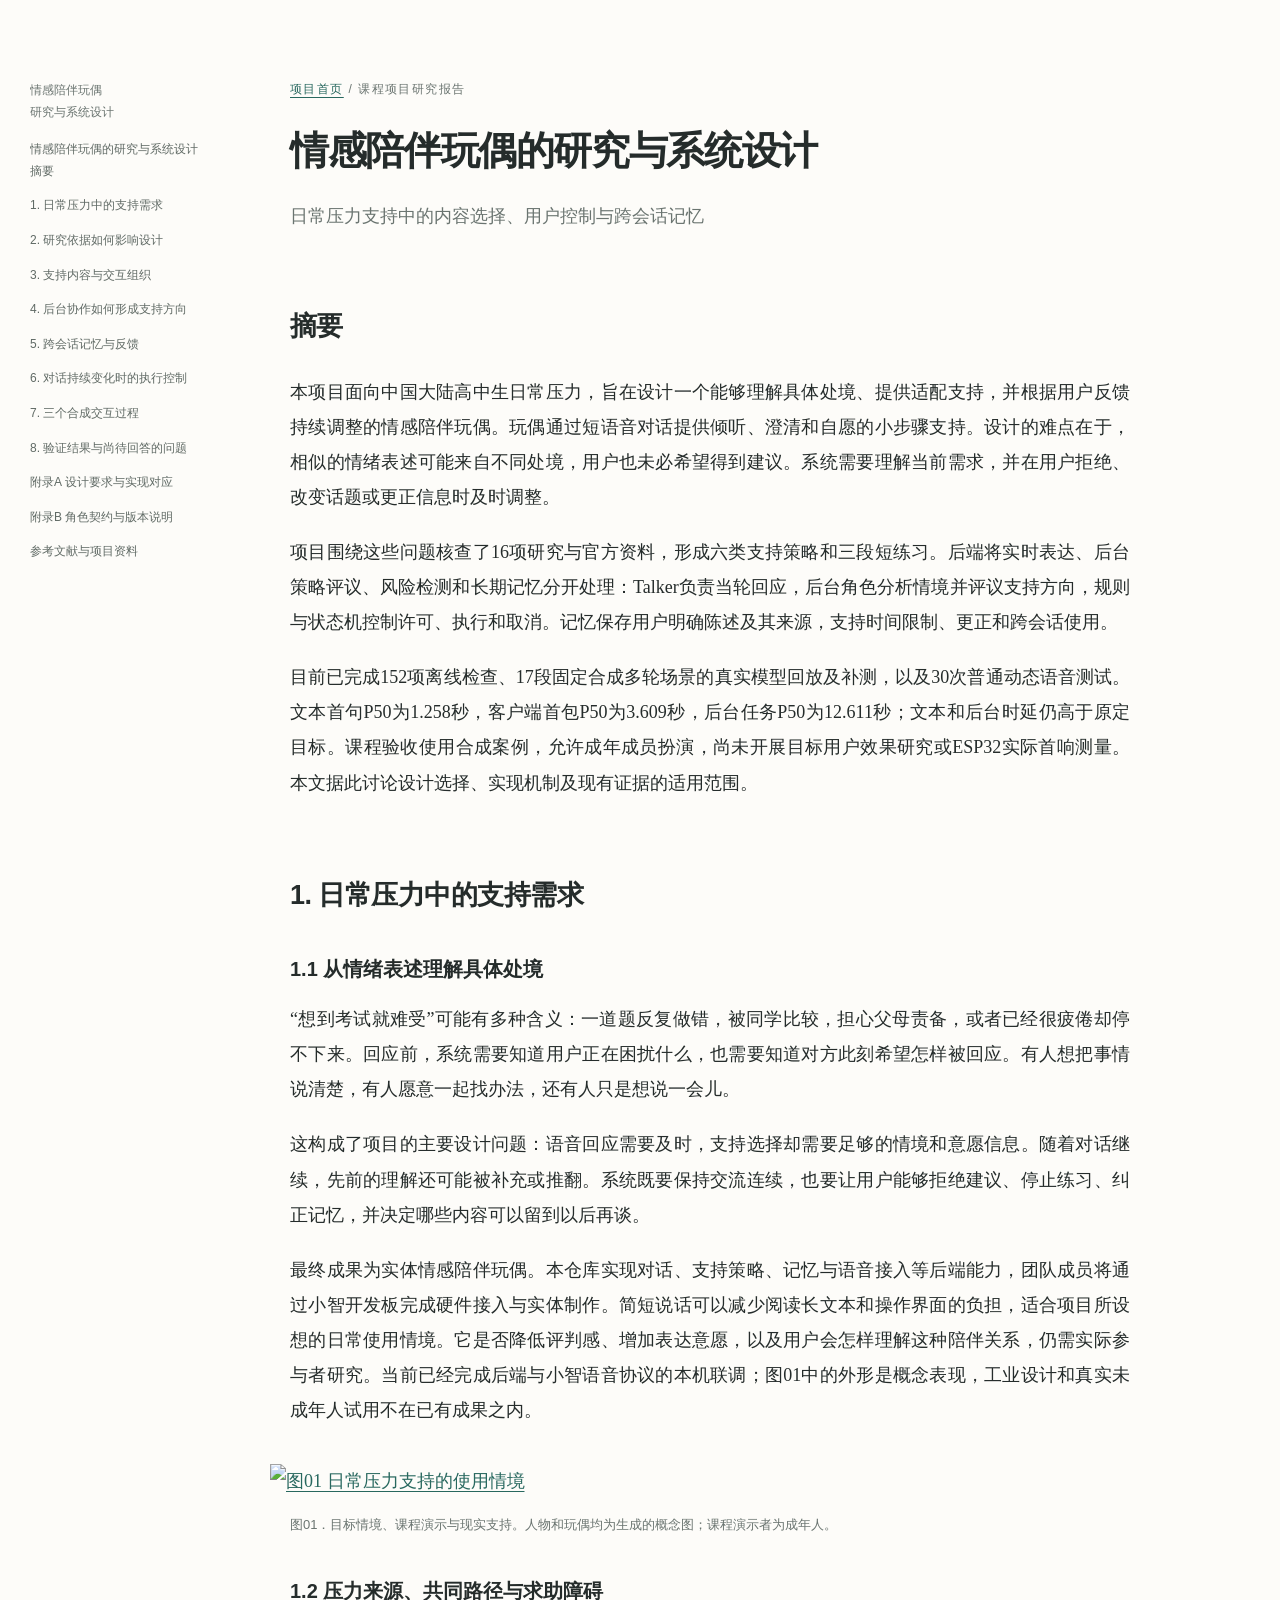
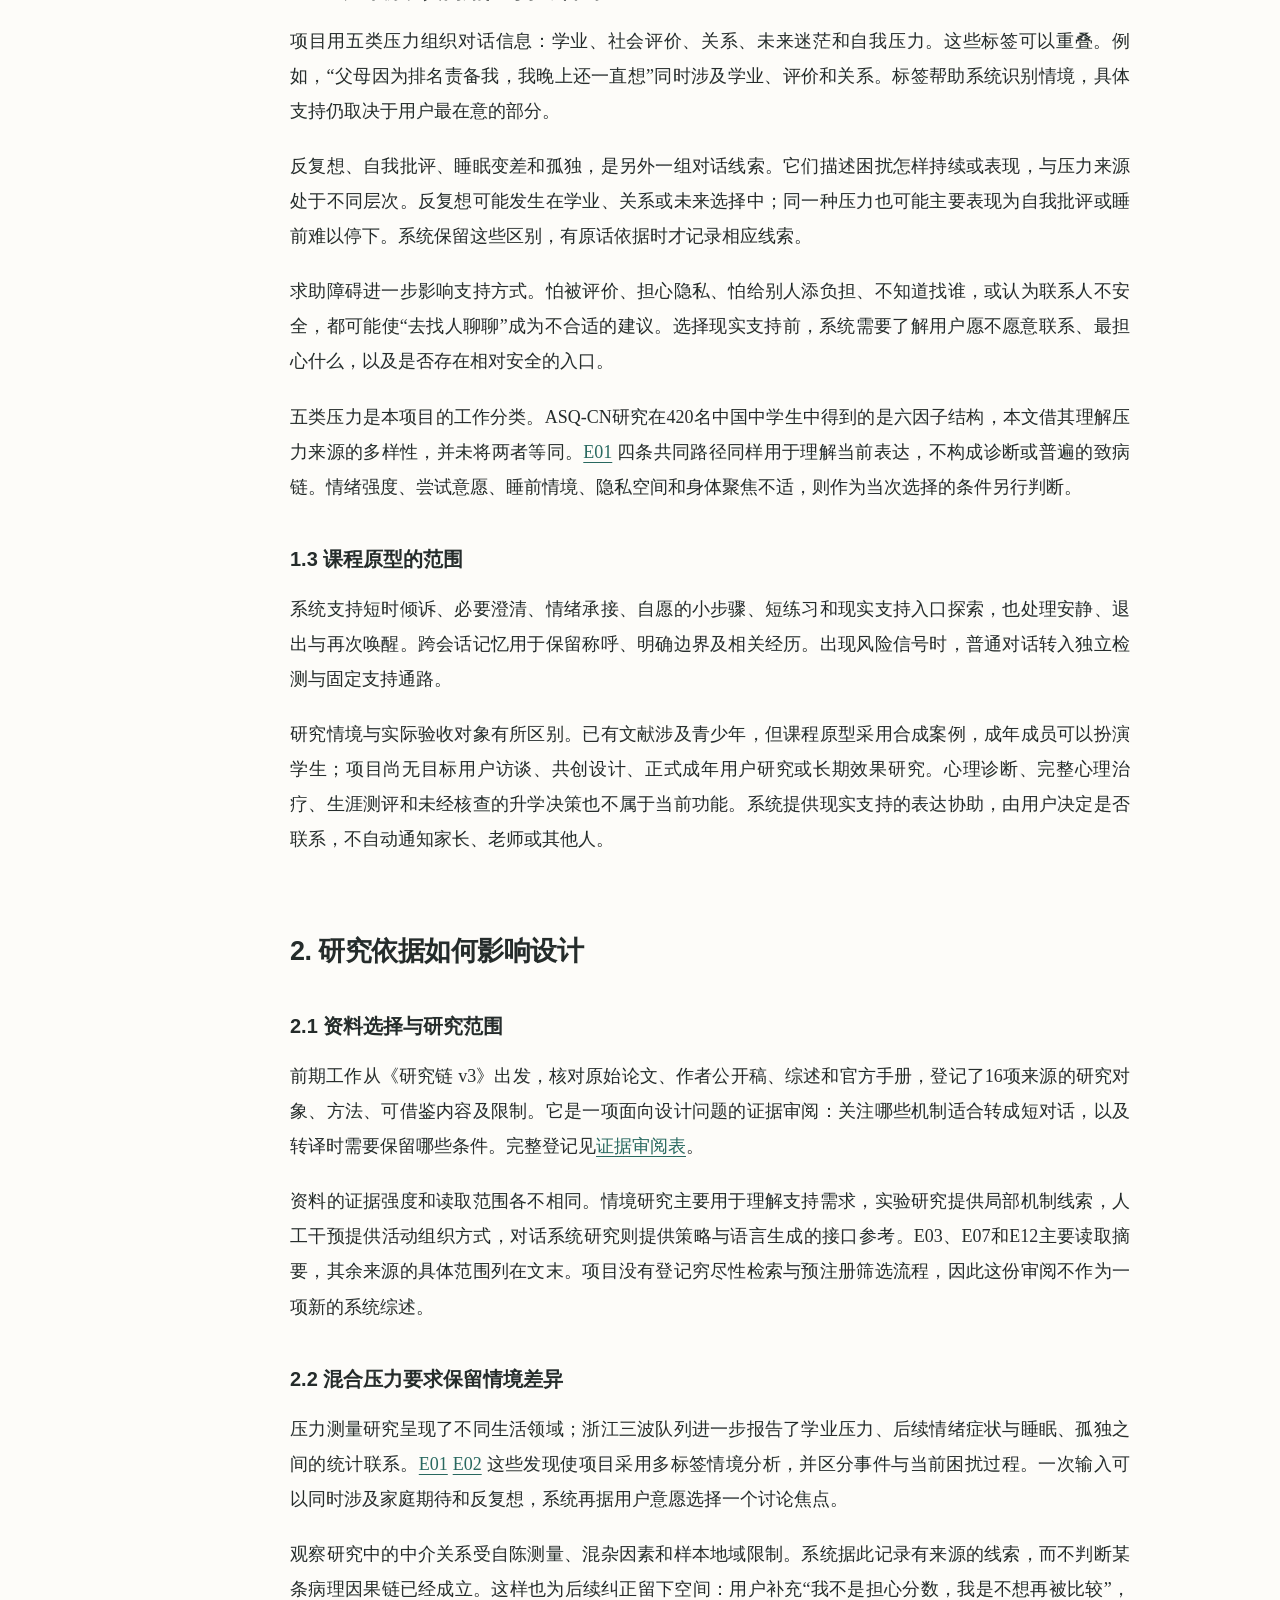
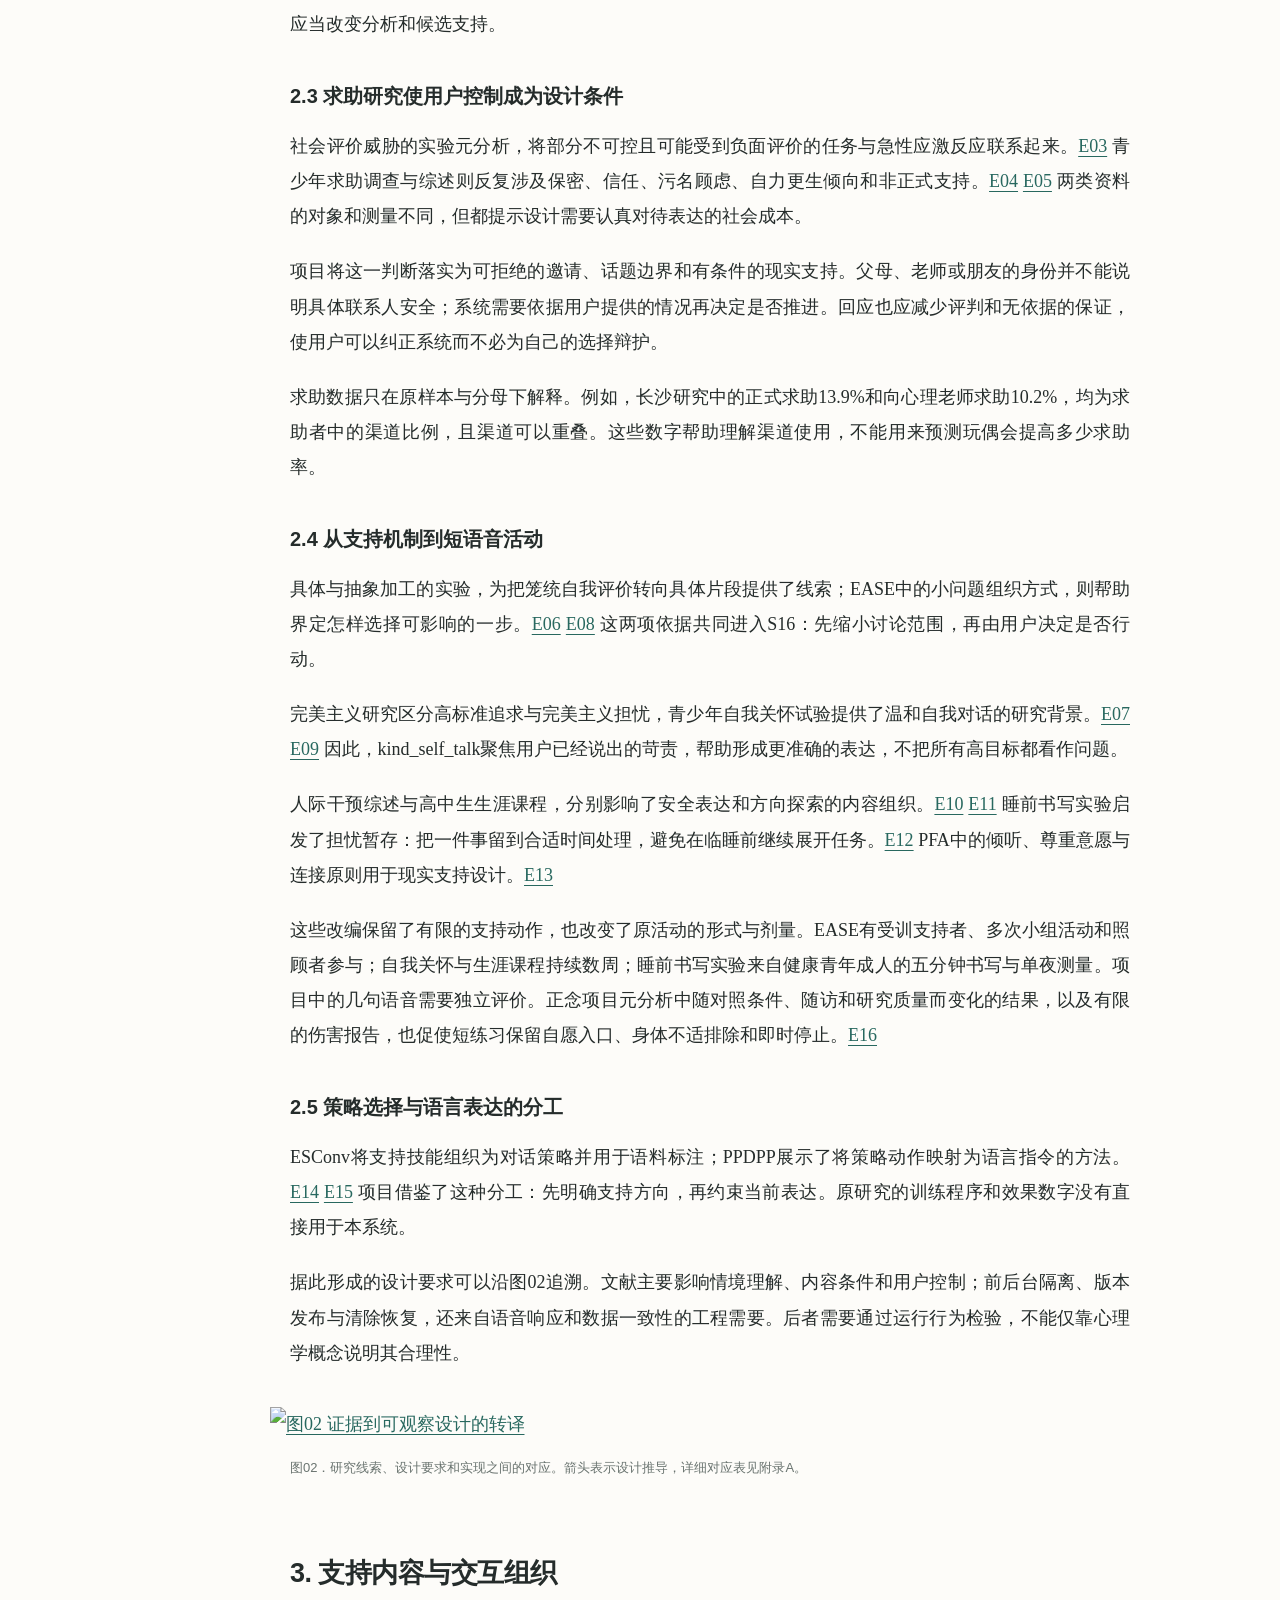
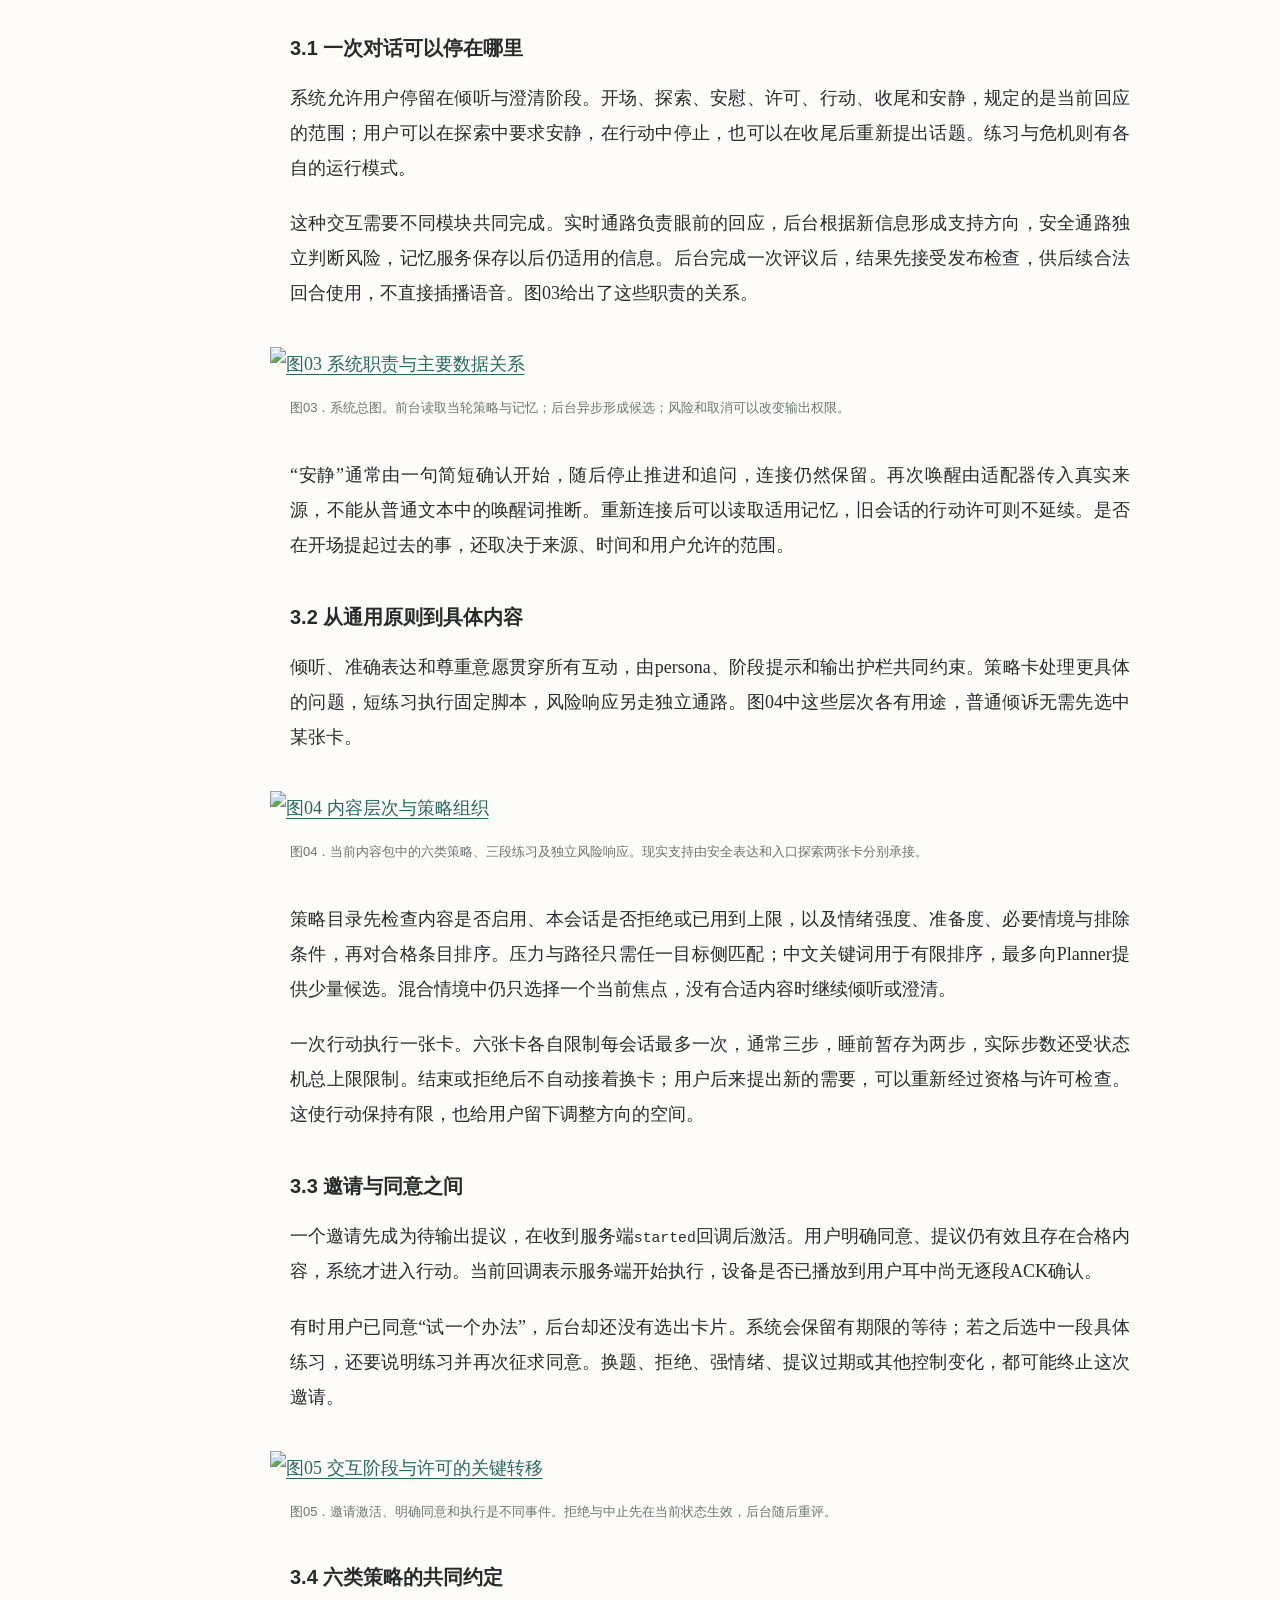
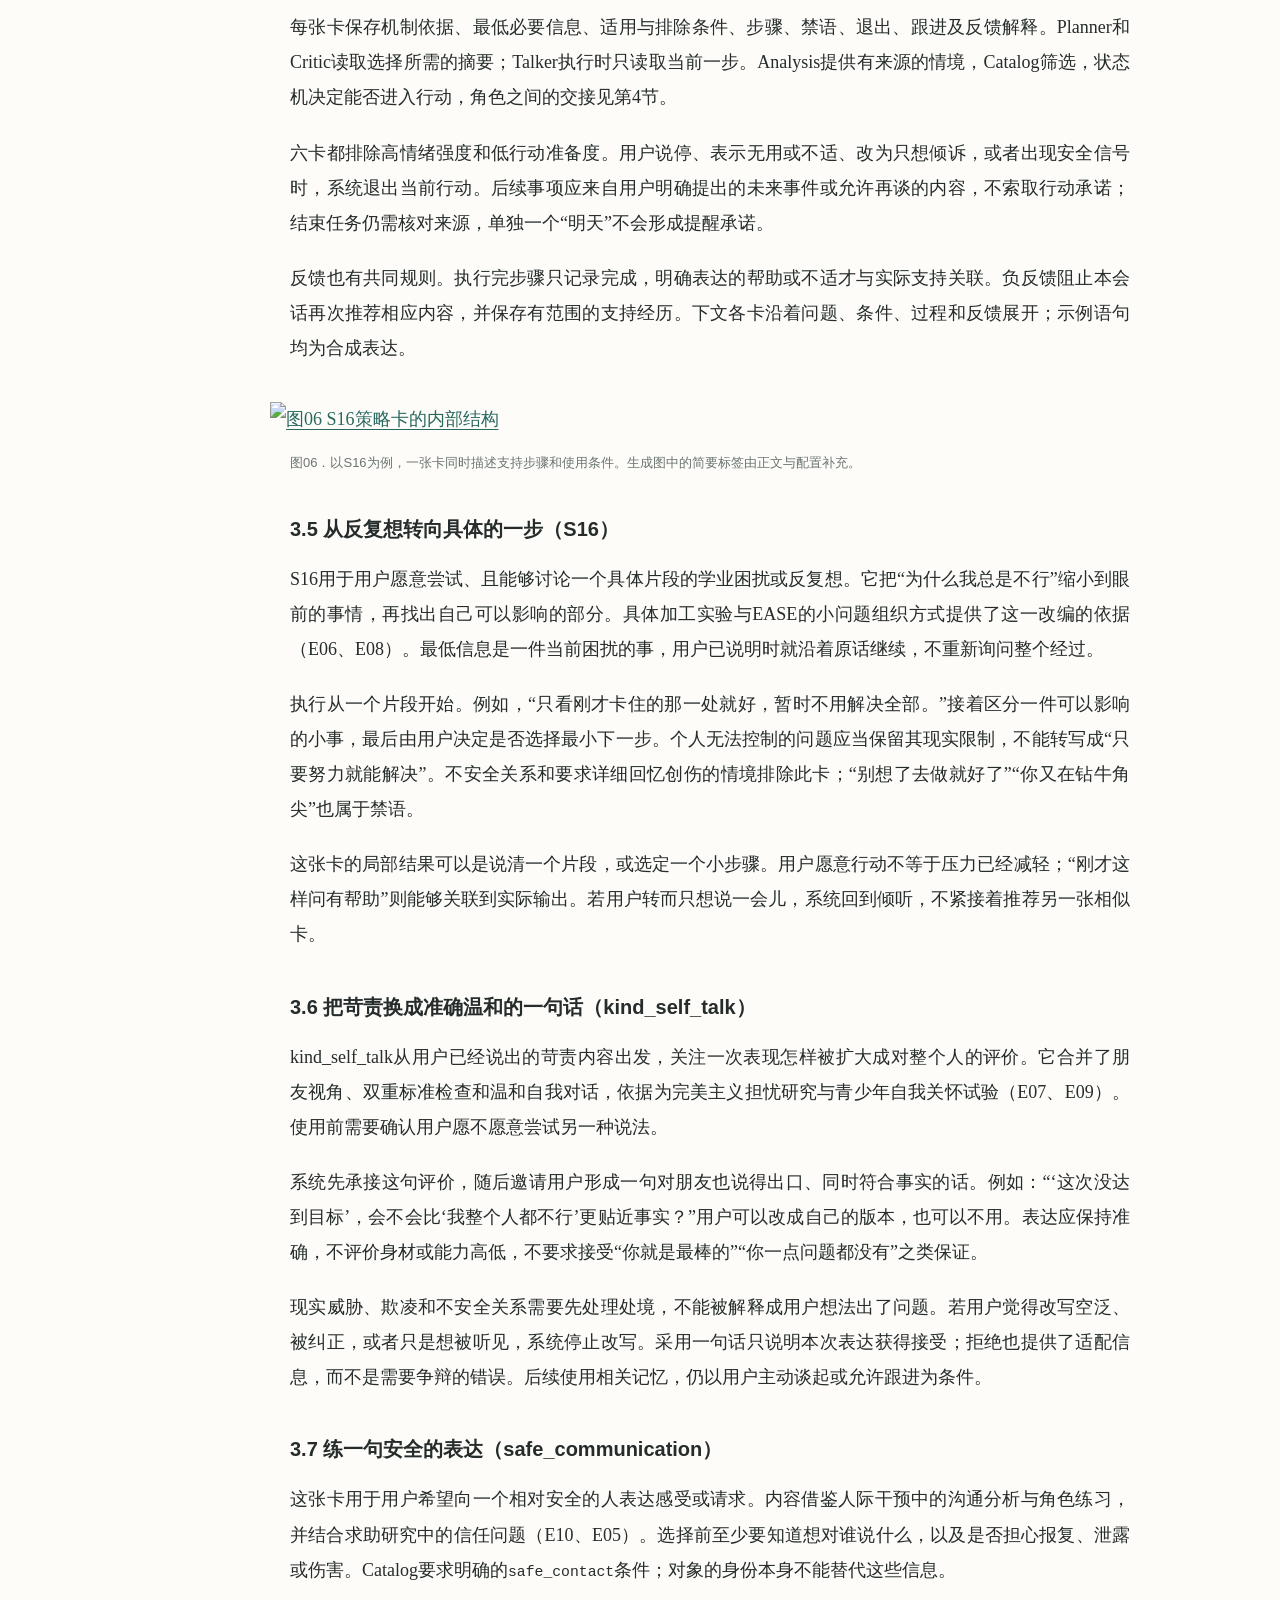
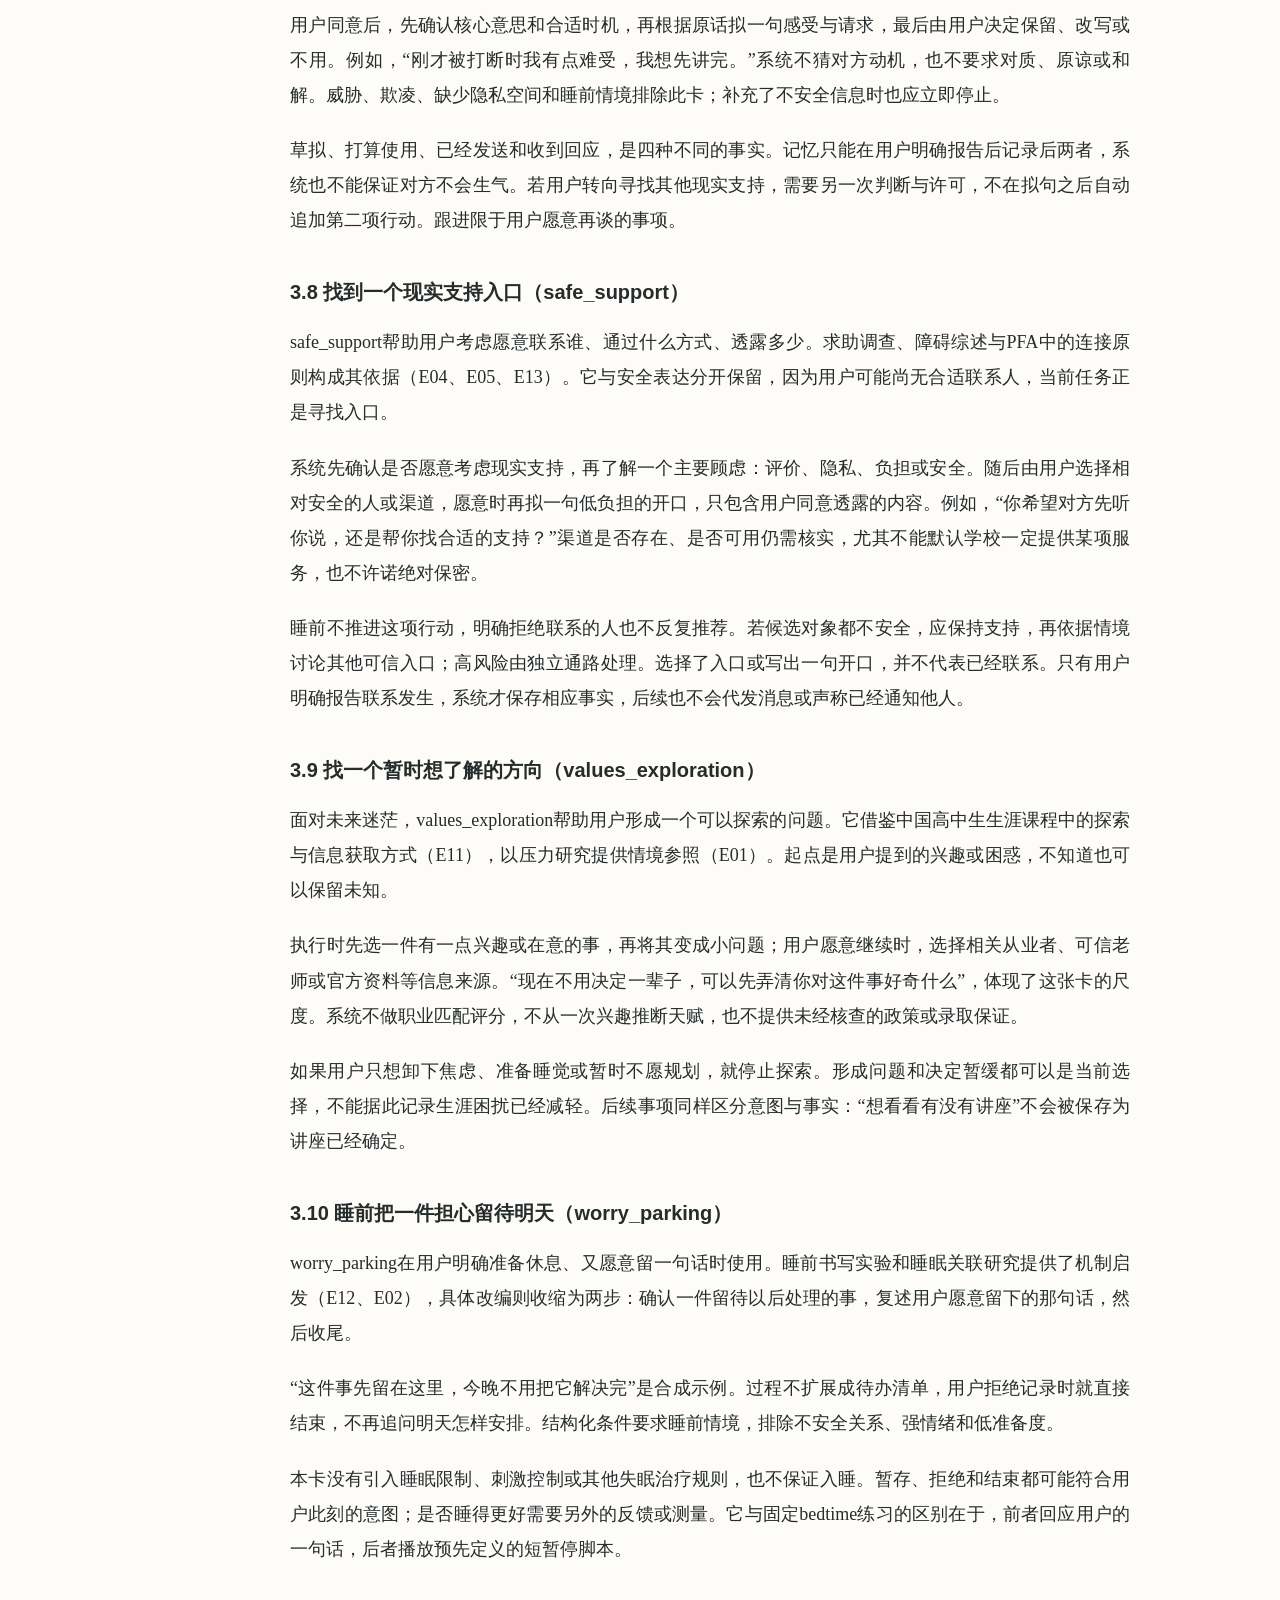
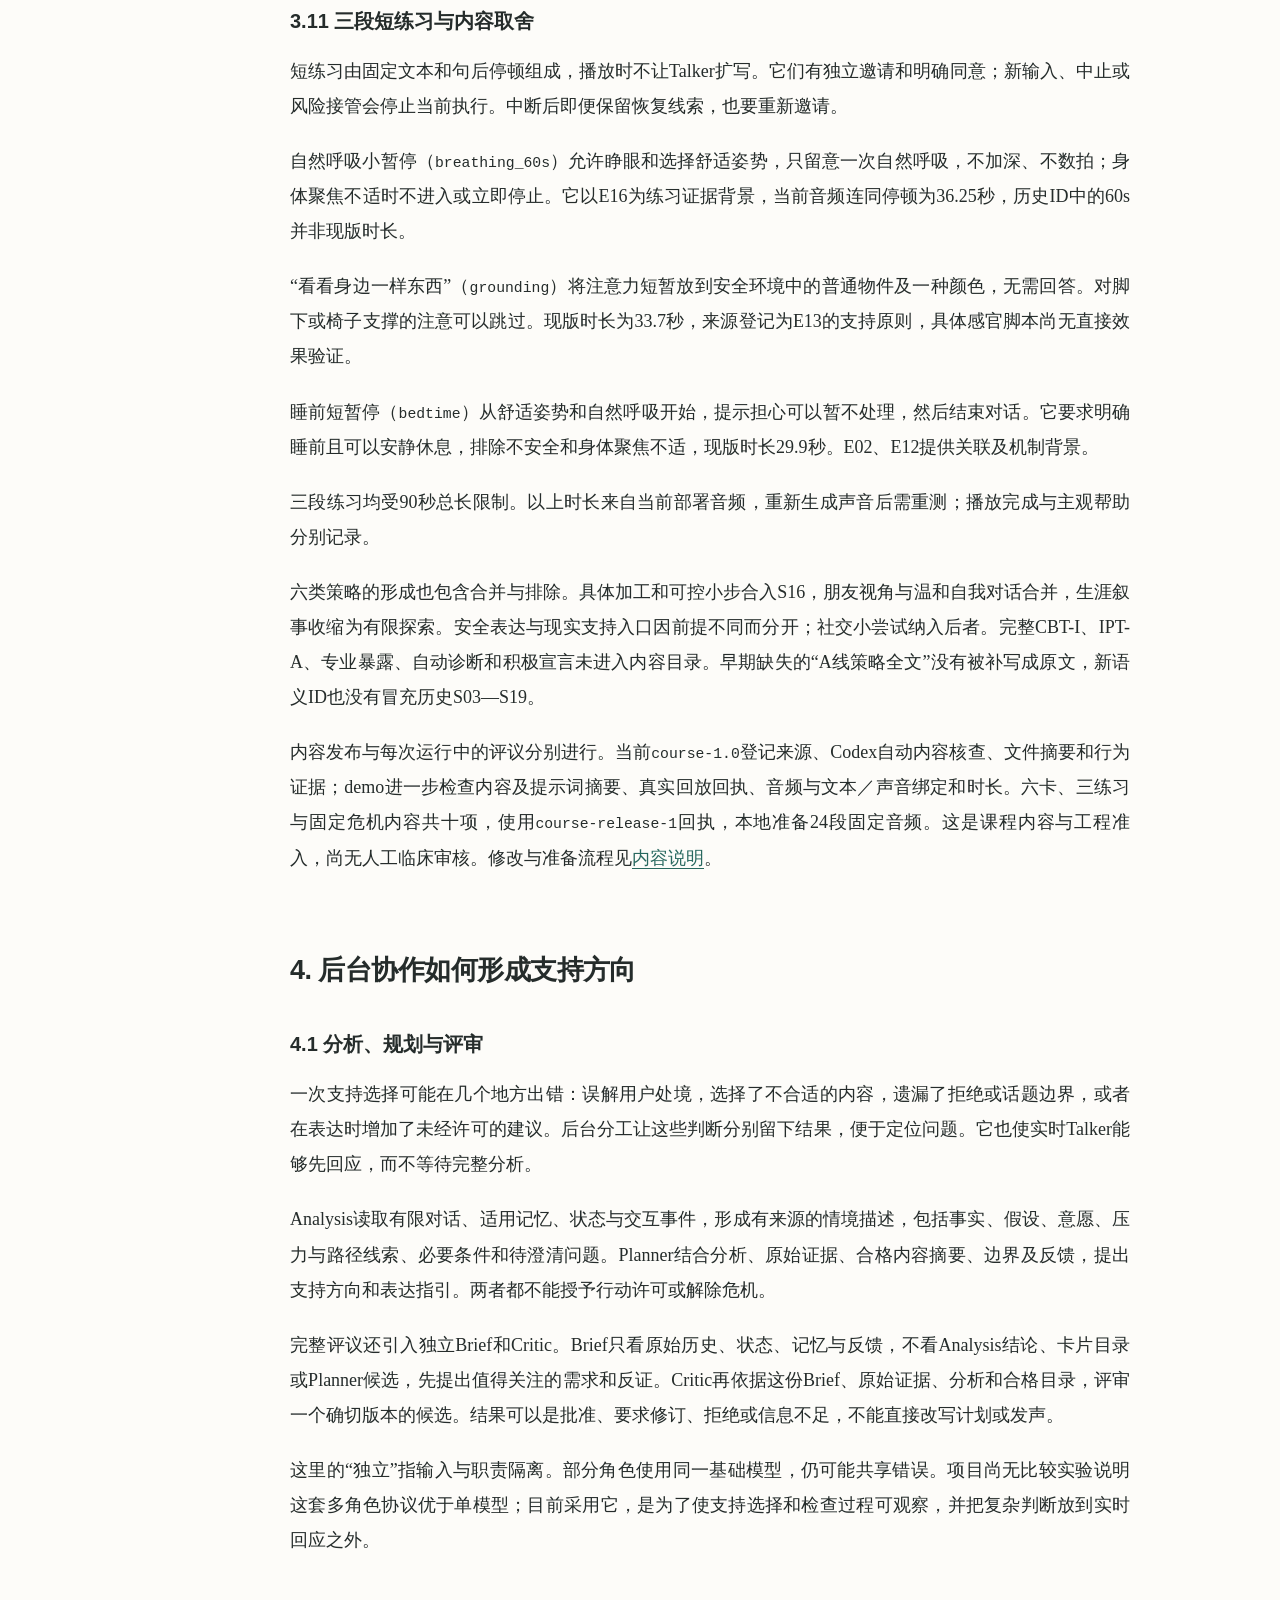
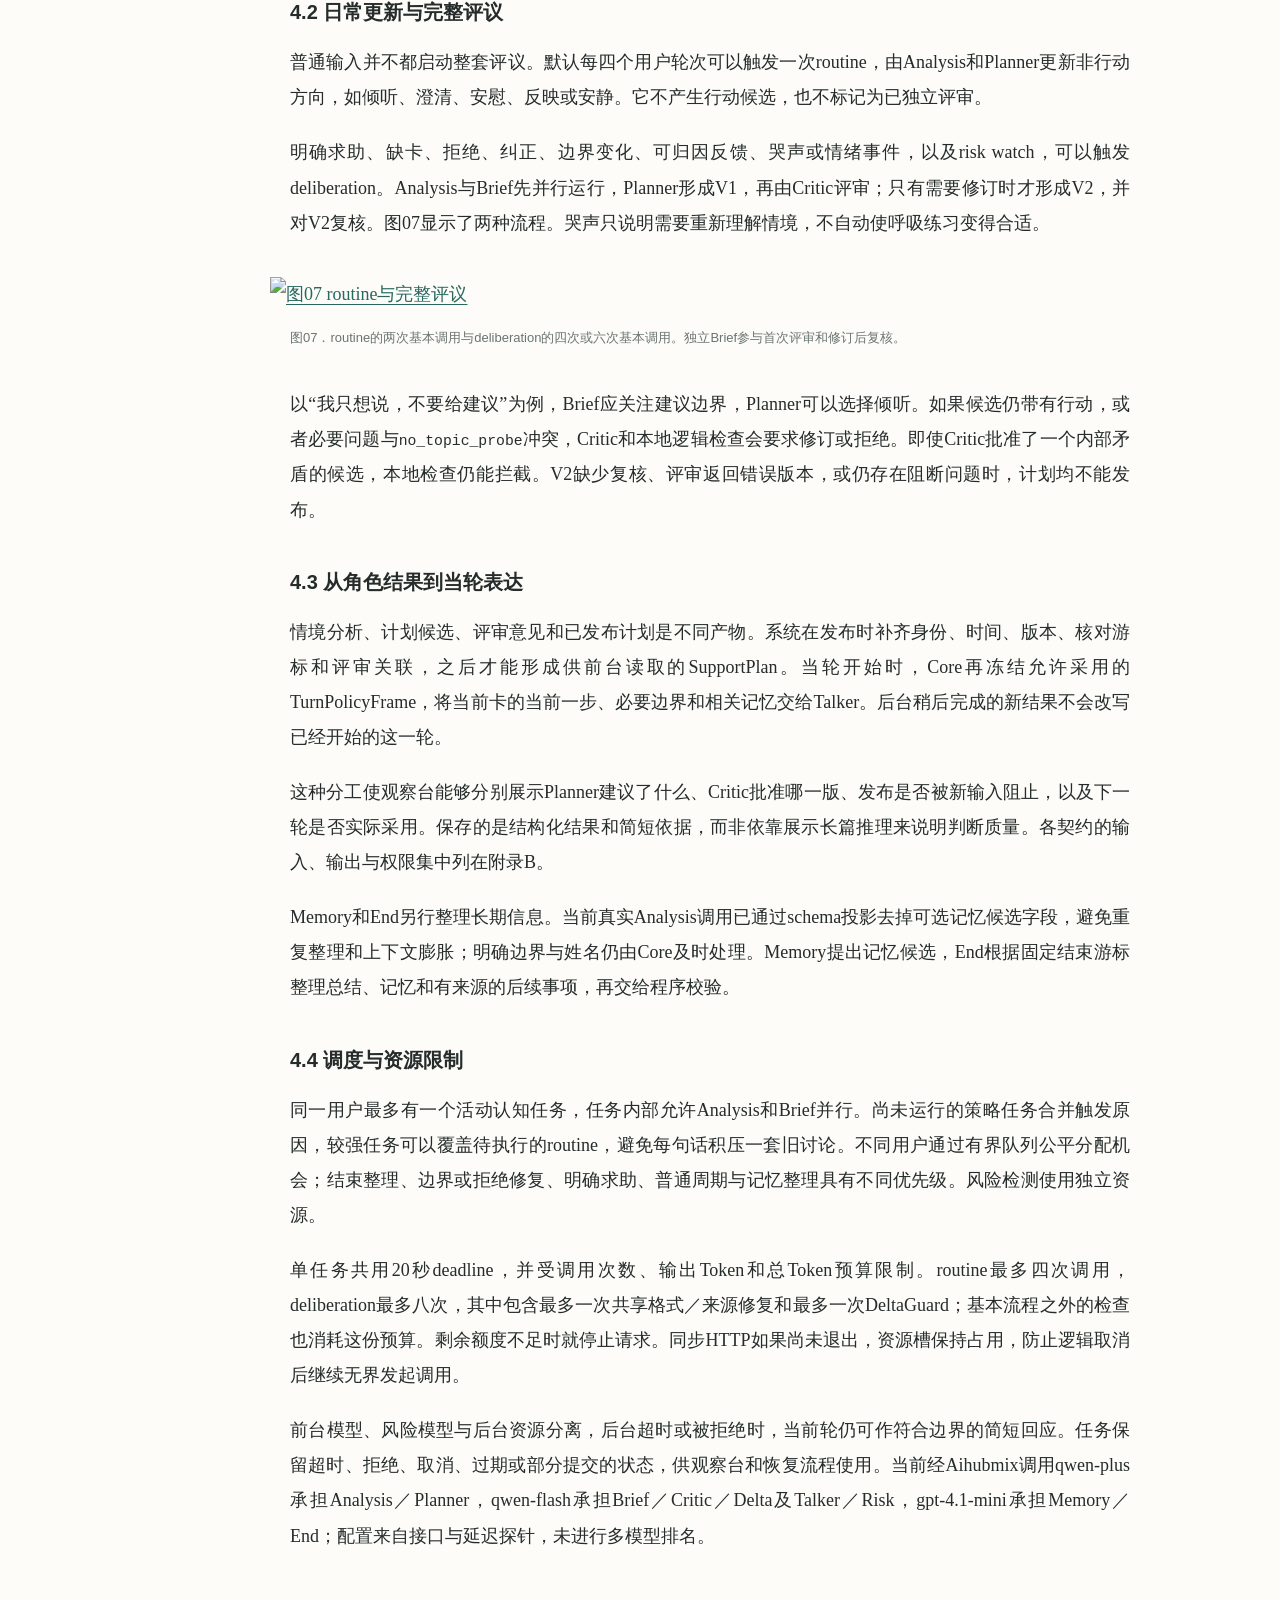
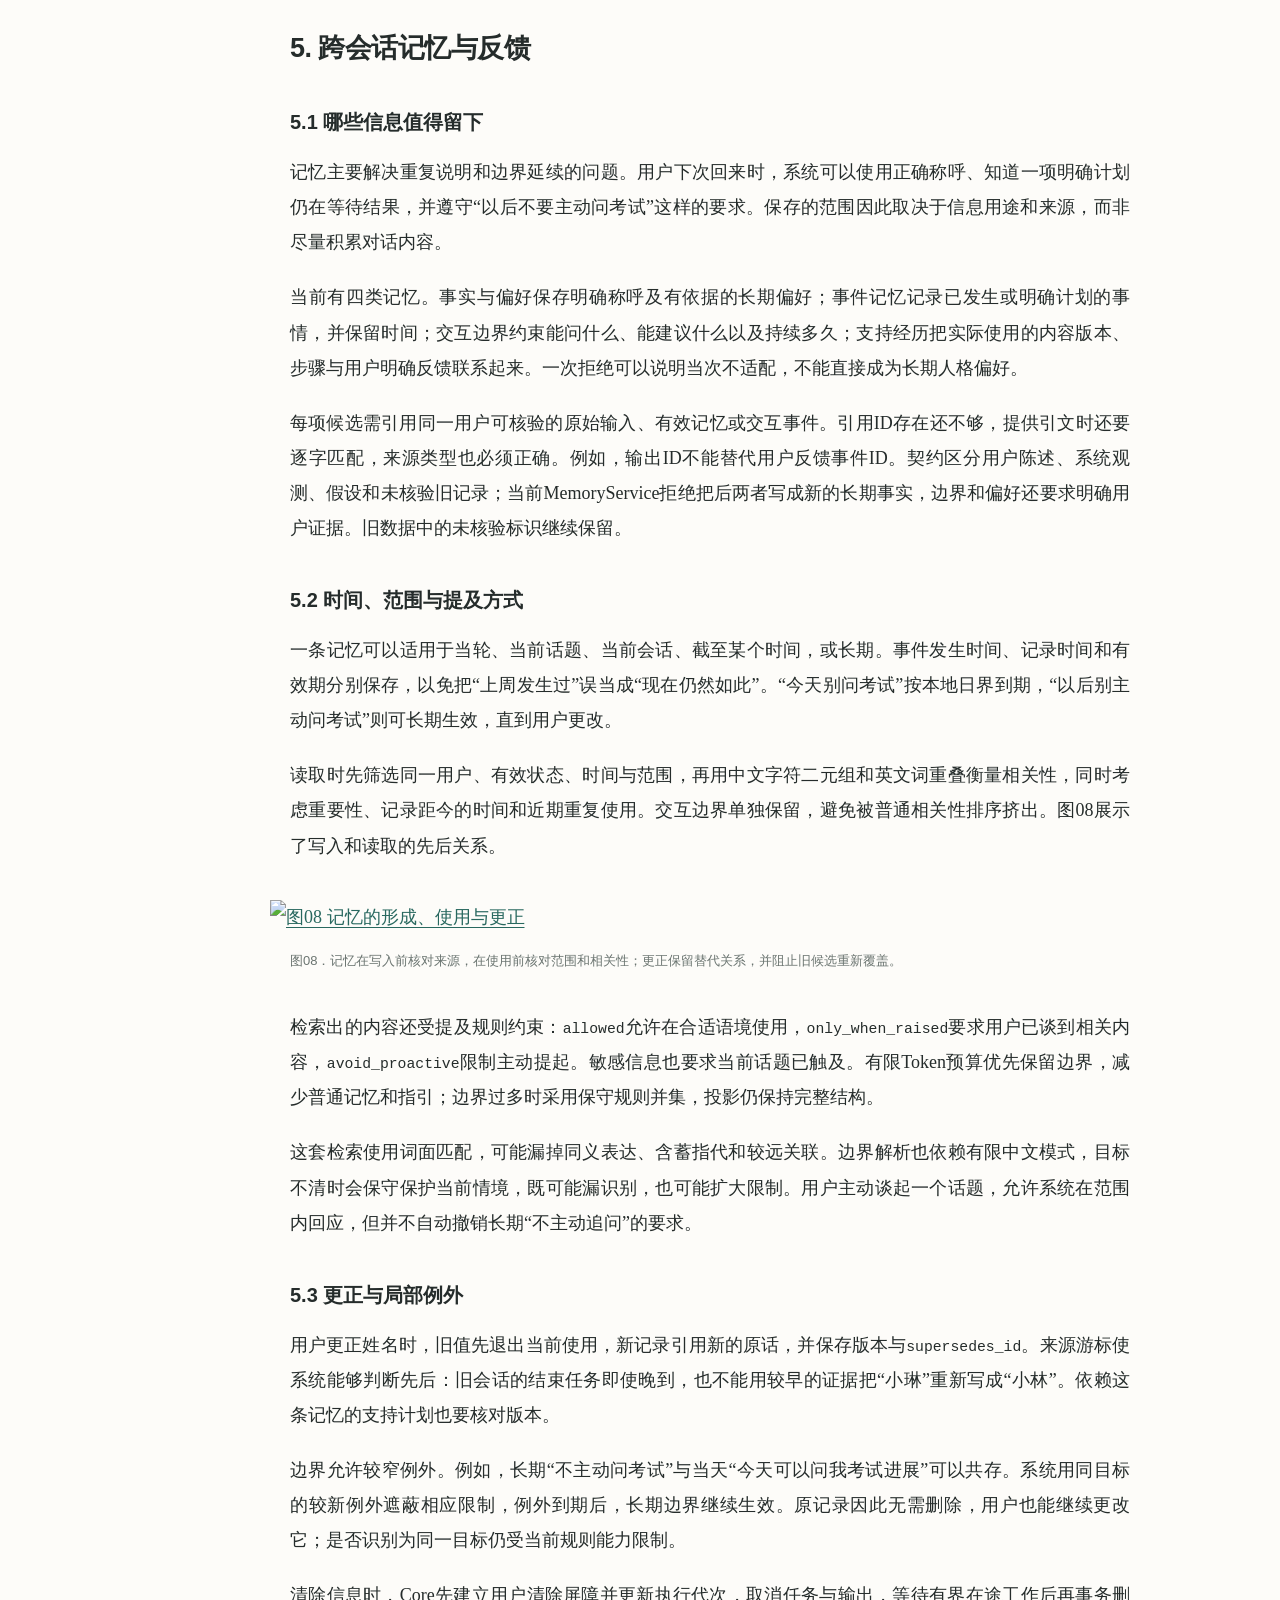
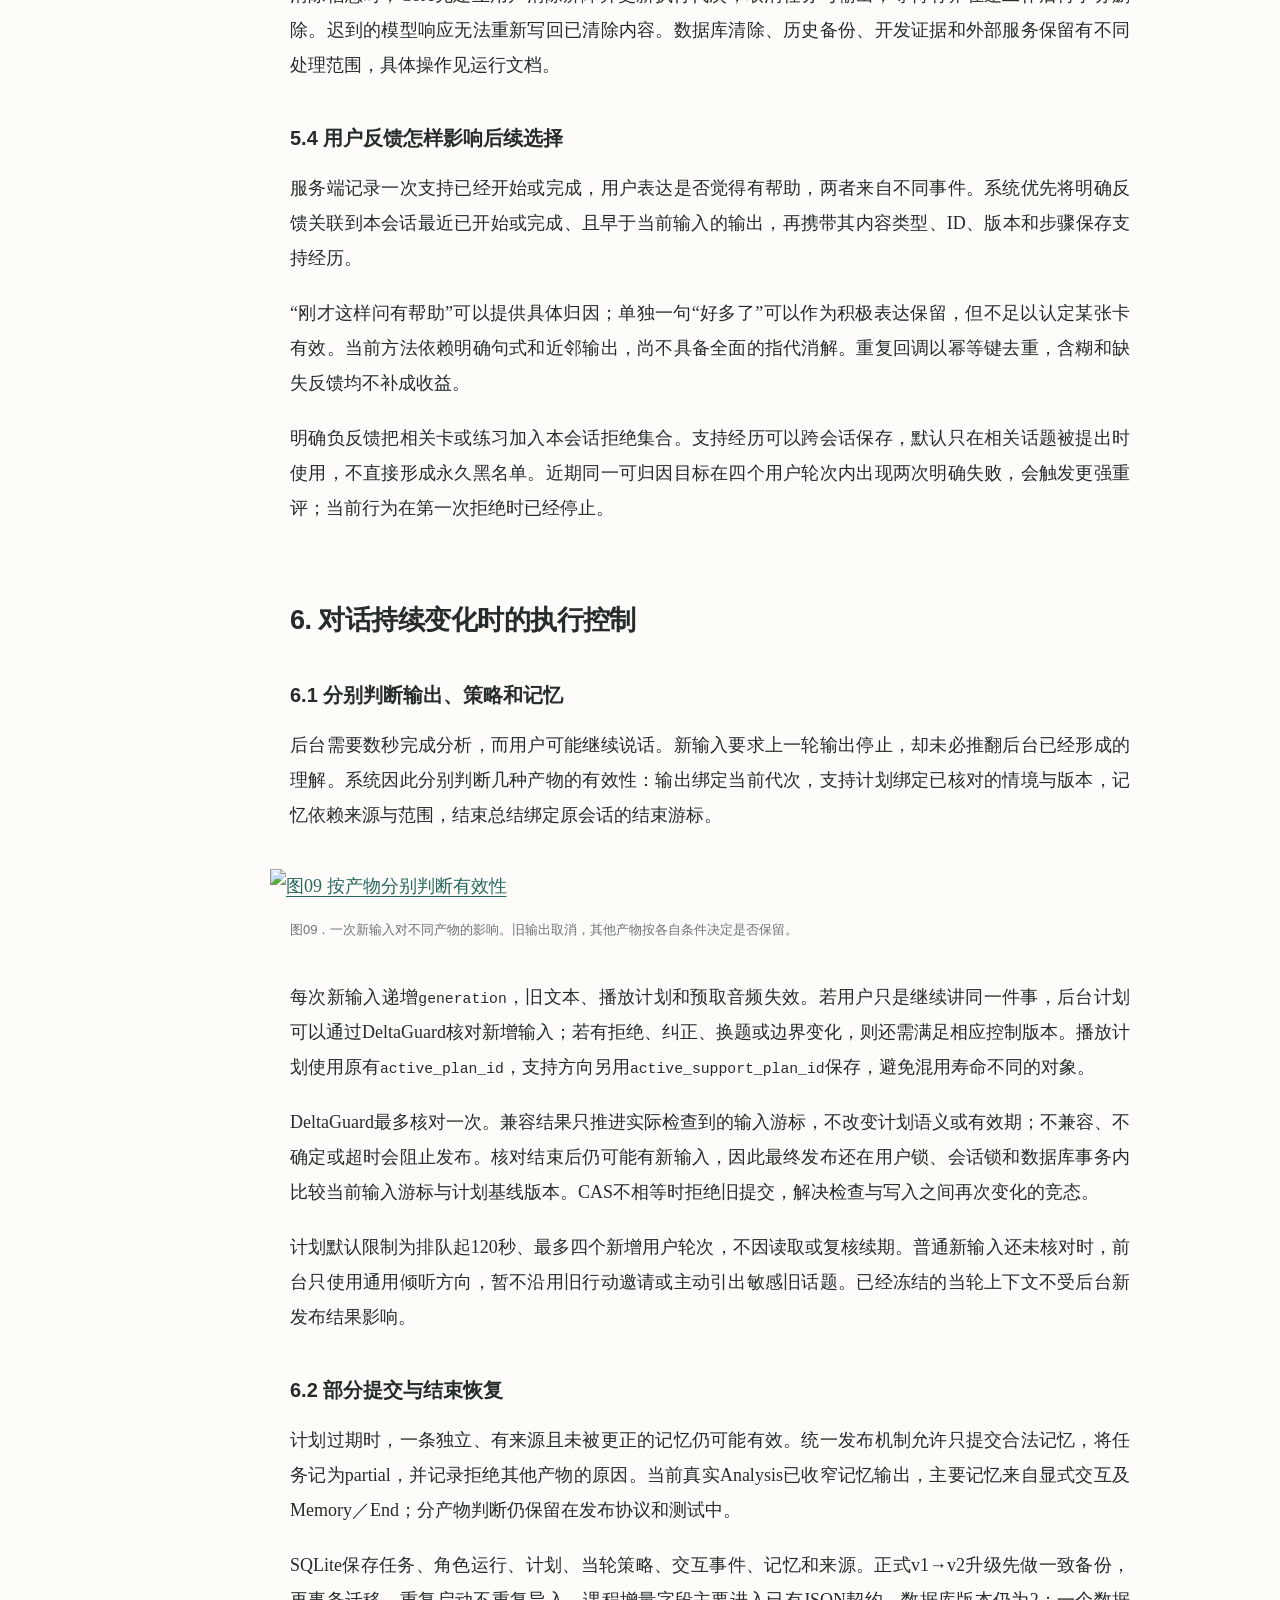
==== docs/research-design/index.html @ 9c0c21eb "Fix Pages links after repository rename" ====
<!doctype html><html lang="zh-CN"><head><meta charset="utf-8"><meta name="viewport" content="width=device-width, initial-scale=1"><title>情感陪伴玩偶的研究与系统设计</title><style>:root {
  color-scheme: light;
  --ink: #252c2b;
  --muted: #6a7470;
  --accent: #28685f;
  --rule: #dce0da;
  --sans: "Microsoft YaHei", "Noto Sans CJK SC", sans-serif;
}
* { box-sizing: border-box; }
html { scroll-behavior: smooth; scroll-padding-top: 32px; }
body { margin: 0; background: #fdfcf9; color: var(--ink); }
main {
  width: min(840px, calc(100% - 56px));
  margin: 0 auto;
  padding: 80px 0 100px;
  font: 18px/1.95 "Noto Serif CJK SC", "Source Han Serif SC", "Songti SC", SimSun, serif;
}
.report-header { margin: 0 0 56px; }
.kicker { color: var(--muted); font: 12px/1.6 var(--sans); letter-spacing: .12em; margin-bottom: 24px; }
h1 { font: 700 39px/1.45 var(--sans); letter-spacing: -.035em; margin: 0 0 20px; }
.subtitle { font: 18px/1.8 var(--sans); color: var(--muted); margin: 0; }
h2 { font: 600 27px/1.5 var(--sans); margin: 74px 0 28px; letter-spacing: -.02em; }
h3 { font: 600 20px/1.65 var(--sans); margin: 38px 0 16px; }
p { margin: 0 0 20px; text-align: justify; overflow-wrap: break-word; }
a { color: var(--accent); text-decoration-thickness: 1px; text-underline-offset: 4px; }
code { font: .82em Consolas, monospace; overflow-wrap: anywhere; }
figure { margin: 36px -40px 38px; }
figure img { display: block; width: 100%; height: auto; }
figcaption { font: 13px/1.8 var(--sans); color: var(--muted); margin: 14px 40px 0; }
.table-scroll { margin: 26px 0 32px; overflow-x: auto; }
table { width: 100%; border-collapse: collapse; font: 13px/1.8 var(--sans); }
th, td { padding: 12px 10px; text-align: left; vertical-align: top; border-bottom: 1px solid var(--rule); }
th { border-top: 1px solid #6a7470; border-bottom-color: #a2aca5; font-weight: 600; }
td:first-child { font-weight: 500; }
blockquote { border-left: 2px solid var(--rule); margin: 24px 0; padding-left: 24px; }
.side-toc { position: fixed; left: 30px; top: 80px; bottom: 32px; width: 205px; overflow-y: auto; font: 12px/1.8 var(--sans); }
.side-toc p { text-align: left; color: var(--muted); margin-bottom: 16px; }
.toc ul { list-style: none; padding: 0; margin: 0; }
.toc li { margin: 0 0 13px; }
.toc a { color: #606a65; text-decoration: none; }
.toc a:hover, .toc a:focus-visible { color: var(--accent); text-decoration: underline; }
.mobile-toc { display: none; }
.edition { border-top: 1px solid var(--rule); margin-top: 52px; padding-top: 18px; font: 12px/1.8 var(--sans); color: var(--muted); }
@media (min-width: 1280px) and (max-width: 1500px) {
  main { margin-left: 290px; }
  figure { margin-left: -20px; margin-right: -20px; }
  figcaption { margin-left: 20px; margin-right: 20px; }
}
@media (max-width: 1279px) {
  .side-toc { display: none; }
  .mobile-toc { display: block; border-bottom: 1px solid var(--rule); padding: 14px 28px; font: 13px/1.7 var(--sans); }
  .mobile-toc summary { cursor: pointer; color: var(--muted); }
  .mobile-toc .toc { padding: 18px 0 4px; columns: 2; }
  main { padding-top: 48px; }
  figure { margin-left: 0; margin-right: 0; }
  figcaption { margin-left: 0; margin-right: 0; }
}
@media (max-width: 600px) {
  main { width: calc(100% - 40px); font-size: 17px; line-height: 1.9; padding-top: 36px; }
  h1 { font-size: 30px; }
  h2 { font-size: 24px; margin-top: 54px; }
  h3 { font-size: 19px; margin-top: 30px; }
  .report-header { margin-bottom: 40px; }
  .subtitle { font-size: 16px; }
  .mobile-toc { padding: 12px 20px; }
  .mobile-toc .toc { columns: 1; }
  .table-scroll table { min-width: 640px; }
  figure { margin: 28px -10px; }
  figcaption { margin-left: 10px; margin-right: 10px; }
}
@media print {
  @page { size: A4; margin: 18mm 16mm; }
  body { background: white; }
  .side-toc, .mobile-toc, .edition { display: none; }
  main { width: auto; max-width: none; margin: 0; padding: 0; font-size: 10pt; line-height: 1.75; }
  .report-header { margin-bottom: 24pt; }
  h1 { font-size: 23pt; }
  h2 { font-size: 16pt; margin-top: 24pt; break-after: avoid; }
  h3 { font-size: 12pt; break-after: avoid; }
  p { orphans: 3; widows: 3; margin-bottom: 10pt; }
  figure { margin: 16pt 0; break-inside: avoid; }
  figure img { max-height: 220mm; object-fit: contain; }
  figcaption { font-size: 8pt; margin: 7pt 0 0; }
  .table-scroll { overflow: visible; }
  .table-scroll table { min-width: 0; font-size: 8pt; }
  tr { break-inside: avoid; }
  thead { display: table-header-group; }
  a { color: inherit; text-decoration: none; }
}
</style></head><body><nav class="side-toc" aria-label="章节目录"><p>情感陪伴玩偶<br>研究与系统设计</p><div class="toc">
<ul>
<li><a href="#_1">情感陪伴玩偶的研究与系统设计</a><ul>
<li><a href="#_2">摘要</a></li>
<li><a href="#1">1. 日常压力中的支持需求</a></li>
<li><a href="#2">2. 研究依据如何影响设计</a></li>
<li><a href="#3">3. 支持内容与交互组织</a></li>
<li><a href="#4">4. 后台协作如何形成支持方向</a></li>
<li><a href="#5">5. 跨会话记忆与反馈</a></li>
<li><a href="#6">6. 对话持续变化时的执行控制</a></li>
<li><a href="#7">7. 三个合成交互过程</a></li>
<li><a href="#8">8. 验证结果与尚待回答的问题</a></li>
<li><a href="#a">附录A 设计要求与实现对应</a></li>
<li><a href="#b">附录B 角色契约与版本说明</a></li>
<li><a href="#_5">参考文献与项目资料</a></li>
</ul>
</li>
</ul>
</div>
</nav><details class="mobile-toc"><summary>章节目录</summary><div class="toc">
<ul>
<li><a href="#_1">情感陪伴玩偶的研究与系统设计</a><ul>
<li><a href="#_2">摘要</a></li>
<li><a href="#1">1. 日常压力中的支持需求</a></li>
<li><a href="#2">2. 研究依据如何影响设计</a></li>
<li><a href="#3">3. 支持内容与交互组织</a></li>
<li><a href="#4">4. 后台协作如何形成支持方向</a></li>
<li><a href="#5">5. 跨会话记忆与反馈</a></li>
<li><a href="#6">6. 对话持续变化时的执行控制</a></li>
<li><a href="#7">7. 三个合成交互过程</a></li>
<li><a href="#8">8. 验证结果与尚待回答的问题</a></li>
<li><a href="#a">附录A 设计要求与实现对应</a></li>
<li><a href="#b">附录B 角色契约与版本说明</a></li>
<li><a href="#_5">参考文献与项目资料</a></li>
</ul>
</li>
</ul>
</div>
</details><main><article><header class="report-header"><p class="kicker"><a href="../">项目首页</a> / 课程项目研究报告</p><h1 id="_1">情感陪伴玩偶的研究与系统设计</h1><p class="subtitle">日常压力支持中的内容选择、用户控制与跨会话记忆</p></header>
<h2 id="_2">摘要</h2>
<p>本项目面向中国大陆高中生日常压力，旨在设计一个能够理解具体处境、提供适配支持，并根据用户反馈持续调整的情感陪伴玩偶。玩偶通过短语音对话提供倾听、澄清和自愿的小步骤支持。设计的难点在于，相似的情绪表述可能来自不同处境，用户也未必希望得到建议。系统需要理解当前需求，并在用户拒绝、改变话题或更正信息时及时调整。</p>
<p>项目围绕这些问题核查了16项研究与官方资料，形成六类支持策略和三段短练习。后端将实时表达、后台策略评议、风险检测和长期记忆分开处理：Talker负责当轮回应，后台角色分析情境并评议支持方向，规则与状态机控制许可、执行和取消。记忆保存用户明确陈述及其来源，支持时间限制、更正和跨会话使用。</p>
<p>目前已完成152项离线检查、17段固定合成多轮场景的真实模型回放及补测，以及30次普通动态语音测试。文本首句P50为1.258秒，客户端首包P50为3.609秒，后台任务P50为12.611秒；文本和后台时延仍高于原定目标。课程验收使用合成案例，允许成年成员扮演，尚未开展目标用户效果研究或ESP32实际首响测量。本文据此讨论设计选择、实现机制及现有证据的适用范围。</p>
<h2 id="1">1. 日常压力中的支持需求</h2>
<h3 id="11">1.1 从情绪表述理解具体处境</h3>
<p>“想到考试就难受”可能有多种含义：一道题反复做错，被同学比较，担心父母责备，或者已经很疲倦却停不下来。回应前，系统需要知道用户正在困扰什么，也需要知道对方此刻希望怎样被回应。有人想把事情说清楚，有人愿意一起找办法，还有人只是想说一会儿。</p>
<p>这构成了项目的主要设计问题：语音回应需要及时，支持选择却需要足够的情境和意愿信息。随着对话继续，先前的理解还可能被补充或推翻。系统既要保持交流连续，也要让用户能够拒绝建议、停止练习、纠正记忆，并决定哪些内容可以留到以后再谈。</p>
<p>最终成果为实体情感陪伴玩偶。本仓库实现对话、支持策略、记忆与语音接入等后端能力，团队成员将通过小智开发板完成硬件接入与实体制作。简短说话可以减少阅读长文本和操作界面的负担，适合项目所设想的日常使用情境。它是否降低评判感、增加表达意愿，以及用户会怎样理解这种陪伴关系，仍需实际参与者研究。当前已经完成后端与小智语音协议的本机联调；图01中的外形是概念表现，工业设计和真实未成年人试用不在已有成果之内。</p>
<figure><a href="assets/fig01-context.png" title="点击查看原图"><img alt="图01 日常压力支持的使用情境" src="assets/fig01-context.png" /></a><figcaption>图01．目标情境、课程演示与现实支持。人物和玩偶均为生成的概念图；课程演示者为成年人。</figcaption></figure>
<h3 id="12">1.2 压力来源、共同路径与求助障碍</h3>
<p>项目用五类压力组织对话信息：学业、社会评价、关系、未来迷茫和自我压力。这些标签可以重叠。例如，“父母因为排名责备我，我晚上还一直想”同时涉及学业、评价和关系。标签帮助系统识别情境，具体支持仍取决于用户最在意的部分。</p>
<p>反复想、自我批评、睡眠变差和孤独，是另外一组对话线索。它们描述困扰怎样持续或表现，与压力来源处于不同层次。反复想可能发生在学业、关系或未来选择中；同一种压力也可能主要表现为自我批评或睡前难以停下。系统保留这些区别，有原话依据时才记录相应线索。</p>
<p>求助障碍进一步影响支持方式。怕被评价、担心隐私、怕给别人添负担、不知道找谁，或认为联系人不安全，都可能使“去找人聊聊”成为不合适的建议。选择现实支持前，系统需要了解用户愿不愿意联系、最担心什么，以及是否存在相对安全的入口。</p>
<p>五类压力是本项目的工作分类。ASQ-CN研究在420名中国中学生中得到的是六因子结构，本文借其理解压力来源的多样性，并未将两者等同。<a href="https://pmc.ncbi.nlm.nih.gov/articles/PMC6669116/">E01</a> 四条共同路径同样用于理解当前表达，不构成诊断或普遍的致病链。情绪强度、尝试意愿、睡前情境、隐私空间和身体聚焦不适，则作为当次选择的条件另行判断。</p>
<h3 id="13">1.3 课程原型的范围</h3>
<p>系统支持短时倾诉、必要澄清、情绪承接、自愿的小步骤、短练习和现实支持入口探索，也处理安静、退出与再次唤醒。跨会话记忆用于保留称呼、明确边界及相关经历。出现风险信号时，普通对话转入独立检测与固定支持通路。</p>
<p>研究情境与实际验收对象有所区别。已有文献涉及青少年，但课程原型采用合成案例，成年成员可以扮演学生；项目尚无目标用户访谈、共创设计、正式成年用户研究或长期效果研究。心理诊断、完整心理治疗、生涯测评和未经核查的升学决策也不属于当前功能。系统提供现实支持的表达协助，由用户决定是否联系，不自动通知家长、老师或其他人。</p>
<h2 id="2">2. 研究依据如何影响设计</h2>
<h3 id="21">2.1 资料选择与研究范围</h3>
<p>前期工作从《研究链 v3》出发，核对原始论文、作者公开稿、综述和官方手册，登记了16项来源的研究对象、方法、可借鉴内容及限制。它是一项面向设计问题的证据审阅：关注哪些机制适合转成短对话，以及转译时需要保留哪些条件。完整登记见<a href="https://github.com/hhuang999/AIAA3800-companion-doll-backend/blob/main/companion/docs/autonomous-upgrade/research/EVIDENCE_REVIEW.md">证据审阅表</a>。</p>
<p>资料的证据强度和读取范围各不相同。情境研究主要用于理解支持需求，实验研究提供局部机制线索，人工干预提供活动组织方式，对话系统研究则提供策略与语言生成的接口参考。E03、E07和E12主要读取摘要，其余来源的具体范围列在文末。项目没有登记穷尽性检索与预注册筛选流程，因此这份审阅不作为一项新的系统综述。</p>
<h3 id="22">2.2 混合压力要求保留情境差异</h3>
<p>压力测量研究呈现了不同生活领域；浙江三波队列进一步报告了学业压力、后续情绪症状与睡眠、孤独之间的统计联系。<a href="https://pmc.ncbi.nlm.nih.gov/articles/PMC6669116/">E01</a> <a href="https://onlinelibrary.wiley.com/doi/10.1002/jad.12471">E02</a> 这些发现使项目采用多标签情境分析，并区分事件与当前困扰过程。一次输入可以同时涉及家庭期待和反复想，系统再据用户意愿选择一个讨论焦点。</p>
<p>观察研究中的中介关系受自陈测量、混杂因素和样本地域限制。系统据此记录有来源的线索，而不判断某条病理因果链已经成立。这样也为后续纠正留下空间：用户补充“我不是担心分数，我是不想再被比较”，应当改变分析和候选支持。</p>
<h3 id="23">2.3 求助研究使用户控制成为设计条件</h3>
<p>社会评价威胁的实验元分析，将部分不可控且可能受到负面评价的任务与急性应激反应联系起来。<a href="https://pubmed.ncbi.nlm.nih.gov/15122924/">E03</a> 青少年求助调查与综述则反复涉及保密、信任、污名顾虑、自力更生倾向和非正式支持。<a href="https://pmc.ncbi.nlm.nih.gov/articles/PMC9478167/">E04</a> <a href="https://pmc.ncbi.nlm.nih.gov/articles/PMC3022639/">E05</a> 两类资料的对象和测量不同，但都提示设计需要认真对待表达的社会成本。</p>
<p>项目将这一判断落实为可拒绝的邀请、话题边界和有条件的现实支持。父母、老师或朋友的身份并不能说明具体联系人安全；系统需要依据用户提供的情况再决定是否推进。回应也应减少评判和无依据的保证，使用户可以纠正系统而不必为自己的选择辩护。</p>
<p>求助数据只在原样本与分母下解释。例如，长沙研究中的正式求助13.9%和向心理老师求助10.2%，均为求助者中的渠道比例，且渠道可以重叠。这些数字帮助理解渠道使用，不能用来预测玩偶会提高多少求助率。</p>
<h3 id="24">2.4 从支持机制到短语音活动</h3>
<p>具体与抽象加工的实验，为把笼统自我评价转向具体片段提供了线索；EASE中的小问题组织方式，则帮助界定怎样选择可影响的一步。<a href="https://ora.ox.ac.uk/objects/uuid%3A1bfdd831-ddfe-4efb-9dab-7b802d9ff8af/files/rrj430622m">E06</a> <a href="https://www.who.int/publications/i/item/9789240082755">E08</a> 这两项依据共同进入S16：先缩小讨论范围，再由用户决定是否行动。</p>
<p>完美主义研究区分高标准追求与完美主义担忧，青少年自我关怀试验提供了温和自我对话的研究背景。<a href="https://pubmed.ncbi.nlm.nih.gov/37194469/">E07</a> <a href="https://self-compassion.org/wp-content/uploads/2024/06/Bluth2024.pdf">E09</a> 因此，kind_self_talk聚焦用户已经说出的苛责，帮助形成更准确的表达，不把所有高目标都看作问题。</p>
<p>人际干预综述与高中生生涯课程，分别影响了安全表达和方向探索的内容组织。<a href="https://www.nature.com/articles/s41398-021-01406-7.pdf">E10</a> <a href="https://pmc.ncbi.nlm.nih.gov/articles/PMC8784529/">E11</a> 睡前书写实验启发了担忧暂存：把一件事留到合适时间处理，避免在临睡前继续展开任务。<a href="https://pubmed.ncbi.nlm.nih.gov/29058942/">E12</a> PFA中的倾听、尊重意愿与连接原则用于现实支持设计。<a href="https://iris.who.int/bitstream/handle/10665/44615/9789241548205_eng.pdf?sequence=1">E13</a></p>
<p>这些改编保留了有限的支持动作，也改变了原活动的形式与剂量。EASE有受训支持者、多次小组活动和照顾者参与；自我关怀与生涯课程持续数周；睡前书写实验来自健康青年成人的五分钟书写与单夜测量。项目中的几句语音需要独立评价。正念项目元分析中随对照条件、随访和研究质量而变化的结果，以及有限的伤害报告，也促使短练习保留自愿入口、身体不适排除和即时停止。<a href="https://pmc.ncbi.nlm.nih.gov/articles/PMC9340039/">E16</a></p>
<h3 id="25">2.5 策略选择与语言表达的分工</h3>
<p>ESConv将支持技能组织为对话策略并用于语料标注；PPDPP展示了将策略动作映射为语言指令的方法。<a href="https://aclanthology.org/2021.acl-long.269/">E14</a> <a href="https://openreview.net/pdf?id=MCNqgUFTHI">E15</a> 项目借鉴了这种分工：先明确支持方向，再约束当前表达。原研究的训练程序和效果数字没有直接用于本系统。</p>
<p>据此形成的设计要求可以沿图02追溯。文献主要影响情境理解、内容条件和用户控制；前后台隔离、版本发布与清除恢复，还来自语音响应和数据一致性的工程需要。后者需要通过运行行为检验，不能仅靠心理学概念说明其合理性。</p>
<figure><a href="assets/fig02-evidence.svg" title="点击查看原图"><img alt="图02 证据到可观察设计的转译" src="assets/fig02-evidence.svg" /></a><figcaption>图02．研究线索、设计要求和实现之间的对应。箭头表示设计推导，详细对应表见附录A。</figcaption></figure>
<h2 id="3">3. 支持内容与交互组织</h2>
<h3 id="31">3.1 一次对话可以停在哪里</h3>
<p>系统允许用户停留在倾听与澄清阶段。开场、探索、安慰、许可、行动、收尾和安静，规定的是当前回应的范围；用户可以在探索中要求安静，在行动中停止，也可以在收尾后重新提出话题。练习与危机则有各自的运行模式。</p>
<p>这种交互需要不同模块共同完成。实时通路负责眼前的回应，后台根据新信息形成支持方向，安全通路独立判断风险，记忆服务保存以后仍适用的信息。后台完成一次评议后，结果先接受发布检查，供后续合法回合使用，不直接插播语音。图03给出了这些职责的关系。</p>
<figure><a href="assets/fig03-system.svg" title="点击查看原图"><img alt="图03 系统职责与主要数据关系" src="assets/fig03-system.svg" /></a><figcaption>图03．系统总图。前台读取当轮策略与记忆；后台异步形成候选；风险和取消可以改变输出权限。</figcaption></figure>
<p>“安静”通常由一句简短确认开始，随后停止推进和追问，连接仍然保留。再次唤醒由适配器传入真实来源，不能从普通文本中的唤醒词推断。重新连接后可以读取适用记忆，旧会话的行动许可则不延续。是否在开场提起过去的事，还取决于来源、时间和用户允许的范围。</p>
<h3 id="32">3.2 从通用原则到具体内容</h3>
<p>倾听、准确表达和尊重意愿贯穿所有互动，由persona、阶段提示和输出护栏共同约束。策略卡处理更具体的问题，短练习执行固定脚本，风险响应另走独立通路。图04中这些层次各有用途，普通倾诉无需先选中某张卡。</p>
<figure><a href="assets/fig04-content.svg" title="点击查看原图"><img alt="图04 内容层次与策略组织" src="assets/fig04-content.svg" /></a><figcaption>图04．当前内容包中的六类策略、三段练习及独立风险响应。现实支持由安全表达和入口探索两张卡分别承接。</figcaption></figure>
<p>策略目录先检查内容是否启用、本会话是否拒绝或已用到上限，以及情绪强度、准备度、必要情境与排除条件，再对合格条目排序。压力与路径只需任一目标侧匹配；中文关键词用于有限排序，最多向Planner提供少量候选。混合情境中仍只选择一个当前焦点，没有合适内容时继续倾听或澄清。</p>
<p>一次行动执行一张卡。六张卡各自限制每会话最多一次，通常三步，睡前暂存为两步，实际步数还受状态机总上限限制。结束或拒绝后不自动接着换卡；用户后来提出新的需要，可以重新经过资格与许可检查。这使行动保持有限，也给用户留下调整方向的空间。</p>
<h3 id="33">3.3 邀请与同意之间</h3>
<p>一个邀请先成为待输出提议，在收到服务端<code>started</code>回调后激活。用户明确同意、提议仍有效且存在合格内容，系统才进入行动。当前回调表示服务端开始执行，设备是否已播放到用户耳中尚无逐段ACK确认。</p>
<p>有时用户已同意“试一个办法”，后台却还没有选出卡片。系统会保留有期限的等待；若之后选中一段具体练习，还要说明练习并再次征求同意。换题、拒绝、强情绪、提议过期或其他控制变化，都可能终止这次邀请。</p>
<figure><a href="assets/fig05-consent.svg" title="点击查看原图"><img alt="图05 交互阶段与许可的关键转移" src="assets/fig05-consent.svg" /></a><figcaption>图05．邀请激活、明确同意和执行是不同事件。拒绝与中止先在当前状态生效，后台随后重评。</figcaption></figure>
<h3 id="34">3.4 六类策略的共同约定</h3>
<p>每张卡保存机制依据、最低必要信息、适用与排除条件、步骤、禁语、退出、跟进及反馈解释。Planner和Critic读取选择所需的摘要；Talker执行时只读取当前一步。Analysis提供有来源的情境，Catalog筛选，状态机决定能否进入行动，角色之间的交接见第4节。</p>
<p>六卡都排除高情绪强度和低行动准备度。用户说停、表示无用或不适、改为只想倾诉，或者出现安全信号时，系统退出当前行动。后续事项应来自用户明确提出的未来事件或允许再谈的内容，不索取行动承诺；结束任务仍需核对来源，单独一个“明天”不会形成提醒承诺。</p>
<p>反馈也有共同规则。执行完步骤只记录完成，明确表达的帮助或不适才与实际支持关联。负反馈阻止本会话再次推荐相应内容，并保存有范围的支持经历。下文各卡沿着问题、条件、过程和反馈展开；示例语句均为合成表达。</p>
<figure><a href="assets/fig06-strategy-card.png" title="点击查看原图"><img alt="图06 S16策略卡的内部结构" src="assets/fig06-strategy-card.png" /></a><figcaption>图06．以S16为例，一张卡同时描述支持步骤和使用条件。生成图中的简要标签由正文与配置补充。</figcaption></figure>
<h3 id="35-s16">3.5 从反复想转向具体的一步（S16）</h3>
<p>S16用于用户愿意尝试、且能够讨论一个具体片段的学业困扰或反复想。它把“为什么我总是不行”缩小到眼前的事情，再找出自己可以影响的部分。具体加工实验与EASE的小问题组织方式提供了这一改编的依据（E06、E08）。最低信息是一件当前困扰的事，用户已说明时就沿着原话继续，不重新询问整个经过。</p>
<p>执行从一个片段开始。例如，“只看刚才卡住的那一处就好，暂时不用解决全部。”接着区分一件可以影响的小事，最后由用户决定是否选择最小下一步。个人无法控制的问题应当保留其现实限制，不能转写成“只要努力就能解决”。不安全关系和要求详细回忆创伤的情境排除此卡；“别想了去做就好了”“你又在钻牛角尖”也属于禁语。</p>
<p>这张卡的局部结果可以是说清一个片段，或选定一个小步骤。用户愿意行动不等于压力已经减轻；“刚才这样问有帮助”则能够关联到实际输出。若用户转而只想说一会儿，系统回到倾听，不紧接着推荐另一张相似卡。</p>
<h3 id="36-kind_self_talk">3.6 把苛责换成准确温和的一句话（kind_self_talk）</h3>
<p>kind_self_talk从用户已经说出的苛责内容出发，关注一次表现怎样被扩大成对整个人的评价。它合并了朋友视角、双重标准检查和温和自我对话，依据为完美主义担忧研究与青少年自我关怀试验（E07、E09）。使用前需要确认用户愿不愿意尝试另一种说法。</p>
<p>系统先承接这句评价，随后邀请用户形成一句对朋友也说得出口、同时符合事实的话。例如：“‘这次没达到目标’，会不会比‘我整个人都不行’更贴近事实？”用户可以改成自己的版本，也可以不用。表达应保持准确，不评价身材或能力高低，不要求接受“你就是最棒的”“你一点问题都没有”之类保证。</p>
<p>现实威胁、欺凌和不安全关系需要先处理处境，不能被解释成用户想法出了问题。若用户觉得改写空泛、被纠正，或者只是想被听见，系统停止改写。采用一句话只说明本次表达获得接受；拒绝也提供了适配信息，而不是需要争辩的错误。后续使用相关记忆，仍以用户主动谈起或允许跟进为条件。</p>
<h3 id="37-safe_communication">3.7 练一句安全的表达（safe_communication）</h3>
<p>这张卡用于用户希望向一个相对安全的人表达感受或请求。内容借鉴人际干预中的沟通分析与角色练习，并结合求助研究中的信任问题（E10、E05）。选择前至少要知道想对谁说什么，以及是否担心报复、泄露或伤害。Catalog要求明确的<code>safe_contact</code>条件；对象的身份本身不能替代这些信息。</p>
<p>用户同意后，先确认核心意思和合适时机，再根据原话拟一句感受与请求，最后由用户决定保留、改写或不用。例如，“刚才被打断时我有点难受，我想先讲完。”系统不猜对方动机，也不要求对质、原谅或和解。威胁、欺凌、缺少隐私空间和睡前情境排除此卡；补充了不安全信息时也应立即停止。</p>
<p>草拟、打算使用、已经发送和收到回应，是四种不同的事实。记忆只能在用户明确报告后记录后两者，系统也不能保证对方不会生气。若用户转向寻找其他现实支持，需要另一次判断与许可，不在拟句之后自动追加第二项行动。跟进限于用户愿意再谈的事项。</p>
<h3 id="38-safe_support">3.8 找到一个现实支持入口（safe_support）</h3>
<p>safe_support帮助用户考虑愿意联系谁、通过什么方式、透露多少。求助调查、障碍综述与PFA中的连接原则构成其依据（E04、E05、E13）。它与安全表达分开保留，因为用户可能尚无合适联系人，当前任务正是寻找入口。</p>
<p>系统先确认是否愿意考虑现实支持，再了解一个主要顾虑：评价、隐私、负担或安全。随后由用户选择相对安全的人或渠道，愿意时再拟一句低负担的开口，只包含用户同意透露的内容。例如，“你希望对方先听你说，还是帮你找合适的支持？”渠道是否存在、是否可用仍需核实，尤其不能默认学校一定提供某项服务，也不许诺绝对保密。</p>
<p>睡前不推进这项行动，明确拒绝联系的人也不反复推荐。若候选对象都不安全，应保持支持，再依据情境讨论其他可信入口；高风险由独立通路处理。选择了入口或写出一句开口，并不代表已经联系。只有用户明确报告联系发生，系统才保存相应事实，后续也不会代发消息或声称已经通知他人。</p>
<h3 id="39-values_exploration">3.9 找一个暂时想了解的方向（values_exploration）</h3>
<p>面对未来迷茫，values_exploration帮助用户形成一个可以探索的问题。它借鉴中国高中生生涯课程中的探索与信息获取方式（E11），以压力研究提供情境参照（E01）。起点是用户提到的兴趣或困惑，不知道也可以保留未知。</p>
<p>执行时先选一件有一点兴趣或在意的事，再将其变成小问题；用户愿意继续时，选择相关从业者、可信老师或官方资料等信息来源。“现在不用决定一辈子，可以先弄清你对这件事好奇什么”，体现了这张卡的尺度。系统不做职业匹配评分，不从一次兴趣推断天赋，也不提供未经核查的政策或录取保证。</p>
<p>如果用户只想卸下焦虑、准备睡觉或暂时不愿规划，就停止探索。形成问题和决定暂缓都可以是当前选择，不能据此记录生涯困扰已经减轻。后续事项同样区分意图与事实：“想看看有没有讲座”不会被保存为讲座已经确定。</p>
<h3 id="310-worry_parking">3.10 睡前把一件担心留待明天（worry_parking）</h3>
<p>worry_parking在用户明确准备休息、又愿意留一句话时使用。睡前书写实验和睡眠关联研究提供了机制启发（E12、E02），具体改编则收缩为两步：确认一件留待以后处理的事，复述用户愿意留下的那句话，然后收尾。</p>
<p>“这件事先留在这里，今晚不用把它解决完”是合成示例。过程不扩展成待办清单，用户拒绝记录时就直接结束，不再追问明天怎样安排。结构化条件要求睡前情境，排除不安全关系、强情绪和低准备度。</p>
<p>本卡没有引入睡眠限制、刺激控制或其他失眠治疗规则，也不保证入睡。暂存、拒绝和结束都可能符合用户此刻的意图；是否睡得更好需要另外的反馈或测量。它与固定bedtime练习的区别在于，前者回应用户的一句话，后者播放预先定义的短暂停脚本。</p>
<h3 id="311">3.11 三段短练习与内容取舍</h3>
<p>短练习由固定文本和句后停顿组成，播放时不让Talker扩写。它们有独立邀请和明确同意；新输入、中止或风险接管会停止当前执行。中断后即便保留恢复线索，也要重新邀请。</p>
<p>自然呼吸小暂停（<code>breathing_60s</code>）允许睁眼和选择舒适姿势，只留意一次自然呼吸，不加深、不数拍；身体聚焦不适时不进入或立即停止。它以E16为练习证据背景，当前音频连同停顿为36.25秒，历史ID中的60s并非现版时长。</p>
<p>“看看身边一样东西”（<code>grounding</code>）将注意力短暂放到安全环境中的普通物件及一种颜色，无需回答。对脚下或椅子支撑的注意可以跳过。现版时长为33.7秒，来源登记为E13的支持原则，具体感官脚本尚无直接效果验证。</p>
<p>睡前短暂停（<code>bedtime</code>）从舒适姿势和自然呼吸开始，提示担心可以暂不处理，然后结束对话。它要求明确睡前且可以安静休息，排除不安全和身体聚焦不适，现版时长29.9秒。E02、E12提供关联及机制背景。</p>
<p>三段练习均受90秒总长限制。以上时长来自当前部署音频，重新生成声音后需重测；播放完成与主观帮助分别记录。</p>
<p>六类策略的形成也包含合并与排除。具体加工和可控小步合入S16，朋友视角与温和自我对话合并，生涯叙事收缩为有限探索。安全表达与现实支持入口因前提不同而分开；社交小尝试纳入后者。完整CBT-I、IPT-A、专业暴露、自动诊断和积极宣言未进入内容目录。早期缺失的“A线策略全文”没有被补写成原文，新语义ID也没有冒充历史S03—S19。</p>
<p>内容发布与每次运行中的评议分别进行。当前<code>course-1.0</code>登记来源、Codex自动内容核查、文件摘要和行为证据；demo进一步检查内容及提示词摘要、真实回放回执、音频与文本／声音绑定和时长。六卡、三练习与固定危机内容共十项，使用<code>course-release-1</code>回执，本地准备24段固定音频。这是课程内容与工程准入，尚无人工临床审核。修改与准备流程见<a href="https://github.com/hhuang999/AIAA3800-companion-doll-backend/blob/main/companion/docs/CONTENT.md">内容说明</a>。</p>
<h2 id="4">4. 后台协作如何形成支持方向</h2>
<h3 id="41">4.1 分析、规划与评审</h3>
<p>一次支持选择可能在几个地方出错：误解用户处境，选择了不合适的内容，遗漏了拒绝或话题边界，或者在表达时增加了未经许可的建议。后台分工让这些判断分别留下结果，便于定位问题。它也使实时Talker能够先回应，而不等待完整分析。</p>
<p>Analysis读取有限对话、适用记忆、状态与交互事件，形成有来源的情境描述，包括事实、假设、意愿、压力与路径线索、必要条件和待澄清问题。Planner结合分析、原始证据、合格内容摘要、边界及反馈，提出支持方向和表达指引。两者都不能授予行动许可或解除危机。</p>
<p>完整评议还引入独立Brief和Critic。Brief只看原始历史、状态、记忆与反馈，不看Analysis结论、卡片目录或Planner候选，先提出值得关注的需求和反证。Critic再依据这份Brief、原始证据、分析和合格目录，评审一个确切版本的候选。结果可以是批准、要求修订、拒绝或信息不足，不能直接改写计划或发声。</p>
<p>这里的“独立”指输入与职责隔离。部分角色使用同一基础模型，仍可能共享错误。项目尚无比较实验说明这套多角色协议优于单模型；目前采用它，是为了使支持选择和检查过程可观察，并把复杂判断放到实时回应之外。</p>
<h3 id="42">4.2 日常更新与完整评议</h3>
<p>普通输入并不都启动整套评议。默认每四个用户轮次可以触发一次routine，由Analysis和Planner更新非行动方向，如倾听、澄清、安慰、反映或安静。它不产生行动候选，也不标记为已独立评审。</p>
<p>明确求助、缺卡、拒绝、纠正、边界变化、可归因反馈、哭声或情绪事件，以及risk watch，可以触发deliberation。Analysis与Brief先并行运行，Planner形成V1，再由Critic评审；只有需要修订时才形成V2，并对V2复核。图07显示了两种流程。哭声只说明需要重新理解情境，不自动使呼吸练习变得合适。</p>
<figure><a href="assets/fig07-agents.svg" title="点击查看原图"><img alt="图07 routine与完整评议" src="assets/fig07-agents.svg" /></a><figcaption>图07．routine的两次基本调用与deliberation的四次或六次基本调用。独立Brief参与首次评审和修订后复核。</figcaption></figure>
<p>以“我只想说，不要给建议”为例，Brief应关注建议边界，Planner可以选择倾听。如果候选仍带有行动，或者必要问题与<code>no_topic_probe</code>冲突，Critic和本地逻辑检查会要求修订或拒绝。即使Critic批准了一个内部矛盾的候选，本地检查仍能拦截。V2缺少复核、评审返回错误版本，或仍存在阻断问题时，计划均不能发布。</p>
<h3 id="43">4.3 从角色结果到当轮表达</h3>
<p>情境分析、计划候选、评审意见和已发布计划是不同产物。系统在发布时补齐身份、时间、版本、核对游标和评审关联，之后才能形成供前台读取的SupportPlan。当轮开始时，Core再冻结允许采用的TurnPolicyFrame，将当前卡的当前一步、必要边界和相关记忆交给Talker。后台稍后完成的新结果不会改写已经开始的这一轮。</p>
<p>这种分工使观察台能够分别展示Planner建议了什么、Critic批准哪一版、发布是否被新输入阻止，以及下一轮是否实际采用。保存的是结构化结果和简短依据，而非依靠展示长篇推理来说明判断质量。各契约的输入、输出与权限集中列在附录B。</p>
<p>Memory和End另行整理长期信息。当前真实Analysis调用已通过schema投影去掉可选记忆候选字段，避免重复整理和上下文膨胀；明确边界与姓名仍由Core及时处理。Memory提出记忆候选，End根据固定结束游标整理总结、记忆和有来源的后续事项，再交给程序校验。</p>
<h3 id="44">4.4 调度与资源限制</h3>
<p>同一用户最多有一个活动认知任务，任务内部允许Analysis和Brief并行。尚未运行的策略任务合并触发原因，较强任务可以覆盖待执行的routine，避免每句话积压一套旧讨论。不同用户通过有界队列公平分配机会；结束整理、边界或拒绝修复、明确求助、普通周期与记忆整理具有不同优先级。风险检测使用独立资源。</p>
<p>单任务共用20秒deadline，并受调用次数、输出Token和总Token预算限制。routine最多四次调用，deliberation最多八次，其中包含最多一次共享格式／来源修复和最多一次DeltaGuard；基本流程之外的检查也消耗这份预算。剩余额度不足时就停止请求。同步HTTP如果尚未退出，资源槽保持占用，防止逻辑取消后继续无界发起调用。</p>
<p>前台模型、风险模型与后台资源分离，后台超时或被拒绝时，当前轮仍可作符合边界的简短回应。任务保留超时、拒绝、取消、过期或部分提交的状态，供观察台和恢复流程使用。当前经Aihubmix调用qwen-plus承担Analysis／Planner，qwen-flash承担Brief／Critic／Delta及Talker／Risk，gpt-4.1-mini承担Memory／End；配置来自接口与延迟探针，未进行多模型排名。</p>
<h2 id="5">5. 跨会话记忆与反馈</h2>
<h3 id="51">5.1 哪些信息值得留下</h3>
<p>记忆主要解决重复说明和边界延续的问题。用户下次回来时，系统可以使用正确称呼、知道一项明确计划仍在等待结果，并遵守“以后不要主动问考试”这样的要求。保存的范围因此取决于信息用途和来源，而非尽量积累对话内容。</p>
<p>当前有四类记忆。事实与偏好保存明确称呼及有依据的长期偏好；事件记忆记录已发生或明确计划的事情，并保留时间；交互边界约束能问什么、能建议什么以及持续多久；支持经历把实际使用的内容版本、步骤与用户明确反馈联系起来。一次拒绝可以说明当次不适配，不能直接成为长期人格偏好。</p>
<p>每项候选需引用同一用户可核验的原始输入、有效记忆或交互事件。引用ID存在还不够，提供引文时还要逐字匹配，来源类型也必须正确。例如，输出ID不能替代用户反馈事件ID。契约区分用户陈述、系统观测、假设和未核验旧记录；当前MemoryService拒绝把后两者写成新的长期事实，边界和偏好还要求明确用户证据。旧数据中的未核验标识继续保留。</p>
<h3 id="52">5.2 时间、范围与提及方式</h3>
<p>一条记忆可以适用于当轮、当前话题、当前会话、截至某个时间，或长期。事件发生时间、记录时间和有效期分别保存，以免把“上周发生过”误当成“现在仍然如此”。“今天别问考试”按本地日界到期，“以后别主动问考试”则可长期生效，直到用户更改。</p>
<p>读取时先筛选同一用户、有效状态、时间与范围，再用中文字符二元组和英文词重叠衡量相关性，同时考虑重要性、记录距今的时间和近期重复使用。交互边界单独保留，避免被普通相关性排序挤出。图08展示了写入和读取的先后关系。</p>
<figure><a href="assets/fig08-memory.svg" title="点击查看原图"><img alt="图08 记忆的形成、使用与更正" src="assets/fig08-memory.svg" /></a><figcaption>图08．记忆在写入前核对来源，在使用前核对范围和相关性；更正保留替代关系，并阻止旧候选重新覆盖。</figcaption></figure>
<p>检索出的内容还受提及规则约束：<code>allowed</code>允许在合适语境使用，<code>only_when_raised</code>要求用户已谈到相关内容，<code>avoid_proactive</code>限制主动提起。敏感信息也要求当前话题已触及。有限Token预算优先保留边界，减少普通记忆和指引；边界过多时采用保守规则并集，投影仍保持完整结构。</p>
<p>这套检索使用词面匹配，可能漏掉同义表达、含蓄指代和较远关联。边界解析也依赖有限中文模式，目标不清时会保守保护当前情境，既可能漏识别，也可能扩大限制。用户主动谈起一个话题，允许系统在范围内回应，但并不自动撤销长期“不主动追问”的要求。</p>
<h3 id="53">5.3 更正与局部例外</h3>
<p>用户更正姓名时，旧值先退出当前使用，新记录引用新的原话，并保存版本与<code>supersedes_id</code>。来源游标使系统能够判断先后：旧会话的结束任务即使晚到，也不能用较早的证据把“小琳”重新写成“小林”。依赖这条记忆的支持计划也要核对版本。</p>
<p>边界允许较窄例外。例如，长期“不主动问考试”与当天“今天可以问我考试进展”可以共存。系统用同目标的较新例外遮蔽相应限制，例外到期后，长期边界继续生效。原记录因此无需删除，用户也能继续更改它；是否识别为同一目标仍受当前规则能力限制。</p>
<p>清除信息时，Core先建立用户清除屏障并更新执行代次，取消任务与输出，等待有界在途工作后再事务删除。迟到的模型响应无法重新写回已清除内容。数据库清除、历史备份、开发证据和外部服务保留有不同处理范围，具体操作见运行文档。</p>
<h3 id="54">5.4 用户反馈怎样影响后续选择</h3>
<p>服务端记录一次支持已经开始或完成，用户表达是否觉得有帮助，两者来自不同事件。系统优先将明确反馈关联到本会话最近已开始或完成、且早于当前输入的输出，再携带其内容类型、ID、版本和步骤保存支持经历。</p>
<p>“刚才这样问有帮助”可以提供具体归因；单独一句“好多了”可以作为积极表达保留，但不足以认定某张卡有效。当前方法依赖明确句式和近邻输出，尚不具备全面的指代消解。重复回调以幂等键去重，含糊和缺失反馈均不补成收益。</p>
<p>明确负反馈把相关卡或练习加入本会话拒绝集合。支持经历可以跨会话保存，默认只在相关话题被提出时使用，不直接形成永久黑名单。近期同一可归因目标在四个用户轮次内出现两次明确失败，会触发更强重评；当前行为在第一次拒绝时已经停止。</p>
<h2 id="6">6. 对话持续变化时的执行控制</h2>
<h3 id="61">6.1 分别判断输出、策略和记忆</h3>
<p>后台需要数秒完成分析，而用户可能继续说话。新输入要求上一轮输出停止，却未必推翻后台已经形成的理解。系统因此分别判断几种产物的有效性：输出绑定当前代次，支持计划绑定已核对的情境与版本，记忆依赖来源与范围，结束总结绑定原会话的结束游标。</p>
<figure><a href="assets/fig09-validity.svg" title="点击查看原图"><img alt="图09 按产物分别判断有效性" src="assets/fig09-validity.svg" /></a><figcaption>图09．一次新输入对不同产物的影响。旧输出取消，其他产物按各自条件决定是否保留。</figcaption></figure>
<p>每次新输入递增<code>generation</code>，旧文本、播放计划和预取音频失效。若用户只是继续讲同一件事，后台计划可以通过DeltaGuard核对新增输入；若有拒绝、纠正、换题或边界变化，则还需满足相应控制版本。播放计划使用原有<code>active_plan_id</code>，支持方向另用<code>active_support_plan_id</code>保存，避免混用寿命不同的对象。</p>
<p>DeltaGuard最多核对一次。兼容结果只推进实际检查到的输入游标，不改变计划语义或有效期；不兼容、不确定或超时会阻止发布。核对结束后仍可能有新输入，因此最终发布还在用户锁、会话锁和数据库事务内比较当前输入游标与计划基线版本。CAS不相等时拒绝旧提交，解决检查与写入之间再次变化的竞态。</p>
<p>计划默认限制为排队起120秒、最多四个新增用户轮次，不因读取或复核续期。普通新输入还未核对时，前台只使用通用倾听方向，暂不沿用旧行动邀请或主动引出敏感旧话题。已经冻结的当轮上下文不受后台新发布结果影响。</p>
<h3 id="62">6.2 部分提交与结束恢复</h3>
<p>计划过期时，一条独立、有来源且未被更正的记忆仍可能有效。统一发布机制允许只提交合法记忆，将任务记为partial，并记录拒绝其他产物的原因。当前真实Analysis已收窄记忆输出，主要记忆来自显式交互及Memory／End；分产物判断仍保留在发布协议和测试中。</p>
<p>SQLite保存任务、角色运行、计划、当轮策略、交互事件、记忆和来源。正式v1→v2升级先做一致备份，再事务迁移，重复启动不重复导入。课程增量字段主要进入已有JSON契约，数据库版本仍为2；一个数据库由一个Core进程持有。</p>
<p>结束整理使用持久化任务和固定<code>final_turn_id</code>。重启可以恢复未完成任务，明确失败保留状态并支持显式重试。它只整理原会话，不修改新会话的当前策略，也不能覆盖后来的记忆更正。迁移、回滚、结束恢复与清除竞态的检查列在<a href="https://github.com/hhuang999/AIAA3800-companion-doll-backend/blob/main/companion/docs/V2_IMPLEMENTATION_STATUS.md">V2验收矩阵</a>。</p>
<h3 id="63">6.3 风险检测与输出接管</h3>
<p>风险通路由本地L1词表和独立L2模型组成，不在认知任务队列中等待。Talker可以同时生成，第一段内容则经过有界输出闸门：默认从输入起最多等待600毫秒风险结果，而非每句额外停顿600毫秒。到期后仍允许输出时可以先放行，迟到high继续拥有接管权。</p>
<figure><a href="assets/fig10-control.svg" title="点击查看原图"><img alt="图10 风险、许可和取消的控制关系" src="assets/fig10-control.svg" /></a><figcaption>图10．风险状态、用户许可和输出代次共同约束执行；角色评审通过后仍须满足这些条件。</figcaption></figure>
<p>high使普通代次失效，取消普通任务并切入固定危机支持。Planner和Critic不能解除危机，后续一句平静表述也不自动解除。风险记录留在观察台，默认没有配置对外通知。由于闸门有等待上限，接管只能停止后续发送，不能撤回已经发出的内容。</p>
<p>许可与风险分别回答两个问题：用户是否同意这项行动，当前是否允许普通通路继续。已有许可不能覆盖风险接管，risk none也不能替代同意。输出护栏继续检查禁语、越权状态、无依据保证，以及已观察到的未许可建议句式；有限规则之外的措辞问题仍靠真实回放审读发现。</p>
<h3 id="64">6.4 语音等待与取消</h3>
<p>小智输入经Opus解码和本地SenseVoice识别进入Core；Talker输出流式分句，再经Aihubmix取得完整WAV，编码为Opus并按节奏发送。第一句文本已经形成时，用户还可能在等待合成和传输。因此测试分别记录首token、首句、TTS开始与完成、编码、首包发送和客户端接收。</p>
<figure><a href="assets/fig11-audio.svg" title="点击查看原图"><img alt="图11 普通语音流水与固定音频接管" src="assets/fig11-audio.svg" /></a><figcaption>图11．当前句发送与下一句准备可以重叠。固定音频绕过动态TTS，两条路径都检查代次和取消。</figcaption></figure>
<p>现有优化包括直接输出正文、缩短第一句、压缩角色上下文、资源隔离和有界下一句预取。两个动态语音槽允许当前句与下一句的准备重叠，按原序消费，避免无限预生成。当前TTS仍等待完整文件，因此预取主要改善后续句间等待，不能消除第一句合成时间。</p>
<p>新输入或abort更新generation，取消旧输出和预取。合成前后、编码与发送边界都核对有效性；旧HTTP即使继续运行，返回的音频也不能重新进入发送。预取完成本身不激活邀请。危机与练习片段提前准备，检查文本、声音、文件hash和总时长，接管时无需等待动态TTS。</p>
<p>当前<code>started</code>与<code>completed</code>来自服务端执行或发送估计；契约预留的<code>device_ack</code>尚未接入逐段设备确认。服务端开始邀请后才激活提议，后续用户明确反馈再用于归因。本机探针已检查abort后无旧binary继续到达，但设备缓冲何时清空、扬声器何时停声仍待真机测量。</p>
<p>小智保留六处核心hook，将连接、输入、输出、结束、abort和真实wake来源衔接到Core。课程升级另有独立访问凭据补丁，由服务器映射用户身份。公开项目站展示内容与架构，不直接连接携带密钥的后端；联调方式见<a href="https://github.com/hhuang999/AIAA3800-companion-doll-backend/blob/main/companion/docs/XIAOZHI_HANDOFF.md">小智交接说明</a>。</p>
<h2 id="7">7. 三个合成交互过程</h2>
<p>以下案例将前述机制放在同一次互动中说明。语句是合成示例，不是参与者或实测逐字转录；后台结果仍需按实际时间形成。</p>
<figure><a href="assets/fig12-interaction.png" title="点击查看原图"><img alt="图12 用户选择如何改变互动" src="assets/fig12-interaction.png" /></a><figcaption>图12．自愿尝试、中止与跨会话更正。三个场景展示用户选择带来的控制变化。</figcaption></figure>
<h3 id="71">7.1 愿意尝试一个小步骤</h3>
<p>用户说：“刚才那道题一直做错，我反复想，想找个办法。”Core登记输入、取消旧代次，并触发求助评议；风险检测独立运行，前台可以先提出固定许可邀请。Analysis保留学业、反复想和尝试意愿，Catalog据条件筛选S16。缺少联系人安全信息时，人际表达卡不会因此进入行动。</p>
<p>Brief关注是否把做错题扩大为人格判断。Planner提出S16，Critic核对候选版本，随后程序检查来源、版本和新增输入。邀请已经开始输出，用户又明确同意，合格策略才与当前许可共同进入action；如果候选尚未就绪，则有期限等待。</p>
<p>Talker此时只读当前步骤。用户已经说明某处计算问题，就从该处继续，不重问整个经过。具体输出关联S16、<code>course-1.0</code>及步骤。用户若说“刚才这样问有帮助，我知道卡在哪里了”，系统将其关联到最近实际输出，写入支持经历。用户决定停在这里后，结束任务整理有来源内容；没有明确未来事项，就不生成跟进。</p>
<h3 id="72">7.2 觉得无用并要求停下</h3>
<p>kind_self_talk执行中，用户说：“这个办法没帮助，先停下，我只想说说。”Core先撤回提议、退出行动并更新代次，Interactions记录反馈，将该卡加入本会话拒绝集合。后台合并拒绝与反馈触发，随后重评倾听方向。</p>
<p>这时旧Talker或预取音频可能才返回，但输出闸门会因代次不匹配丢弃它们。支持经历保留的是某版本某步骤收到负反馈，供后续相关判断使用。对于已被话题边界阻止的邀请，当前实现直接使用<code>boundary_hold</code>确认，避免再生成一条替代建议。</p>
<p>若中止的是grounding，ExercisePlayer和OutputPort停止后续脚本及旧音频，并记录interrupted。中断本身不说明用户状态变差，也不自动触发呼吸练习。是否重新尝试需要新的具体邀请与意愿。</p>
<h3 id="73">7.3 下次回来时更正与边界仍然有效</h3>
<p>会话A中，用户先说“我叫小林”，随后更正为“刚才说错了，我的名字是小琳”。Core使旧称呼退出使用，以新原话建立后继记录。旧后台任务即使晚到，也不能把名字改回去。</p>
<p>同一会话里，用户说“今天别问考试”，又补充“以后别主动问考试”。前者按本地日界到期，后者长期限制主动追问。一次可归因的“这个办法没帮助”则保存为支持经历，并更新本会话拒绝集合，三种信息各有自己的范围。</p>
<p>会话B真实唤醒后，系统读取同一用户的适用记忆，可以使用正确称呼，开场不主动问考试，也不恢复旧行动许可。若用户说“今天可以问我考试进展”，当天例外在对应目标上遮蔽长期限制；到期后，长期边界继续适用。用户愿意谈考试，仍需另行决定是否接受某项行动。</p>
<p>这一组合示例对应姓名更正、范围、例外和跨会话读取等已有机制。其证据来自N07真实回放及独立范围／更正测试，没有把组合后的所有台词当作一段已执行记录。</p>
<h2 id="8">8. 验证结果与尚待回答的问题</h2>
<h3 id="81">8.1 工程检查与真实接口</h3>
<p>现有结果来自2026-11-04课程升级验收。152项离线检查通过，另有三项在线检查未纳入该次离线运行；Ruff与格式检查同时完成。测试使用可控时钟、屏障和故障注入，检查许可、重复、取消、过期、部分提交、来源、迁移、重启与清除等业务结果。V2-01—V2-24的逐项证据可在<a href="https://github.com/hhuang999/AIAA3800-companion-doll-backend/blob/main/companion/docs/V2_IMPLEMENTATION_STATUS.md">验收矩阵</a>查阅。</p>
<p>真实接口验收覆盖Aihubmix各角色、CLI、观察台、小智WebSocket／Opus／ASR，以及隔离环境中的wheel资源和v1迁移。它们确认默认执行链与安装资源能够运行。设备音质、扬声器首响和实际停声尚需硬件联调。此前96项检查和40次语音是历史批次，本文采用<a href="https://github.com/hhuang999/AIAA3800-companion-doll-backend/blob/main/companion/docs/VALIDATION.md">最新验证报告</a>及<a href="https://github.com/hhuang999/AIAA3800-companion-doll-backend/blob/main/companion/docs/autonomous-upgrade/VALIDATION_SUMMARY.json">合成汇总</a>中的结果。</p>
<h3 id="82">8.2 多轮回放发现的问题</h3>
<p>固定场景集<code>course-quality-1</code>包含T01—T09九段目标覆盖，以及N01—N08八段完整目录自然选择。前一组限制候选目录，以确保启用内容获得执行机会；后一组观察系统在完整目录中的选择。回放器模拟服务端执行，不合成音频，因而练习逻辑与音频另行检查。</p>
<p>两次完整回放各有73个输入。第一批执行了8/9目标，T04未执行；第二批达到9/9，但仍有语言问题及N08结束捕获的驱动错误。第二批共76个后台任务：61 completed、4 partial、8 rejected、2 timed_out、1 expired；205条角色记录中197 completed、6 schema_error、2 timed_out。rejected可能表示候选被有效拦截，需要结合原因判断。之后按问题进行了8+1+2+1段定点补测，原始失败均保留。</p>
<p>若干问题出在语言理解与状态控制的交界。“不想要办法”曾被求助子串误匹配，后来调整为拒绝优先，N01补测转为倾听；转述“愿不愿意”曾被当作撤回，修正后T04保持当前行动。句后闭引号被单独发声的问题，则通过流式尾部排版字符处理修正，T03补测没有依靠等待下一token来延后首句。</p>
<p>另一些问题涉及模型表达和来源。T03／T05中出现计划被写成已发生、无依据保证，修复补充了计划与事实的区分及针对已观察问题的护栏。Memory／End曾引用不存在的事件ID，来源校验现在进入同一有界修复预算，错误候选无法入库，T03后续补测结束任务完成。N04中，边界阻止邀请后Talker仍给出泛化建议，修复将该分支改为固定确认；final6实际命中该分支，但仍出现一次后台超时。</p>
<p>当前仍观察到概括性肯定、重复询问感受、学校支持可用性表述偏确定，以及边界目标不清时保守阻止行动。目标内容全部获得执行机会，与每句表达质量合格是不同结果。逐段记录见<a href="https://github.com/hhuang999/AIAA3800-companion-doll-backend/blob/main/companion/docs/autonomous-upgrade/QUALITY_REVIEW.md">质量审读</a>；T01—T06分别承接六卡执行，T02还覆盖退出与负反馈，T04检查版本化反馈，N02观察自然选择，N03／N05涉及不安全与依赖表达，N07检查跨会话记忆。</p>
<h3 id="83">8.3 动态语音与后台耗时</h3>
<p>最终批次<code>voice-final2</code>使用单客户端顺序输入，后台正常开启，没有同时运行质量回放。30次普通动态语音均成功，无回退、失败或超时；共生成31句，均未命中固定音频缓存。21/21后台角色和8/8认知任务完成，结束任务为done。</p>
<figure><a href="assets/fig13-performance.svg" title="点击查看原图"><img alt="图13 当前性能与证据层级" src="assets/fig13-performance.svg" /></a><figcaption>图13．最终批次的P50／P90。语音样本n=30，后台任务n=8，真机首响未测。两面板横轴尺度不同。</figcaption></figure>
<div class="table-scroll"><table>
<thead>
<tr>
<th>指标</th>
<th style="text-align: right;">样本数</th>
<th style="text-align: right;">P50</th>
<th style="text-align: right;">P90</th>
</tr>
</thead>
<tbody>
<tr>
<td>文本首token</td>
<td style="text-align: right;">30</td>
<td style="text-align: right;">1.188秒</td>
<td style="text-align: right;">1.359秒</td>
</tr>
<tr>
<td>文本首句／闸门放行</td>
<td style="text-align: right;">30</td>
<td style="text-align: right;">1.258秒</td>
<td style="text-align: right;">1.421秒</td>
</tr>
<tr>
<td>TTS开始（自输入计）</td>
<td style="text-align: right;">30</td>
<td style="text-align: right;">1.273秒</td>
<td style="text-align: right;">1.421秒</td>
</tr>
<tr>
<td>TTS完成（自输入计）</td>
<td style="text-align: right;">30</td>
<td style="text-align: right;">3.539秒</td>
<td style="text-align: right;">3.937秒</td>
</tr>
<tr>
<td>Opus首包ready／sent</td>
<td style="text-align: right;">30</td>
<td style="text-align: right;">3.586秒</td>
<td style="text-align: right;">3.984秒</td>
</tr>
<tr>
<td>客户端首包接收</td>
<td style="text-align: right;">30</td>
<td style="text-align: right;">3.609秒</td>
<td style="text-align: right;">4.015秒</td>
</tr>
<tr>
<td>服务端发送完成</td>
<td style="text-align: right;">30</td>
<td style="text-align: right;">9.273秒</td>
<td style="text-align: right;">11.031秒</td>
</tr>
<tr>
<td>TTS本身（逐请求差值）</td>
<td style="text-align: right;">30</td>
<td style="text-align: right;">2.266秒</td>
<td style="text-align: right;">2.583秒</td>
</tr>
<tr>
<td>编码到ready（逐请求差值）</td>
<td style="text-align: right;">30</td>
<td style="text-align: right;">0.047秒</td>
<td style="text-align: right;">0.065秒</td>
</tr>
<tr>
<td>后台任务执行</td>
<td style="text-align: right;">8</td>
<td style="text-align: right;">12.611秒</td>
<td style="text-align: right;">15.316秒</td>
</tr>
</tbody>
</table></div>
<p>文本首句P50为1.258秒、P90为1.421秒，仍高于900毫秒目标；后台任务P50为12.611秒、P90为15.316秒，也未稳定达到常规8秒期望。客户端首包接收P50为3.609秒，不能替代1.8秒真机首响目标的测量。当前首句等待主要受外部文本生成和完整WAV合成影响，下一句预取主要作用于句间等待。</p>
<p>表中前七项沿用bench经验分位数，派生时长与后台采用插值分位数。TTS和编码时长由逐请求差值统计；不能将两个里程碑的分位数直接相减。不同历史批次同时包含模型、内容和故障修复变化，也不足以作为控制变量实验来估计优化收益。</p>
<p>该语音批次有81条provider记录，合计输入73521、输出5681 Token；TTS字符费用和账单金额未估计。真实多轮第二批另计442918输入、35880输出Token，含五条保守estimated记录。两批与调试调用分别统计，以保留各自成本和失败分母。</p>
<p>本机小智探针还验证了唤醒、动态回应、固定危机、abort后无旧音频帧、重连和真实Opus／SenseVoice输入。固定缓存接管的时延单独记录，不混入普通动态结果。设备缓冲清空、麦克风和按钮行为仍待硬件测量。</p>
<h3 id="84">8.4 研究解释与后续评价</h3>
<p>现有证据支持系统已实现一套可运行、可检查的支持流程：内容有适用条件，支持选择经过评议，行动需要许可，输出可以取消，记忆保留来源与更正关系。确定性测试覆盖了所设计的竞态和恢复情形，真实回放则揭示了接口及语言层面的具体缺陷。</p>
<p>用户是否因此更愿意表达、觉得支持恰当，或在压力、睡眠与求助行为上发生变化，目前还没有研究结果。文献转译涉及地区与年龄差异、成人书写到语音的形式变化，以及完整人工课程到短步骤的剂量变化。系统层面也保留有限中文规则、词面检索、近邻反馈归因、多角色共享错误和schema合法但内容不适配等限制。</p>
<p>后续评价需要直接观察用户怎样理解拒绝与安静控制，什么时候认为记忆恰当或冒犯，现实支持邀请是否清楚且出现得合时，以及语音等待和打断怎样影响使用。正式研究应根据参与者设计流程与测量；若涉及真实未成年人，还需相应的研究与保护安排。当前工程记录可以帮助选定情境和暴露故障，效果判断则应由后续参与者证据回答。</p>
<h2 id="a">附录A　设计要求与实现对应</h2>
<p>下表供查阅研究、内容与工程检查之间的关系。D1—D5主要由研究与内容设计共同形成；D6—D8还包含数据一致性、可审计性和资源约束等工程要求。</p>
<div class="table-scroll"><table>
<thead>
<tr>
<th>设计要求</th>
<th>研究发现／机制与项目解释</th>
<th>内容或交互选择</th>
<th>系统承接</th>
<th>可观察证据</th>
</tr>
</thead>
<tbody>
<tr>
<td>D1 区分事实、意愿与推测</td>
<td>压力和路径具有异质性；同一词语不能决定需求（E01、E02）</td>
<td>混合标签、未知保留、只澄清必要信息</td>
<td>Analysis契约、来源校验</td>
<td>N01混合压力；分类与无匹配检查</td>
</tr>
<tr>
<td>D2 支持可以被拒绝</td>
<td>求助障碍和尊重意愿原则启发用户控制（E05、E13）</td>
<td>倾诉、安静、撤回都可成立</td>
<td>StateMachine、Interactions、OutputRail</td>
<td>拒绝当轮生效；N01/N04修复与补测</td>
</tr>
<tr>
<td>D3 行动具体且有限</td>
<td>具体加工与小问题机制（E06、E08）</td>
<td>一次一个焦点、当前一步</td>
<td>六策略协议、Talker步骤投影</td>
<td>T01—T06实际执行及退出</td>
</tr>
<tr>
<td>D4 现实支持需检查对象</td>
<td>求助来源多样，身份不等于安全（E04、E05）</td>
<td>区分安全表达和寻找入口</td>
<td>StrategyCatalog条件、Critic</td>
<td>unsafe_relationship排除；T03/T04/N03</td>
</tr>
<tr>
<td>D5 内容与选择可追溯</td>
<td>机制借鉴与产品改编需要区分</td>
<td>版本、来源ID、排除与反例</td>
<td>内容准入、SupportReference、看板</td>
<td>hash过期拒绝；输出关联策略版本</td>
</tr>
<tr>
<td>D6 连续性不能固化误记</td>
<td>对长期互动的工程要求，而非文献效果结论</td>
<td>来源、时间、范围、更正</td>
<td>MemoryService、Store</td>
<td>N07；更正、过期与清除竞态测试</td>
</tr>
<tr>
<td>D7 复杂分析不阻塞回应</td>
<td>语音交互与后台职责分离的工程判断</td>
<td>前台短回应、后台事件触发</td>
<td>Core、Scheduler、独立执行槽</td>
<td>阻塞后台仍能回应；分段时延记录</td>
</tr>
<tr>
<td>D8 完成与收益分开</td>
<td>研究证据层级及可归因性要求</td>
<td>记录执行、明确反馈、缺测</td>
<td>InteractionEvent、支持经历</td>
<td>completed不生成积极收益记忆</td>
</tr>
</tbody>
</table></div>
<h2 id="b">附录B　角色契约与版本说明</h2>
<h3 id="_3">角色读取与产物</h3>
<div class="table-scroll"><table>
<thead>
<tr>
<th>角色／服务</th>
<th>读取的信息</th>
<th>形成的产物</th>
<th>交接及权限边界</th>
</tr>
</thead>
<tbody>
<tr>
<td>Analysis 情境分析</td>
<td>有限历史、适用记忆、当前状态和交互事件</td>
<td>SituationAssessment：事实、假设、意愿、压力／路径、情境条件、必要问题</td>
<td>引用用户来源；不回应、不批准行动、不解除危机</td>
</tr>
<tr>
<td>Planner 策略规划</td>
<td>已校验分析、原始证据、过滤后的卡／练习摘要、边界和反馈</td>
<td>PlanCandidate：目标、表达指引、必要问题、候选及避免行为</td>
<td>不能造卡或授予许可；修订仅处理必要变化</td>
</tr>
<tr>
<td>独立Brief</td>
<td>原始历史、状态、记忆和反馈；不含Analysis结论、卡片目录或候选</td>
<td>ReviewBrief：需检查的关注点与反证</td>
<td>完整评议中先形成独立检查角度，不提出支持方案</td>
</tr>
<tr>
<td>Critic 评审</td>
<td>原始证据、Analysis、Brief、确切候选版本及相同合格目录</td>
<td>ReviewResult：approve／revise／reject／insufficient_information</td>
<td>绑定候选ID与版本；不能直接改写或发布</td>
</tr>
<tr>
<td>DeltaGuard 增量核对</td>
<td>待发布计划和分析截止点之后的新输入</td>
<td>compatible／invalidate／uncertain及依据</td>
<td>只核对兼容性，不延长计划寿命，不新建许可</td>
</tr>
<tr>
<td>Talker 实时表达</td>
<td>当前输入、有限对话、本轮冻结策略、记忆、当前卡的当前一步</td>
<td>简短可说正文，流式分句</td>
<td>不调度其他角色，不自行转换阶段或添加行动</td>
</tr>
<tr>
<td>Memory 整理</td>
<td>有限原始证据、已有适用记忆、明确反馈</td>
<td>Consolidation中的记忆候选</td>
<td>提议写入，MemoryService校验来源、范围和冲突</td>
</tr>
<tr>
<td>End 结束处理</td>
<td>固定结束游标内的证据、记忆及反馈</td>
<td>总结、记忆候选、有依据的后续事项</td>
<td>由durable end task驱动；不修改新会话的当前计划</td>
</tr>
</tbody>
</table></div>
<p>SituationAssessment保存情境描述，PlanCandidate保存候选，SupportPlan是经程序补齐身份、版本和游标后的发布对象。ReviewBrief提供评议关注点，ReviewResult绑定候选版本；TurnPolicyFrame冻结当轮允许采用的内容，InteractionEvent记录执行或明确表达的事件，MemoryItem承载范围记忆，CognitiveJob记录任务预算、状态和分产物结果。</p>
<h3 id="_4">历史材料与当前实现</h3>
<div class="table-scroll"><table>
<thead>
<tr>
<th>历史表述／容易混淆之处</th>
<th>当前事实</th>
<th>对本文的处理</th>
</tr>
</thead>
<tbody>
<tr>
<td>单个Reasoner负责后台</td>
<td>默认development采用Cognition有界多角色协议，旧Reasoner保留兼容／历史</td>
<td>以新角色交接解释，不把旧消费者写成并行权威</td>
</tr>
<tr>
<td>只有S16夹具、危机与练习draft</td>
<td>六卡、三练习、固定危机course-1.0已核查并有课程回执</td>
<td>逐卡展开当前内容，保留改编限制</td>
</tr>
<tr>
<td>必须17张正式卡及人工签字</td>
<td>新课程任务采用可追溯自动核查与工程／真实回放准入</td>
<td>不把Codex核查写成人工或临床审核</td>
</tr>
<tr>
<td>Talker必须等待标签输出</td>
<td>当前默认直接生成正文，兼容旧标签并检查越权</td>
<td>区分内容表达和服务端状态权威</td>
</tr>
<tr>
<td>Analysis契约包含记忆候选</td>
<td>当前真实schema投影排除相关输出，Memory／End承担整理</td>
<td>不以可选字段推断实际角色工作</td>
</tr>
<tr>
<td>“一次一张卡”理解为全会话一张</td>
<td>一次行动单卡；每卡本会话最多一次；新行动另需许可</td>
<td>明确不同层级的次数与切换语义</td>
</tr>
<tr>
<td>v2带来的字段都需要新数据库版本</td>
<td>正式数据库迁移为v1→v2，课程增量主要进入已有JSON契约</td>
<td>分开数据库结构、内容版本和模型配置</td>
</tr>
<tr>
<td>六处小智补丁等于全部补丁</td>
<td>六核心hook保留，另有access.patch鉴权</td>
<td>介绍职责，不把鉴权算作旧六hook之一</td>
</tr>
<tr>
<td>completed等于播放完或有帮助</td>
<td>当前为服务端执行证据，没有逐段设备ACK</td>
<td>与设备首响和用户反馈分别表述</td>
</tr>
<tr>
<td>历史96项检查／旧40次语音</td>
<td>最新已报告152项与最终30次动态语音，其他批次单列</td>
<td>本文使用最新有效批次，不合并不兼容统计</td>
</tr>
</tbody>
</table></div>
<p>本说明依据实现基线<code>c33b50b</code>、后端v2和内容包<code>course-1.0</code>。既有源码图固定于<code>38fb8cf</code>，随后<code>c33b50b</code>更新项目站分层展示。DECISIONS及状态文件保留决定沿革，本文采用最新有效决定与当前配置。</p>
<h2 id="_5">参考文献与项目资料</h2>
<h3 id="_6">文献</h3>
<p>编号沿用策略内容包，便于回查。读取范围来自既有证据登记；本说明的文献抽核过程保留在<a href="https://github.com/hhuang999/AIAA3800-companion-doll-backend/blob/main/companion/docs/research-design/FACT_CHECK.md">事实核对记录</a>。</p>
<p><strong>[E01]</strong> Ye等，2019／在线2018，<a href="https://pmc.ncbi.nlm.nih.gov/articles/PMC6669116/">Evaluation of the Factor Structure of the Adolescent Stress Questionnaire in Chinese Adolescents</a>，10.1177/0033294118792686。中国中学生420人，因子研究；全文相关章节。</p>
<p><strong>[E02]</strong> Wang等，2025，<a href="https://onlinelibrary.wiley.com/doi/10.1002/jad.12471">Academic Burden and Emotional Problems Among Adolescents</a>，10.1002/jad.12471。浙江初高中生2965人，三波观察队列；全文相关章节。</p>
<p><strong>[E03]</strong> Dickerson与Kemeny，2004，<a href="https://pubmed.ncbi.nlm.nih.gov/15122924/">Acute stressors and cortisol responses</a>，10.1037/0033-2909.130.3.355。208项急性压力实验元分析；摘要。</p>
<p><strong>[E04]</strong> Zhao与Hu，2022，<a href="https://pmc.ncbi.nlm.nih.gov/articles/PMC9478167/">A multilevel model of the help-seeking behaviors among adolescents with mental health problems</a>，10.3389/fnint.2022.946842。长沙初高中生3480人，横断面自陈；全文相关内容。</p>
<p><strong>[E05]</strong> Gulliver等，2010，<a href="https://pmc.ncbi.nlm.nih.gov/articles/PMC3022639/">Perceived barriers and facilitators to mental health help-seeking in young people</a>，10.1186/1471-244X-10-113。22项研究系统综述，以澳美研究为主；全文相关内容。</p>
<p><strong>[E06]</strong> Leigh等，2025，<a href="https://ora.ox.ac.uk/objects/uuid%3A1bfdd831-ddfe-4efb-9dab-7b802d9ff8af/files/rrj430622m">Why is rumination unhelpful in adolescents?</a>，10.1016/j.jad.2025.03.058。英国11—14岁，两项加工实验；全文相关章节。</p>
<p><strong>[E07]</strong> Lunn等，2023，<a href="https://pubmed.ncbi.nlm.nih.gov/37194469/">Associations between perfectionism and symptoms of anxiety, obsessive-compulsive disorder and depression in young people</a>，10.1080/16506073.2023.2211736。6—24岁、121项研究元分析；摘要。</p>
<p><strong>[E08]</strong> WHO／UNICEF，2023，<a href="https://www.who.int/publications/i/item/9789240082755">Early Adolescent Skills for Emotions</a>，ISBN 9789240082755。10—15岁逆境社区青少年，受训支持者小组手册；相关全文。</p>
<p><strong>[E09]</strong> Bluth等，2024，<a href="https://self-compassion.org/wp-content/uploads/2024/06/Bluth2024.pdf">Mindful Self-Compassion for Teens随机试验</a>，10.1002/jad.12277。美国59名亚临床抑郁青少年，八周及延续课程；全文相关章节。</p>
<p><strong>[E10]</strong> Filia等，2021，<a href="https://www.nature.com/articles/s41398-021-01406-7.pdf">Facilitating improvements in young people’s social relationships to prevent or treat depression</a>，10.1038/s41398-021-01406-7。青少年／青年人际干预叙述性综述；全文相关章节。</p>
<p><strong>[E11]</strong> Chen等，2022，<a href="https://pmc.ncbi.nlm.nih.gov/articles/PMC8784529/">An Online Career Intervention for Promoting Chinese High School Students’ Career Readiness</a>，10.3389/fpsyg.2021.815076。江苏高一957人，五周教师主持课程与对照；全文相关章节。</p>
<p><strong>[E12]</strong> Scullin等，2018，<a href="https://pubmed.ncbi.nlm.nih.gov/29058942/">The effects of bedtime writing on difficulty falling asleep</a>，10.1037/xge0000374。美国健康青年成人57人，单夜书写实验；摘要。</p>
<p><strong>[E13]</strong> WHO等，2011，<a href="https://iris.who.int/bitstream/handle/10665/44615/9789241548205_eng.pdf?sequence=1">Psychological first aid: Guide for field workers</a>。严重危机后支持手册；范围、倾听连接和儿童章节。</p>
<p><strong>[E14]</strong> Liu等，2021，<a href="https://aclanthology.org/2021.acl-long.269/">Towards Emotional Support Dialog Systems</a>，10.18653/v1/2021.acl-long.269。支持对话框架／语料／模型评价；论文页及公开PDF相关段落。</p>
<p><strong>[E15]</strong> Deng等，2024，<a href="https://openreview.net/pdf?id=MCNqgUFTHI">Plug-and-Play Policy Planner for Large Language Model Powered Dialogue Agents</a>。ICLR对话策略规划与训练实验；方法及评价相关全文。</p>
<p><strong>[E16]</strong> Dunning等，2022，<a href="https://pmc.ncbi.nlm.nih.gov/articles/PMC9340039/">Do mindfulness-based programmes improve the cognitive skills, behaviour and mental health of children and adolescents?</a>。儿童／青少年随机试验更新元分析；对照、随访及限制相关全文。</p>
<h3 id="_7">项目资料</h3>
<div class="table-scroll"><table>
<thead>
<tr>
<th>读者需要</th>
<th>入口</th>
</tr>
</thead>
<tbody>
<tr>
<td>研究选择、排除与原始核查</td>
<td><a href="https://github.com/hhuang999/AIAA3800-companion-doll-backend/blob/main/companion/docs/autonomous-upgrade/research/EVIDENCE_REVIEW.md">证据审阅</a>、<a href="https://github.com/hhuang999/AIAA3800-companion-doll-backend/blob/main/companion/docs/autonomous-upgrade/STRATEGY_DESIGN.md">策略设计</a></td>
</tr>
<tr>
<td>逐卡原文、练习及角色提示词</td>
<td><a href="https://github.com/hhuang999/AIAA3800-companion-doll-backend/blob/main/companion/companion/config">内容配置目录</a>、<a href="https://github.com/hhuang999/AIAA3800-companion-doll-backend/blob/main/companion/companion/config/cards">六张卡</a>、<a href="https://github.com/hhuang999/AIAA3800-companion-doll-backend/blob/main/companion/companion/config/prompts">角色提示词</a></td>
</tr>
<tr>
<td>架构规格与决定沿革</td>
<td><a href="https://github.com/hhuang999/AIAA3800-companion-doll-backend/blob/main/companion/docs/ARCHITECTURE_V2.md">ARCHITECTURE_V2</a>、<a href="https://github.com/hhuang999/AIAA3800-companion-doll-backend/blob/main/companion/docs/DECISIONS.md">DECISIONS</a></td>
</tr>
<tr>
<td>最新结果与逐段质量</td>
<td><a href="https://github.com/hhuang999/AIAA3800-companion-doll-backend/blob/main/companion/docs/VALIDATION.md">VALIDATION</a>、<a href="https://github.com/hhuang999/AIAA3800-companion-doll-backend/blob/main/companion/docs/autonomous-upgrade/QUALITY_REVIEW.md">QUALITY_REVIEW</a>、<a href="https://github.com/hhuang999/AIAA3800-companion-doll-backend/blob/main/companion/docs/autonomous-upgrade/IMPLEMENTATION_STATUS.md">持续状态</a></td>
</tr>
<tr>
<td>安装、运行、迁移与演示</td>
<td><a href="https://github.com/hhuang999/AIAA3800-companion-doll-backend/blob/main/ENGINEERING.md">安装与运行</a>、<a href="https://github.com/hhuang999/AIAA3800-companion-doll-backend/blob/main/companion/docs/V2_OPERATIONS.md">运行手册</a>、<a href="https://github.com/hhuang999/AIAA3800-companion-doll-backend/blob/main/companion/docs/autonomous-upgrade/DEMO.md">课程演示</a></td>
</tr>
<tr>
<td>小智接口与真机交接</td>
<td><a href="https://github.com/hhuang999/AIAA3800-companion-doll-backend/blob/main/companion/docs/XIAOZHI_HANDOFF.md">XIAOZHI_HANDOFF</a></td>
</tr>
<tr>
<td>既有可交互源码图</td>
<td><a href="https://github.com/hhuang999/AIAA3800-companion-doll-backend/blob/main/docs/architecture-course/README.md">图集入口</a>、<a href="https://hhuang999.github.io/AIAA3800-companion-doll-backend/">项目站</a></td>
</tr>
<tr>
<td>本说明的论证、图源与复核</td>
<td><a href="https://github.com/hhuang999/AIAA3800-companion-doll-backend/blob/main/companion/docs/research-design/PLAN.md">PLAN</a>、<a href="https://github.com/hhuang999/AIAA3800-companion-doll-backend/blob/main/companion/docs/research-design/sources">图源目录</a>、<a href="https://github.com/hhuang999/AIAA3800-companion-doll-backend/blob/main/companion/docs/research-design/FACT_CHECK.md">FACT_CHECK</a>、<a href="https://github.com/hhuang999/AIAA3800-companion-doll-backend/blob/main/companion/docs/research-design/README.md">资产与重建说明</a></td>
</tr>
</tbody>
</table></div>
<p>文稿修订版1.1，2026-11-04。图01、06、12由Codex图像生成工具制作，其余为可编辑SVG；图源、提示词和重建说明随文保存。</p></article><footer class="edition">文稿1.1 · 实现基线 c33b50b · <a href="https://github.com/hhuang999/AIAA3800-companion-doll-backend/blob/main/companion/docs/research-design/PROJECT_RESEARCH_AND_SYSTEM_DESIGN.md">Markdown正文</a> · <a href="https://github.com/hhuang999/AIAA3800-companion-doll-backend/blob/main/companion/docs/research-design/README.md">图源与核对记录</a></footer></main></body></html>
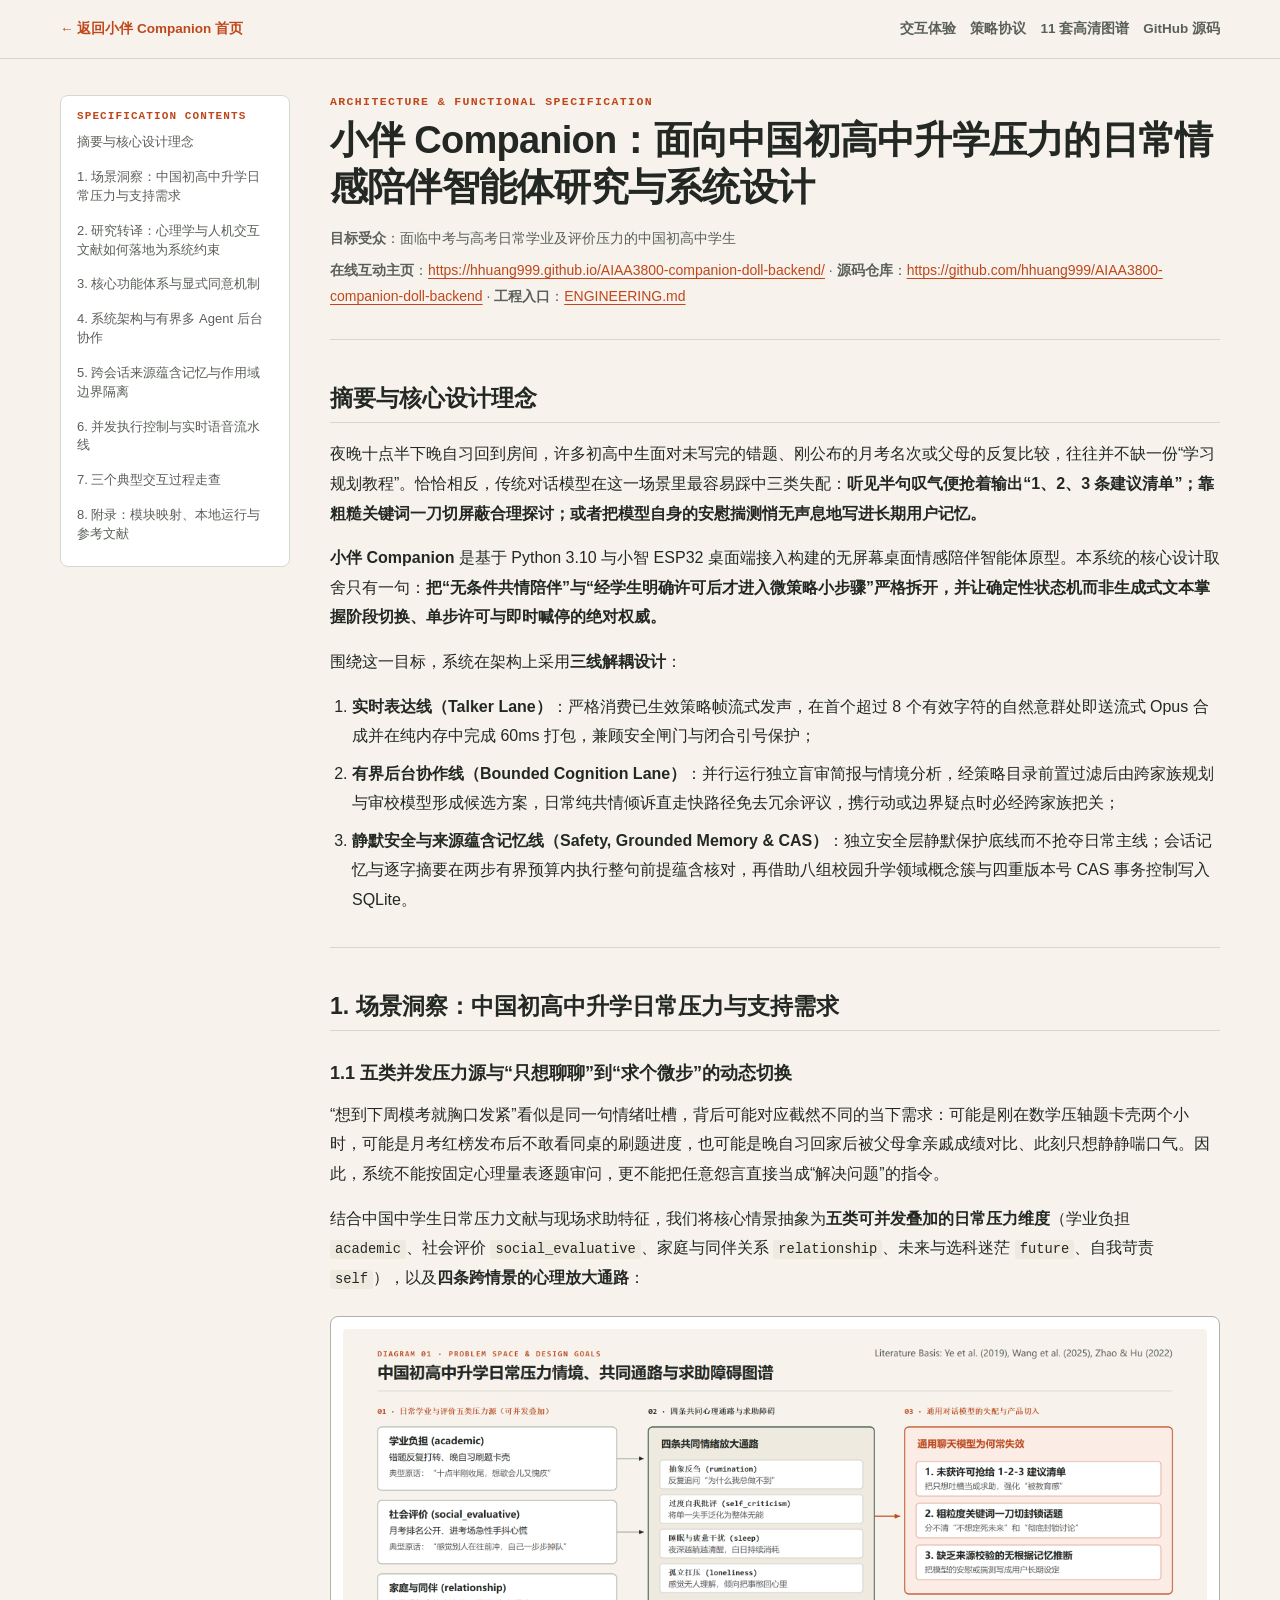
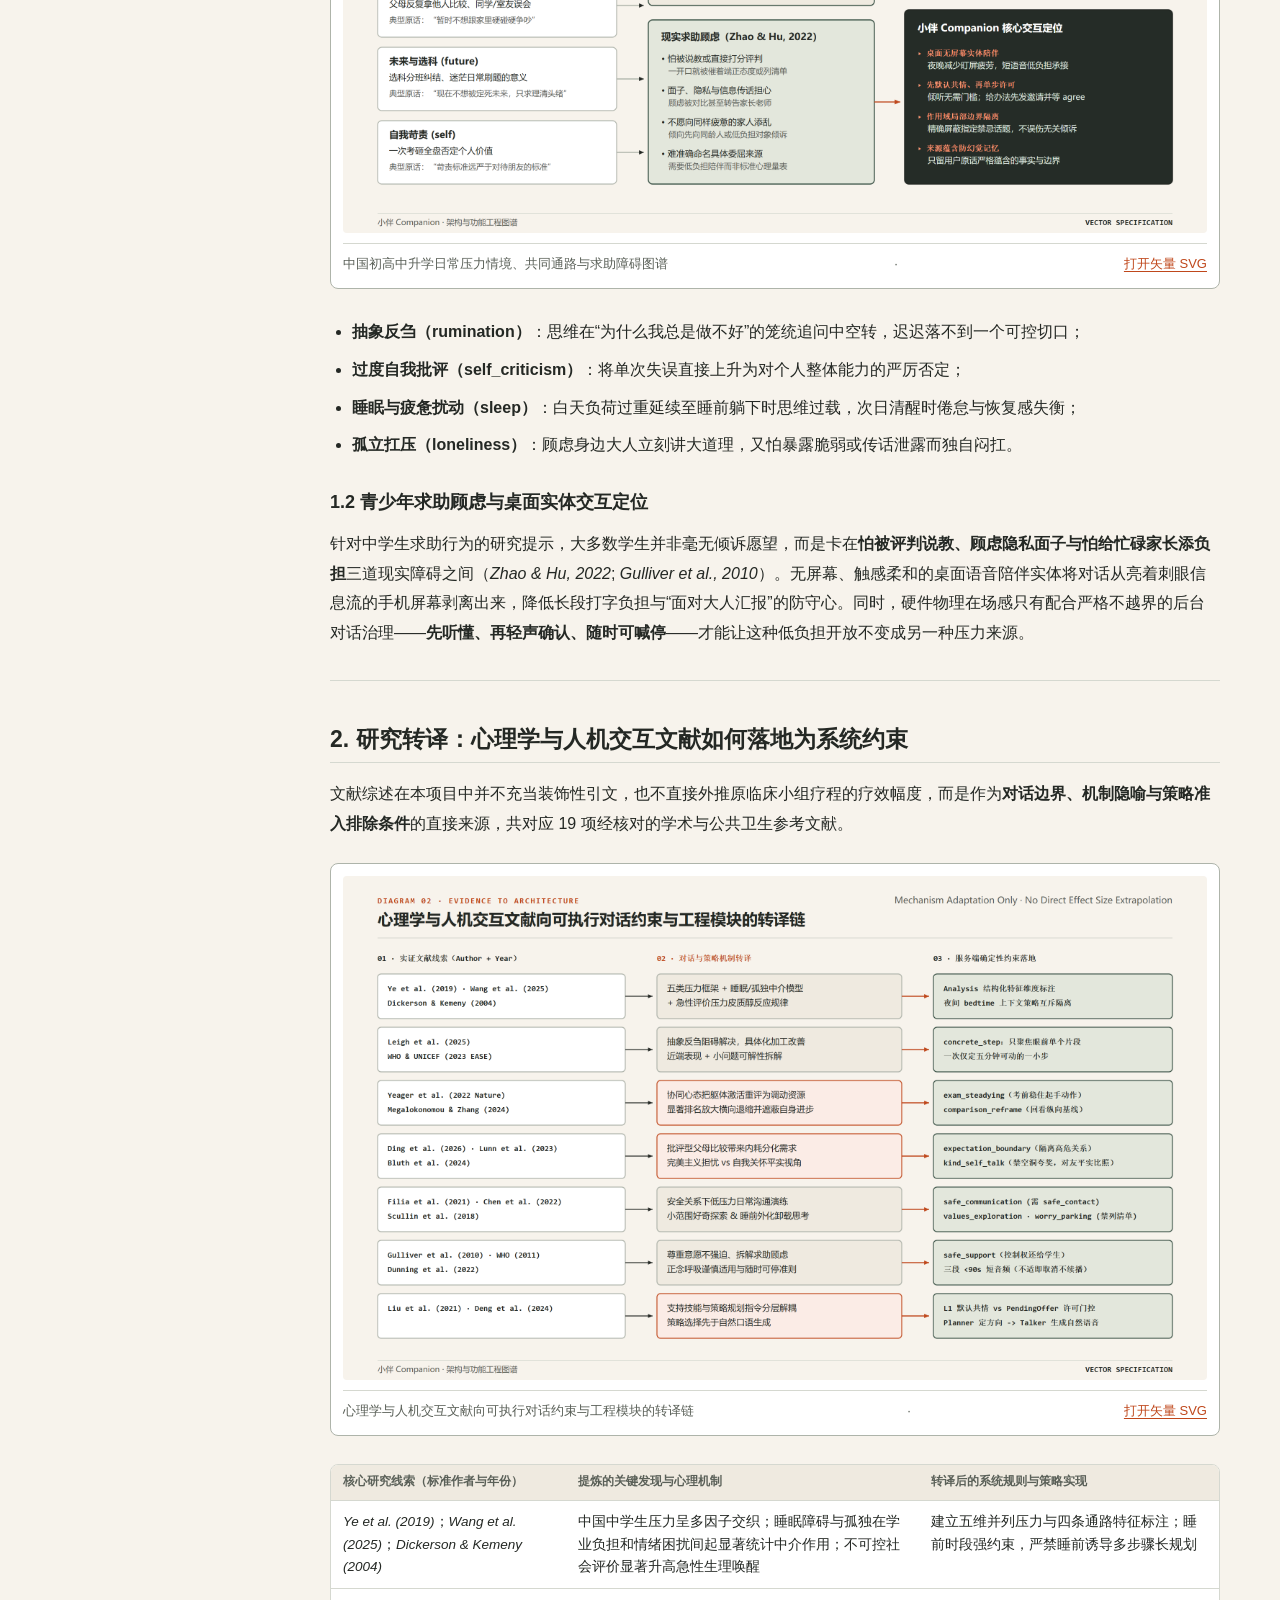
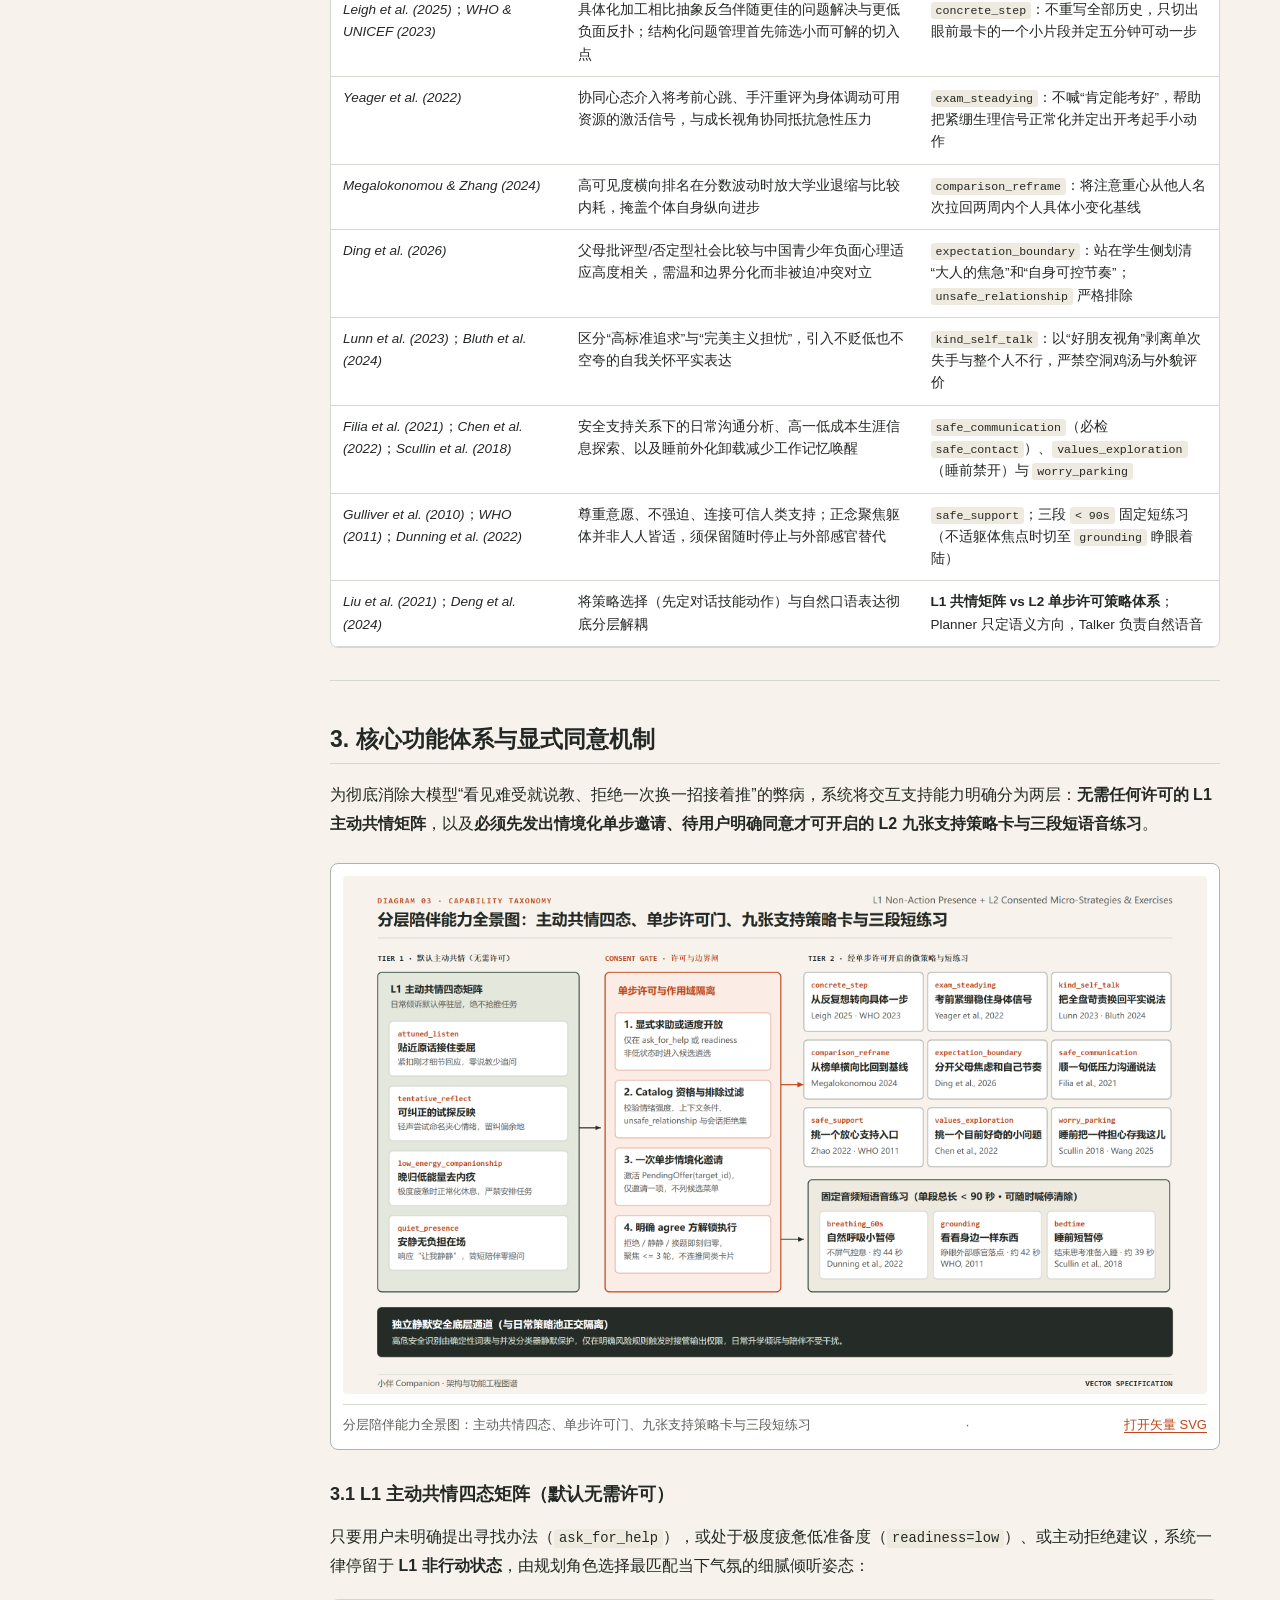
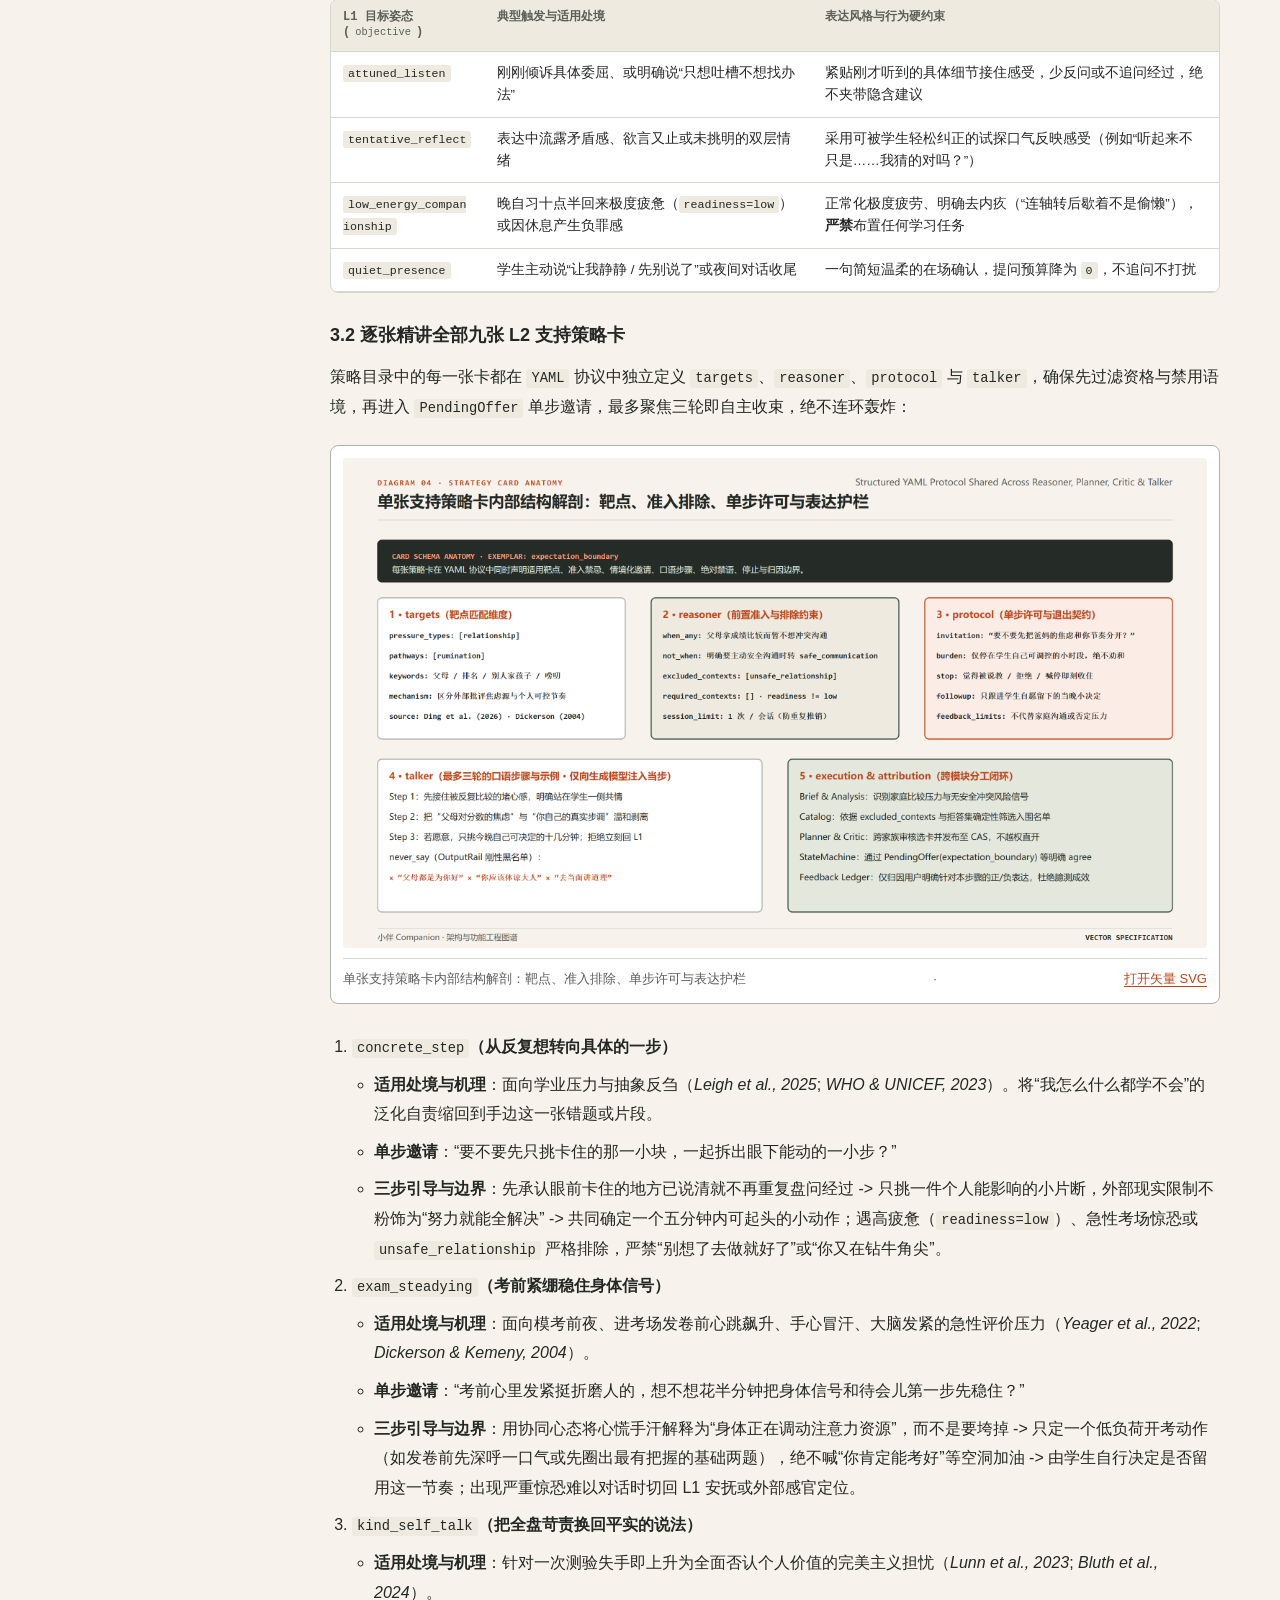
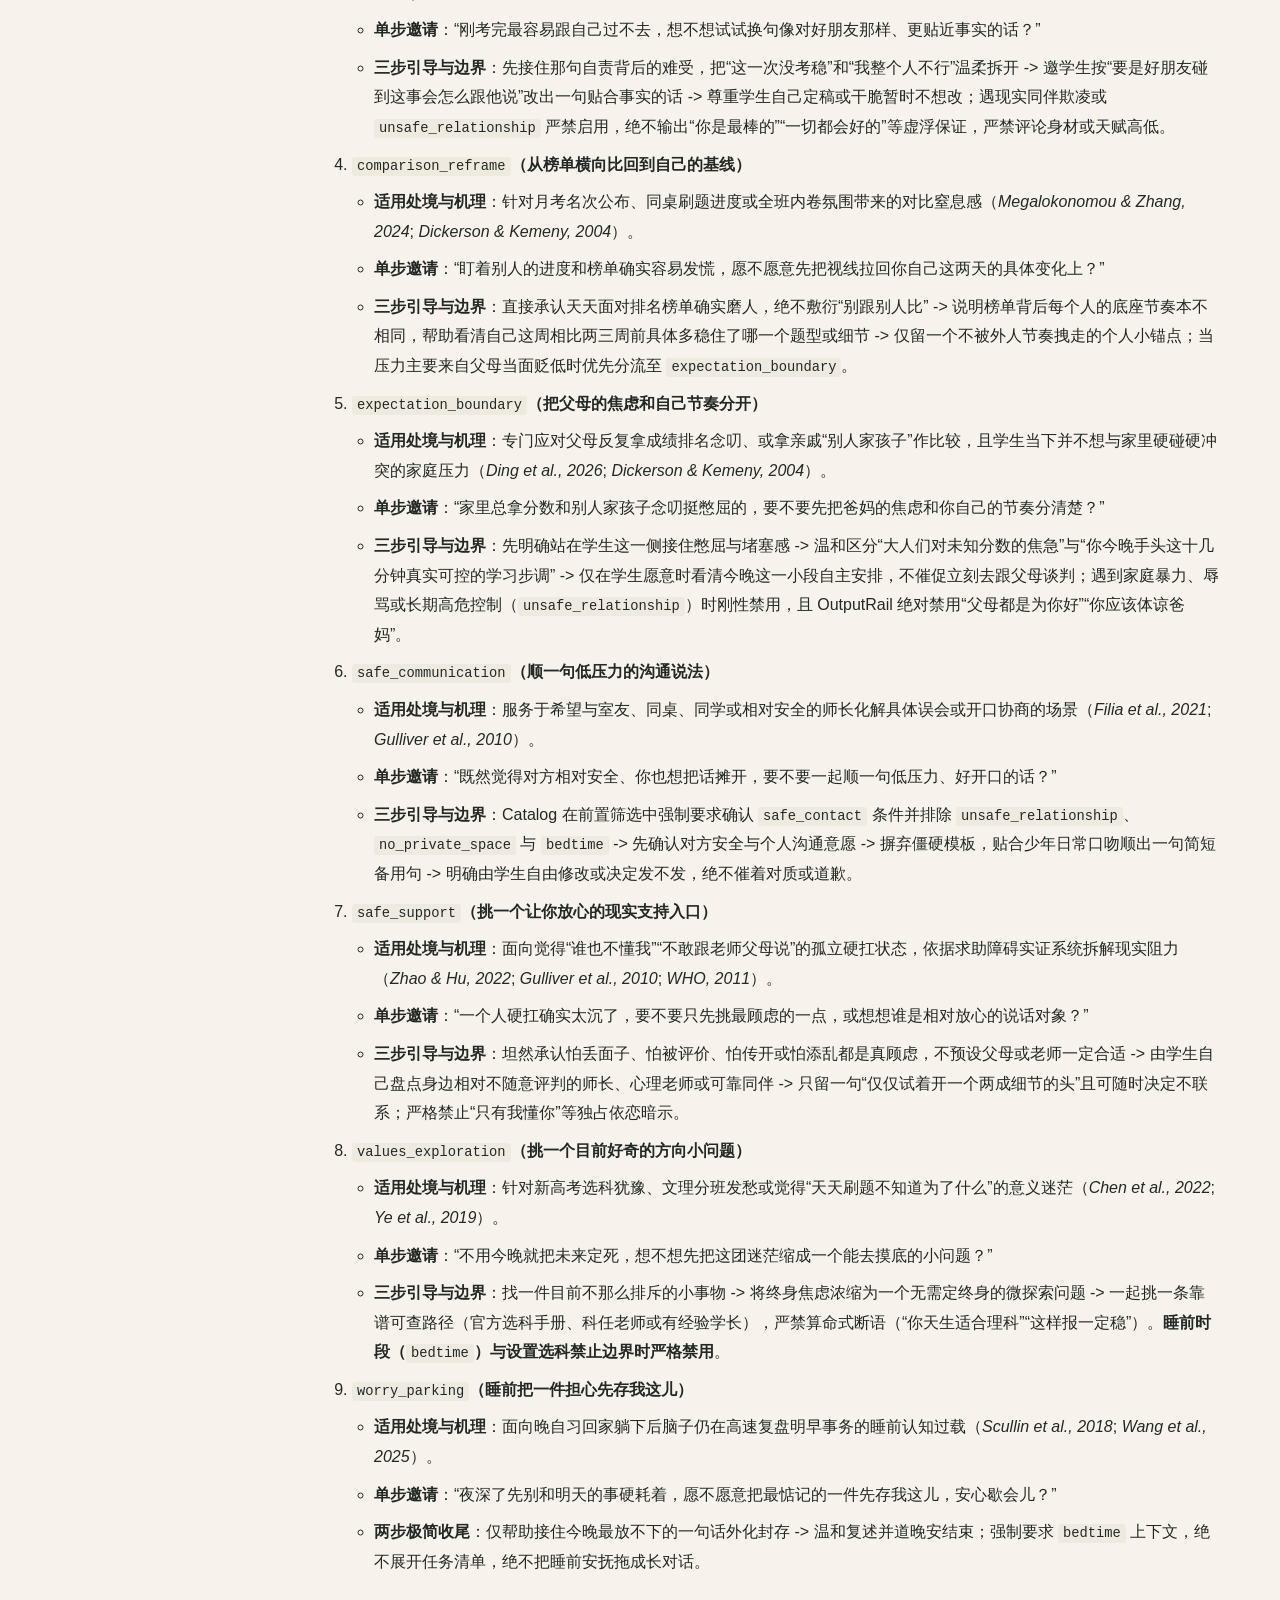
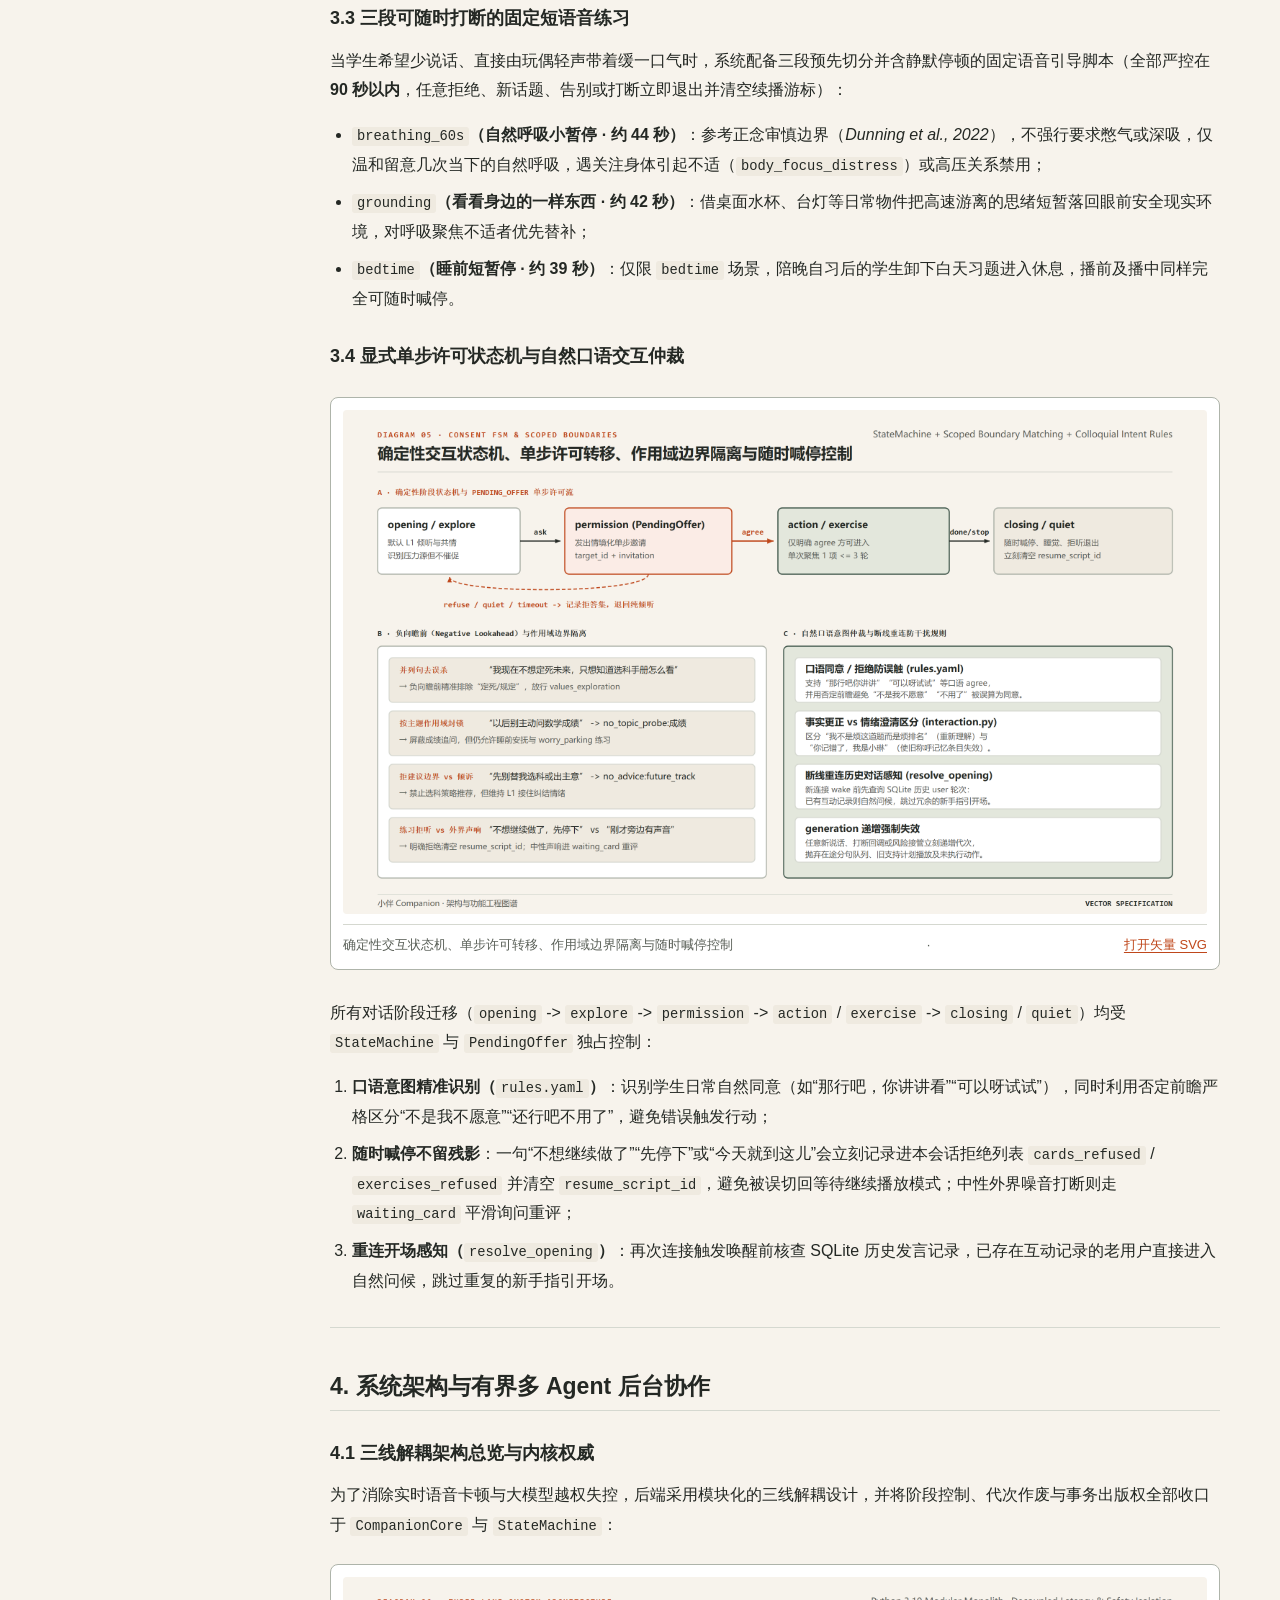
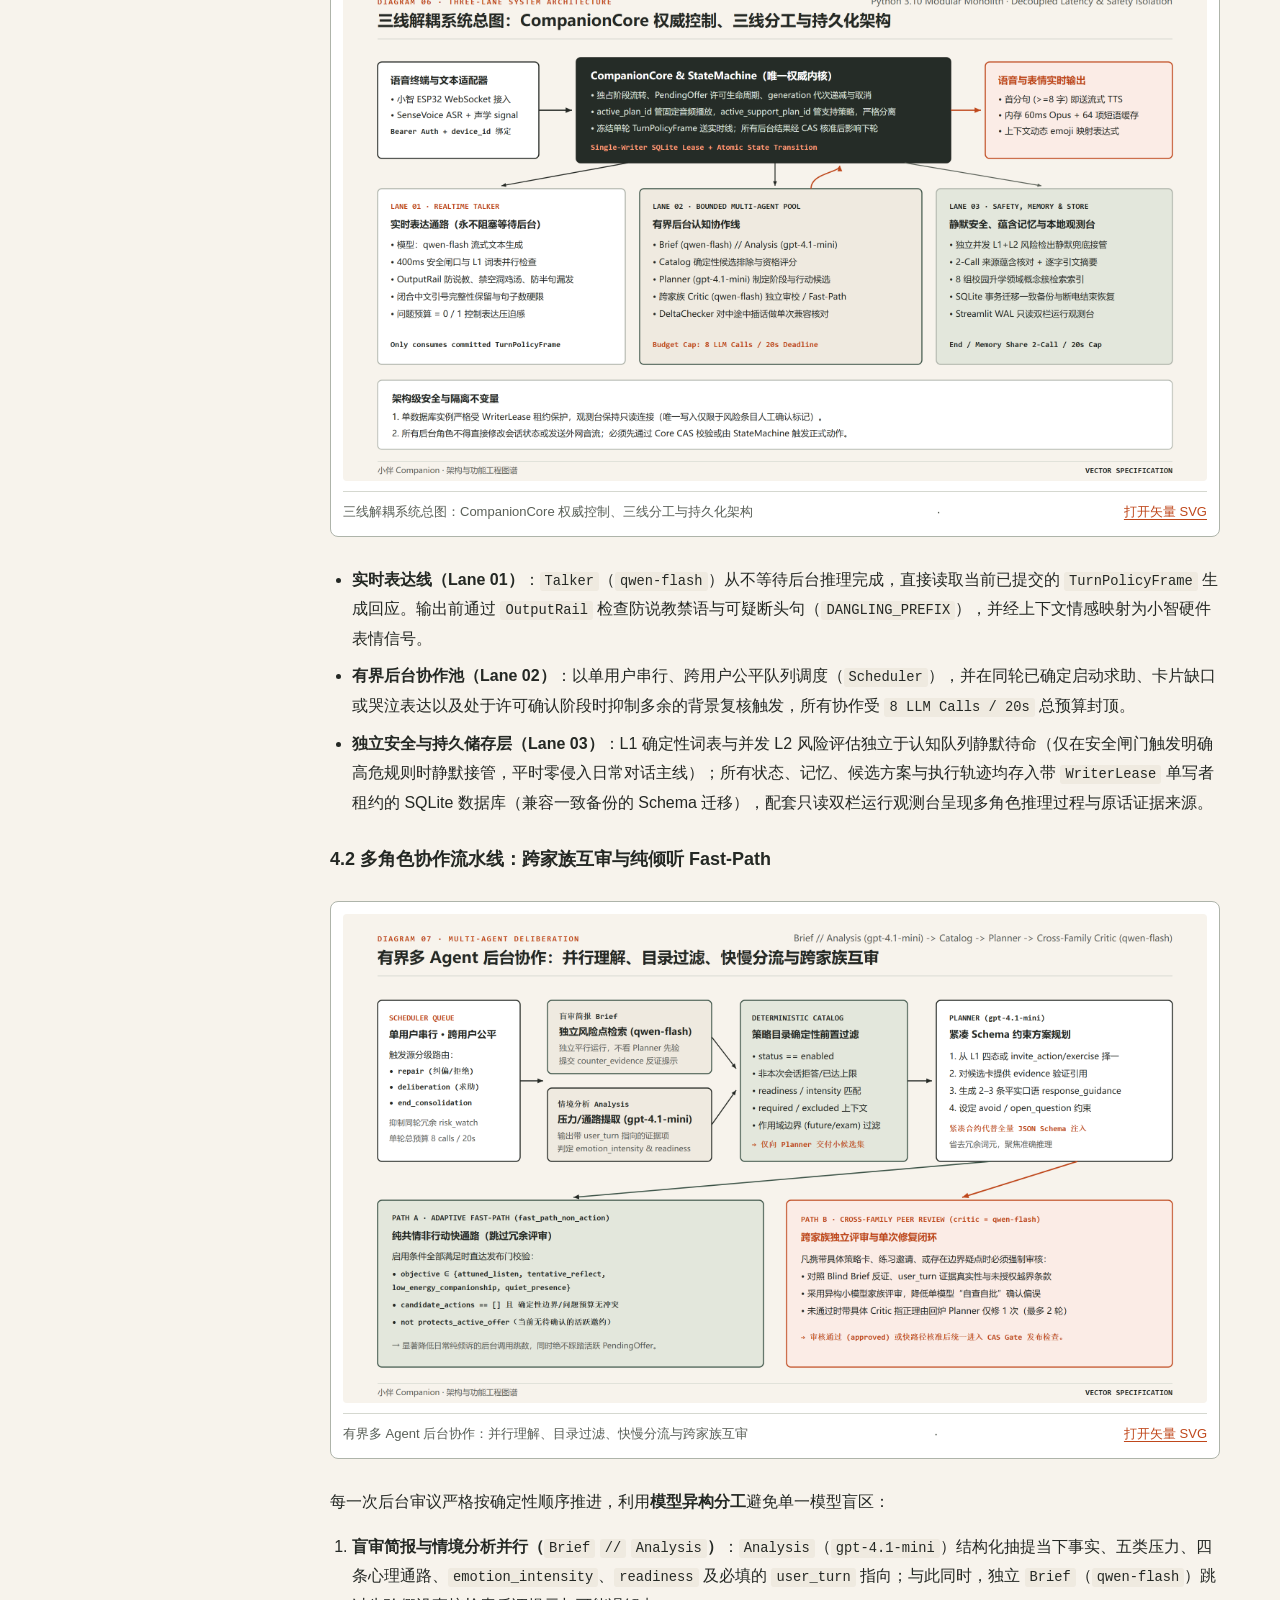
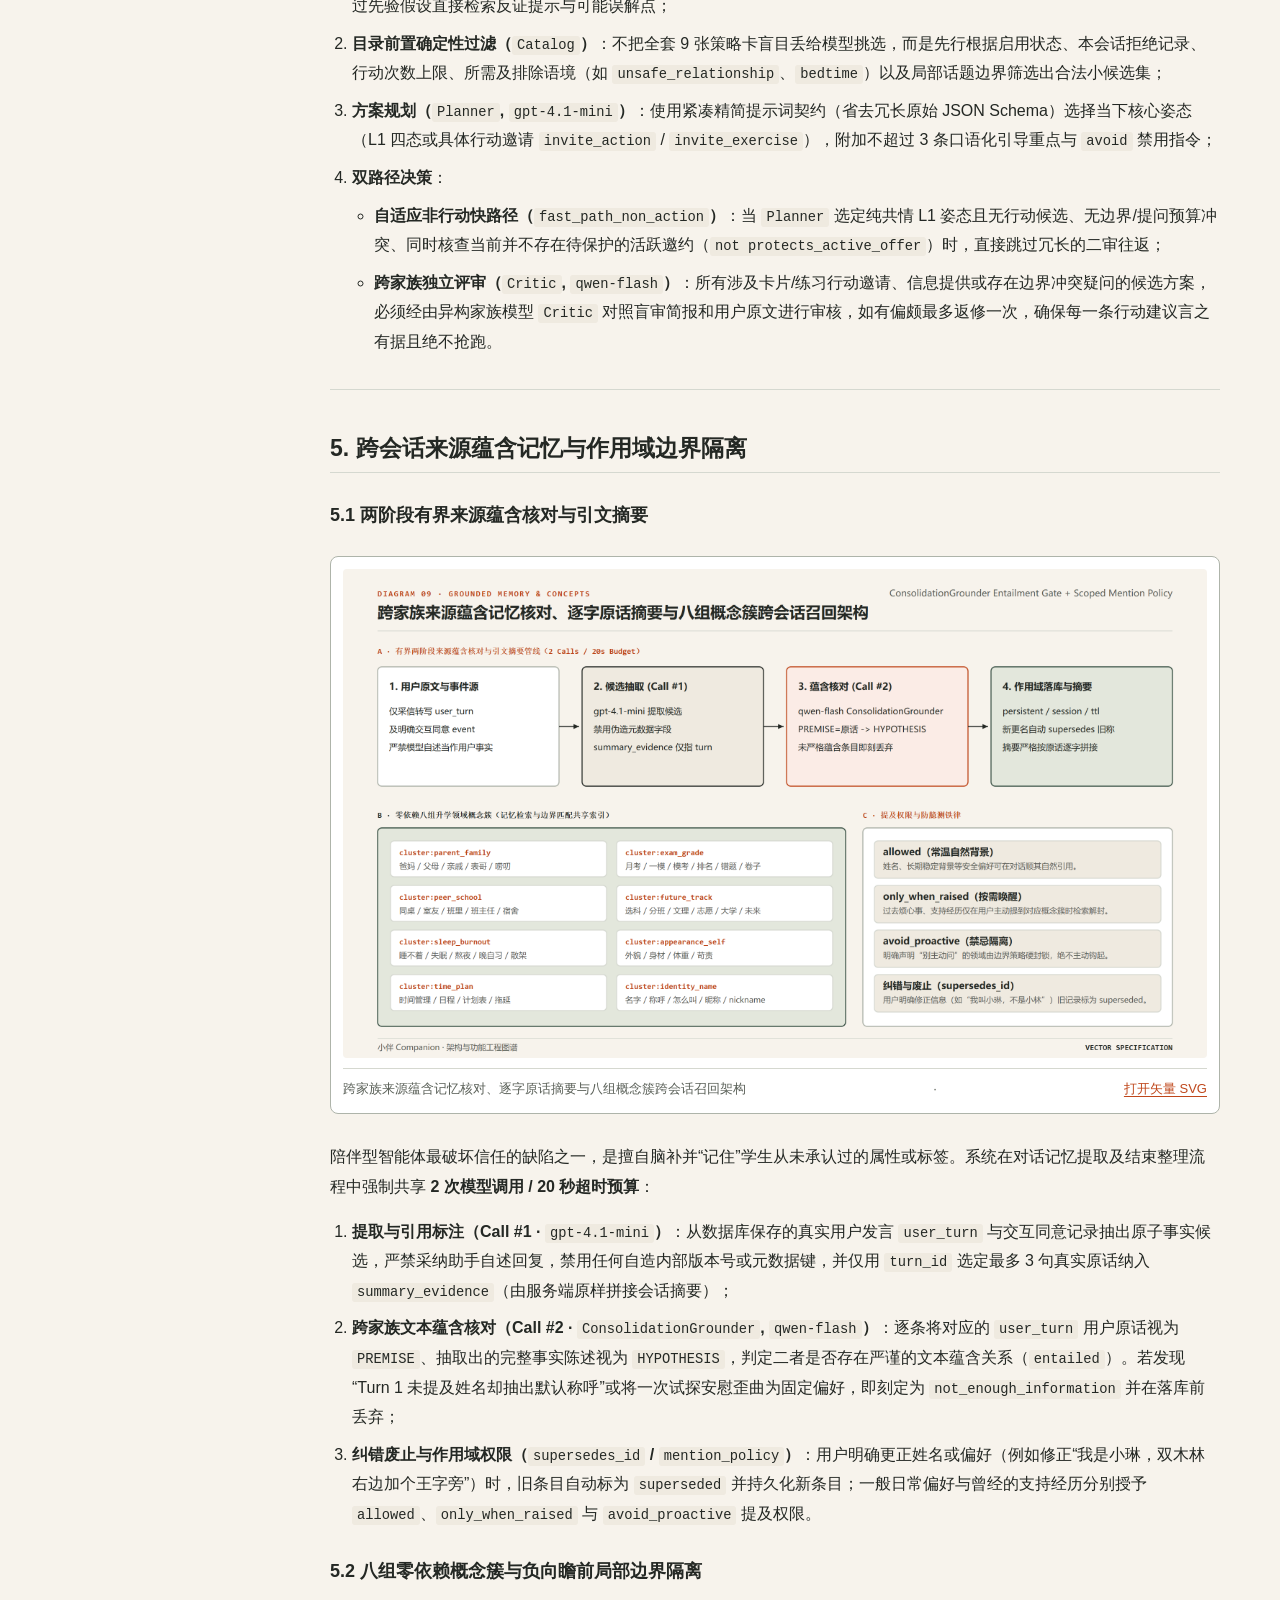
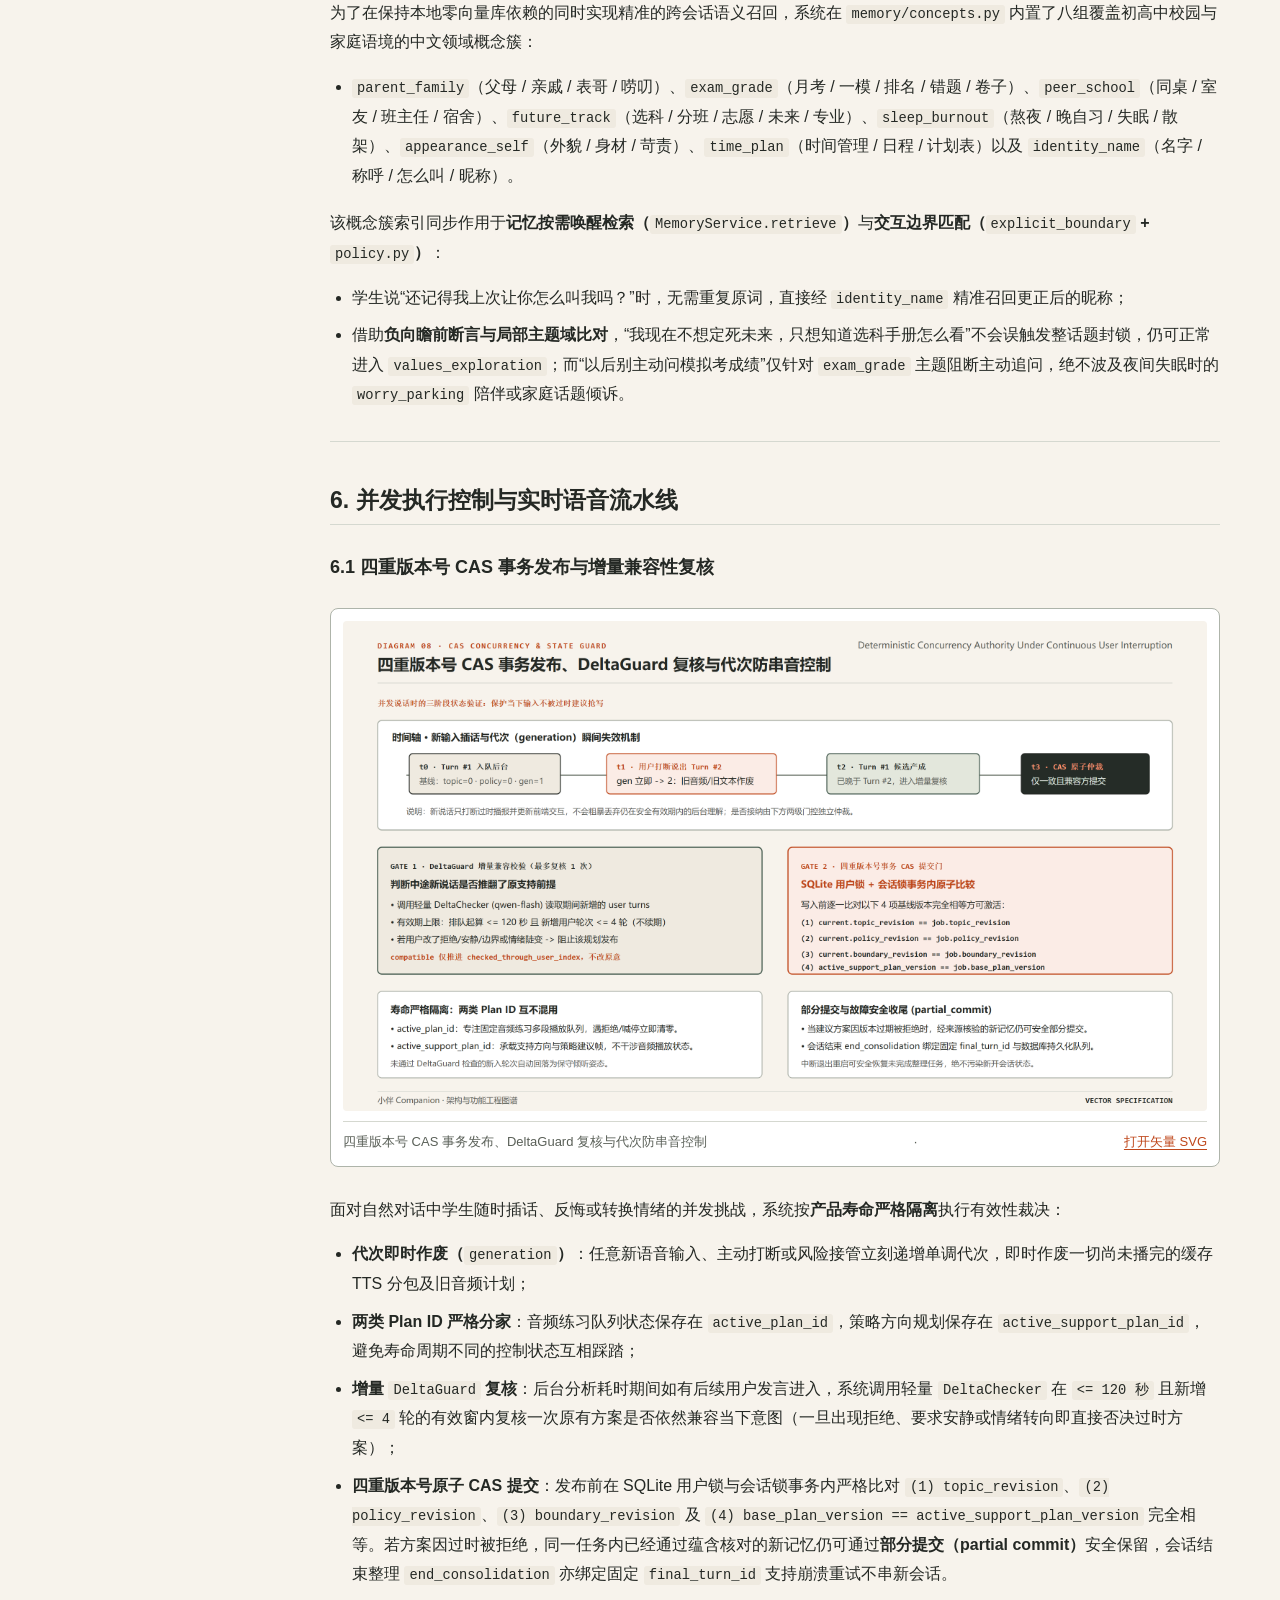
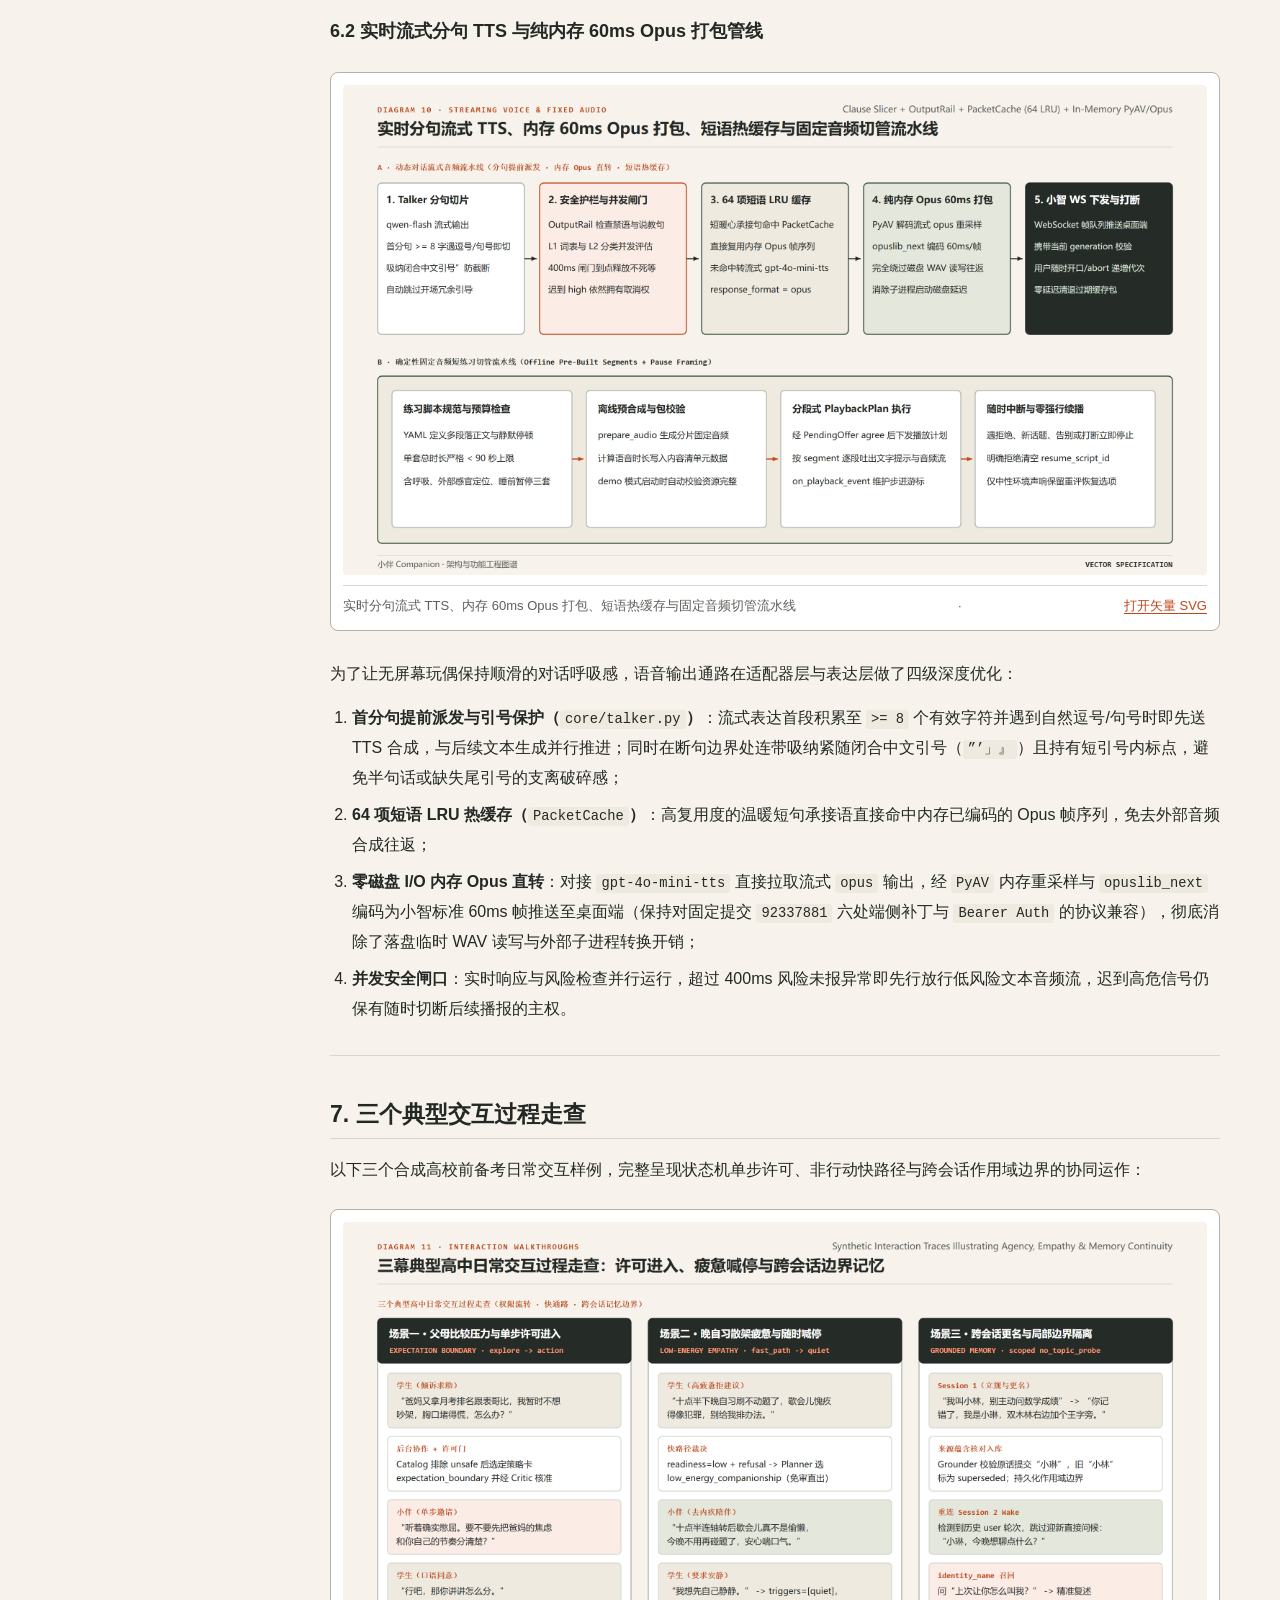
==== commit ba15211d: "docs(public): publish standalone architecture and capability showcase with 11 vector diagrams" ====
--- a/docs/research-design/index.html
+++ b/docs/research-design/index.html
@@ -1,648 +1,318 @@
-<!doctype html><html lang="zh-CN"><head><meta charset="utf-8"><meta name="viewport" content="width=device-width, initial-scale=1"><title>情感陪伴玩偶的研究与系统设计</title><style>:root {
-  color-scheme: light;
-  --ink: #252c2b;
-  --muted: #6a7470;
-  --accent: #28685f;
-  --rule: #dce0da;
-  --sans: "Microsoft YaHei", "Noto Sans CJK SC", sans-serif;
-}
-* { box-sizing: border-box; }
-html { scroll-behavior: smooth; scroll-padding-top: 32px; }
-body { margin: 0; background: #fdfcf9; color: var(--ink); }
-main {
-  width: min(840px, calc(100% - 56px));
-  margin: 0 auto;
-  padding: 80px 0 100px;
-  font: 18px/1.95 "Noto Serif CJK SC", "Source Han Serif SC", "Songti SC", SimSun, serif;
-}
-.report-header { margin: 0 0 56px; }
-.kicker { color: var(--muted); font: 12px/1.6 var(--sans); letter-spacing: .12em; margin-bottom: 24px; }
-h1 { font: 700 39px/1.45 var(--sans); letter-spacing: -.035em; margin: 0 0 20px; }
-.subtitle { font: 18px/1.8 var(--sans); color: var(--muted); margin: 0; }
-h2 { font: 600 27px/1.5 var(--sans); margin: 74px 0 28px; letter-spacing: -.02em; }
-h3 { font: 600 20px/1.65 var(--sans); margin: 38px 0 16px; }
-p { margin: 0 0 20px; text-align: justify; overflow-wrap: break-word; }
-a { color: var(--accent); text-decoration-thickness: 1px; text-underline-offset: 4px; }
-code { font: .82em Consolas, monospace; overflow-wrap: anywhere; }
-figure { margin: 36px -40px 38px; }
-figure img { display: block; width: 100%; height: auto; }
-figcaption { font: 13px/1.8 var(--sans); color: var(--muted); margin: 14px 40px 0; }
-.table-scroll { margin: 26px 0 32px; overflow-x: auto; }
-table { width: 100%; border-collapse: collapse; font: 13px/1.8 var(--sans); }
-th, td { padding: 12px 10px; text-align: left; vertical-align: top; border-bottom: 1px solid var(--rule); }
-th { border-top: 1px solid #6a7470; border-bottom-color: #a2aca5; font-weight: 600; }
-td:first-child { font-weight: 500; }
-blockquote { border-left: 2px solid var(--rule); margin: 24px 0; padding-left: 24px; }
-.side-toc { position: fixed; left: 30px; top: 80px; bottom: 32px; width: 205px; overflow-y: auto; font: 12px/1.8 var(--sans); }
-.side-toc p { text-align: left; color: var(--muted); margin-bottom: 16px; }
-.toc ul { list-style: none; padding: 0; margin: 0; }
-.toc li { margin: 0 0 13px; }
-.toc a { color: #606a65; text-decoration: none; }
-.toc a:hover, .toc a:focus-visible { color: var(--accent); text-decoration: underline; }
-.mobile-toc { display: none; }
-.edition { border-top: 1px solid var(--rule); margin-top: 52px; padding-top: 18px; font: 12px/1.8 var(--sans); color: var(--muted); }
-@media (min-width: 1280px) and (max-width: 1500px) {
-  main { margin-left: 290px; }
-  figure { margin-left: -20px; margin-right: -20px; }
-  figcaption { margin-left: 20px; margin-right: 20px; }
-}
-@media (max-width: 1279px) {
-  .side-toc { display: none; }
-  .mobile-toc { display: block; border-bottom: 1px solid var(--rule); padding: 14px 28px; font: 13px/1.7 var(--sans); }
-  .mobile-toc summary { cursor: pointer; color: var(--muted); }
-  .mobile-toc .toc { padding: 18px 0 4px; columns: 2; }
-  main { padding-top: 48px; }
-  figure { margin-left: 0; margin-right: 0; }
-  figcaption { margin-left: 0; margin-right: 0; }
-}
-@media (max-width: 600px) {
-  main { width: calc(100% - 40px); font-size: 17px; line-height: 1.9; padding-top: 36px; }
-  h1 { font-size: 30px; }
-  h2 { font-size: 24px; margin-top: 54px; }
-  h3 { font-size: 19px; margin-top: 30px; }
-  .report-header { margin-bottom: 40px; }
-  .subtitle { font-size: 16px; }
-  .mobile-toc { padding: 12px 20px; }
-  .mobile-toc .toc { columns: 1; }
-  .table-scroll table { min-width: 640px; }
-  figure { margin: 28px -10px; }
-  figcaption { margin-left: 10px; margin-right: 10px; }
-}
-@media print {
-  @page { size: A4; margin: 18mm 16mm; }
-  body { background: white; }
-  .side-toc, .mobile-toc, .edition { display: none; }
-  main { width: auto; max-width: none; margin: 0; padding: 0; font-size: 10pt; line-height: 1.75; }
-  .report-header { margin-bottom: 24pt; }
-  h1 { font-size: 23pt; }
-  h2 { font-size: 16pt; margin-top: 24pt; break-after: avoid; }
-  h3 { font-size: 12pt; break-after: avoid; }
-  p { orphans: 3; widows: 3; margin-bottom: 10pt; }
-  figure { margin: 16pt 0; break-inside: avoid; }
-  figure img { max-height: 220mm; object-fit: contain; }
-  figcaption { font-size: 8pt; margin: 7pt 0 0; }
-  .table-scroll { overflow: visible; }
-  .table-scroll table { min-width: 0; font-size: 8pt; }
-  tr { break-inside: avoid; }
-  thead { display: table-header-group; }
-  a { color: inherit; text-decoration: none; }
-}
-</style></head><body><nav class="side-toc" aria-label="章节目录"><p>情感陪伴玩偶<br>研究与系统设计</p><div class="toc">
-<ul>
-<li><a href="#_1">情感陪伴玩偶的研究与系统设计</a><ul>
-<li><a href="#_2">摘要</a></li>
-<li><a href="#1">1. 日常压力中的支持需求</a></li>
-<li><a href="#2">2. 研究依据如何影响设计</a></li>
-<li><a href="#3">3. 支持内容与交互组织</a></li>
-<li><a href="#4">4. 后台协作如何形成支持方向</a></li>
-<li><a href="#5">5. 跨会话记忆与反馈</a></li>
-<li><a href="#6">6. 对话持续变化时的执行控制</a></li>
-<li><a href="#7">7. 三个合成交互过程</a></li>
-<li><a href="#8">8. 验证结果与尚待回答的问题</a></li>
-<li><a href="#a">附录A 设计要求与实现对应</a></li>
-<li><a href="#b">附录B 角色契约与版本说明</a></li>
-<li><a href="#_5">参考文献与项目资料</a></li>
-</ul>
-</li>
-</ul>
-</div>
-</nav><details class="mobile-toc"><summary>章节目录</summary><div class="toc">
-<ul>
-<li><a href="#_1">情感陪伴玩偶的研究与系统设计</a><ul>
-<li><a href="#_2">摘要</a></li>
-<li><a href="#1">1. 日常压力中的支持需求</a></li>
-<li><a href="#2">2. 研究依据如何影响设计</a></li>
-<li><a href="#3">3. 支持内容与交互组织</a></li>
-<li><a href="#4">4. 后台协作如何形成支持方向</a></li>
-<li><a href="#5">5. 跨会话记忆与反馈</a></li>
-<li><a href="#6">6. 对话持续变化时的执行控制</a></li>
-<li><a href="#7">7. 三个合成交互过程</a></li>
-<li><a href="#8">8. 验证结果与尚待回答的问题</a></li>
-<li><a href="#a">附录A 设计要求与实现对应</a></li>
-<li><a href="#b">附录B 角色契约与版本说明</a></li>
-<li><a href="#_5">参考文献与项目资料</a></li>
-</ul>
-</li>
-</ul>
-</div>
-</details><main><article><header class="report-header"><p class="kicker"><a href="../">项目首页</a> / 课程项目研究报告</p><h1 id="_1">情感陪伴玩偶的研究与系统设计</h1><p class="subtitle">日常压力支持中的内容选择、用户控制与跨会话记忆</p></header>
-<h2 id="_2">摘要</h2>
-<p>本项目面向中国大陆高中生日常压力，旨在设计一个能够理解具体处境、提供适配支持，并根据用户反馈持续调整的情感陪伴玩偶。玩偶通过短语音对话提供倾听、澄清和自愿的小步骤支持。设计的难点在于，相似的情绪表述可能来自不同处境，用户也未必希望得到建议。系统需要理解当前需求，并在用户拒绝、改变话题或更正信息时及时调整。</p>
-<p>项目围绕这些问题核查了16项研究与官方资料，形成六类支持策略和三段短练习。后端将实时表达、后台策略评议、风险检测和长期记忆分开处理：Talker负责当轮回应，后台角色分析情境并评议支持方向，规则与状态机控制许可、执行和取消。记忆保存用户明确陈述及其来源，支持时间限制、更正和跨会话使用。</p>
-<p>目前已完成152项离线检查、17段固定合成多轮场景的真实模型回放及补测，以及30次普通动态语音测试。文本首句P50为1.258秒，客户端首包P50为3.609秒，后台任务P50为12.611秒；文本和后台时延仍高于原定目标。课程验收使用合成案例，允许成年成员扮演，尚未开展目标用户效果研究或ESP32实际首响测量。本文据此讨论设计选择、实现机制及现有证据的适用范围。</p>
-<h2 id="1">1. 日常压力中的支持需求</h2>
-<h3 id="11">1.1 从情绪表述理解具体处境</h3>
-<p>“想到考试就难受”可能有多种含义：一道题反复做错，被同学比较，担心父母责备，或者已经很疲倦却停不下来。回应前，系统需要知道用户正在困扰什么，也需要知道对方此刻希望怎样被回应。有人想把事情说清楚，有人愿意一起找办法，还有人只是想说一会儿。</p>
-<p>这构成了项目的主要设计问题：语音回应需要及时，支持选择却需要足够的情境和意愿信息。随着对话继续，先前的理解还可能被补充或推翻。系统既要保持交流连续，也要让用户能够拒绝建议、停止练习、纠正记忆，并决定哪些内容可以留到以后再谈。</p>
-<p>最终成果为实体情感陪伴玩偶。本仓库实现对话、支持策略、记忆与语音接入等后端能力，团队成员将通过小智开发板完成硬件接入与实体制作。简短说话可以减少阅读长文本和操作界面的负担，适合项目所设想的日常使用情境。它是否降低评判感、增加表达意愿，以及用户会怎样理解这种陪伴关系，仍需实际参与者研究。当前已经完成后端与小智语音协议的本机联调；图01中的外形是概念表现，工业设计和真实未成年人试用不在已有成果之内。</p>
-<figure><a href="assets/fig01-context.png" title="点击查看原图"><img alt="图01 日常压力支持的使用情境" src="assets/fig01-context.png" /></a><figcaption>图01．目标情境、课程演示与现实支持。人物和玩偶均为生成的概念图；课程演示者为成年人。</figcaption></figure>
-<h3 id="12">1.2 压力来源、共同路径与求助障碍</h3>
-<p>项目用五类压力组织对话信息：学业、社会评价、关系、未来迷茫和自我压力。这些标签可以重叠。例如，“父母因为排名责备我，我晚上还一直想”同时涉及学业、评价和关系。标签帮助系统识别情境，具体支持仍取决于用户最在意的部分。</p>
-<p>反复想、自我批评、睡眠变差和孤独，是另外一组对话线索。它们描述困扰怎样持续或表现，与压力来源处于不同层次。反复想可能发生在学业、关系或未来选择中；同一种压力也可能主要表现为自我批评或睡前难以停下。系统保留这些区别，有原话依据时才记录相应线索。</p>
-<p>求助障碍进一步影响支持方式。怕被评价、担心隐私、怕给别人添负担、不知道找谁，或认为联系人不安全，都可能使“去找人聊聊”成为不合适的建议。选择现实支持前，系统需要了解用户愿不愿意联系、最担心什么，以及是否存在相对安全的入口。</p>
-<p>五类压力是本项目的工作分类。ASQ-CN研究在420名中国中学生中得到的是六因子结构，本文借其理解压力来源的多样性，并未将两者等同。<a href="https://pmc.ncbi.nlm.nih.gov/articles/PMC6669116/">E01</a> 四条共同路径同样用于理解当前表达，不构成诊断或普遍的致病链。情绪强度、尝试意愿、睡前情境、隐私空间和身体聚焦不适，则作为当次选择的条件另行判断。</p>
-<h3 id="13">1.3 课程原型的范围</h3>
-<p>系统支持短时倾诉、必要澄清、情绪承接、自愿的小步骤、短练习和现实支持入口探索，也处理安静、退出与再次唤醒。跨会话记忆用于保留称呼、明确边界及相关经历。出现风险信号时，普通对话转入独立检测与固定支持通路。</p>
-<p>研究情境与实际验收对象有所区别。已有文献涉及青少年，但课程原型采用合成案例，成年成员可以扮演学生；项目尚无目标用户访谈、共创设计、正式成年用户研究或长期效果研究。心理诊断、完整心理治疗、生涯测评和未经核查的升学决策也不属于当前功能。系统提供现实支持的表达协助，由用户决定是否联系，不自动通知家长、老师或其他人。</p>
-<h2 id="2">2. 研究依据如何影响设计</h2>
-<h3 id="21">2.1 资料选择与研究范围</h3>
-<p>前期工作从《研究链 v3》出发，核对原始论文、作者公开稿、综述和官方手册，登记了16项来源的研究对象、方法、可借鉴内容及限制。它是一项面向设计问题的证据审阅：关注哪些机制适合转成短对话，以及转译时需要保留哪些条件。完整登记见<a href="https://github.com/hhuang999/AIAA3800-companion-doll-backend/blob/main/companion/docs/autonomous-upgrade/research/EVIDENCE_REVIEW.md">证据审阅表</a>。</p>
-<p>资料的证据强度和读取范围各不相同。情境研究主要用于理解支持需求，实验研究提供局部机制线索，人工干预提供活动组织方式，对话系统研究则提供策略与语言生成的接口参考。E03、E07和E12主要读取摘要，其余来源的具体范围列在文末。项目没有登记穷尽性检索与预注册筛选流程，因此这份审阅不作为一项新的系统综述。</p>
-<h3 id="22">2.2 混合压力要求保留情境差异</h3>
-<p>压力测量研究呈现了不同生活领域；浙江三波队列进一步报告了学业压力、后续情绪症状与睡眠、孤独之间的统计联系。<a href="https://pmc.ncbi.nlm.nih.gov/articles/PMC6669116/">E01</a> <a href="https://onlinelibrary.wiley.com/doi/10.1002/jad.12471">E02</a> 这些发现使项目采用多标签情境分析，并区分事件与当前困扰过程。一次输入可以同时涉及家庭期待和反复想，系统再据用户意愿选择一个讨论焦点。</p>
-<p>观察研究中的中介关系受自陈测量、混杂因素和样本地域限制。系统据此记录有来源的线索，而不判断某条病理因果链已经成立。这样也为后续纠正留下空间：用户补充“我不是担心分数，我是不想再被比较”，应当改变分析和候选支持。</p>
-<h3 id="23">2.3 求助研究使用户控制成为设计条件</h3>
-<p>社会评价威胁的实验元分析，将部分不可控且可能受到负面评价的任务与急性应激反应联系起来。<a href="https://pubmed.ncbi.nlm.nih.gov/15122924/">E03</a> 青少年求助调查与综述则反复涉及保密、信任、污名顾虑、自力更生倾向和非正式支持。<a href="https://pmc.ncbi.nlm.nih.gov/articles/PMC9478167/">E04</a> <a href="https://pmc.ncbi.nlm.nih.gov/articles/PMC3022639/">E05</a> 两类资料的对象和测量不同，但都提示设计需要认真对待表达的社会成本。</p>
-<p>项目将这一判断落实为可拒绝的邀请、话题边界和有条件的现实支持。父母、老师或朋友的身份并不能说明具体联系人安全；系统需要依据用户提供的情况再决定是否推进。回应也应减少评判和无依据的保证，使用户可以纠正系统而不必为自己的选择辩护。</p>
-<p>求助数据只在原样本与分母下解释。例如，长沙研究中的正式求助13.9%和向心理老师求助10.2%，均为求助者中的渠道比例，且渠道可以重叠。这些数字帮助理解渠道使用，不能用来预测玩偶会提高多少求助率。</p>
-<h3 id="24">2.4 从支持机制到短语音活动</h3>
-<p>具体与抽象加工的实验，为把笼统自我评价转向具体片段提供了线索；EASE中的小问题组织方式，则帮助界定怎样选择可影响的一步。<a href="https://ora.ox.ac.uk/objects/uuid%3A1bfdd831-ddfe-4efb-9dab-7b802d9ff8af/files/rrj430622m">E06</a> <a href="https://www.who.int/publications/i/item/9789240082755">E08</a> 这两项依据共同进入S16：先缩小讨论范围，再由用户决定是否行动。</p>
-<p>完美主义研究区分高标准追求与完美主义担忧，青少年自我关怀试验提供了温和自我对话的研究背景。<a href="https://pubmed.ncbi.nlm.nih.gov/37194469/">E07</a> <a href="https://self-compassion.org/wp-content/uploads/2024/06/Bluth2024.pdf">E09</a> 因此，kind_self_talk聚焦用户已经说出的苛责，帮助形成更准确的表达，不把所有高目标都看作问题。</p>
-<p>人际干预综述与高中生生涯课程，分别影响了安全表达和方向探索的内容组织。<a href="https://www.nature.com/articles/s41398-021-01406-7.pdf">E10</a> <a href="https://pmc.ncbi.nlm.nih.gov/articles/PMC8784529/">E11</a> 睡前书写实验启发了担忧暂存：把一件事留到合适时间处理，避免在临睡前继续展开任务。<a href="https://pubmed.ncbi.nlm.nih.gov/29058942/">E12</a> PFA中的倾听、尊重意愿与连接原则用于现实支持设计。<a href="https://iris.who.int/bitstream/handle/10665/44615/9789241548205_eng.pdf?sequence=1">E13</a></p>
-<p>这些改编保留了有限的支持动作，也改变了原活动的形式与剂量。EASE有受训支持者、多次小组活动和照顾者参与；自我关怀与生涯课程持续数周；睡前书写实验来自健康青年成人的五分钟书写与单夜测量。项目中的几句语音需要独立评价。正念项目元分析中随对照条件、随访和研究质量而变化的结果，以及有限的伤害报告，也促使短练习保留自愿入口、身体不适排除和即时停止。<a href="https://pmc.ncbi.nlm.nih.gov/articles/PMC9340039/">E16</a></p>
-<h3 id="25">2.5 策略选择与语言表达的分工</h3>
-<p>ESConv将支持技能组织为对话策略并用于语料标注；PPDPP展示了将策略动作映射为语言指令的方法。<a href="https://aclanthology.org/2021.acl-long.269/">E14</a> <a href="https://openreview.net/pdf?id=MCNqgUFTHI">E15</a> 项目借鉴了这种分工：先明确支持方向，再约束当前表达。原研究的训练程序和效果数字没有直接用于本系统。</p>
-<p>据此形成的设计要求可以沿图02追溯。文献主要影响情境理解、内容条件和用户控制；前后台隔离、版本发布与清除恢复，还来自语音响应和数据一致性的工程需要。后者需要通过运行行为检验，不能仅靠心理学概念说明其合理性。</p>
-<figure><a href="assets/fig02-evidence.svg" title="点击查看原图"><img alt="图02 证据到可观察设计的转译" src="assets/fig02-evidence.svg" /></a><figcaption>图02．研究线索、设计要求和实现之间的对应。箭头表示设计推导，详细对应表见附录A。</figcaption></figure>
-<h2 id="3">3. 支持内容与交互组织</h2>
-<h3 id="31">3.1 一次对话可以停在哪里</h3>
-<p>系统允许用户停留在倾听与澄清阶段。开场、探索、安慰、许可、行动、收尾和安静，规定的是当前回应的范围；用户可以在探索中要求安静，在行动中停止，也可以在收尾后重新提出话题。练习与危机则有各自的运行模式。</p>
-<p>这种交互需要不同模块共同完成。实时通路负责眼前的回应，后台根据新信息形成支持方向，安全通路独立判断风险，记忆服务保存以后仍适用的信息。后台完成一次评议后，结果先接受发布检查，供后续合法回合使用，不直接插播语音。图03给出了这些职责的关系。</p>
-<figure><a href="assets/fig03-system.svg" title="点击查看原图"><img alt="图03 系统职责与主要数据关系" src="assets/fig03-system.svg" /></a><figcaption>图03．系统总图。前台读取当轮策略与记忆；后台异步形成候选；风险和取消可以改变输出权限。</figcaption></figure>
-<p>“安静”通常由一句简短确认开始，随后停止推进和追问，连接仍然保留。再次唤醒由适配器传入真实来源，不能从普通文本中的唤醒词推断。重新连接后可以读取适用记忆，旧会话的行动许可则不延续。是否在开场提起过去的事，还取决于来源、时间和用户允许的范围。</p>
-<h3 id="32">3.2 从通用原则到具体内容</h3>
-<p>倾听、准确表达和尊重意愿贯穿所有互动，由persona、阶段提示和输出护栏共同约束。策略卡处理更具体的问题，短练习执行固定脚本，风险响应另走独立通路。图04中这些层次各有用途，普通倾诉无需先选中某张卡。</p>
-<figure><a href="assets/fig04-content.svg" title="点击查看原图"><img alt="图04 内容层次与策略组织" src="assets/fig04-content.svg" /></a><figcaption>图04．当前内容包中的六类策略、三段练习及独立风险响应。现实支持由安全表达和入口探索两张卡分别承接。</figcaption></figure>
-<p>策略目录先检查内容是否启用、本会话是否拒绝或已用到上限，以及情绪强度、准备度、必要情境与排除条件，再对合格条目排序。压力与路径只需任一目标侧匹配；中文关键词用于有限排序，最多向Planner提供少量候选。混合情境中仍只选择一个当前焦点，没有合适内容时继续倾听或澄清。</p>
-<p>一次行动执行一张卡。六张卡各自限制每会话最多一次，通常三步，睡前暂存为两步，实际步数还受状态机总上限限制。结束或拒绝后不自动接着换卡；用户后来提出新的需要，可以重新经过资格与许可检查。这使行动保持有限，也给用户留下调整方向的空间。</p>
-<h3 id="33">3.3 邀请与同意之间</h3>
-<p>一个邀请先成为待输出提议，在收到服务端<code>started</code>回调后激活。用户明确同意、提议仍有效且存在合格内容，系统才进入行动。当前回调表示服务端开始执行，设备是否已播放到用户耳中尚无逐段ACK确认。</p>
-<p>有时用户已同意“试一个办法”，后台却还没有选出卡片。系统会保留有期限的等待；若之后选中一段具体练习，还要说明练习并再次征求同意。换题、拒绝、强情绪、提议过期或其他控制变化，都可能终止这次邀请。</p>
-<figure><a href="assets/fig05-consent.svg" title="点击查看原图"><img alt="图05 交互阶段与许可的关键转移" src="assets/fig05-consent.svg" /></a><figcaption>图05．邀请激活、明确同意和执行是不同事件。拒绝与中止先在当前状态生效，后台随后重评。</figcaption></figure>
-<h3 id="34">3.4 六类策略的共同约定</h3>
-<p>每张卡保存机制依据、最低必要信息、适用与排除条件、步骤、禁语、退出、跟进及反馈解释。Planner和Critic读取选择所需的摘要；Talker执行时只读取当前一步。Analysis提供有来源的情境，Catalog筛选，状态机决定能否进入行动，角色之间的交接见第4节。</p>
-<p>六卡都排除高情绪强度和低行动准备度。用户说停、表示无用或不适、改为只想倾诉，或者出现安全信号时，系统退出当前行动。后续事项应来自用户明确提出的未来事件或允许再谈的内容，不索取行动承诺；结束任务仍需核对来源，单独一个“明天”不会形成提醒承诺。</p>
-<p>反馈也有共同规则。执行完步骤只记录完成，明确表达的帮助或不适才与实际支持关联。负反馈阻止本会话再次推荐相应内容，并保存有范围的支持经历。下文各卡沿着问题、条件、过程和反馈展开；示例语句均为合成表达。</p>
-<figure><a href="assets/fig06-strategy-card.png" title="点击查看原图"><img alt="图06 S16策略卡的内部结构" src="assets/fig06-strategy-card.png" /></a><figcaption>图06．以S16为例，一张卡同时描述支持步骤和使用条件。生成图中的简要标签由正文与配置补充。</figcaption></figure>
-<h3 id="35-s16">3.5 从反复想转向具体的一步（S16）</h3>
-<p>S16用于用户愿意尝试、且能够讨论一个具体片段的学业困扰或反复想。它把“为什么我总是不行”缩小到眼前的事情，再找出自己可以影响的部分。具体加工实验与EASE的小问题组织方式提供了这一改编的依据（E06、E08）。最低信息是一件当前困扰的事，用户已说明时就沿着原话继续，不重新询问整个经过。</p>
-<p>执行从一个片段开始。例如，“只看刚才卡住的那一处就好，暂时不用解决全部。”接着区分一件可以影响的小事，最后由用户决定是否选择最小下一步。个人无法控制的问题应当保留其现实限制，不能转写成“只要努力就能解决”。不安全关系和要求详细回忆创伤的情境排除此卡；“别想了去做就好了”“你又在钻牛角尖”也属于禁语。</p>
-<p>这张卡的局部结果可以是说清一个片段，或选定一个小步骤。用户愿意行动不等于压力已经减轻；“刚才这样问有帮助”则能够关联到实际输出。若用户转而只想说一会儿，系统回到倾听，不紧接着推荐另一张相似卡。</p>
-<h3 id="36-kind_self_talk">3.6 把苛责换成准确温和的一句话（kind_self_talk）</h3>
-<p>kind_self_talk从用户已经说出的苛责内容出发，关注一次表现怎样被扩大成对整个人的评价。它合并了朋友视角、双重标准检查和温和自我对话，依据为完美主义担忧研究与青少年自我关怀试验（E07、E09）。使用前需要确认用户愿不愿意尝试另一种说法。</p>
-<p>系统先承接这句评价，随后邀请用户形成一句对朋友也说得出口、同时符合事实的话。例如：“‘这次没达到目标’，会不会比‘我整个人都不行’更贴近事实？”用户可以改成自己的版本，也可以不用。表达应保持准确，不评价身材或能力高低，不要求接受“你就是最棒的”“你一点问题都没有”之类保证。</p>
-<p>现实威胁、欺凌和不安全关系需要先处理处境，不能被解释成用户想法出了问题。若用户觉得改写空泛、被纠正，或者只是想被听见，系统停止改写。采用一句话只说明本次表达获得接受；拒绝也提供了适配信息，而不是需要争辩的错误。后续使用相关记忆，仍以用户主动谈起或允许跟进为条件。</p>
-<h3 id="37-safe_communication">3.7 练一句安全的表达（safe_communication）</h3>
-<p>这张卡用于用户希望向一个相对安全的人表达感受或请求。内容借鉴人际干预中的沟通分析与角色练习，并结合求助研究中的信任问题（E10、E05）。选择前至少要知道想对谁说什么，以及是否担心报复、泄露或伤害。Catalog要求明确的<code>safe_contact</code>条件；对象的身份本身不能替代这些信息。</p>
-<p>用户同意后，先确认核心意思和合适时机，再根据原话拟一句感受与请求，最后由用户决定保留、改写或不用。例如，“刚才被打断时我有点难受，我想先讲完。”系统不猜对方动机，也不要求对质、原谅或和解。威胁、欺凌、缺少隐私空间和睡前情境排除此卡；补充了不安全信息时也应立即停止。</p>
-<p>草拟、打算使用、已经发送和收到回应，是四种不同的事实。记忆只能在用户明确报告后记录后两者，系统也不能保证对方不会生气。若用户转向寻找其他现实支持，需要另一次判断与许可，不在拟句之后自动追加第二项行动。跟进限于用户愿意再谈的事项。</p>
-<h3 id="38-safe_support">3.8 找到一个现实支持入口（safe_support）</h3>
-<p>safe_support帮助用户考虑愿意联系谁、通过什么方式、透露多少。求助调查、障碍综述与PFA中的连接原则构成其依据（E04、E05、E13）。它与安全表达分开保留，因为用户可能尚无合适联系人，当前任务正是寻找入口。</p>
-<p>系统先确认是否愿意考虑现实支持，再了解一个主要顾虑：评价、隐私、负担或安全。随后由用户选择相对安全的人或渠道，愿意时再拟一句低负担的开口，只包含用户同意透露的内容。例如，“你希望对方先听你说，还是帮你找合适的支持？”渠道是否存在、是否可用仍需核实，尤其不能默认学校一定提供某项服务，也不许诺绝对保密。</p>
-<p>睡前不推进这项行动，明确拒绝联系的人也不反复推荐。若候选对象都不安全，应保持支持，再依据情境讨论其他可信入口；高风险由独立通路处理。选择了入口或写出一句开口，并不代表已经联系。只有用户明确报告联系发生，系统才保存相应事实，后续也不会代发消息或声称已经通知他人。</p>
-<h3 id="39-values_exploration">3.9 找一个暂时想了解的方向（values_exploration）</h3>
-<p>面对未来迷茫，values_exploration帮助用户形成一个可以探索的问题。它借鉴中国高中生生涯课程中的探索与信息获取方式（E11），以压力研究提供情境参照（E01）。起点是用户提到的兴趣或困惑，不知道也可以保留未知。</p>
-<p>执行时先选一件有一点兴趣或在意的事，再将其变成小问题；用户愿意继续时，选择相关从业者、可信老师或官方资料等信息来源。“现在不用决定一辈子，可以先弄清你对这件事好奇什么”，体现了这张卡的尺度。系统不做职业匹配评分，不从一次兴趣推断天赋，也不提供未经核查的政策或录取保证。</p>
-<p>如果用户只想卸下焦虑、准备睡觉或暂时不愿规划，就停止探索。形成问题和决定暂缓都可以是当前选择，不能据此记录生涯困扰已经减轻。后续事项同样区分意图与事实：“想看看有没有讲座”不会被保存为讲座已经确定。</p>
-<h3 id="310-worry_parking">3.10 睡前把一件担心留待明天（worry_parking）</h3>
-<p>worry_parking在用户明确准备休息、又愿意留一句话时使用。睡前书写实验和睡眠关联研究提供了机制启发（E12、E02），具体改编则收缩为两步：确认一件留待以后处理的事，复述用户愿意留下的那句话，然后收尾。</p>
-<p>“这件事先留在这里，今晚不用把它解决完”是合成示例。过程不扩展成待办清单，用户拒绝记录时就直接结束，不再追问明天怎样安排。结构化条件要求睡前情境，排除不安全关系、强情绪和低准备度。</p>
-<p>本卡没有引入睡眠限制、刺激控制或其他失眠治疗规则，也不保证入睡。暂存、拒绝和结束都可能符合用户此刻的意图；是否睡得更好需要另外的反馈或测量。它与固定bedtime练习的区别在于，前者回应用户的一句话，后者播放预先定义的短暂停脚本。</p>
-<h3 id="311">3.11 三段短练习与内容取舍</h3>
-<p>短练习由固定文本和句后停顿组成，播放时不让Talker扩写。它们有独立邀请和明确同意；新输入、中止或风险接管会停止当前执行。中断后即便保留恢复线索，也要重新邀请。</p>
-<p>自然呼吸小暂停（<code>breathing_60s</code>）允许睁眼和选择舒适姿势，只留意一次自然呼吸，不加深、不数拍；身体聚焦不适时不进入或立即停止。它以E16为练习证据背景，当前音频连同停顿为36.25秒，历史ID中的60s并非现版时长。</p>
-<p>“看看身边一样东西”（<code>grounding</code>）将注意力短暂放到安全环境中的普通物件及一种颜色，无需回答。对脚下或椅子支撑的注意可以跳过。现版时长为33.7秒，来源登记为E13的支持原则，具体感官脚本尚无直接效果验证。</p>
-<p>睡前短暂停（<code>bedtime</code>）从舒适姿势和自然呼吸开始，提示担心可以暂不处理，然后结束对话。它要求明确睡前且可以安静休息，排除不安全和身体聚焦不适，现版时长29.9秒。E02、E12提供关联及机制背景。</p>
-<p>三段练习均受90秒总长限制。以上时长来自当前部署音频，重新生成声音后需重测；播放完成与主观帮助分别记录。</p>
-<p>六类策略的形成也包含合并与排除。具体加工和可控小步合入S16，朋友视角与温和自我对话合并，生涯叙事收缩为有限探索。安全表达与现实支持入口因前提不同而分开；社交小尝试纳入后者。完整CBT-I、IPT-A、专业暴露、自动诊断和积极宣言未进入内容目录。早期缺失的“A线策略全文”没有被补写成原文，新语义ID也没有冒充历史S03—S19。</p>
-<p>内容发布与每次运行中的评议分别进行。当前<code>course-1.0</code>登记来源、Codex自动内容核查、文件摘要和行为证据；demo进一步检查内容及提示词摘要、真实回放回执、音频与文本／声音绑定和时长。六卡、三练习与固定危机内容共十项，使用<code>course-release-1</code>回执，本地准备24段固定音频。这是课程内容与工程准入，尚无人工临床审核。修改与准备流程见<a href="https://github.com/hhuang999/AIAA3800-companion-doll-backend/blob/main/companion/docs/CONTENT.md">内容说明</a>。</p>
-<h2 id="4">4. 后台协作如何形成支持方向</h2>
-<h3 id="41">4.1 分析、规划与评审</h3>
-<p>一次支持选择可能在几个地方出错：误解用户处境，选择了不合适的内容，遗漏了拒绝或话题边界，或者在表达时增加了未经许可的建议。后台分工让这些判断分别留下结果，便于定位问题。它也使实时Talker能够先回应，而不等待完整分析。</p>
-<p>Analysis读取有限对话、适用记忆、状态与交互事件，形成有来源的情境描述，包括事实、假设、意愿、压力与路径线索、必要条件和待澄清问题。Planner结合分析、原始证据、合格内容摘要、边界及反馈，提出支持方向和表达指引。两者都不能授予行动许可或解除危机。</p>
-<p>完整评议还引入独立Brief和Critic。Brief只看原始历史、状态、记忆与反馈，不看Analysis结论、卡片目录或Planner候选，先提出值得关注的需求和反证。Critic再依据这份Brief、原始证据、分析和合格目录，评审一个确切版本的候选。结果可以是批准、要求修订、拒绝或信息不足，不能直接改写计划或发声。</p>
-<p>这里的“独立”指输入与职责隔离。部分角色使用同一基础模型，仍可能共享错误。项目尚无比较实验说明这套多角色协议优于单模型；目前采用它，是为了使支持选择和检查过程可观察，并把复杂判断放到实时回应之外。</p>
-<h3 id="42">4.2 日常更新与完整评议</h3>
-<p>普通输入并不都启动整套评议。默认每四个用户轮次可以触发一次routine，由Analysis和Planner更新非行动方向，如倾听、澄清、安慰、反映或安静。它不产生行动候选，也不标记为已独立评审。</p>
-<p>明确求助、缺卡、拒绝、纠正、边界变化、可归因反馈、哭声或情绪事件，以及risk watch，可以触发deliberation。Analysis与Brief先并行运行，Planner形成V1，再由Critic评审；只有需要修订时才形成V2，并对V2复核。图07显示了两种流程。哭声只说明需要重新理解情境，不自动使呼吸练习变得合适。</p>
-<figure><a href="assets/fig07-agents.svg" title="点击查看原图"><img alt="图07 routine与完整评议" src="assets/fig07-agents.svg" /></a><figcaption>图07．routine的两次基本调用与deliberation的四次或六次基本调用。独立Brief参与首次评审和修订后复核。</figcaption></figure>
-<p>以“我只想说，不要给建议”为例，Brief应关注建议边界，Planner可以选择倾听。如果候选仍带有行动，或者必要问题与<code>no_topic_probe</code>冲突，Critic和本地逻辑检查会要求修订或拒绝。即使Critic批准了一个内部矛盾的候选，本地检查仍能拦截。V2缺少复核、评审返回错误版本，或仍存在阻断问题时，计划均不能发布。</p>
-<h3 id="43">4.3 从角色结果到当轮表达</h3>
-<p>情境分析、计划候选、评审意见和已发布计划是不同产物。系统在发布时补齐身份、时间、版本、核对游标和评审关联，之后才能形成供前台读取的SupportPlan。当轮开始时，Core再冻结允许采用的TurnPolicyFrame，将当前卡的当前一步、必要边界和相关记忆交给Talker。后台稍后完成的新结果不会改写已经开始的这一轮。</p>
-<p>这种分工使观察台能够分别展示Planner建议了什么、Critic批准哪一版、发布是否被新输入阻止，以及下一轮是否实际采用。保存的是结构化结果和简短依据，而非依靠展示长篇推理来说明判断质量。各契约的输入、输出与权限集中列在附录B。</p>
-<p>Memory和End另行整理长期信息。当前真实Analysis调用已通过schema投影去掉可选记忆候选字段，避免重复整理和上下文膨胀；明确边界与姓名仍由Core及时处理。Memory提出记忆候选，End根据固定结束游标整理总结、记忆和有来源的后续事项，再交给程序校验。</p>
-<h3 id="44">4.4 调度与资源限制</h3>
-<p>同一用户最多有一个活动认知任务，任务内部允许Analysis和Brief并行。尚未运行的策略任务合并触发原因，较强任务可以覆盖待执行的routine，避免每句话积压一套旧讨论。不同用户通过有界队列公平分配机会；结束整理、边界或拒绝修复、明确求助、普通周期与记忆整理具有不同优先级。风险检测使用独立资源。</p>
-<p>单任务共用20秒deadline，并受调用次数、输出Token和总Token预算限制。routine最多四次调用，deliberation最多八次，其中包含最多一次共享格式／来源修复和最多一次DeltaGuard；基本流程之外的检查也消耗这份预算。剩余额度不足时就停止请求。同步HTTP如果尚未退出，资源槽保持占用，防止逻辑取消后继续无界发起调用。</p>
-<p>前台模型、风险模型与后台资源分离，后台超时或被拒绝时，当前轮仍可作符合边界的简短回应。任务保留超时、拒绝、取消、过期或部分提交的状态，供观察台和恢复流程使用。当前经Aihubmix调用qwen-plus承担Analysis／Planner，qwen-flash承担Brief／Critic／Delta及Talker／Risk，gpt-4.1-mini承担Memory／End；配置来自接口与延迟探针，未进行多模型排名。</p>
-<h2 id="5">5. 跨会话记忆与反馈</h2>
-<h3 id="51">5.1 哪些信息值得留下</h3>
-<p>记忆主要解决重复说明和边界延续的问题。用户下次回来时，系统可以使用正确称呼、知道一项明确计划仍在等待结果，并遵守“以后不要主动问考试”这样的要求。保存的范围因此取决于信息用途和来源，而非尽量积累对话内容。</p>
-<p>当前有四类记忆。事实与偏好保存明确称呼及有依据的长期偏好；事件记忆记录已发生或明确计划的事情，并保留时间；交互边界约束能问什么、能建议什么以及持续多久；支持经历把实际使用的内容版本、步骤与用户明确反馈联系起来。一次拒绝可以说明当次不适配，不能直接成为长期人格偏好。</p>
-<p>每项候选需引用同一用户可核验的原始输入、有效记忆或交互事件。引用ID存在还不够，提供引文时还要逐字匹配，来源类型也必须正确。例如，输出ID不能替代用户反馈事件ID。契约区分用户陈述、系统观测、假设和未核验旧记录；当前MemoryService拒绝把后两者写成新的长期事实，边界和偏好还要求明确用户证据。旧数据中的未核验标识继续保留。</p>
-<h3 id="52">5.2 时间、范围与提及方式</h3>
-<p>一条记忆可以适用于当轮、当前话题、当前会话、截至某个时间，或长期。事件发生时间、记录时间和有效期分别保存，以免把“上周发生过”误当成“现在仍然如此”。“今天别问考试”按本地日界到期，“以后别主动问考试”则可长期生效，直到用户更改。</p>
-<p>读取时先筛选同一用户、有效状态、时间与范围，再用中文字符二元组和英文词重叠衡量相关性，同时考虑重要性、记录距今的时间和近期重复使用。交互边界单独保留，避免被普通相关性排序挤出。图08展示了写入和读取的先后关系。</p>
-<figure><a href="assets/fig08-memory.svg" title="点击查看原图"><img alt="图08 记忆的形成、使用与更正" src="assets/fig08-memory.svg" /></a><figcaption>图08．记忆在写入前核对来源，在使用前核对范围和相关性；更正保留替代关系，并阻止旧候选重新覆盖。</figcaption></figure>
-<p>检索出的内容还受提及规则约束：<code>allowed</code>允许在合适语境使用，<code>only_when_raised</code>要求用户已谈到相关内容，<code>avoid_proactive</code>限制主动提起。敏感信息也要求当前话题已触及。有限Token预算优先保留边界，减少普通记忆和指引；边界过多时采用保守规则并集，投影仍保持完整结构。</p>
-<p>这套检索使用词面匹配，可能漏掉同义表达、含蓄指代和较远关联。边界解析也依赖有限中文模式，目标不清时会保守保护当前情境，既可能漏识别，也可能扩大限制。用户主动谈起一个话题，允许系统在范围内回应，但并不自动撤销长期“不主动追问”的要求。</p>
-<h3 id="53">5.3 更正与局部例外</h3>
-<p>用户更正姓名时，旧值先退出当前使用，新记录引用新的原话，并保存版本与<code>supersedes_id</code>。来源游标使系统能够判断先后：旧会话的结束任务即使晚到，也不能用较早的证据把“小琳”重新写成“小林”。依赖这条记忆的支持计划也要核对版本。</p>
-<p>边界允许较窄例外。例如，长期“不主动问考试”与当天“今天可以问我考试进展”可以共存。系统用同目标的较新例外遮蔽相应限制，例外到期后，长期边界继续生效。原记录因此无需删除，用户也能继续更改它；是否识别为同一目标仍受当前规则能力限制。</p>
-<p>清除信息时，Core先建立用户清除屏障并更新执行代次，取消任务与输出，等待有界在途工作后再事务删除。迟到的模型响应无法重新写回已清除内容。数据库清除、历史备份、开发证据和外部服务保留有不同处理范围，具体操作见运行文档。</p>
-<h3 id="54">5.4 用户反馈怎样影响后续选择</h3>
-<p>服务端记录一次支持已经开始或完成，用户表达是否觉得有帮助，两者来自不同事件。系统优先将明确反馈关联到本会话最近已开始或完成、且早于当前输入的输出，再携带其内容类型、ID、版本和步骤保存支持经历。</p>
-<p>“刚才这样问有帮助”可以提供具体归因；单独一句“好多了”可以作为积极表达保留，但不足以认定某张卡有效。当前方法依赖明确句式和近邻输出，尚不具备全面的指代消解。重复回调以幂等键去重，含糊和缺失反馈均不补成收益。</p>
-<p>明确负反馈把相关卡或练习加入本会话拒绝集合。支持经历可以跨会话保存，默认只在相关话题被提出时使用，不直接形成永久黑名单。近期同一可归因目标在四个用户轮次内出现两次明确失败，会触发更强重评；当前行为在第一次拒绝时已经停止。</p>
-<h2 id="6">6. 对话持续变化时的执行控制</h2>
-<h3 id="61">6.1 分别判断输出、策略和记忆</h3>
-<p>后台需要数秒完成分析，而用户可能继续说话。新输入要求上一轮输出停止，却未必推翻后台已经形成的理解。系统因此分别判断几种产物的有效性：输出绑定当前代次，支持计划绑定已核对的情境与版本，记忆依赖来源与范围，结束总结绑定原会话的结束游标。</p>
-<figure><a href="assets/fig09-validity.svg" title="点击查看原图"><img alt="图09 按产物分别判断有效性" src="assets/fig09-validity.svg" /></a><figcaption>图09．一次新输入对不同产物的影响。旧输出取消，其他产物按各自条件决定是否保留。</figcaption></figure>
-<p>每次新输入递增<code>generation</code>，旧文本、播放计划和预取音频失效。若用户只是继续讲同一件事，后台计划可以通过DeltaGuard核对新增输入；若有拒绝、纠正、换题或边界变化，则还需满足相应控制版本。播放计划使用原有<code>active_plan_id</code>，支持方向另用<code>active_support_plan_id</code>保存，避免混用寿命不同的对象。</p>
-<p>DeltaGuard最多核对一次。兼容结果只推进实际检查到的输入游标，不改变计划语义或有效期；不兼容、不确定或超时会阻止发布。核对结束后仍可能有新输入，因此最终发布还在用户锁、会话锁和数据库事务内比较当前输入游标与计划基线版本。CAS不相等时拒绝旧提交，解决检查与写入之间再次变化的竞态。</p>
-<p>计划默认限制为排队起120秒、最多四个新增用户轮次，不因读取或复核续期。普通新输入还未核对时，前台只使用通用倾听方向，暂不沿用旧行动邀请或主动引出敏感旧话题。已经冻结的当轮上下文不受后台新发布结果影响。</p>
-<h3 id="62">6.2 部分提交与结束恢复</h3>
-<p>计划过期时，一条独立、有来源且未被更正的记忆仍可能有效。统一发布机制允许只提交合法记忆，将任务记为partial，并记录拒绝其他产物的原因。当前真实Analysis已收窄记忆输出，主要记忆来自显式交互及Memory／End；分产物判断仍保留在发布协议和测试中。</p>
-<p>SQLite保存任务、角色运行、计划、当轮策略、交互事件、记忆和来源。正式v1→v2升级先做一致备份，再事务迁移，重复启动不重复导入。课程增量字段主要进入已有JSON契约，数据库版本仍为2；一个数据库由一个Core进程持有。</p>
-<p>结束整理使用持久化任务和固定<code>final_turn_id</code>。重启可以恢复未完成任务，明确失败保留状态并支持显式重试。它只整理原会话，不修改新会话的当前策略，也不能覆盖后来的记忆更正。迁移、回滚、结束恢复与清除竞态的检查列在<a href="https://github.com/hhuang999/AIAA3800-companion-doll-backend/blob/main/companion/docs/V2_IMPLEMENTATION_STATUS.md">V2验收矩阵</a>。</p>
-<h3 id="63">6.3 风险检测与输出接管</h3>
-<p>风险通路由本地L1词表和独立L2模型组成，不在认知任务队列中等待。Talker可以同时生成，第一段内容则经过有界输出闸门：默认从输入起最多等待600毫秒风险结果，而非每句额外停顿600毫秒。到期后仍允许输出时可以先放行，迟到high继续拥有接管权。</p>
-<figure><a href="assets/fig10-control.svg" title="点击查看原图"><img alt="图10 风险、许可和取消的控制关系" src="assets/fig10-control.svg" /></a><figcaption>图10．风险状态、用户许可和输出代次共同约束执行；角色评审通过后仍须满足这些条件。</figcaption></figure>
-<p>high使普通代次失效，取消普通任务并切入固定危机支持。Planner和Critic不能解除危机，后续一句平静表述也不自动解除。风险记录留在观察台，默认没有配置对外通知。由于闸门有等待上限，接管只能停止后续发送，不能撤回已经发出的内容。</p>
-<p>许可与风险分别回答两个问题：用户是否同意这项行动，当前是否允许普通通路继续。已有许可不能覆盖风险接管，risk none也不能替代同意。输出护栏继续检查禁语、越权状态、无依据保证，以及已观察到的未许可建议句式；有限规则之外的措辞问题仍靠真实回放审读发现。</p>
-<h3 id="64">6.4 语音等待与取消</h3>
-<p>小智输入经Opus解码和本地SenseVoice识别进入Core；Talker输出流式分句，再经Aihubmix取得完整WAV，编码为Opus并按节奏发送。第一句文本已经形成时，用户还可能在等待合成和传输。因此测试分别记录首token、首句、TTS开始与完成、编码、首包发送和客户端接收。</p>
-<figure><a href="assets/fig11-audio.svg" title="点击查看原图"><img alt="图11 普通语音流水与固定音频接管" src="assets/fig11-audio.svg" /></a><figcaption>图11．当前句发送与下一句准备可以重叠。固定音频绕过动态TTS，两条路径都检查代次和取消。</figcaption></figure>
-<p>现有优化包括直接输出正文、缩短第一句、压缩角色上下文、资源隔离和有界下一句预取。两个动态语音槽允许当前句与下一句的准备重叠，按原序消费，避免无限预生成。当前TTS仍等待完整文件，因此预取主要改善后续句间等待，不能消除第一句合成时间。</p>
-<p>新输入或abort更新generation，取消旧输出和预取。合成前后、编码与发送边界都核对有效性；旧HTTP即使继续运行，返回的音频也不能重新进入发送。预取完成本身不激活邀请。危机与练习片段提前准备，检查文本、声音、文件hash和总时长，接管时无需等待动态TTS。</p>
-<p>当前<code>started</code>与<code>completed</code>来自服务端执行或发送估计；契约预留的<code>device_ack</code>尚未接入逐段设备确认。服务端开始邀请后才激活提议，后续用户明确反馈再用于归因。本机探针已检查abort后无旧binary继续到达，但设备缓冲何时清空、扬声器何时停声仍待真机测量。</p>
-<p>小智保留六处核心hook，将连接、输入、输出、结束、abort和真实wake来源衔接到Core。课程升级另有独立访问凭据补丁，由服务器映射用户身份。公开项目站展示内容与架构，不直接连接携带密钥的后端；联调方式见<a href="https://github.com/hhuang999/AIAA3800-companion-doll-backend/blob/main/companion/docs/XIAOZHI_HANDOFF.md">小智交接说明</a>。</p>
-<h2 id="7">7. 三个合成交互过程</h2>
-<p>以下案例将前述机制放在同一次互动中说明。语句是合成示例，不是参与者或实测逐字转录；后台结果仍需按实际时间形成。</p>
-<figure><a href="assets/fig12-interaction.png" title="点击查看原图"><img alt="图12 用户选择如何改变互动" src="assets/fig12-interaction.png" /></a><figcaption>图12．自愿尝试、中止与跨会话更正。三个场景展示用户选择带来的控制变化。</figcaption></figure>
-<h3 id="71">7.1 愿意尝试一个小步骤</h3>
-<p>用户说：“刚才那道题一直做错，我反复想，想找个办法。”Core登记输入、取消旧代次，并触发求助评议；风险检测独立运行，前台可以先提出固定许可邀请。Analysis保留学业、反复想和尝试意愿，Catalog据条件筛选S16。缺少联系人安全信息时，人际表达卡不会因此进入行动。</p>
-<p>Brief关注是否把做错题扩大为人格判断。Planner提出S16，Critic核对候选版本，随后程序检查来源、版本和新增输入。邀请已经开始输出，用户又明确同意，合格策略才与当前许可共同进入action；如果候选尚未就绪，则有期限等待。</p>
-<p>Talker此时只读当前步骤。用户已经说明某处计算问题，就从该处继续，不重问整个经过。具体输出关联S16、<code>course-1.0</code>及步骤。用户若说“刚才这样问有帮助，我知道卡在哪里了”，系统将其关联到最近实际输出，写入支持经历。用户决定停在这里后，结束任务整理有来源内容；没有明确未来事项，就不生成跟进。</p>
-<h3 id="72">7.2 觉得无用并要求停下</h3>
-<p>kind_self_talk执行中，用户说：“这个办法没帮助，先停下，我只想说说。”Core先撤回提议、退出行动并更新代次，Interactions记录反馈，将该卡加入本会话拒绝集合。后台合并拒绝与反馈触发，随后重评倾听方向。</p>
-<p>这时旧Talker或预取音频可能才返回，但输出闸门会因代次不匹配丢弃它们。支持经历保留的是某版本某步骤收到负反馈，供后续相关判断使用。对于已被话题边界阻止的邀请，当前实现直接使用<code>boundary_hold</code>确认，避免再生成一条替代建议。</p>
-<p>若中止的是grounding，ExercisePlayer和OutputPort停止后续脚本及旧音频，并记录interrupted。中断本身不说明用户状态变差，也不自动触发呼吸练习。是否重新尝试需要新的具体邀请与意愿。</p>
-<h3 id="73">7.3 下次回来时更正与边界仍然有效</h3>
-<p>会话A中，用户先说“我叫小林”，随后更正为“刚才说错了，我的名字是小琳”。Core使旧称呼退出使用，以新原话建立后继记录。旧后台任务即使晚到，也不能把名字改回去。</p>
-<p>同一会话里，用户说“今天别问考试”，又补充“以后别主动问考试”。前者按本地日界到期，后者长期限制主动追问。一次可归因的“这个办法没帮助”则保存为支持经历，并更新本会话拒绝集合，三种信息各有自己的范围。</p>
-<p>会话B真实唤醒后，系统读取同一用户的适用记忆，可以使用正确称呼，开场不主动问考试，也不恢复旧行动许可。若用户说“今天可以问我考试进展”，当天例外在对应目标上遮蔽长期限制；到期后，长期边界继续适用。用户愿意谈考试，仍需另行决定是否接受某项行动。</p>
-<p>这一组合示例对应姓名更正、范围、例外和跨会话读取等已有机制。其证据来自N07真实回放及独立范围／更正测试，没有把组合后的所有台词当作一段已执行记录。</p>
-<h2 id="8">8. 验证结果与尚待回答的问题</h2>
-<h3 id="81">8.1 工程检查与真实接口</h3>
-<p>现有结果来自2026-11-04课程升级验收。152项离线检查通过，另有三项在线检查未纳入该次离线运行；Ruff与格式检查同时完成。测试使用可控时钟、屏障和故障注入，检查许可、重复、取消、过期、部分提交、来源、迁移、重启与清除等业务结果。V2-01—V2-24的逐项证据可在<a href="https://github.com/hhuang999/AIAA3800-companion-doll-backend/blob/main/companion/docs/V2_IMPLEMENTATION_STATUS.md">验收矩阵</a>查阅。</p>
-<p>真实接口验收覆盖Aihubmix各角色、CLI、观察台、小智WebSocket／Opus／ASR，以及隔离环境中的wheel资源和v1迁移。它们确认默认执行链与安装资源能够运行。设备音质、扬声器首响和实际停声尚需硬件联调。此前96项检查和40次语音是历史批次，本文采用<a href="https://github.com/hhuang999/AIAA3800-companion-doll-backend/blob/main/companion/docs/VALIDATION.md">最新验证报告</a>及<a href="https://github.com/hhuang999/AIAA3800-companion-doll-backend/blob/main/companion/docs/autonomous-upgrade/VALIDATION_SUMMARY.json">合成汇总</a>中的结果。</p>
-<h3 id="82">8.2 多轮回放发现的问题</h3>
-<p>固定场景集<code>course-quality-1</code>包含T01—T09九段目标覆盖，以及N01—N08八段完整目录自然选择。前一组限制候选目录，以确保启用内容获得执行机会；后一组观察系统在完整目录中的选择。回放器模拟服务端执行，不合成音频，因而练习逻辑与音频另行检查。</p>
-<p>两次完整回放各有73个输入。第一批执行了8/9目标，T04未执行；第二批达到9/9，但仍有语言问题及N08结束捕获的驱动错误。第二批共76个后台任务：61 completed、4 partial、8 rejected、2 timed_out、1 expired；205条角色记录中197 completed、6 schema_error、2 timed_out。rejected可能表示候选被有效拦截，需要结合原因判断。之后按问题进行了8+1+2+1段定点补测，原始失败均保留。</p>
-<p>若干问题出在语言理解与状态控制的交界。“不想要办法”曾被求助子串误匹配，后来调整为拒绝优先，N01补测转为倾听；转述“愿不愿意”曾被当作撤回，修正后T04保持当前行动。句后闭引号被单独发声的问题，则通过流式尾部排版字符处理修正，T03补测没有依靠等待下一token来延后首句。</p>
-<p>另一些问题涉及模型表达和来源。T03／T05中出现计划被写成已发生、无依据保证，修复补充了计划与事实的区分及针对已观察问题的护栏。Memory／End曾引用不存在的事件ID，来源校验现在进入同一有界修复预算，错误候选无法入库，T03后续补测结束任务完成。N04中，边界阻止邀请后Talker仍给出泛化建议，修复将该分支改为固定确认；final6实际命中该分支，但仍出现一次后台超时。</p>
-<p>当前仍观察到概括性肯定、重复询问感受、学校支持可用性表述偏确定，以及边界目标不清时保守阻止行动。目标内容全部获得执行机会，与每句表达质量合格是不同结果。逐段记录见<a href="https://github.com/hhuang999/AIAA3800-companion-doll-backend/blob/main/companion/docs/autonomous-upgrade/QUALITY_REVIEW.md">质量审读</a>；T01—T06分别承接六卡执行，T02还覆盖退出与负反馈，T04检查版本化反馈，N02观察自然选择，N03／N05涉及不安全与依赖表达，N07检查跨会话记忆。</p>
-<h3 id="83">8.3 动态语音与后台耗时</h3>
-<p>最终批次<code>voice-final2</code>使用单客户端顺序输入，后台正常开启，没有同时运行质量回放。30次普通动态语音均成功，无回退、失败或超时；共生成31句，均未命中固定音频缓存。21/21后台角色和8/8认知任务完成，结束任务为done。</p>
-<figure><a href="assets/fig13-performance.svg" title="点击查看原图"><img alt="图13 当前性能与证据层级" src="assets/fig13-performance.svg" /></a><figcaption>图13．最终批次的P50／P90。语音样本n=30，后台任务n=8，真机首响未测。两面板横轴尺度不同。</figcaption></figure>
-<div class="table-scroll"><table>
-<thead>
-<tr>
-<th>指标</th>
-<th style="text-align: right;">样本数</th>
-<th style="text-align: right;">P50</th>
-<th style="text-align: right;">P90</th>
-</tr>
-</thead>
-<tbody>
-<tr>
-<td>文本首token</td>
-<td style="text-align: right;">30</td>
-<td style="text-align: right;">1.188秒</td>
-<td style="text-align: right;">1.359秒</td>
-</tr>
-<tr>
-<td>文本首句／闸门放行</td>
-<td style="text-align: right;">30</td>
-<td style="text-align: right;">1.258秒</td>
-<td style="text-align: right;">1.421秒</td>
-</tr>
-<tr>
-<td>TTS开始（自输入计）</td>
-<td style="text-align: right;">30</td>
-<td style="text-align: right;">1.273秒</td>
-<td style="text-align: right;">1.421秒</td>
-</tr>
-<tr>
-<td>TTS完成（自输入计）</td>
-<td style="text-align: right;">30</td>
-<td style="text-align: right;">3.539秒</td>
-<td style="text-align: right;">3.937秒</td>
-</tr>
-<tr>
-<td>Opus首包ready／sent</td>
-<td style="text-align: right;">30</td>
-<td style="text-align: right;">3.586秒</td>
-<td style="text-align: right;">3.984秒</td>
-</tr>
-<tr>
-<td>客户端首包接收</td>
-<td style="text-align: right;">30</td>
-<td style="text-align: right;">3.609秒</td>
-<td style="text-align: right;">4.015秒</td>
-</tr>
-<tr>
-<td>服务端发送完成</td>
-<td style="text-align: right;">30</td>
-<td style="text-align: right;">9.273秒</td>
-<td style="text-align: right;">11.031秒</td>
-</tr>
-<tr>
-<td>TTS本身（逐请求差值）</td>
-<td style="text-align: right;">30</td>
-<td style="text-align: right;">2.266秒</td>
-<td style="text-align: right;">2.583秒</td>
-</tr>
-<tr>
-<td>编码到ready（逐请求差值）</td>
-<td style="text-align: right;">30</td>
-<td style="text-align: right;">0.047秒</td>
-<td style="text-align: right;">0.065秒</td>
-</tr>
-<tr>
-<td>后台任务执行</td>
-<td style="text-align: right;">8</td>
-<td style="text-align: right;">12.611秒</td>
-<td style="text-align: right;">15.316秒</td>
-</tr>
-</tbody>
-</table></div>
-<p>文本首句P50为1.258秒、P90为1.421秒，仍高于900毫秒目标；后台任务P50为12.611秒、P90为15.316秒，也未稳定达到常规8秒期望。客户端首包接收P50为3.609秒，不能替代1.8秒真机首响目标的测量。当前首句等待主要受外部文本生成和完整WAV合成影响，下一句预取主要作用于句间等待。</p>
-<p>表中前七项沿用bench经验分位数，派生时长与后台采用插值分位数。TTS和编码时长由逐请求差值统计；不能将两个里程碑的分位数直接相减。不同历史批次同时包含模型、内容和故障修复变化，也不足以作为控制变量实验来估计优化收益。</p>
-<p>该语音批次有81条provider记录，合计输入73521、输出5681 Token；TTS字符费用和账单金额未估计。真实多轮第二批另计442918输入、35880输出Token，含五条保守estimated记录。两批与调试调用分别统计，以保留各自成本和失败分母。</p>
-<p>本机小智探针还验证了唤醒、动态回应、固定危机、abort后无旧音频帧、重连和真实Opus／SenseVoice输入。固定缓存接管的时延单独记录，不混入普通动态结果。设备缓冲清空、麦克风和按钮行为仍待硬件测量。</p>
-<h3 id="84">8.4 研究解释与后续评价</h3>
-<p>现有证据支持系统已实现一套可运行、可检查的支持流程：内容有适用条件，支持选择经过评议，行动需要许可，输出可以取消，记忆保留来源与更正关系。确定性测试覆盖了所设计的竞态和恢复情形，真实回放则揭示了接口及语言层面的具体缺陷。</p>
-<p>用户是否因此更愿意表达、觉得支持恰当，或在压力、睡眠与求助行为上发生变化，目前还没有研究结果。文献转译涉及地区与年龄差异、成人书写到语音的形式变化，以及完整人工课程到短步骤的剂量变化。系统层面也保留有限中文规则、词面检索、近邻反馈归因、多角色共享错误和schema合法但内容不适配等限制。</p>
-<p>后续评价需要直接观察用户怎样理解拒绝与安静控制，什么时候认为记忆恰当或冒犯，现实支持邀请是否清楚且出现得合时，以及语音等待和打断怎样影响使用。正式研究应根据参与者设计流程与测量；若涉及真实未成年人，还需相应的研究与保护安排。当前工程记录可以帮助选定情境和暴露故障，效果判断则应由后续参与者证据回答。</p>
-<h2 id="a">附录A　设计要求与实现对应</h2>
-<p>下表供查阅研究、内容与工程检查之间的关系。D1—D5主要由研究与内容设计共同形成；D6—D8还包含数据一致性、可审计性和资源约束等工程要求。</p>
-<div class="table-scroll"><table>
-<thead>
-<tr>
-<th>设计要求</th>
-<th>研究发现／机制与项目解释</th>
-<th>内容或交互选择</th>
-<th>系统承接</th>
-<th>可观察证据</th>
-</tr>
-</thead>
-<tbody>
-<tr>
-<td>D1 区分事实、意愿与推测</td>
-<td>压力和路径具有异质性；同一词语不能决定需求（E01、E02）</td>
-<td>混合标签、未知保留、只澄清必要信息</td>
-<td>Analysis契约、来源校验</td>
-<td>N01混合压力；分类与无匹配检查</td>
-</tr>
-<tr>
-<td>D2 支持可以被拒绝</td>
-<td>求助障碍和尊重意愿原则启发用户控制（E05、E13）</td>
-<td>倾诉、安静、撤回都可成立</td>
-<td>StateMachine、Interactions、OutputRail</td>
-<td>拒绝当轮生效；N01/N04修复与补测</td>
-</tr>
-<tr>
-<td>D3 行动具体且有限</td>
-<td>具体加工与小问题机制（E06、E08）</td>
-<td>一次一个焦点、当前一步</td>
-<td>六策略协议、Talker步骤投影</td>
-<td>T01—T06实际执行及退出</td>
-</tr>
-<tr>
-<td>D4 现实支持需检查对象</td>
-<td>求助来源多样，身份不等于安全（E04、E05）</td>
-<td>区分安全表达和寻找入口</td>
-<td>StrategyCatalog条件、Critic</td>
-<td>unsafe_relationship排除；T03/T04/N03</td>
-</tr>
-<tr>
-<td>D5 内容与选择可追溯</td>
-<td>机制借鉴与产品改编需要区分</td>
-<td>版本、来源ID、排除与反例</td>
-<td>内容准入、SupportReference、看板</td>
-<td>hash过期拒绝；输出关联策略版本</td>
-</tr>
-<tr>
-<td>D6 连续性不能固化误记</td>
-<td>对长期互动的工程要求，而非文献效果结论</td>
-<td>来源、时间、范围、更正</td>
-<td>MemoryService、Store</td>
-<td>N07；更正、过期与清除竞态测试</td>
-</tr>
-<tr>
-<td>D7 复杂分析不阻塞回应</td>
-<td>语音交互与后台职责分离的工程判断</td>
-<td>前台短回应、后台事件触发</td>
-<td>Core、Scheduler、独立执行槽</td>
-<td>阻塞后台仍能回应；分段时延记录</td>
-</tr>
-<tr>
-<td>D8 完成与收益分开</td>
-<td>研究证据层级及可归因性要求</td>
-<td>记录执行、明确反馈、缺测</td>
-<td>InteractionEvent、支持经历</td>
-<td>completed不生成积极收益记忆</td>
-</tr>
-</tbody>
-</table></div>
-<h2 id="b">附录B　角色契约与版本说明</h2>
-<h3 id="_3">角色读取与产物</h3>
-<div class="table-scroll"><table>
-<thead>
-<tr>
-<th>角色／服务</th>
-<th>读取的信息</th>
-<th>形成的产物</th>
-<th>交接及权限边界</th>
-</tr>
-</thead>
-<tbody>
-<tr>
-<td>Analysis 情境分析</td>
-<td>有限历史、适用记忆、当前状态和交互事件</td>
-<td>SituationAssessment：事实、假设、意愿、压力／路径、情境条件、必要问题</td>
-<td>引用用户来源；不回应、不批准行动、不解除危机</td>
-</tr>
-<tr>
-<td>Planner 策略规划</td>
-<td>已校验分析、原始证据、过滤后的卡／练习摘要、边界和反馈</td>
-<td>PlanCandidate：目标、表达指引、必要问题、候选及避免行为</td>
-<td>不能造卡或授予许可；修订仅处理必要变化</td>
-</tr>
-<tr>
-<td>独立Brief</td>
-<td>原始历史、状态、记忆和反馈；不含Analysis结论、卡片目录或候选</td>
-<td>ReviewBrief：需检查的关注点与反证</td>
-<td>完整评议中先形成独立检查角度，不提出支持方案</td>
-</tr>
-<tr>
-<td>Critic 评审</td>
-<td>原始证据、Analysis、Brief、确切候选版本及相同合格目录</td>
-<td>ReviewResult：approve／revise／reject／insufficient_information</td>
-<td>绑定候选ID与版本；不能直接改写或发布</td>
-</tr>
-<tr>
-<td>DeltaGuard 增量核对</td>
-<td>待发布计划和分析截止点之后的新输入</td>
-<td>compatible／invalidate／uncertain及依据</td>
-<td>只核对兼容性，不延长计划寿命，不新建许可</td>
-</tr>
-<tr>
-<td>Talker 实时表达</td>
-<td>当前输入、有限对话、本轮冻结策略、记忆、当前卡的当前一步</td>
-<td>简短可说正文，流式分句</td>
-<td>不调度其他角色，不自行转换阶段或添加行动</td>
-</tr>
-<tr>
-<td>Memory 整理</td>
-<td>有限原始证据、已有适用记忆、明确反馈</td>
-<td>Consolidation中的记忆候选</td>
-<td>提议写入，MemoryService校验来源、范围和冲突</td>
-</tr>
-<tr>
-<td>End 结束处理</td>
-<td>固定结束游标内的证据、记忆及反馈</td>
-<td>总结、记忆候选、有依据的后续事项</td>
-<td>由durable end task驱动；不修改新会话的当前计划</td>
-</tr>
-</tbody>
-</table></div>
-<p>SituationAssessment保存情境描述，PlanCandidate保存候选，SupportPlan是经程序补齐身份、版本和游标后的发布对象。ReviewBrief提供评议关注点，ReviewResult绑定候选版本；TurnPolicyFrame冻结当轮允许采用的内容，InteractionEvent记录执行或明确表达的事件，MemoryItem承载范围记忆，CognitiveJob记录任务预算、状态和分产物结果。</p>
-<h3 id="_4">历史材料与当前实现</h3>
-<div class="table-scroll"><table>
-<thead>
-<tr>
-<th>历史表述／容易混淆之处</th>
-<th>当前事实</th>
-<th>对本文的处理</th>
-</tr>
-</thead>
-<tbody>
-<tr>
-<td>单个Reasoner负责后台</td>
-<td>默认development采用Cognition有界多角色协议，旧Reasoner保留兼容／历史</td>
-<td>以新角色交接解释，不把旧消费者写成并行权威</td>
-</tr>
-<tr>
-<td>只有S16夹具、危机与练习draft</td>
-<td>六卡、三练习、固定危机course-1.0已核查并有课程回执</td>
-<td>逐卡展开当前内容，保留改编限制</td>
-</tr>
-<tr>
-<td>必须17张正式卡及人工签字</td>
-<td>新课程任务采用可追溯自动核查与工程／真实回放准入</td>
-<td>不把Codex核查写成人工或临床审核</td>
-</tr>
-<tr>
-<td>Talker必须等待标签输出</td>
-<td>当前默认直接生成正文，兼容旧标签并检查越权</td>
-<td>区分内容表达和服务端状态权威</td>
-</tr>
-<tr>
-<td>Analysis契约包含记忆候选</td>
-<td>当前真实schema投影排除相关输出，Memory／End承担整理</td>
-<td>不以可选字段推断实际角色工作</td>
-</tr>
-<tr>
-<td>“一次一张卡”理解为全会话一张</td>
-<td>一次行动单卡；每卡本会话最多一次；新行动另需许可</td>
-<td>明确不同层级的次数与切换语义</td>
-</tr>
-<tr>
-<td>v2带来的字段都需要新数据库版本</td>
-<td>正式数据库迁移为v1→v2，课程增量主要进入已有JSON契约</td>
-<td>分开数据库结构、内容版本和模型配置</td>
-</tr>
-<tr>
-<td>六处小智补丁等于全部补丁</td>
-<td>六核心hook保留，另有access.patch鉴权</td>
-<td>介绍职责，不把鉴权算作旧六hook之一</td>
-</tr>
-<tr>
-<td>completed等于播放完或有帮助</td>
-<td>当前为服务端执行证据，没有逐段设备ACK</td>
-<td>与设备首响和用户反馈分别表述</td>
-</tr>
-<tr>
-<td>历史96项检查／旧40次语音</td>
-<td>最新已报告152项与最终30次动态语音，其他批次单列</td>
-<td>本文使用最新有效批次，不合并不兼容统计</td>
-</tr>
-</tbody>
-</table></div>
-<p>本说明依据实现基线<code>c33b50b</code>、后端v2和内容包<code>course-1.0</code>。既有源码图固定于<code>38fb8cf</code>，随后<code>c33b50b</code>更新项目站分层展示。DECISIONS及状态文件保留决定沿革，本文采用最新有效决定与当前配置。</p>
-<h2 id="_5">参考文献与项目资料</h2>
-<h3 id="_6">文献</h3>
-<p>编号沿用策略内容包，便于回查。读取范围来自既有证据登记；本说明的文献抽核过程保留在<a href="https://github.com/hhuang999/AIAA3800-companion-doll-backend/blob/main/companion/docs/research-design/FACT_CHECK.md">事实核对记录</a>。</p>
-<p><strong>[E01]</strong> Ye等，2019／在线2018，<a href="https://pmc.ncbi.nlm.nih.gov/articles/PMC6669116/">Evaluation of the Factor Structure of the Adolescent Stress Questionnaire in Chinese Adolescents</a>，10.1177/0033294118792686。中国中学生420人，因子研究；全文相关章节。</p>
-<p><strong>[E02]</strong> Wang等，2025，<a href="https://onlinelibrary.wiley.com/doi/10.1002/jad.12471">Academic Burden and Emotional Problems Among Adolescents</a>，10.1002/jad.12471。浙江初高中生2965人，三波观察队列；全文相关章节。</p>
-<p><strong>[E03]</strong> Dickerson与Kemeny，2004，<a href="https://pubmed.ncbi.nlm.nih.gov/15122924/">Acute stressors and cortisol responses</a>，10.1037/0033-2909.130.3.355。208项急性压力实验元分析；摘要。</p>
-<p><strong>[E04]</strong> Zhao与Hu，2022，<a href="https://pmc.ncbi.nlm.nih.gov/articles/PMC9478167/">A multilevel model of the help-seeking behaviors among adolescents with mental health problems</a>，10.3389/fnint.2022.946842。长沙初高中生3480人，横断面自陈；全文相关内容。</p>
-<p><strong>[E05]</strong> Gulliver等，2010，<a href="https://pmc.ncbi.nlm.nih.gov/articles/PMC3022639/">Perceived barriers and facilitators to mental health help-seeking in young people</a>，10.1186/1471-244X-10-113。22项研究系统综述，以澳美研究为主；全文相关内容。</p>
-<p><strong>[E06]</strong> Leigh等，2025，<a href="https://ora.ox.ac.uk/objects/uuid%3A1bfdd831-ddfe-4efb-9dab-7b802d9ff8af/files/rrj430622m">Why is rumination unhelpful in adolescents?</a>，10.1016/j.jad.2025.03.058。英国11—14岁，两项加工实验；全文相关章节。</p>
-<p><strong>[E07]</strong> Lunn等，2023，<a href="https://pubmed.ncbi.nlm.nih.gov/37194469/">Associations between perfectionism and symptoms of anxiety, obsessive-compulsive disorder and depression in young people</a>，10.1080/16506073.2023.2211736。6—24岁、121项研究元分析；摘要。</p>
-<p><strong>[E08]</strong> WHO／UNICEF，2023，<a href="https://www.who.int/publications/i/item/9789240082755">Early Adolescent Skills for Emotions</a>，ISBN 9789240082755。10—15岁逆境社区青少年，受训支持者小组手册；相关全文。</p>
-<p><strong>[E09]</strong> Bluth等，2024，<a href="https://self-compassion.org/wp-content/uploads/2024/06/Bluth2024.pdf">Mindful Self-Compassion for Teens随机试验</a>，10.1002/jad.12277。美国59名亚临床抑郁青少年，八周及延续课程；全文相关章节。</p>
-<p><strong>[E10]</strong> Filia等，2021，<a href="https://www.nature.com/articles/s41398-021-01406-7.pdf">Facilitating improvements in young people’s social relationships to prevent or treat depression</a>，10.1038/s41398-021-01406-7。青少年／青年人际干预叙述性综述；全文相关章节。</p>
-<p><strong>[E11]</strong> Chen等，2022，<a href="https://pmc.ncbi.nlm.nih.gov/articles/PMC8784529/">An Online Career Intervention for Promoting Chinese High School Students’ Career Readiness</a>，10.3389/fpsyg.2021.815076。江苏高一957人，五周教师主持课程与对照；全文相关章节。</p>
-<p><strong>[E12]</strong> Scullin等，2018，<a href="https://pubmed.ncbi.nlm.nih.gov/29058942/">The effects of bedtime writing on difficulty falling asleep</a>，10.1037/xge0000374。美国健康青年成人57人，单夜书写实验；摘要。</p>
-<p><strong>[E13]</strong> WHO等，2011，<a href="https://iris.who.int/bitstream/handle/10665/44615/9789241548205_eng.pdf?sequence=1">Psychological first aid: Guide for field workers</a>。严重危机后支持手册；范围、倾听连接和儿童章节。</p>
-<p><strong>[E14]</strong> Liu等，2021，<a href="https://aclanthology.org/2021.acl-long.269/">Towards Emotional Support Dialog Systems</a>，10.18653/v1/2021.acl-long.269。支持对话框架／语料／模型评价；论文页及公开PDF相关段落。</p>
-<p><strong>[E15]</strong> Deng等，2024，<a href="https://openreview.net/pdf?id=MCNqgUFTHI">Plug-and-Play Policy Planner for Large Language Model Powered Dialogue Agents</a>。ICLR对话策略规划与训练实验；方法及评价相关全文。</p>
-<p><strong>[E16]</strong> Dunning等，2022，<a href="https://pmc.ncbi.nlm.nih.gov/articles/PMC9340039/">Do mindfulness-based programmes improve the cognitive skills, behaviour and mental health of children and adolescents?</a>。儿童／青少年随机试验更新元分析；对照、随访及限制相关全文。</p>
-<h3 id="_7">项目资料</h3>
-<div class="table-scroll"><table>
-<thead>
-<tr>
-<th>读者需要</th>
-<th>入口</th>
-</tr>
-</thead>
-<tbody>
-<tr>
-<td>研究选择、排除与原始核查</td>
-<td><a href="https://github.com/hhuang999/AIAA3800-companion-doll-backend/blob/main/companion/docs/autonomous-upgrade/research/EVIDENCE_REVIEW.md">证据审阅</a>、<a href="https://github.com/hhuang999/AIAA3800-companion-doll-backend/blob/main/companion/docs/autonomous-upgrade/STRATEGY_DESIGN.md">策略设计</a></td>
-</tr>
-<tr>
-<td>逐卡原文、练习及角色提示词</td>
-<td><a href="https://github.com/hhuang999/AIAA3800-companion-doll-backend/blob/main/companion/companion/config">内容配置目录</a>、<a href="https://github.com/hhuang999/AIAA3800-companion-doll-backend/blob/main/companion/companion/config/cards">六张卡</a>、<a href="https://github.com/hhuang999/AIAA3800-companion-doll-backend/blob/main/companion/companion/config/prompts">角色提示词</a></td>
-</tr>
-<tr>
-<td>架构规格与决定沿革</td>
-<td><a href="https://github.com/hhuang999/AIAA3800-companion-doll-backend/blob/main/companion/docs/ARCHITECTURE_V2.md">ARCHITECTURE_V2</a>、<a href="https://github.com/hhuang999/AIAA3800-companion-doll-backend/blob/main/companion/docs/DECISIONS.md">DECISIONS</a></td>
-</tr>
-<tr>
-<td>最新结果与逐段质量</td>
-<td><a href="https://github.com/hhuang999/AIAA3800-companion-doll-backend/blob/main/companion/docs/VALIDATION.md">VALIDATION</a>、<a href="https://github.com/hhuang999/AIAA3800-companion-doll-backend/blob/main/companion/docs/autonomous-upgrade/QUALITY_REVIEW.md">QUALITY_REVIEW</a>、<a href="https://github.com/hhuang999/AIAA3800-companion-doll-backend/blob/main/companion/docs/autonomous-upgrade/IMPLEMENTATION_STATUS.md">持续状态</a></td>
-</tr>
-<tr>
-<td>安装、运行、迁移与演示</td>
-<td><a href="https://github.com/hhuang999/AIAA3800-companion-doll-backend/blob/main/ENGINEERING.md">安装与运行</a>、<a href="https://github.com/hhuang999/AIAA3800-companion-doll-backend/blob/main/companion/docs/V2_OPERATIONS.md">运行手册</a>、<a href="https://github.com/hhuang999/AIAA3800-companion-doll-backend/blob/main/companion/docs/autonomous-upgrade/DEMO.md">课程演示</a></td>
-</tr>
-<tr>
-<td>小智接口与真机交接</td>
-<td><a href="https://github.com/hhuang999/AIAA3800-companion-doll-backend/blob/main/companion/docs/XIAOZHI_HANDOFF.md">XIAOZHI_HANDOFF</a></td>
-</tr>
-<tr>
-<td>既有可交互源码图</td>
-<td><a href="https://github.com/hhuang999/AIAA3800-companion-doll-backend/blob/main/docs/architecture-course/README.md">图集入口</a>、<a href="https://hhuang999.github.io/AIAA3800-companion-doll-backend/">项目站</a></td>
-</tr>
-<tr>
-<td>本说明的论证、图源与复核</td>
-<td><a href="https://github.com/hhuang999/AIAA3800-companion-doll-backend/blob/main/companion/docs/research-design/PLAN.md">PLAN</a>、<a href="https://github.com/hhuang999/AIAA3800-companion-doll-backend/blob/main/companion/docs/research-design/sources">图源目录</a>、<a href="https://github.com/hhuang999/AIAA3800-companion-doll-backend/blob/main/companion/docs/research-design/FACT_CHECK.md">FACT_CHECK</a>、<a href="https://github.com/hhuang999/AIAA3800-companion-doll-backend/blob/main/companion/docs/research-design/README.md">资产与重建说明</a></td>
-</tr>
-</tbody>
-</table></div>
-<p>文稿修订版1.1，2026-11-04。图01、06、12由Codex图像生成工具制作，其余为可编辑SVG；图源、提示词和重建说明随文保存。</p></article><footer class="edition">文稿1.1 · 实现基线 c33b50b · <a href="https://github.com/hhuang999/AIAA3800-companion-doll-backend/blob/main/companion/docs/research-design/PROJECT_RESEARCH_AND_SYSTEM_DESIGN.md">Markdown正文</a> · <a href="https://github.com/hhuang999/AIAA3800-companion-doll-backend/blob/main/companion/docs/research-design/README.md">图源与核对记录</a></footer></main></body></html>+<!doctype html>
+<html lang="zh-CN">
+<head>
+  <meta charset="utf-8">
+  <meta name="viewport" content="width=device-width, initial-scale=1, viewport-fit=cover">
+  <title>研究与系统架构说明书 · 小伴 Companion</title>
+  <link rel="icon" href="../assets/companion-mark.svg" type="image/svg+xml">
+  <style>
+    @font-face {
+      font-family: "Manrope";
+      src: url("../assets/fonts/manrope.woff2") format("woff2");
+      font-weight: 400 800;
+      font-style: normal;
+      font-display: swap;
+    }
+    :root {
+      color-scheme: light;
+      --bg: #f7f3ec;
+      --card: #ffffff;
+      --soft: #efeae0;
+      --dark: #252c27;
+      --ink: #242824;
+      --muted: #5a6058;
+      --line: #d5d8d0;
+      --line-strong: #aeb4aa;
+      --accent: #bf471b;
+      --sans: "Manrope", "Microsoft YaHei", "PingFang SC", "Hiragino Sans GB", sans-serif;
+      --mono: Consolas, "SFMono-Regular", ui-monospace, monospace;
+    }
+    * { box-sizing: border-box; }
+    html { scroll-behavior: smooth; scroll-padding-top: 76px; }
+    body {
+      margin: 0;
+      background: var(--bg);
+      color: var(--ink);
+      font: 400 16px/1.85 var(--sans);
+      overflow-x: clip;
+    }
+    .topbar {
+      position: sticky;
+      top: 0;
+      z-index: 60;
+      background: rgba(247, 243, 236, 0.94);
+      backdrop-filter: blur(8px);
+      border-bottom: 1px solid var(--line);
+    }
+    .topbar-inner {
+      width: min(1160px, calc(100% - 32px));
+      margin: 0 auto;
+      min-height: 58px;
+      display: flex;
+      flex-wrap: wrap;
+      align-items: center;
+      justify-content: space-between;
+      gap: 12px;
+      padding: 8px 0;
+      font-size: 13.5px;
+    }
+    .topbar a {
+      color: var(--accent);
+      text-decoration: none;
+      font-weight: 600;
+      white-space: nowrap;
+    }
+    .topbar nav {
+      display: flex;
+      flex-wrap: wrap;
+      gap: 14px;
+    }
+    .topbar nav a { color: var(--muted); }
+    .topbar nav a:hover { color: var(--accent); }
+    .layout {
+      width: min(1160px, calc(100% - 32px));
+      margin: 0 auto;
+      display: grid;
+      grid-template-columns: 230px minmax(0, 1fr);
+      gap: 40px;
+      padding: 36px 0 80px;
+      align-items: start;
+    }
+    .side-toc {
+      position: sticky;
+      top: 76px;
+      max-height: calc(100vh - 96px);
+      overflow-y: auto;
+      padding: 14px 16px;
+      background: var(--card);
+      border: 1px solid var(--line);
+      border-radius: 8px;
+      font-size: 13px;
+    }
+    .side-toc-title {
+      margin: 0 0 10px;
+      font: 700 11px/1.2 var(--mono);
+      letter-spacing: 0.1em;
+      color: var(--accent);
+    }
+    .side-toc ul, .mobile-toc ul {
+      list-style: none;
+      margin: 0;
+      padding: 0;
+      display: grid;
+      gap: 8px;
+    }
+    .side-toc a, .mobile-toc a {
+      color: var(--muted);
+      text-decoration: none;
+      line-height: 1.45;
+      display: block;
+    }
+    .side-toc a:hover { color: var(--accent); }
+    .mobile-toc {
+      display: none;
+      margin: 0 0 24px;
+      background: var(--card);
+      border: 1px solid var(--line);
+      border-radius: 8px;
+      padding: 12px 16px;
+      font-size: 13.5px;
+    }
+    .mobile-toc summary {
+      cursor: pointer;
+      font-weight: 700;
+      color: var(--accent);
+    }
+    .mobile-toc ul { margin-top: 12px; }
+    article { min-width: 0; }
+    .doc-head {
+      padding-bottom: 24px;
+      border-bottom: 1px solid var(--line);
+      margin-bottom: 28px;
+    }
+    .kicker {
+      margin: 0 0 8px;
+      font: 700 11.5px/1.2 var(--mono);
+      letter-spacing: 0.12em;
+      color: var(--accent);
+    }
+    h1 {
+      margin: 0 0 14px;
+      font-size: clamp(26px, 3.2vw, 38px);
+      line-height: 1.25;
+      letter-spacing: -0.02em;
+    }
+    .doc-meta {
+      margin: 0 0 6px;
+      font-size: 14px;
+      color: var(--muted);
+    }
+    h2 {
+      margin: 44px 0 16px;
+      font-size: 23px;
+      line-height: 1.3;
+      padding-bottom: 8px;
+      border-bottom: 1px solid var(--line);
+    }
+    h3 {
+      margin: 26px 0 10px;
+      font-size: 18px;
+      color: var(--ink);
+    }
+    p { margin: 0 0 15px; overflow-wrap: anywhere; }
+    ul, ol { margin: 0 0 18px; padding-left: 22px; }
+    li { margin-bottom: 8px; }
+    .sub-list { margin-top: 8px; margin-bottom: 6px; }
+    hr {
+      border: none;
+      border-top: 1px solid var(--line);
+      margin: 32px 0;
+    }
+    code {
+      font: 0.86em var(--mono);
+      background: var(--soft);
+      padding: 2px 5px;
+      border-radius: 3px;
+      overflow-wrap: anywhere;
+    }
+    pre {
+      background: var(--dark);
+      color: #edf1ed;
+      padding: 16px 18px;
+      border-radius: 8px;
+      overflow-x: auto;
+      font: 500 13px/1.7 var(--mono);
+      margin: 16px 0 22px;
+    }
+    pre code { background: none; padding: 0; color: inherit; }
+    a { color: var(--accent); text-underline-offset: 3px; }
+    figure {
+      margin: 24px 0 28px;
+      background: var(--card);
+      border: 1px solid var(--line-strong);
+      border-radius: 8px;
+      padding: 12px;
+    }
+    figure img {
+      display: block;
+      width: 100%;
+      height: auto;
+      border-radius: 4px;
+    }
+    figcaption {
+      margin-top: 10px;
+      padding-top: 8px;
+      border-top: 1px solid var(--line);
+      font-size: 13px;
+      color: var(--muted);
+      display: flex;
+      flex-wrap: wrap;
+      justify-content: space-between;
+      gap: 8px;
+    }
+    .table-scroll {
+      overflow-x: auto;
+      margin: 18px 0 24px;
+      background: var(--card);
+      border: 1px solid var(--line);
+      border-radius: 8px;
+    }
+    table {
+      width: 100%;
+      border-collapse: collapse;
+      font-size: 13.5px;
+      line-height: 1.65;
+    }
+    th, td {
+      padding: 10px 12px;
+      text-align: left;
+      border-bottom: 1px solid var(--line);
+      vertical-align: top;
+    }
+    th {
+      background: var(--soft);
+      font: 700 12px/1.3 var(--mono);
+      color: var(--muted);
+    }
+    .scope-box {
+      margin-top: 36px;
+      padding: 18px 20px;
+      background: var(--card);
+      border: 1px solid var(--line);
+      border-radius: 8px;
+      font-size: 13.5px;
+      color: var(--muted);
+    }
+    .scope-box strong {
+      display: block;
+      font: 700 12px/1.2 var(--mono);
+      color: var(--accent);
+      margin-bottom: 6px;
+    }
+    @media (max-width: 1020px) {
+      .layout { grid-template-columns: minmax(0, 1fr); gap: 0; padding-top: 24px; }
+      .side-toc { display: none; }
+      .mobile-toc { display: block; }
+    }
+    @media print {
+      .topbar, .side-toc, .mobile-toc { display: none; }
+      .layout { display: block; width: auto; padding: 0; }
+      body { background: #fff; font-size: 10.5pt; }
+      figure { break-inside: avoid; }
+    }
+  </style>
+</head>
+<body>
+  <header class="topbar">
+    <div class="topbar-inner">
+      <a href="../">← 返回小伴 Companion 首页</a>
+      <nav aria-label="快速跳转">
+        <a href="../#scenarios">交互体验</a>
+        <a href="../#catalog">策略协议</a>
+        <a href="../#diagrams">11 套高清图谱</a>
+        <a href="https://github.com/hhuang999/AIAA3800-companion-doll-backend" target="_blank" rel="noreferrer">GitHub 源码</a>
+      </nav>
+    </div>
+  </header>
+
+  <div class="layout">
+    <aside class="side-toc" aria-label="说明书章节目录">
+      <p class="side-toc-title">SPECIFICATION CONTENTS</p>
+      <ul><li><a href="#sec-1">摘要与核心设计理念</a></li><li><a href="#sec-1">1. 场景洞察：中国初高中升学日常压力与支持需求</a></li><li><a href="#sec-2">2. 研究转译：心理学与人机交互文献如何落地为系统约束</a></li><li><a href="#sec-3">3. 核心功能体系与显式同意机制</a></li><li><a href="#sec-4">4. 系统架构与有界多 Agent 后台协作</a></li><li><a href="#sec-5">5. 跨会话来源蕴含记忆与作用域边界隔离</a></li><li><a href="#sec-6">6. 并发执行控制与实时语音流水线</a></li><li><a href="#sec-7">7. 三个典型交互过程走查</a></li><li><a href="#sec-8">8. 附录：模块映射、本地运行与参考文献</a></li></ul>
+    </aside>
+
+    <article>
+      <details class="mobile-toc">
+        <summary>展开说明书目录</summary>
+        <ul><li><a href="#sec-1">摘要与核心设计理念</a></li><li><a href="#sec-1">1. 场景洞察：中国初高中升学日常压力与支持需求</a></li><li><a href="#sec-2">2. 研究转译：心理学与人机交互文献如何落地为系统约束</a></li><li><a href="#sec-3">3. 核心功能体系与显式同意机制</a></li><li><a href="#sec-4">4. 系统架构与有界多 Agent 后台协作</a></li><li><a href="#sec-5">5. 跨会话来源蕴含记忆与作用域边界隔离</a></li><li><a href="#sec-6">6. 并发执行控制与实时语音流水线</a></li><li><a href="#sec-7">7. 三个典型交互过程走查</a></li><li><a href="#sec-8">8. 附录：模块映射、本地运行与参考文献</a></li></ul>
+      </details>
+
+      <header class="doc-head">
+        <p class="kicker">ARCHITECTURE &amp; FUNCTIONAL SPECIFICATION</p>
+        <h1>小伴 Companion：面向中国初高中升学压力的日常情感陪伴智能体研究与系统设计</h1>
+        <p class="doc-meta"><strong>目标受众</strong>：面临中考与高考日常学业及评价压力的中国初高中学生</p><p class="doc-meta"><strong>在线互动主页</strong>：<a href="https://hhuang999.github.io/AIAA3800-companion-doll-backend/" target="_blank" rel="noreferrer">https://hhuang999.github.io/AIAA3800-companion-doll-backend/</a> · <strong>源码仓库</strong>：<a href="https://github.com/hhuang999/AIAA3800-companion-doll-backend" target="_blank" rel="noreferrer">https://github.com/hhuang999/AIAA3800-companion-doll-backend</a> · <strong>工程入口</strong>：<a href="https://github.com/hhuang999/AIAA3800-companion-doll-backend/blob/main/ENGINEERING.md" target="_blank" rel="noreferrer">ENGINEERING.md</a></p>
+      </header>
+
+      <h2 id="sec-1">摘要与核心设计理念</h2><p>夜晚十点半下晚自习回到房间，许多初高中生面对未写完的错题、刚公布的月考名次或父母的反复比较，往往并不缺一份“学习规划教程”。恰恰相反，传统对话模型在这一场景里最容易踩中三类失配：<strong>听见半句叹气便抢着输出“1、2、3 条建议清单”；靠粗糙关键词一刀切屏蔽合理探讨；或者把模型自身的安慰揣测悄无声息地写进长期用户记忆。</strong></p><p><strong>小伴 Companion</strong> 是基于 Python 3.10 与小智 ESP32 桌面端接入构建的无屏幕桌面情感陪伴智能体原型。本系统的核心设计取舍只有一句：<strong>把“无条件共情陪伴”与“经学生明确许可后才进入微策略小步骤”严格拆开，并让确定性状态机而非生成式文本掌握阶段切换、单步许可与即时喊停的绝对权威。</strong></p><p>围绕这一目标，系统在架构上采用<strong>三线解耦设计</strong>：</p><ol><li><strong>实时表达线（Talker Lane）</strong>：严格消费已生效策略帧流式发声，在首个超过 8 个有效字符的自然意群处即送流式 Opus 合成并在纯内存中完成 60ms 打包，兼顾安全闸门与闭合引号保护；</li><li><strong>有界后台协作线（Bounded Cognition Lane）</strong>：并行运行独立盲审简报与情境分析，经策略目录前置过滤后由跨家族规划与审校模型形成候选方案，日常纯共情倾诉直走快路径免去冗余评议，携行动或边界疑点时必经跨家族把关；</li><li><strong>静默安全与来源蕴含记忆线（Safety, Grounded Memory &amp; CAS）</strong>：独立安全层静默保护底线而不抢夺日常主线；会话记忆与逐字摘要在两步有界预算内执行整句前提蕴含核对，再借助八组校园升学领域概念簇与四重版本号 CAS 事务控制写入 SQLite。</li></ol><hr><h2 id="sec-1">1. 场景洞察：中国初高中升学日常压力与支持需求</h2><h3 id="sec-1-1">1.1 五类并发压力源与“只想聊聊”到“求个微步”的动态切换</h3><p>“想到下周模考就胸口发紧”看似是同一句情绪吐槽，背后可能对应截然不同的当下需求：可能是刚在数学压轴题卡壳两个小时，可能是月考红榜发布后不敢看同桌的刷题进度，也可能是晚自习回家后被父母拿亲戚成绩对比、此刻只想静静喘口气。因此，系统不能按固定心理量表逐题审问，更不能把任意怨言直接当成“解决问题”的指令。</p><p>结合中国中学生日常压力文献与现场求助特征，我们将核心情景抽象为<strong>五类可并发叠加的日常压力维度</strong>（学业负担 <code>academic</code>、社会评价 <code>social_evaluative</code>、家庭与同伴关系 <code>relationship</code>、未来与选科迷茫 <code>future</code>、自我苛责 <code>self</code>），以及<strong>四条跨情景的心理放大通路</strong>：</p><figure><img src="../assets/diagrams/01-context-and-stressors.png" width="1200" alt="中国初高中升学日常压力情境、共同通路与求助障碍图谱"><figcaption><span>中国初高中升学日常压力情境、共同通路与求助障碍图谱</span> · <a href="../assets/diagrams/01-context-and-stressors.svg" target="_blank" rel="noreferrer">打开矢量 SVG</a></figcaption></figure><ul><li><strong>抽象反刍（rumination）</strong>：思维在“为什么我总是做不好”的笼统追问中空转，迟迟落不到一个可控切口；</li><li><strong>过度自我批评（self_criticism）</strong>：将单次失误直接上升为对个人整体能力的严厉否定；</li><li><strong>睡眠与疲惫扰动（sleep）</strong>：白天负荷过重延续至睡前躺下时思维过载，次日清醒时倦怠与恢复感失衡；</li><li><strong>孤立扛压（loneliness）</strong>：顾虑身边大人立刻讲大道理，又怕暴露脆弱或传话泄露而独自闷扛。</li></ul><h3 id="sec-1-2">1.2 青少年求助顾虑与桌面实体交互定位</h3><p>针对中学生求助行为的研究提示，大多数学生并非毫无倾诉愿望，而是卡在<strong>怕被评判说教、顾虑隐私面子与怕给忙碌家长添负担</strong>三道现实障碍之间（<em>Zhao &amp; Hu, 2022</em>; <em>Gulliver et al., 2010</em>）。无屏幕、触感柔和的桌面语音陪伴实体将对话从亮着刺眼信息流的手机屏幕剥离出来，降低长段打字负担与“面对大人汇报”的防守心。同时，硬件物理在场感只有配合严格不越界的后台对话治理——<strong>先听懂、再轻声确认、随时可喊停</strong>——才能让这种低负担开放不变成另一种压力来源。</p><hr><h2 id="sec-2">2. 研究转译：心理学与人机交互文献如何落地为系统约束</h2><p>文献综述在本项目中并不充当装饰性引文，也不直接外推原临床小组疗程的疗效幅度，而是作为<strong>对话边界、机制隐喻与策略准入排除条件</strong>的直接来源，共对应 19 项经核对的学术与公共卫生参考文献。</p><figure><img src="../assets/diagrams/02-evidence-to-design.png" width="1200" alt="心理学与人机交互文献向可执行对话约束与工程模块的转译链"><figcaption><span>心理学与人机交互文献向可执行对话约束与工程模块的转译链</span> · <a href="../assets/diagrams/02-evidence-to-design.svg" target="_blank" rel="noreferrer">打开矢量 SVG</a></figcaption></figure><div class="table-scroll"><table><thead><tr><th>核心研究线索（标准作者与年份）</th><th>提炼的关键发现与心理机制</th><th>转译后的系统规则与策略实现</th></tr></thead><tbody><tr><td><em>Ye et al. (2019)</em>；<em>Wang et al. (2025)</em>；<em>Dickerson &amp; Kemeny (2004)</em></td><td>中国中学生压力呈多因子交织；睡眠障碍与孤独在学业负担和情绪困扰间起显著统计中介作用；不可控社会评价显著升高急性生理唤醒</td><td>建立五维并列压力与四条通路特征标注；睡前时段强约束，严禁睡前诱导多步骤长规划</td></tr><tr><td><em>Leigh et al. (2025)</em>；<em>WHO &amp; UNICEF (2023)</em></td><td>具体化加工相比抽象反刍伴随更佳的问题解决与更低负面反扑；结构化问题管理首先筛选小而可解的切入点</td><td><code>concrete_step</code>：不重写全部历史，只切出眼前最卡的一个小片段并定五分钟可动一步</td></tr><tr><td><em>Yeager et al. (2022)</em></td><td>协同心态介入将考前心跳、手汗重评为身体调动可用资源的激活信号，与成长视角协同抵抗急性压力</td><td><code>exam_steadying</code>：不喊“肯定能考好”，帮助把紧绷生理信号正常化并定出开考起手小动作</td></tr><tr><td><em>Megalokonomou &amp; Zhang (2024)</em></td><td>高可见度横向排名在分数波动时放大学业退缩与比较内耗，掩盖个体自身纵向进步</td><td><code>comparison_reframe</code>：将注意重心从他人名次拉回两周内个人具体小变化基线</td></tr><tr><td><em>Ding et al. (2026)</em></td><td>父母批评型/否定型社会比较与中国青少年负面心理适应高度相关，需温和边界分化而非被迫冲突对立</td><td><code>expectation_boundary</code>：站在学生侧划清“大人的焦急”和“自身可控节奏”；<code>unsafe_relationship</code> 严格排除</td></tr><tr><td><em>Lunn et al. (2023)</em>；<em>Bluth et al. (2024)</em></td><td>区分“高标准追求”与“完美主义担忧”，引入不贬低也不空夸的自我关怀平实表达</td><td><code>kind_self_talk</code>：以“好朋友视角”剥离单次失手与整个人不行，严禁空洞鸡汤与外貌评价</td></tr><tr><td><em>Filia et al. (2021)</em>；<em>Chen et al. (2022)</em>；<em>Scullin et al. (2018)</em></td><td>安全支持关系下的日常沟通分析、高一低成本生涯信息探索、以及睡前外化卸载减少工作记忆唤醒</td><td><code>safe_communication</code>（必检 <code>safe_contact</code>）、<code>values_exploration</code>（睡前禁开）与 <code>worry_parking</code></td></tr><tr><td><em>Gulliver et al. (2010)</em>；<em>WHO (2011)</em>；<em>Dunning et al. (2022)</em></td><td>尊重意愿、不强迫、连接可信人类支持；正念聚焦躯体并非人人皆适，须保留随时停止与外部感官替代</td><td><code>safe_support</code>；三段 <code>&lt; 90s</code> 固定短练习（不适躯体焦点时切至 <code>grounding</code> 睁眼着陆）</td></tr><tr><td><em>Liu et al. (2021)</em>；<em>Deng et al. (2024)</em></td><td>将策略选择（先定对话技能动作）与自然口语表达彻底分层解耦</td><td><strong>L1 共情矩阵 vs L2 单步许可策略体系</strong>；Planner 只定语义方向，Talker 负责自然语音</td></tr></tbody></table></div><hr><h2 id="sec-3">3. 核心功能体系与显式同意机制</h2><p>为彻底消除大模型“看见难受就说教、拒绝一次换一招接着推”的弊病，系统将交互支持能力明确分为两层：<strong>无需任何许可的 L1 主动共情矩阵</strong>，以及<strong>必须先发出情境化单步邀请、待用户明确同意才可开启的 L2 九张支持策略卡与三段短语音练习</strong>。</p><figure><img src="../assets/diagrams/03-strategy-taxonomy.png" width="1200" alt="分层陪伴能力全景图：主动共情四态、单步许可门、九张支持策略卡与三段短练习"><figcaption><span>分层陪伴能力全景图：主动共情四态、单步许可门、九张支持策略卡与三段短练习</span> · <a href="../assets/diagrams/03-strategy-taxonomy.svg" target="_blank" rel="noreferrer">打开矢量 SVG</a></figcaption></figure><h3 id="sec-3-1">3.1 L1 主动共情四态矩阵（默认无需许可）</h3><p>只要用户未明确提出寻找办法（<code>ask_for_help</code>），或处于极度疲惫低准备度（<code>readiness=low</code>）、或主动拒绝建议，系统一律停留于 <strong>L1 非行动状态</strong>，由规划角色选择最匹配当下气氛的细腻倾听姿态：</p><div class="table-scroll"><table><thead><tr><th>L1 目标姿态 (<code>objective</code>)</th><th>典型触发与适用处境</th><th>表达风格与行为硬约束</th></tr></thead><tbody><tr><td><strong><code>attuned_listen</code></strong></td><td>刚刚倾诉具体委屈、或明确说“只想吐槽不想找办法”</td><td>紧贴刚才听到的具体细节接住感受，少反问或不追问经过，绝不夹带隐含建议</td></tr><tr><td><strong><code>tentative_reflect</code></strong></td><td>表达中流露矛盾感、欲言又止或未挑明的双层情绪</td><td>采用可被学生轻松纠正的试探口气反映感受（例如“听起来不只是……我猜的对吗？”）</td></tr><tr><td><strong><code>low_energy_companionship</code></strong></td><td>晚自习十点半回来极度疲惫（<code>readiness=low</code>）或因休息产生负罪感</td><td>正常化极度疲劳、明确去内疚（“连轴转后歇着不是偷懒”），<strong>严禁</strong>布置任何学习任务</td></tr><tr><td><strong><code>quiet_presence</code></strong></td><td>学生主动说“让我静静 / 先别说了”或夜间对话收尾</td><td>一句简短温柔的在场确认，提问预算降为 <code>0</code>，不追问不打扰</td></tr></tbody></table></div><h3 id="sec-3-2">3.2 逐张精讲全部九张 L2 支持策略卡</h3><p>策略目录中的每一张卡都在 <code>YAML</code> 协议中独立定义 <code>targets</code>、<code>reasoner</code>、<code>protocol</code> 与 <code>talker</code>，确保先过滤资格与禁用语境，再进入 <code>PendingOffer</code> 单步邀请，最多聚焦三轮即自主收束，绝不连环轰炸：</p><figure><img src="../assets/diagrams/04-strategy-card-anatomy.png" width="1200" alt="单张支持策略卡内部结构解剖：靶点、准入排除、单步许可与表达护栏"><figcaption><span>单张支持策略卡内部结构解剖：靶点、准入排除、单步许可与表达护栏</span> · <a href="../assets/diagrams/04-strategy-card-anatomy.svg" target="_blank" rel="noreferrer">打开矢量 SVG</a></figcaption></figure><ol><li><strong><code>concrete_step</code>（从反复想转向具体的一步）</strong><ul class="sub-list"><li><strong>适用处境与机理</strong>：面向学业压力与抽象反刍（<em>Leigh et al., 2025</em>; <em>WHO &amp; UNICEF, 2023</em>）。将“我怎么什么都学不会”的泛化自责缩回到手边这一张错题或片段。</li><li><strong>单步邀请</strong>：“要不要先只挑卡住的那一小块，一起拆出眼下能动的一小步？”</li><li><strong>三步引导与边界</strong>：先承认眼前卡住的地方已说清就不再重复盘问经过 -&gt; 只挑一件个人能影响的小片断，外部现实限制不粉饰为“努力就能全解决” -&gt; 共同确定一个五分钟内可起头的小动作；遇高疲惫（<code>readiness=low</code>）、急性考场惊恐或 <code>unsafe_relationship</code> 严格排除，严禁“别想了去做就好了”或“你又在钻牛角尖”。</li></ul></li><li><strong><code>exam_steadying</code>（考前紧绷稳住身体信号）</strong><ul class="sub-list"><li><strong>适用处境与机理</strong>：面向模考前夜、进考场发卷前心跳飙升、手心冒汗、大脑发紧的急性评价压力（<em>Yeager et al., 2022</em>; <em>Dickerson &amp; Kemeny, 2004</em>）。</li><li><strong>单步邀请</strong>：“考前心里发紧挺折磨人的，想不想花半分钟把身体信号和待会儿第一步先稳住？”</li><li><strong>三步引导与边界</strong>：用协同心态将心慌手汗解释为“身体正在调动注意力资源”，而不是要垮掉 -&gt; 只定一个低负荷开考动作（如发卷前先深呼一口气或先圈出最有把握的基础两题），绝不喊“你肯定能考好”等空洞加油 -&gt; 由学生自行决定是否留用这一节奏；出现严重惊恐难以对话时切回 L1 安抚或外部感官定位。</li></ul></li><li><strong><code>kind_self_talk</code>（把全盘苛责换回平实的说法）</strong><ul class="sub-list"><li><strong>适用处境与机理</strong>：针对一次测验失手即上升为全面否认个人价值的完美主义担忧（<em>Lunn et al., 2023</em>; <em>Bluth et al., 2024</em>）。</li><li><strong>单步邀请</strong>：“刚考完最容易跟自己过不去，想不想试试换句像对好朋友那样、更贴近事实的话？”</li><li><strong>三步引导与边界</strong>：先接住那句自责背后的难受，把“这一次没考稳”和“我整个人不行”温柔拆开 -&gt; 邀学生按“要是好朋友碰到这事会怎么跟他说”改出一句贴合事实的话 -&gt; 尊重学生自己定稿或干脆暂时不想改；遇现实同伴欺凌或 <code>unsafe_relationship</code> 严禁启用，绝不输出“你是最棒的”“一切都会好的”等虚浮保证，严禁评论身材或天赋高低。</li></ul></li><li><strong><code>comparison_reframe</code>（从榜单横向比回到自己的基线）</strong><ul class="sub-list"><li><strong>适用处境与机理</strong>：针对月考名次公布、同桌刷题进度或全班内卷氛围带来的对比窒息感（<em>Megalokonomou &amp; Zhang, 2024</em>; <em>Dickerson &amp; Kemeny, 2004</em>）。</li><li><strong>单步邀请</strong>：“盯着别人的进度和榜单确实容易发慌，愿不愿意先把视线拉回你自己这两天的具体变化上？”</li><li><strong>三步引导与边界</strong>：直接承认天天面对排名榜单确实磨人，绝不敷衍“别跟别人比” -&gt; 说明榜单背后每个人的底座节奏本不相同，帮助看清自己这周相比两三周前具体多稳住了哪一个题型或细节 -&gt; 仅留一个不被外人节奏拽走的个人小锚点；当压力主要来自父母当面贬低时优先分流至 <code>expectation_boundary</code>。</li></ul></li><li><strong><code>expectation_boundary</code>（把父母的焦虑和自己节奏分开）</strong><ul class="sub-list"><li><strong>适用处境与机理</strong>：专门应对父母反复拿成绩排名念叨、或拿亲戚“别人家孩子”作比较，且学生当下并不想与家里硬碰硬冲突的家庭压力（<em>Ding et al., 2026</em>; <em>Dickerson &amp; Kemeny, 2004</em>）。</li><li><strong>单步邀请</strong>：“家里总拿分数和别人家孩子念叨挺憋屈的，要不要先把爸妈的焦虑和你自己的节奏分清楚？”</li><li><strong>三步引导与边界</strong>：先明确站在学生这一侧接住憋屈与堵塞感 -&gt; 温和区分“大人们对未知分数的焦急”与“你今晚手头这十几分钟真实可控的学习步调” -&gt; 仅在学生愿意时看清今晚这一小段自主安排，不催促立刻去跟父母谈判；遇到家庭暴力、辱骂或长期高危控制（<code>unsafe_relationship</code>）时刚性禁用，且 OutputRail 绝对禁用“父母都是为你好”“你应该体谅爸妈”。</li></ul></li><li><strong><code>safe_communication</code>（顺一句低压力的沟通说法）</strong><ul class="sub-list"><li><strong>适用处境与机理</strong>：服务于希望与室友、同桌、同学或相对安全的师长化解具体误会或开口协商的场景（<em>Filia et al., 2021</em>; <em>Gulliver et al., 2010</em>）。</li><li><strong>单步邀请</strong>：“既然觉得对方相对安全、你也想把话摊开，要不要一起顺一句低压力、好开口的话？”</li><li><strong>三步引导与边界</strong>：Catalog 在前置筛选中强制要求确认 <code>safe_contact</code> 条件并排除 <code>unsafe_relationship</code>、<code>no_private_space</code> 与 <code>bedtime</code> -&gt; 先确认对方安全与个人沟通意愿 -&gt; 摒弃僵硬模板，贴合少年日常口吻顺出一句简短备用句 -&gt; 明确由学生自由修改或决定发不发，绝不催着对质或道歉。</li></ul></li><li><strong><code>safe_support</code>（挑一个让你放心的现实支持入口）</strong><ul class="sub-list"><li><strong>适用处境与机理</strong>：面向觉得“谁也不懂我”“不敢跟老师父母说”的孤立硬扛状态，依据求助障碍实证系统拆解现实阻力（<em>Zhao &amp; Hu, 2022</em>; <em>Gulliver et al., 2010</em>; <em>WHO, 2011</em>）。</li><li><strong>单步邀请</strong>：“一个人硬扛确实太沉了，要不要只先挑最顾虑的一点，或想想谁是相对放心的说话对象？”</li><li><strong>三步引导与边界</strong>：坦然承认怕丢面子、怕被评价、怕传开或怕添乱都是真顾虑，不预设父母或老师一定合适 -&gt; 由学生自己盘点身边相对不随意评判的师长、心理老师或可靠同伴 -&gt; 只留一句“仅仅试着开一个两成细节的头”且可随时决定不联系；严格禁止“只有我懂你”等独占依恋暗示。</li></ul></li><li><strong><code>values_exploration</code>（挑一个目前好奇的方向小问题）</strong><ul class="sub-list"><li><strong>适用处境与机理</strong>：针对新高考选科犹豫、文理分班发愁或觉得“天天刷题不知道为了什么”的意义迷茫（<em>Chen et al., 2022</em>; <em>Ye et al., 2019</em>）。</li><li><strong>单步邀请</strong>：“不用今晚就把未来定死，想不想先把这团迷茫缩成一个能去摸底的小问题？”</li><li><strong>三步引导与边界</strong>：找一件目前不那么排斥的小事物 -&gt; 将终身焦虑浓缩为一个无需定终身的微探索问题 -&gt; 一起挑一条靠谱可查路径（官方选科手册、科任老师或有经验学长），严禁算命式断语（“你天生适合理科”“这样报一定稳”）。<strong>睡前时段（<code>bedtime</code>）与设置选科禁止边界时严格禁用</strong>。</li></ul></li><li><strong><code>worry_parking</code>（睡前把一件担心先存我这儿）</strong><ul class="sub-list"><li><strong>适用处境与机理</strong>：面向晚自习回家躺下后脑子仍在高速复盘明早事务的睡前认知过载（<em>Scullin et al., 2018</em>; <em>Wang et al., 2025</em>）。</li><li><strong>单步邀请</strong>：“夜深了先别和明天的事硬耗着，愿不愿意把最惦记的一件先存我这儿，安心歇会儿？”</li><li><strong>两步极简收尾</strong>：仅帮助接住今晚最放不下的一句话外化封存 -&gt; 温和复述并道晚安结束；强制要求 <code>bedtime</code> 上下文，绝不展开任务清单，绝不把睡前安抚拖成长对话。</li></ul></li></ol><h3 id="sec-3-3">3.3 三段可随时打断的固定短语音练习</h3><p>当学生希望少说话、直接由玩偶轻声带着缓一口气时，系统配备三段预先切分并含静默停顿的固定语音引导脚本（全部严控在 <strong>90 秒以内</strong>，任意拒绝、新话题、告别或打断立即退出并清空续播游标）：</p><ul><li><strong><code>breathing_60s</code>（自然呼吸小暂停 · 约 44 秒）</strong>：参考正念审慎边界（<em>Dunning et al., 2022</em>），不强行要求憋气或深吸，仅温和留意几次当下的自然呼吸，遇关注身体引起不适（<code>body_focus_distress</code>）或高压关系禁用；</li><li><strong><code>grounding</code>（看看身边的一样东西 · 约 42 秒）</strong>：借桌面水杯、台灯等日常物件把高速游离的思绪短暂落回眼前安全现实环境，对呼吸聚焦不适者优先替补；</li><li><strong><code>bedtime</code>（睡前短暂停 · 约 39 秒）</strong>：仅限 <code>bedtime</code> 场景，陪晚自习后的学生卸下白天习题进入休息，播前及播中同样完全可随时喊停。</li></ul><h3 id="sec-3-4">3.4 显式单步许可状态机与自然口语交互仲裁</h3><figure><img src="../assets/diagrams/05-consent-boundary-fsm.png" width="1200" alt="确定性交互状态机、单步许可转移、作用域边界隔离与随时喊停控制"><figcaption><span>确定性交互状态机、单步许可转移、作用域边界隔离与随时喊停控制</span> · <a href="../assets/diagrams/05-consent-boundary-fsm.svg" target="_blank" rel="noreferrer">打开矢量 SVG</a></figcaption></figure><p>所有对话阶段迁移（<code>opening</code> -&gt; <code>explore</code> -&gt; <code>permission</code> -&gt; <code>action</code> / <code>exercise</code> -&gt; <code>closing</code> / <code>quiet</code>）均受 <code>StateMachine</code> 与 <code>PendingOffer</code> 独占控制：</p><ol><li><strong>口语意图精准识别（<code>rules.yaml</code>）</strong>：识别学生日常自然同意（如“那行吧，你讲讲看”“可以呀试试”），同时利用否定前瞻严格区分“不是我不愿意”“还行吧不用了”，避免错误触发行动；</li><li><strong>随时喊停不留残影</strong>：一句“不想继续做了”“先停下”或“今天就到这儿”会立刻记录进本会话拒绝列表 <code>cards_refused</code> / <code>exercises_refused</code> 并清空 <code>resume_script_id</code>，避免被误切回等待继续播放模式；中性外界噪音打断则走 <code>waiting_card</code> 平滑询问重评；</li><li><strong>重连开场感知（<code>resolve_opening</code>）</strong>：再次连接触发唤醒前核查 SQLite 历史发言记录，已存在互动记录的老用户直接进入自然问候，跳过重复的新手指引开场。</li></ol><hr><h2 id="sec-4">4. 系统架构与有界多 Agent 后台协作</h2><h3 id="sec-4-1">4.1 三线解耦架构总览与内核权威</h3><p>为了消除实时语音卡顿与大模型越权失控，后端采用模块化的三线解耦设计，并将阶段控制、代次作废与事务出版权全部收口于 <code>CompanionCore</code> 与 <code>StateMachine</code>：</p><figure><img src="../assets/diagrams/06-system-architecture.png" width="1200" alt="三线解耦系统总图：CompanionCore 权威控制、三线分工与持久化架构"><figcaption><span>三线解耦系统总图：CompanionCore 权威控制、三线分工与持久化架构</span> · <a href="../assets/diagrams/06-system-architecture.svg" target="_blank" rel="noreferrer">打开矢量 SVG</a></figcaption></figure><ul><li><strong>实时表达线（Lane 01）</strong>：<code>Talker</code>（<code>qwen-flash</code>）从不等待后台推理完成，直接读取当前已提交的 <code>TurnPolicyFrame</code> 生成回应。输出前通过 <code>OutputRail</code> 检查防说教禁语与可疑断头句（<code>DANGLING_PREFIX</code>），并经上下文情感映射为小智硬件表情信号。</li><li><strong>有界后台协作池（Lane 02）</strong>：以单用户串行、跨用户公平队列调度（<code>Scheduler</code>），并在同轮已确定启动求助、卡片缺口或哭泣表达以及处于许可确认阶段时抑制多余的背景复核触发，所有协作受 <code>8 LLM Calls / 20s</code> 总预算封顶。</li><li><strong>独立安全与持久储存层（Lane 03）</strong>：L1 确定性词表与并发 L2 风险评估独立于认知队列静默待命（仅在安全闸门触发明确高危规则时静默接管，平时零侵入日常对话主线）；所有状态、记忆、候选方案与执行轨迹均存入带 <code>WriterLease</code> 单写者租约的 SQLite 数据库（兼容一致备份的 Schema 迁移），配套只读双栏运行观测台呈现多角色推理过程与原话证据来源。</li></ul><h3 id="sec-4-2">4.2 多角色协作流水线：跨家族互审与纯倾听 Fast-Path</h3><figure><img src="../assets/diagrams/07-multiagent-deliberation.png" width="1200" alt="有界多 Agent 后台协作：并行理解、目录过滤、快慢分流与跨家族互审"><figcaption><span>有界多 Agent 后台协作：并行理解、目录过滤、快慢分流与跨家族互审</span> · <a href="../assets/diagrams/07-multiagent-deliberation.svg" target="_blank" rel="noreferrer">打开矢量 SVG</a></figcaption></figure><p>每一次后台审议严格按确定性顺序推进，利用<strong>模型异构分工</strong>避免单一模型盲区：</p><ol><li><strong>盲审简报与情境分析并行（<code>Brief</code> <code>//</code> <code>Analysis</code>）</strong>：<code>Analysis</code>（<code>gpt-4.1-mini</code>）结构化抽提当下事实、五类压力、四条心理通路、<code>emotion_intensity</code>、<code>readiness</code> 及必填的 <code>user_turn</code> 指向；与此同时，独立 <code>Brief</code>（<code>qwen-flash</code>）跳过先验假设直接检索反证提示与可能误解点；</li><li><strong>目录前置确定性过滤（<code>Catalog</code>）</strong>：不把全套 9 张策略卡盲目丢给模型挑选，而是先行根据启用状态、本会话拒绝记录、行动次数上限、所需及排除语境（如 <code>unsafe_relationship</code>、<code>bedtime</code>）以及局部话题边界筛选出合法小候选集；</li><li><strong>方案规划（<code>Planner</code>, <code>gpt-4.1-mini</code>）</strong>：使用紧凑精简提示词契约（省去冗长原始 JSON Schema）选择当下核心姿态（L1 四态或具体行动邀请 <code>invite_action</code> / <code>invite_exercise</code>），附加不超过 3 条口语化引导重点与 <code>avoid</code> 禁用指令；</li><li><strong>双路径决策</strong>：<ul class="sub-list"><li><strong>自适应非行动快路径（<code>fast_path_non_action</code>）</strong>：当 <code>Planner</code> 选定纯共情 L1 姿态且无行动候选、无边界/提问预算冲突、同时核查当前并不存在待保护的活跃邀约（<code>not protects_active_offer</code>）时，直接跳过冗长的二审往返；</li><li><strong>跨家族独立评审（<code>Critic</code>, <code>qwen-flash</code>）</strong>：所有涉及卡片/练习行动邀请、信息提供或存在边界冲突疑问的候选方案，必须经由异构家族模型 <code>Critic</code> 对照盲审简报和用户原文进行审核，如有偏颇最多返修一次，确保每一条行动建议言之有据且绝不抢跑。</li></ul></li></ol><hr><h2 id="sec-5">5. 跨会话来源蕴含记忆与作用域边界隔离</h2><h3 id="sec-5-1">5.1 两阶段有界来源蕴含核对与引文摘要</h3><figure><img src="../assets/diagrams/09-grounded-memory.png" width="1200" alt="跨家族来源蕴含记忆核对、逐字原话摘要与八组概念簇跨会话召回架构"><figcaption><span>跨家族来源蕴含记忆核对、逐字原话摘要与八组概念簇跨会话召回架构</span> · <a href="../assets/diagrams/09-grounded-memory.svg" target="_blank" rel="noreferrer">打开矢量 SVG</a></figcaption></figure><p>陪伴型智能体最破坏信任的缺陷之一，是擅自脑补并“记住”学生从未承认过的属性或标签。系统在对话记忆提取及结束整理流程中强制共享 <strong>2 次模型调用 / 20 秒超时预算</strong>：</p><ol><li><strong>提取与引用标注（Call #1 · <code>gpt-4.1-mini</code>）</strong>：从数据库保存的真实用户发言 <code>user_turn</code> 与交互同意记录抽出原子事实候选，严禁采纳助手自述回复，禁用任何自造内部版本号或元数据键，并仅用 <code>turn_id</code> 选定最多 3 句真实原话纳入 <code>summary_evidence</code>（由服务端原样拼接会话摘要）；</li><li><strong>跨家族文本蕴含核对（Call #2 · <code>ConsolidationGrounder</code>, <code>qwen-flash</code>）</strong>：逐条将对应的 <code>user_turn</code> 用户原话视为 <code>PREMISE</code>、抽取出的完整事实陈述视为 <code>HYPOTHESIS</code>，判定二者是否存在严谨的文本蕴含关系（<code>entailed</code>）。若发现“Turn 1 未提及姓名却抽出默认称呼”或将一次试探安慰歪曲为固定偏好，即刻定为 <code>not_enough_information</code> 并在落库前丢弃；</li><li><strong>纠错废止与作用域权限（<code>supersedes_id</code> / <code>mention_policy</code>）</strong>：用户明确更正姓名或偏好（例如修正“我是小琳，双木林右边加个王字旁”）时，旧条目自动标为 <code>superseded</code> 并持久化新条目；一般日常偏好与曾经的支持经历分别授予 <code>allowed</code>、<code>only_when_raised</code> 与 <code>avoid_proactive</code> 提及权限。</li></ol><h3 id="sec-5-2">5.2 八组零依赖概念簇与负向瞻前局部边界隔离</h3><p>为了在保持本地零向量库依赖的同时实现精准的跨会话语义召回，系统在 <code>memory/concepts.py</code> 内置了八组覆盖初高中校园与家庭语境的中文领域概念簇：</p><ul><li><strong><code>parent_family</code></strong>（父母 / 亲戚 / 表哥 / 唠叨）、<strong><code>exam_grade</code></strong>（月考 / 一模 / 排名 / 错题 / 卷子）、<strong><code>peer_school</code></strong>（同桌 / 室友 / 班主任 / 宿舍）、<strong><code>future_track</code></strong>（选科 / 分班 / 志愿 / 未来 / 专业）、<strong><code>sleep_burnout</code></strong>（熬夜 / 晚自习 / 失眠 / 散架）、<strong><code>appearance_self</code></strong>（外貌 / 身材 / 苛责）、<strong><code>time_plan</code></strong>（时间管理 / 日程 / 计划表）以及 <strong><code>identity_name</code></strong>（名字 / 称呼 / 怎么叫 / 昵称）。</li></ul><p>该概念簇索引同步作用于<strong>记忆按需唤醒检索（<code>MemoryService.retrieve</code>）</strong>与<strong>交互边界匹配（<code>explicit_boundary</code> + <code>policy.py</code>）</strong>：</p><ul><li>学生说“还记得我上次让你怎么叫我吗？”时，无需重复原词，直接经 <code>identity_name</code> 精准召回更正后的昵称；</li><li>借助<strong>负向瞻前断言与局部主题域比对</strong>，“我现在不想定死未来，只想知道选科手册怎么看”不会误触发整话题封锁，仍可正常进入 <code>values_exploration</code>；而“以后别主动问模拟考成绩”仅针对 <code>exam_grade</code> 主题阻断主动追问，绝不波及夜间失眠时的 <code>worry_parking</code> 陪伴或家庭话题倾诉。</li></ul><hr><h2 id="sec-6">6. 并发执行控制与实时语音流水线</h2><h3 id="sec-6-1">6.1 四重版本号 CAS 事务发布与增量兼容性复核</h3><figure><img src="../assets/diagrams/08-cas-concurrency.png" width="1200" alt="四重版本号 CAS 事务发布、DeltaGuard 复核与代次防串音控制"><figcaption><span>四重版本号 CAS 事务发布、DeltaGuard 复核与代次防串音控制</span> · <a href="../assets/diagrams/08-cas-concurrency.svg" target="_blank" rel="noreferrer">打开矢量 SVG</a></figcaption></figure><p>面对自然对话中学生随时插话、反悔或转换情绪的并发挑战，系统按<strong>产品寿命严格隔离</strong>执行有效性裁决：</p><ul><li><strong>代次即时作废（<code>generation</code>）</strong>：任意新语音输入、主动打断或风险接管立刻递增单调代次，即时作废一切尚未播完的缓存 TTS 分包及旧音频计划；</li><li><strong>两类 Plan ID 严格分家</strong>：音频练习队列状态保存在 <code>active_plan_id</code>，策略方向规划保存在 <code>active_support_plan_id</code>，避免寿命周期不同的控制状态互相踩踏；</li><li><strong>增量 <code>DeltaGuard</code> 复核</strong>：后台分析耗时期间如有后续用户发言进入，系统调用轻量 <code>DeltaChecker</code> 在 <code>&lt;= 120 秒</code> 且新增 <code>&lt;= 4</code> 轮的有效窗内复核一次原有方案是否依然兼容当下意图（一旦出现拒绝、要求安静或情绪转向即直接否决过时方案）；</li><li><strong>四重版本号原子 CAS 提交</strong>：发布前在 SQLite 用户锁与会话锁事务内严格比对 <code>(1) topic_revision</code>、<code>(2) policy_revision</code>、<code>(3) boundary_revision</code> 及 <code>(4) base_plan_version == active_support_plan_version</code> 完全相等。若方案因过时被拒绝，同一任务内已经通过蕴含核对的新记忆仍可通过<strong>部分提交（partial commit）</strong>安全保留，会话结束整理 <code>end_consolidation</code> 亦绑定固定 <code>final_turn_id</code> 支持崩溃重试不串新会话。</li></ul><h3 id="sec-6-2">6.2 实时流式分句 TTS 与纯内存 60ms Opus 打包管线</h3><figure><img src="../assets/diagrams/10-voice-opus-pipeline.png" width="1200" alt="实时分句流式 TTS、内存 60ms Opus 打包、短语热缓存与固定音频切管流水线"><figcaption><span>实时分句流式 TTS、内存 60ms Opus 打包、短语热缓存与固定音频切管流水线</span> · <a href="../assets/diagrams/10-voice-opus-pipeline.svg" target="_blank" rel="noreferrer">打开矢量 SVG</a></figcaption></figure><p>为了让无屏幕玩偶保持顺滑的对话呼吸感，语音输出通路在适配器层与表达层做了四级深度优化：</p><ol><li><strong>首分句提前派发与引号保护（<code>core/talker.py</code>）</strong>：流式表达首段积累至 <code>&gt;= 8</code> 个有效字符并遇到自然逗号/句号时即先送 TTS 合成，与后续文本生成并行推进；同时在断句边界处连带吸纳紧随闭合中文引号（<code>”’」』</code>）且持有短引号内标点，避免半句话或缺失尾引号的支离破碎感；</li><li><strong>64 项短语 LRU 热缓存（<code>PacketCache</code>）</strong>：高复用度的温暖短句承接语直接命中内存已编码的 Opus 帧序列，免去外部音频合成往返；</li><li><strong>零磁盘 I/O 内存 Opus 直转</strong>：对接 <code>gpt-4o-mini-tts</code> 直接拉取流式 <code>opus</code> 输出，经 <code>PyAV</code> 内存重采样与 <code>opuslib_next</code> 编码为小智标准 60ms 帧推送至桌面端（保持对固定提交 <code>92337881</code> 六处端侧补丁与 <code>Bearer Auth</code> 的协议兼容），彻底消除了落盘临时 WAV 读写与外部子进程转换开销；</li><li><strong>并发安全闸口</strong>：实时响应与风险检查并行运行，超过 400ms 风险未报异常即先行放行低风险文本音频流，迟到高危信号仍保有随时切断后续播报的主权。</li></ol><hr><h2 id="sec-7">7. 三个典型交互过程走查</h2><p>以下三个合成高校前备考日常交互样例，完整呈现状态机单步许可、非行动快路径与跨会话作用域边界的协同运作：</p><figure><img src="../assets/diagrams/11-interaction-walkthroughs.png" width="1200" alt="三幕典型高中日常交互过程走查：许可进入、疲惫喊停与跨会话边界记忆"><figcaption><span>三幕典型高中日常交互过程走查：许可进入、疲惫喊停与跨会话边界记忆</span> · <a href="../assets/diagrams/11-interaction-walkthroughs.svg" target="_blank" rel="noreferrer">打开矢量 SVG</a></figcaption></figure><ol><li><strong>过程一 · 父母排名比较压力与单步许可进入</strong>：学生在晚饭后抱怨父母又拿表哥成绩比较且暂不想吵架、询问“怎么办”。<code>Catalog</code> 确认无家庭危险关系（<code>unsafe_relationship</code> 未触发）后入围 <code>expectation_boundary</code> 并经 <code>Critic</code> 核准；此时 <code>Core</code> 并未直接讲道理，而是先驻留在 <code>permission</code> 阶段发出单步邀请（“要不要先把爸妈的焦虑和你自己的节奏分清楚？”）。待学生回复口语同意“行吧，那你讲讲怎么分”后方进入 <code>action</code>，仅围绕今晚这一页错题的自主步调展开一步支持。</li><li><strong>过程二 · 晚自习散架疲惫与随时喊停</strong>：学生十点半回到房间抱怨刷不动题但歇十分钟就内疚得像犯罪，同时说明“先别给我排办法”。<code>Planner</code> 判定 <code>readiness=low</code> 且含明确拒建议，选择 L1 <code>low_energy_companionship</code> 并因无行动候选及活跃邀约命中 <code>fast_path_non_action</code>，温柔正常化疲惫而绝不布置学习任务；随后学生追说“我想先自己静静”，<code>Core</code> 立即触发 <code>quiet</code>、<code>generation</code> 递增作废多余流程、将提问预算锁为 <code>0</code>，只留下一句温和在场确认。</li><li><strong>过程三 · 跨会话更名记忆与局部成绩边界隔离</strong>：首个会话中学生说出“我叫小林，以后别主动问数学成绩”并在第二句纠正“我是小琳，双木林右边加个王字旁”；结束整理通过 <code>ConsolidationGrounder</code> 校验后，将新称呼设为活跃并把“小林”置为 <code>superseded</code>，同时独立持久化 <code>no_topic_probe:成绩</code>。次日重新连接触发 <code>wake</code> 时，系统识别已有历史记录从而跳过冗余新手指引，仅当学生提问“上次让你怎么叫我？”时通过 <code>identity_name</code> 簇原样答出带王字旁的小琳；紧接着切换至睡前入睡困难话题，依然无缝进入 <code>worry_parking</code> 陪伴收尾，不因学习话题禁问边界误伤睡前支持。</li></ol><hr><h2 id="sec-8">8. 附录：模块映射、本地运行与参考文献</h2><h3 id="sec-22">附录 A · 功能与架构代码模块对应表</h3><div class="table-scroll"><table><thead><tr><th>系统层级</th><th>仓库模块路径</th><th>核心职责说明</th></tr></thead><tbody><tr><td><strong>核心状态与许可仲裁</strong></td><td><a href="https://github.com/hhuang999/AIAA3800-companion-doll-backend/blob/main/companion/companion/core" target="_blank" rel="noreferrer"> T0 </a></td><td><code>CompanionCore</code> 状态持有者、<code>StateMachine</code> 单步许可状态转换、<code>generation</code> 代次作废、开场重连检测（<code>helpers.py</code>）、<code>Talker</code> 分句切片与 <code>OutputRail</code>、<code>risk.py</code> 静默安全分类</td></tr><tr><td><strong>有界多 Agent 协作</strong></td><td><a href="https://github.com/hhuang999/AIAA3800-companion-doll-backend/blob/main/companion/companion/cognition" target="_blank" rel="noreferrer"> T0 </a></td><td>公平并发调度 <code>Scheduler</code>、自适应 Fast-Path 与四重 CAS 协调 <code>Orchestrator</code>、<code>Brief</code> / <code>Analysis</code> / <code>Planner</code> / <code>Critic</code> / <code>DeltaChecker</code> 模型角色与提示词压缩、<code>policy.py</code> 作用域边界判断</td></tr><tr><td><strong>来源蕴含记忆与存储</strong></td><td><a href="https://github.com/hhuang999/AIAA3800-companion-doll-backend/blob/main/companion/companion/memory" target="_blank" rel="noreferrer"> T0 </a> · <a href="https://github.com/hhuang999/AIAA3800-companion-doll-backend/blob/main/companion/companion/store" target="_blank" rel="noreferrer"> T1 </a></td><td>八组中文概念簇索引（<code>concepts.py</code>）、<code>ConsolidationGrounder</code> 来源蕴含核对、SQLite 单写者租约 <code>WriterLease</code> 及一致备份事务迁移</td></tr><tr><td><strong>内容目录与固定音频</strong></td><td><a href="https://github.com/hhuang999/AIAA3800-companion-doll-backend/blob/main/companion/companion/content" target="_blank" rel="noreferrer"> T0 </a> · <a href="https://github.com/hhuang999/AIAA3800-companion-doll-backend/blob/main/companion/companion/config" target="_blank" rel="noreferrer"> T1 </a></td><td>九张策略卡与三段短练习 YAML、提示词模板 <code>.j2</code>、内容准入校验及分段固定音频清单绑定</td></tr><tr><td><strong>端侧适配与观测台</strong></td><td><a href="https://github.com/hhuang999/AIAA3800-companion-doll-backend/blob/main/companion/companion/adapters" target="_blank" rel="noreferrer"> T0 </a> · <a href="https://github.com/hhuang999/AIAA3800-companion-doll-backend/blob/main/companion/companion/dashboard" target="_blank" rel="noreferrer"> T1 </a></td><td>小智 ESP32 WebSocket + 内存 60ms Opus 输出适配器、64 项短语缓存、本地命令行交互与 WAL 只读双栏运行观测台</td></tr><tr><td><strong>上游补丁与构建脚本</strong></td><td><a href="https://github.com/hhuang999/AIAA3800-companion-doll-backend/blob/main/xiaozhi_patch" target="_blank" rel="noreferrer"> T0 </a> · <a href="https://github.com/hhuang999/AIAA3800-companion-doll-backend/blob/main/scripts" target="_blank" rel="noreferrer"> T1 </a></td><td>固定小智上游提交（<code>92337881</code>）六处鉴权及协议补丁、静态展示数据导出脚本 <code>build_project_site.py</code></td></tr></tbody></table></div><h3 id="sec-23">附录 B · 本地运行入口（Windows PowerShell）</h3><p>环境搭建详情参见 <a href="https://github.com/hhuang999/AIAA3800-companion-doll-backend/blob/main/ENGINEERING.md" target="_blank" rel="noreferrer">ENGINEERING.md</a> 与 <a href="https://github.com/hhuang999/AIAA3800-companion-doll-backend/blob/main/companion/docs/XIAOZHI_HANDOFF.md" target="_blank" rel="noreferrer">XIAOZHI_HANDOFF.md</a>：</p><pre data-lang="powershell"><code># 1. 创建项目独立 Python 3.10 虚拟环境与运行依赖
+./scripts/setup.ps1
+
+# 2. 启动离线合成对话体验或配置 .env (AIHUBMIXKEY) 后的真实模型对话
+./scripts/run.ps1 fake --db data/development.db
+./scripts/run.ps1 live --db data/development.db
+
+# 3. 启动本地 WAL 只读双栏运行观测台查看多角色协作与记忆溯源
+./scripts/run.ps1 dashboard --db data/development.db
+
+# 4. 导出静态展示站点数据并预合成三段固定音频短练习
+.venv/Scripts/python.exe -m companion.tools.upgrade_config data/xiaozhi-config
+.venv/Scripts/python.exe -m companion.tools.prepare_audio --env-file .env --config-dir data/xiaozhi-config --output data/fixed_audio --bind-config
+.venv/Scripts/python.exe scripts/build_project_site.py --revision HEAD</code></pre><h3 id="sec-24">附录 C · 参考文献（学术与公共卫生依据）</h3><ol><li>Bluth, K., Lathren, C., Park, H., et al. (2024). <em>Feasibility, Acceptability, and Depression Outcomes of a Randomized Controlled Trial of Mindful Self-Compassion for Teens</em>. Journal of Adolescence. DOI: <code>10.1002/jad.12277</code>. <a href="https://self-compassion.org/wp-content/uploads/2024/06/Bluth2024.pdf" target="_blank" rel="noreferrer">PDF</a></li><li>Chen, H., Chen, X., Ling, C., &amp; Gu, J. (2022). <em>An Online Career Intervention for Promoting Chinese High School Students’ Career Readiness</em>. Frontiers in Psychology. DOI: <code>10.3389/fpsyg.2021.815076</code>. <a href="https://pmc.ncbi.nlm.nih.gov/articles/PMC8784529/" target="_blank" rel="noreferrer">PMC</a></li><li>Deng, Y., Zhang, W., Lam, W., Ng, S. K., &amp; Chua, T.-S. (2024). <em>Plug-and-Play Policy Planner for Large Language Model Powered Dialogue Agents</em>. International Conference on Learning Representations (ICLR 2024). <a href="https://openreview.net/pdf?id=MCNqgUFTHI" target="_blank" rel="noreferrer">PDF</a></li><li>Dickerson, S. S., &amp; Kemeny, M. E. (2004). <em>Acute stressors and cortisol responses: A theoretical integration and synthesis of laboratory research</em>. Psychological Bulletin, 130(3), 355–391. DOI: <code>10.1037/0033-2909.130.3.355</code>. <a href="https://pubmed.ncbi.nlm.nih.gov/15122924/" target="_blank" rel="noreferrer">PubMed</a></li><li>Ding, N., Yin, Z., Li, Q., &amp; Zhou, H. (2026). <em>Types of parental social comparison and links with adolescent psychological outcomes</em>. Journal of Research on Adolescence, 36(2), e70216. DOI: <code>10.1111/jora.70216</code>. <a href="https://doi.org/10.1111/jora.70216" target="_blank" rel="noreferrer">Publisher</a></li><li>Dunning, D., Tudor, K., Radley, L., et al. (2022). <em>Do mindfulness-based programmes improve the cognitive skills, behaviour and mental health of children and adolescents? An updated meta-analysis of randomised controlled trials</em>. Evidence-Based Mental Health. <a href="https://pmc.ncbi.nlm.nih.gov/articles/PMC9340039/" target="_blank" rel="noreferrer">PMC</a></li><li>Filia, K., Eastwood, O., Herniman, S., &amp; Badcock, P. (2021). <em>Facilitating improvements in young people’s social relationships to prevent or treat depression: A review of empirically supported interventions</em>. Translational Psychiatry. DOI: <code>10.1038/s41398-021-01406-7</code>. <a href="https://www.nature.com/articles/s41398-021-01406-7.pdf" target="_blank" rel="noreferrer">PDF</a></li><li>Gulliver, A., Griffiths, K. M., &amp; Christensen, H. (2010). <em>Perceived barriers and facilitators to mental health help-seeking in young people: a systematic review</em>. BMC Psychiatry, 10, 113. DOI: <code>10.1186/1471-244X-10-113</code>. <a href="https://pmc.ncbi.nlm.nih.gov/articles/PMC3022639/" target="_blank" rel="noreferrer">PMC</a></li><li>Leigh, E., Taylor, C., Cole, R., &amp; Smith, P. (2025). <em>Why is rumination unhelpful in adolescents? Two studies examining the causal role of abstract processing</em>. Journal of Affective Disorders. DOI: <code>10.1016/j.jad.2025.03.058</code>. <a href="https://ora.ox.ac.uk/objects/uuid%3A1bfdd831-ddfe-4efb-9dab-7b802d9ff8af/files/rrj430622m" target="_blank" rel="noreferrer">ORA</a></li><li>Liu, S., Zheng, C., Demasi, O., et al. (2021). <em>Towards Emotional Support Dialog Systems</em>. Proceedings of the Annual Meeting of the Association for Computational Linguistics (ACL 2021). DOI: <code>10.18653/v1/2021.acl-long.269</code>. <a href="https://aclanthology.org/2021.acl-long.269/" target="_blank" rel="noreferrer">ACL Anthology</a></li><li>Lunn, J., Greene, D., Callaghan, T., &amp; Egan, S. J. (2023). <em>Associations between perfectionism and symptoms of anxiety, obsessive-compulsive disorder and depression in young people: A meta-analysis</em>. Cognitive Behaviour Therapy. DOI: <code>10.1080/16506073.2023.2211736</code>. <a href="https://pubmed.ncbi.nlm.nih.gov/37194469/" target="_blank" rel="noreferrer">PubMed</a></li><li>Megalokonomou, R., &amp; Zhang, Y. (2024). <em>How good am I? Effects and mechanisms behind salient rank</em>. European Economic Review, 170, 104870. DOI: <code>10.1016/j.euroecorev.2024.104870</code>. <a href="https://doi.org/10.1016/j.euroecorev.2024.104870" target="_blank" rel="noreferrer">Publisher</a></li><li>Scullin, M. K., Krueger, M. L., Ballard, H. K., Pruett, N., &amp; Bliwise, D. L. (2018). <em>The effects of bedtime writing on difficulty falling asleep: A polysomnographic study comparing to-do lists and completed activity lists</em>. Journal of Experimental Psychology: General, 147(1), 139–146. DOI: <code>10.1037/xge0000374</code>. <a href="https://pubmed.ncbi.nlm.nih.gov/29058942/" target="_blank" rel="noreferrer">PubMed</a></li><li>Wang, X., Wang, L., Yang, M., et al. (2025). <em>Academic Burden and Emotional Problems Among Adolescents: A Longitudinal Mediation Analysis</em>. Journal of Adolescence. DOI: <code>10.1002/jad.12471</code>. <a href="https://onlinelibrary.wiley.com/doi/10.1002/jad.12471" target="_blank" rel="noreferrer">Wiley</a></li><li>World Health Organization (WHO), War Trauma Foundation &amp; World Vision International. (2011). <em>Psychological first aid: Guide for field workers</em>. Geneva: WHO. <a href="https://iris.who.int/bitstream/handle/10665/44615/9789241548205_eng.pdf?sequence=1" target="_blank" rel="noreferrer">PDF</a></li><li>World Health Organization (WHO) &amp; UNICEF. (2023). <em>Early Adolescent Skills for Emotions (EASE): Group psychological help for young adolescents affected by distress</em>. Geneva: WHO. <a href="https://iris.who.int/bitstream/handle/10665/374996/9789240082755-eng.pdf" target="_blank" rel="noreferrer">PDF</a></li><li>Ye, L., Cui, Z., Yang, R., &amp; Liu, J. (2019). <em>Evaluation of the Factor Structure of the Adolescent Stress Questionnaire in Chinese Adolescents</em>. Psychological Reports, 122(6), 2366–2384. DOI: <code>10.1177/0033294118792686</code>. <a href="https://pmc.ncbi.nlm.nih.gov/articles/PMC6669116/" target="_blank" rel="noreferrer">PMC</a></li><li>Yeager, D. S., Bryan, C. J., Gross, J. J., et al. (2022). <em>A synergistic mindsets intervention protects adolescents from stress</em>. Nature, 607, 512–520. DOI: <code>10.1038/s41586-022-04907-7</code>. <a href="https://www.nature.com/articles/s41586-022-04907-7" target="_blank" rel="noreferrer">Nature</a></li><li>Zhao, Y., &amp; Hu, B. (2022). <em>A multilevel model of the help-seeking behaviors among adolescents with mental health problems</em>. Frontiers in Integrative Neuroscience, 16, 946842. DOI: <code>10.3389/fnint.2022.946842</code>. <a href="https://pmc.ncbi.nlm.nih.gov/articles/PMC9478167/" target="_blank" rel="noreferrer">PMC</a></li></ol>
+
+      <aside class="scope-box">
+        <strong>SCOPE &amp; ETHICS</strong>
+        本系统为 HKUST(GZ) AIAA 3800 课程研发的初高中日常情感陪伴与减压原型，定位为非医疗、非诊断性的同龄感支持工具。后台独立风险分类仅作日常交互保护兜底，不构成临床心理评估、危机干预认证或升学政策推荐保证。公开仓库与站点仅包含合成案例、策略协议、工程架构规格及开源学术文献列表，绝不包含设备令牌、API 密钥或真实学生对话记录。两张概念玩偶图由模型创作并仅用作桌面质感概念示意，具体工业外观及真实量产传感器尚在硬件课程设计探索中。
+      </aside>
+    </article>
+  </div>
+</body>
+</html>
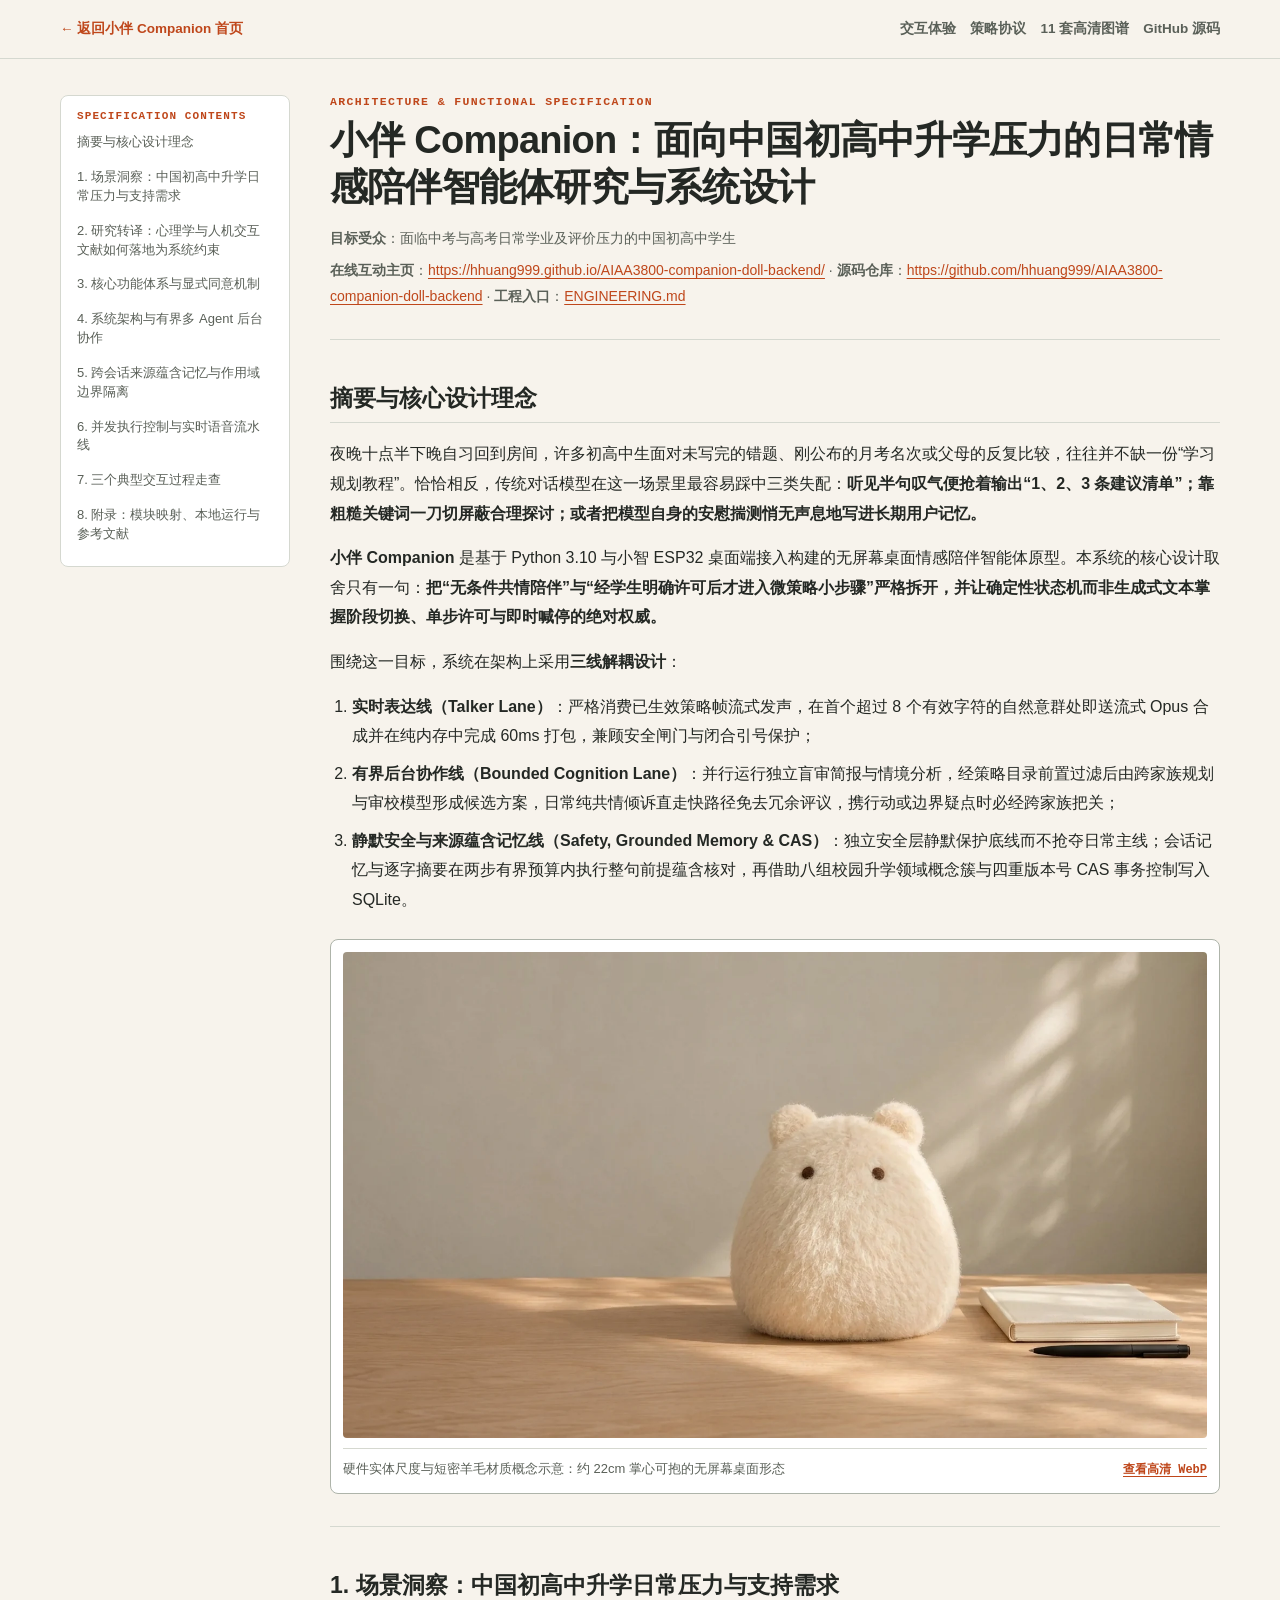
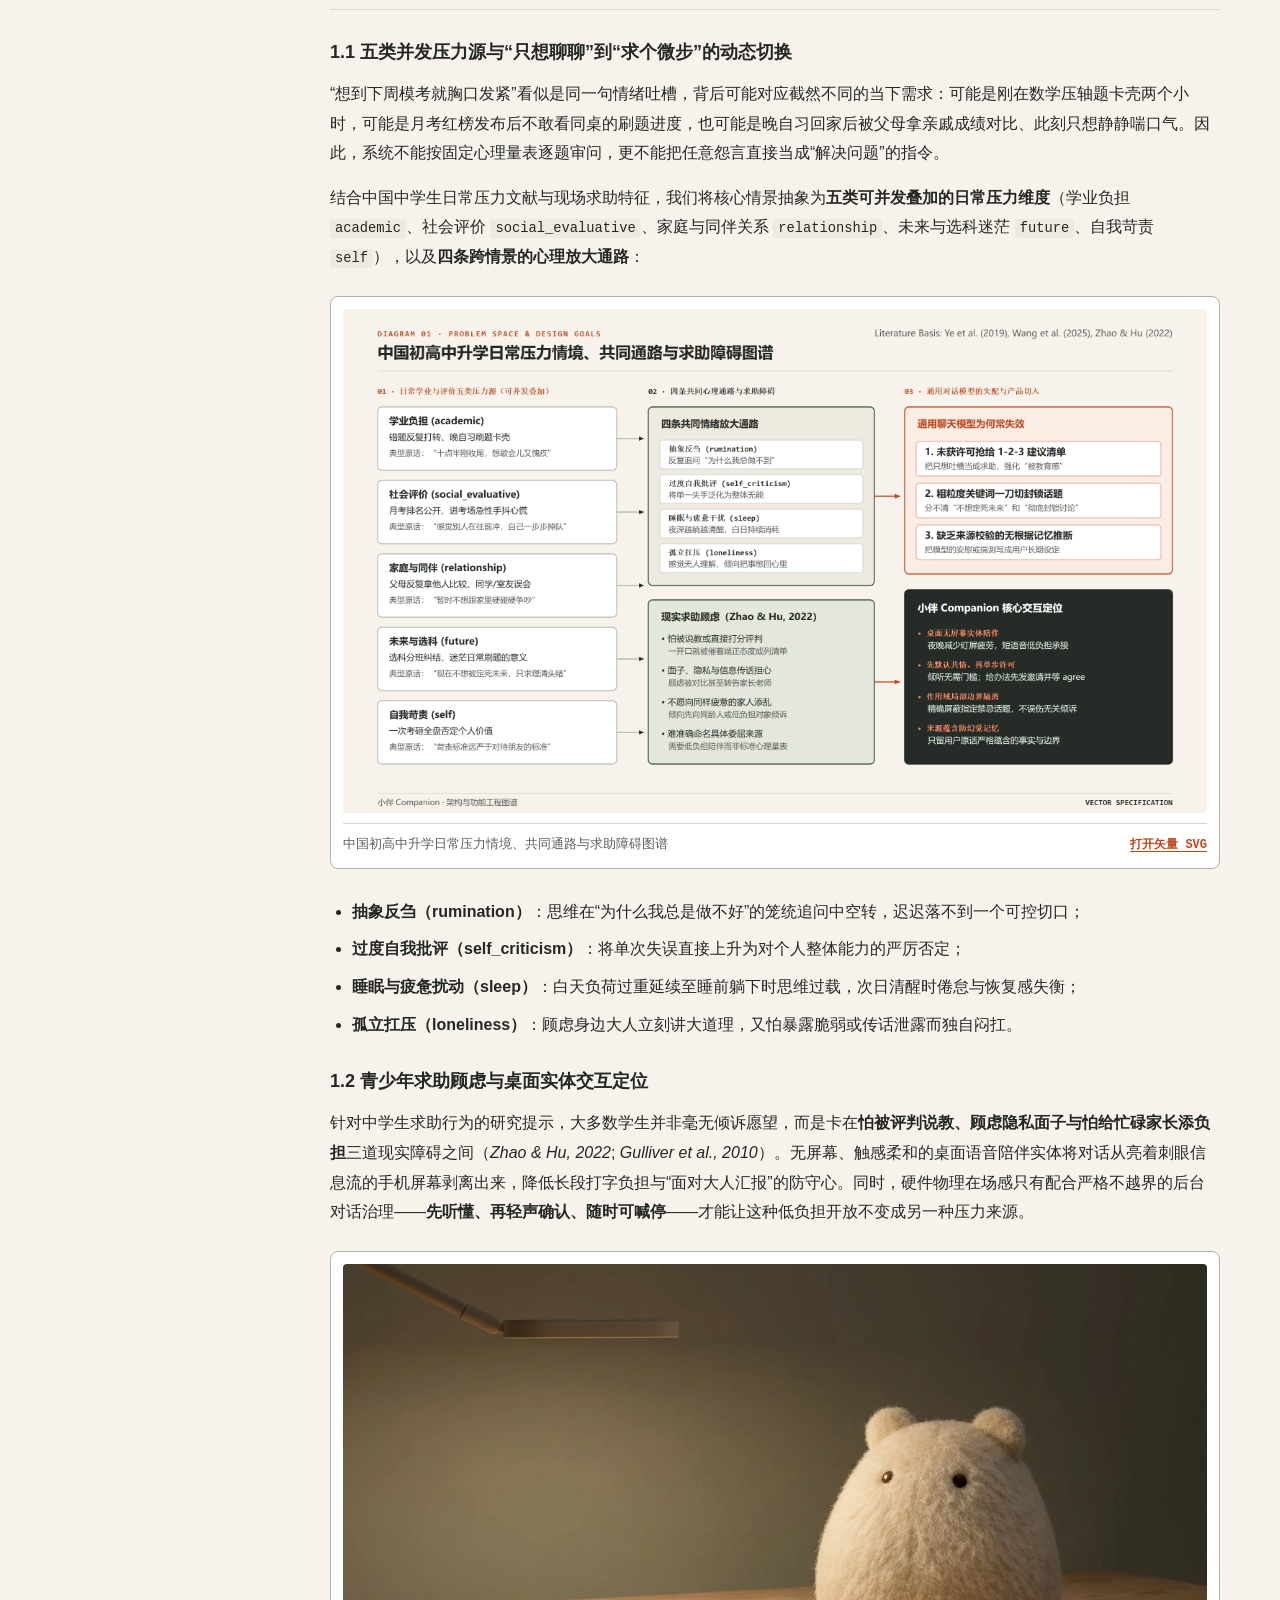
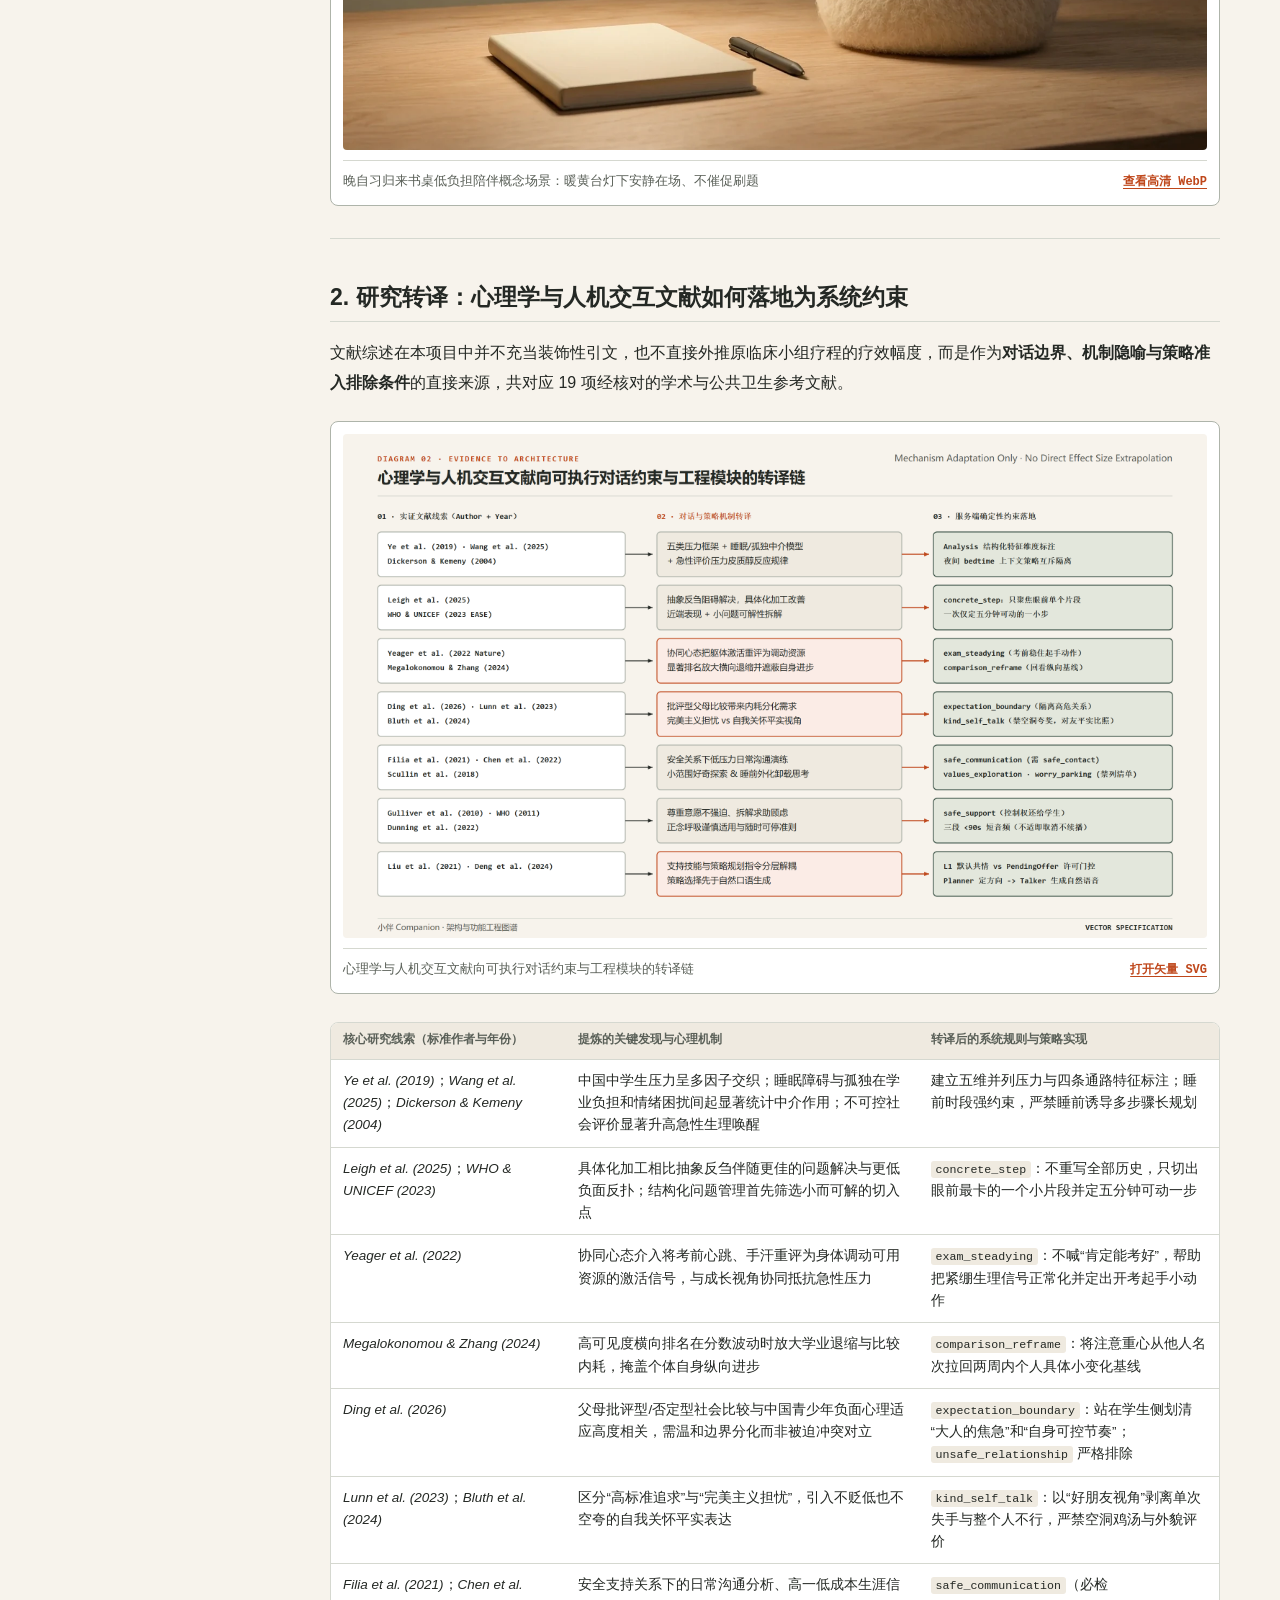
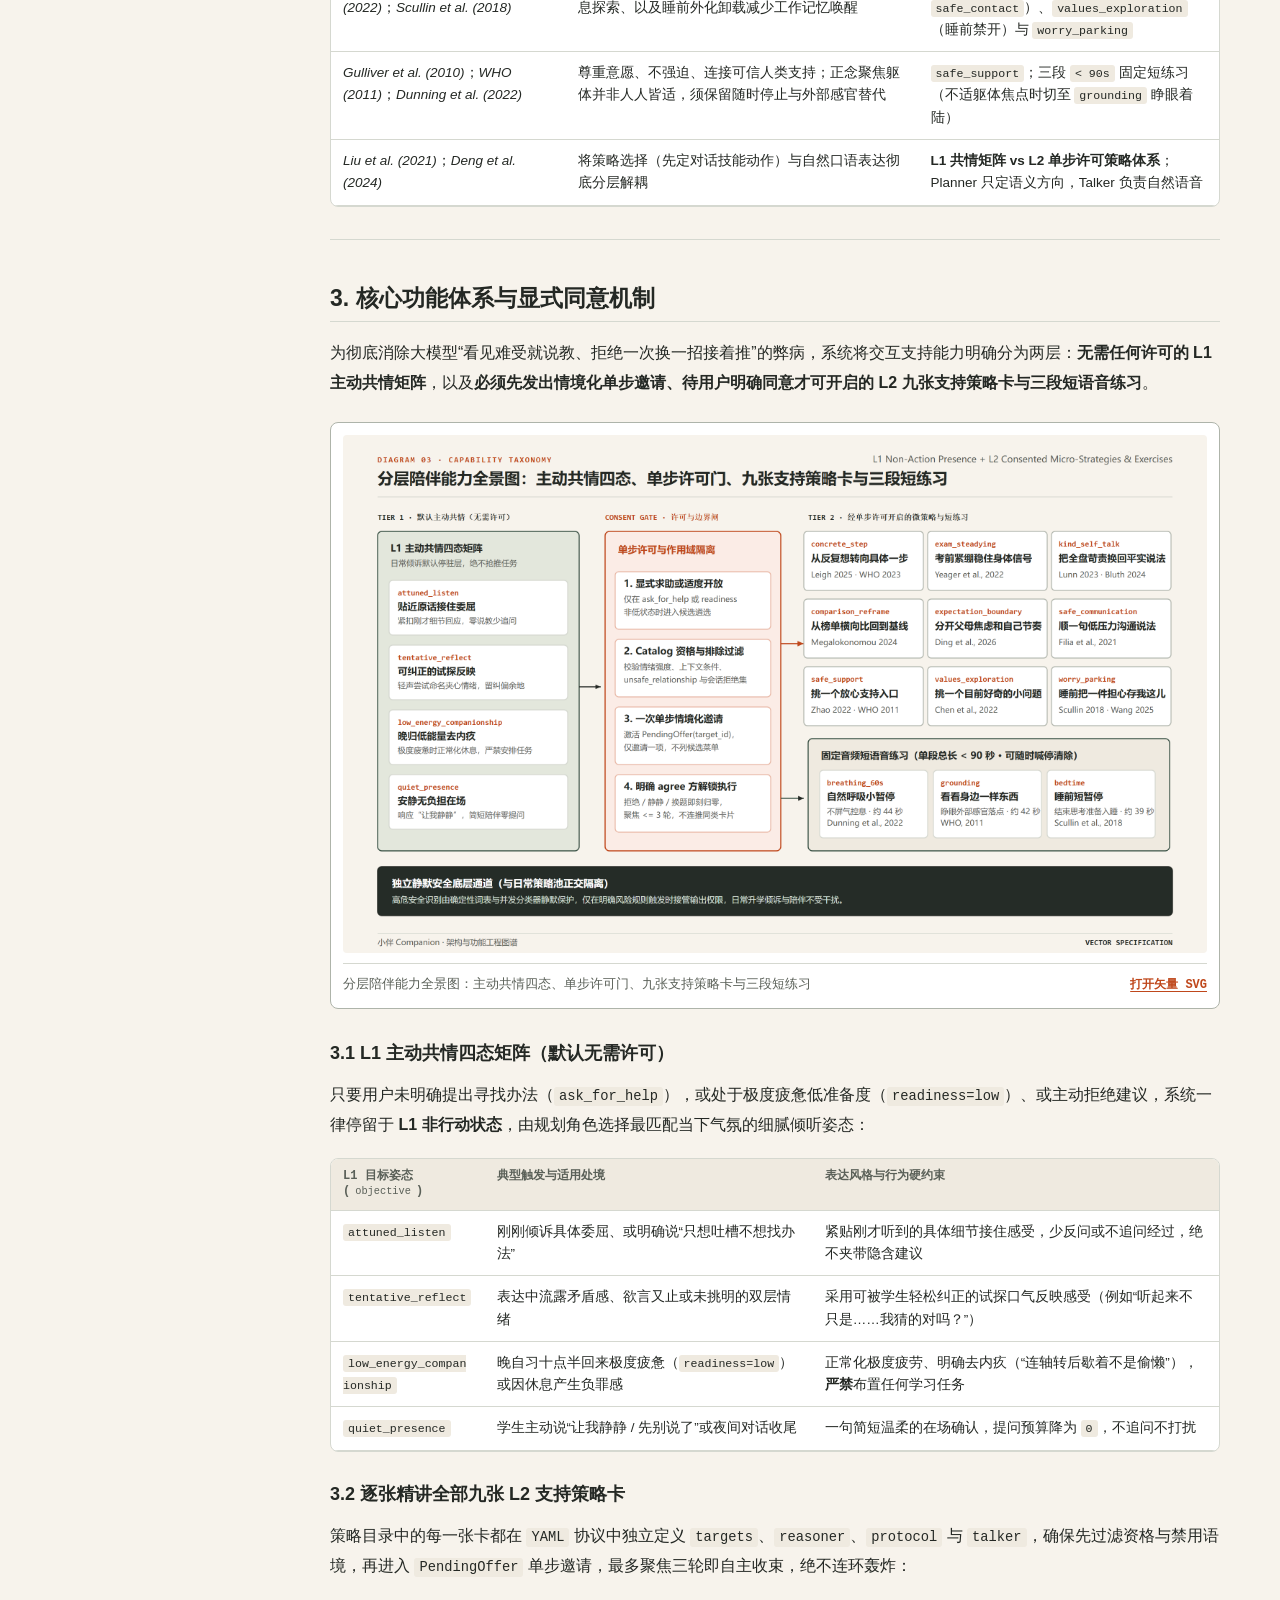
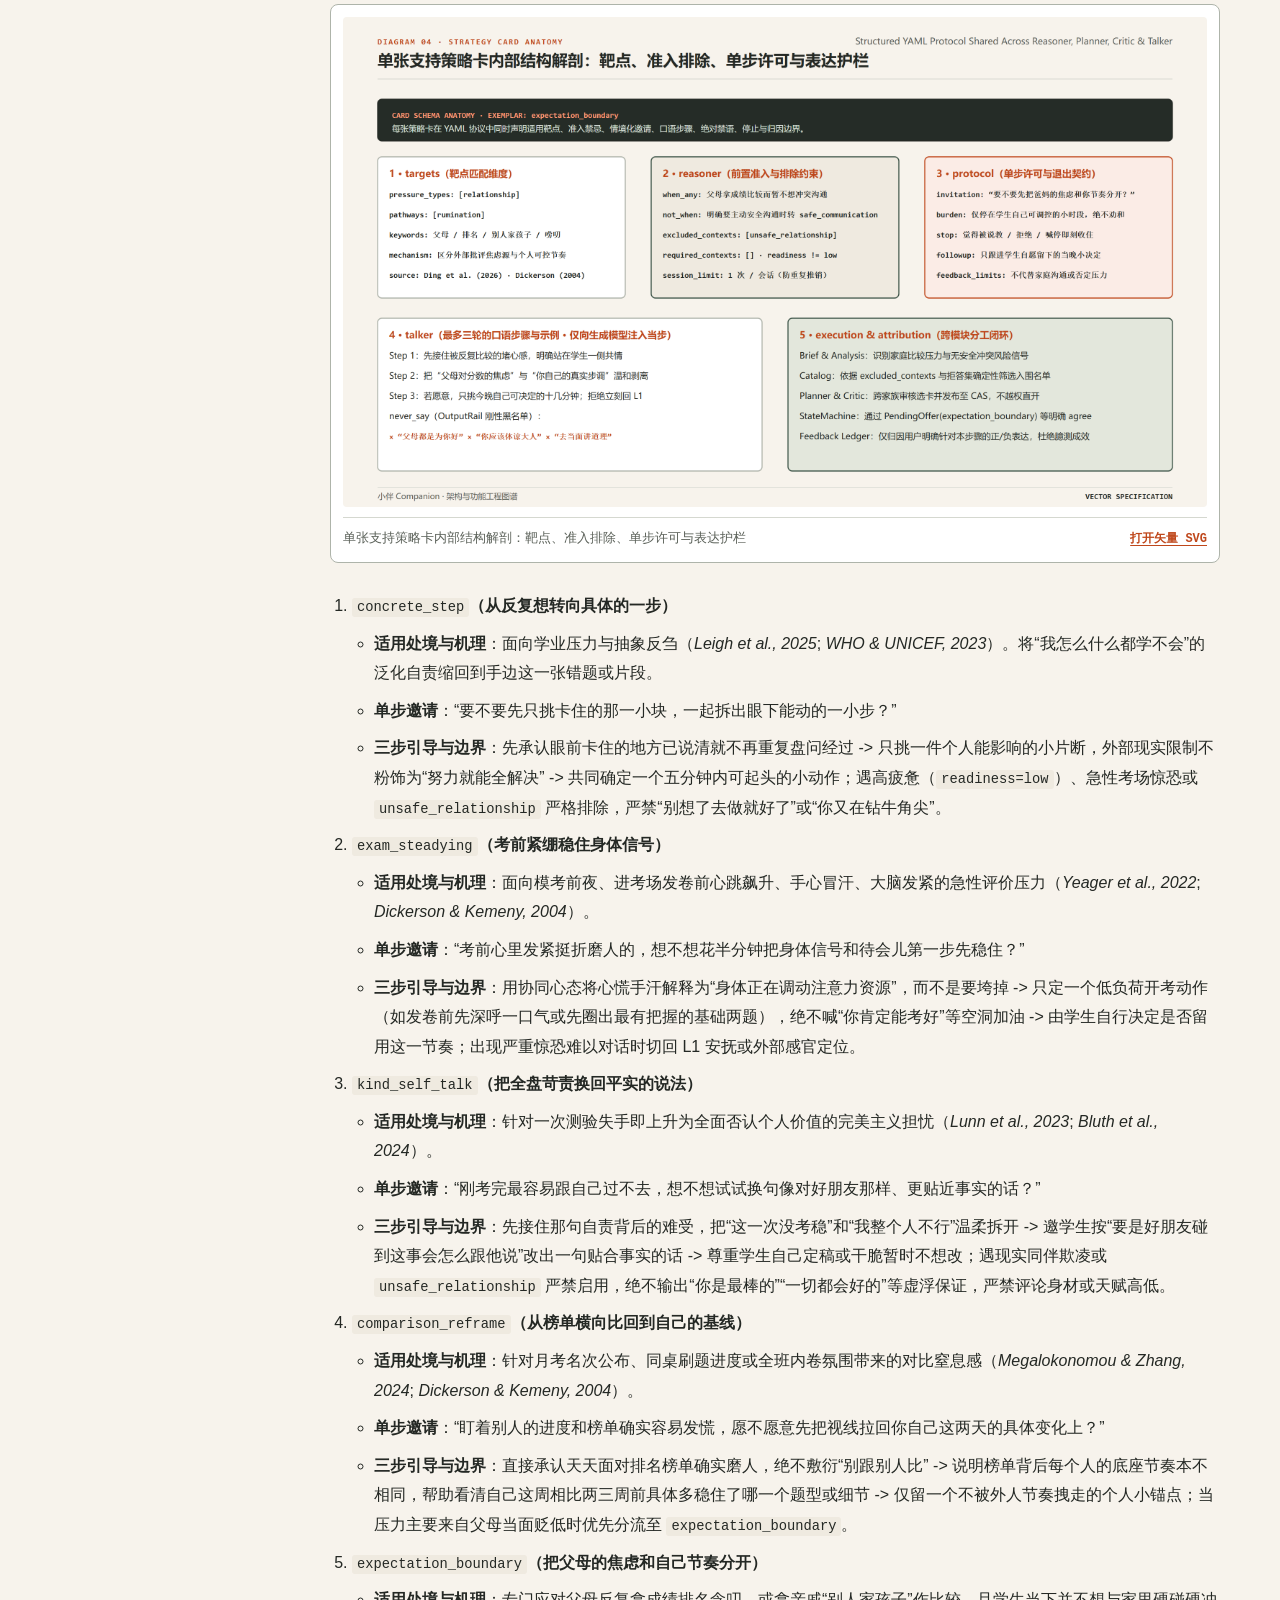
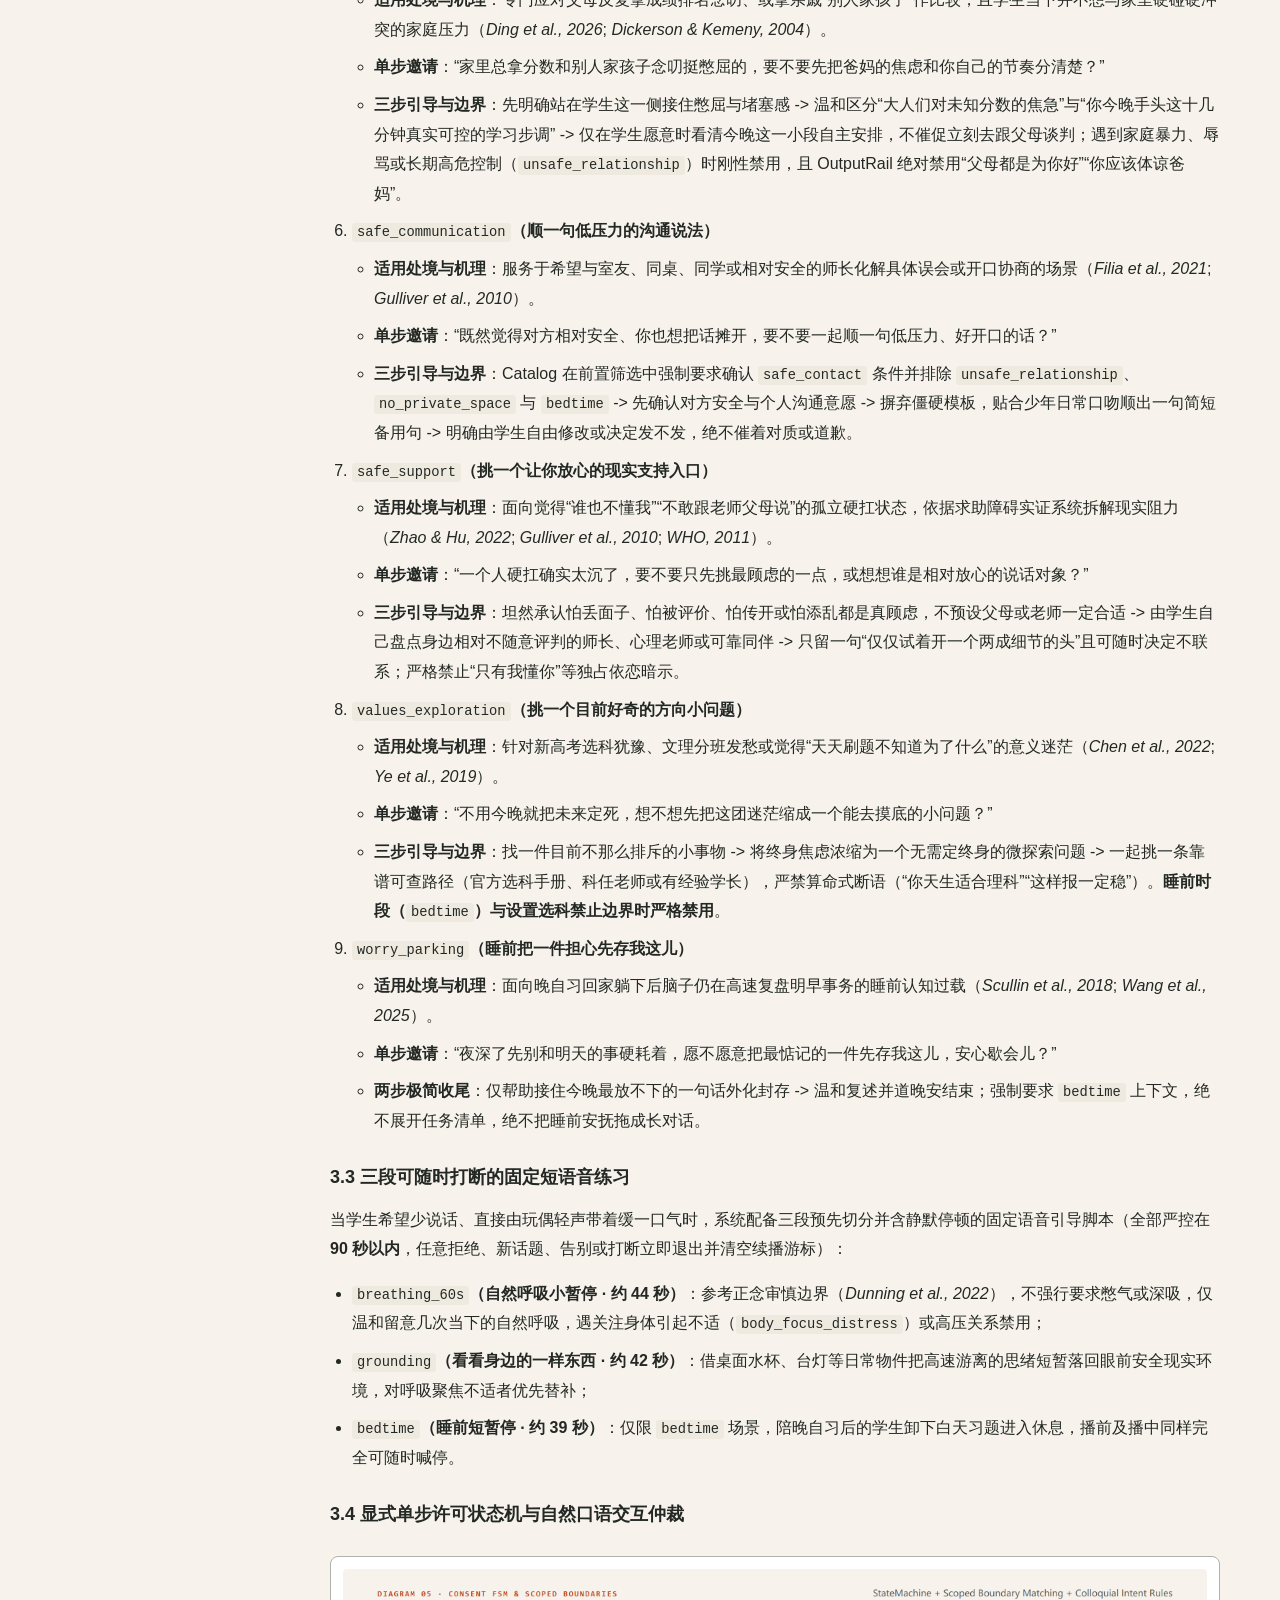
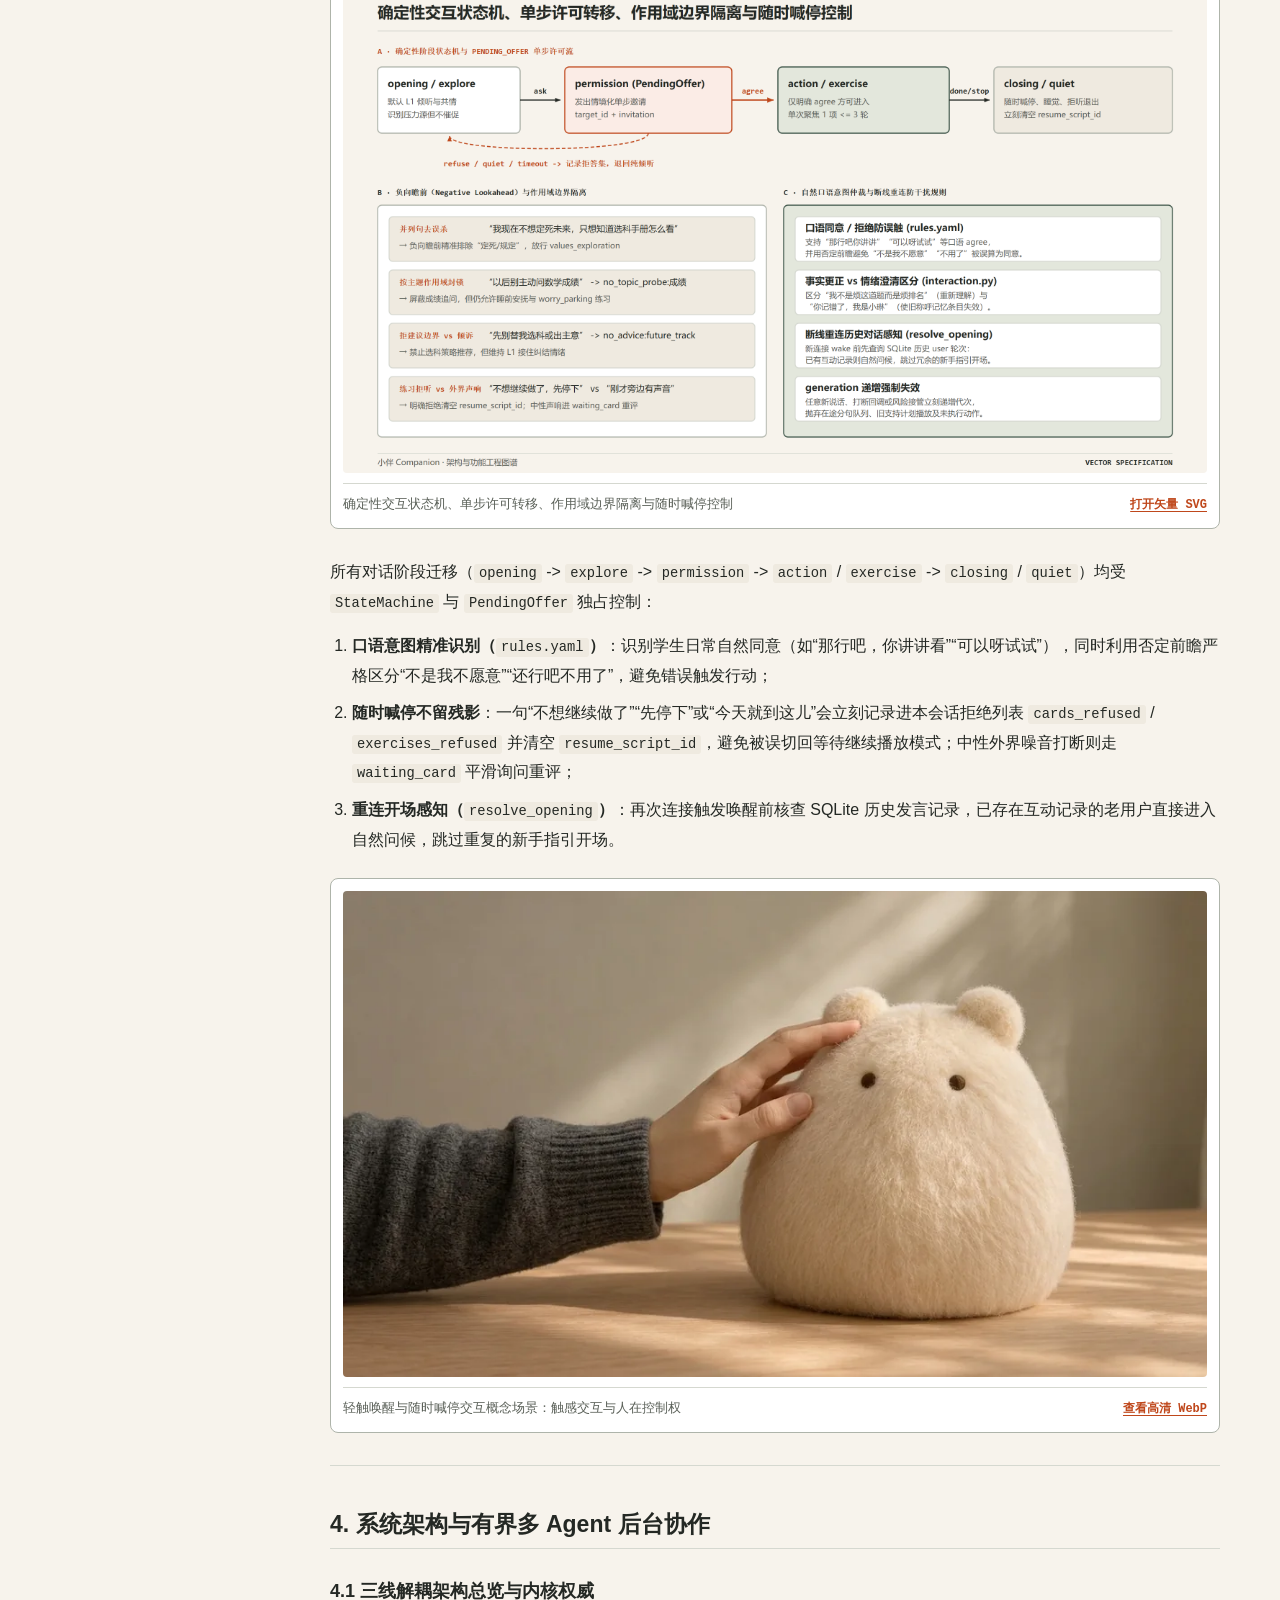
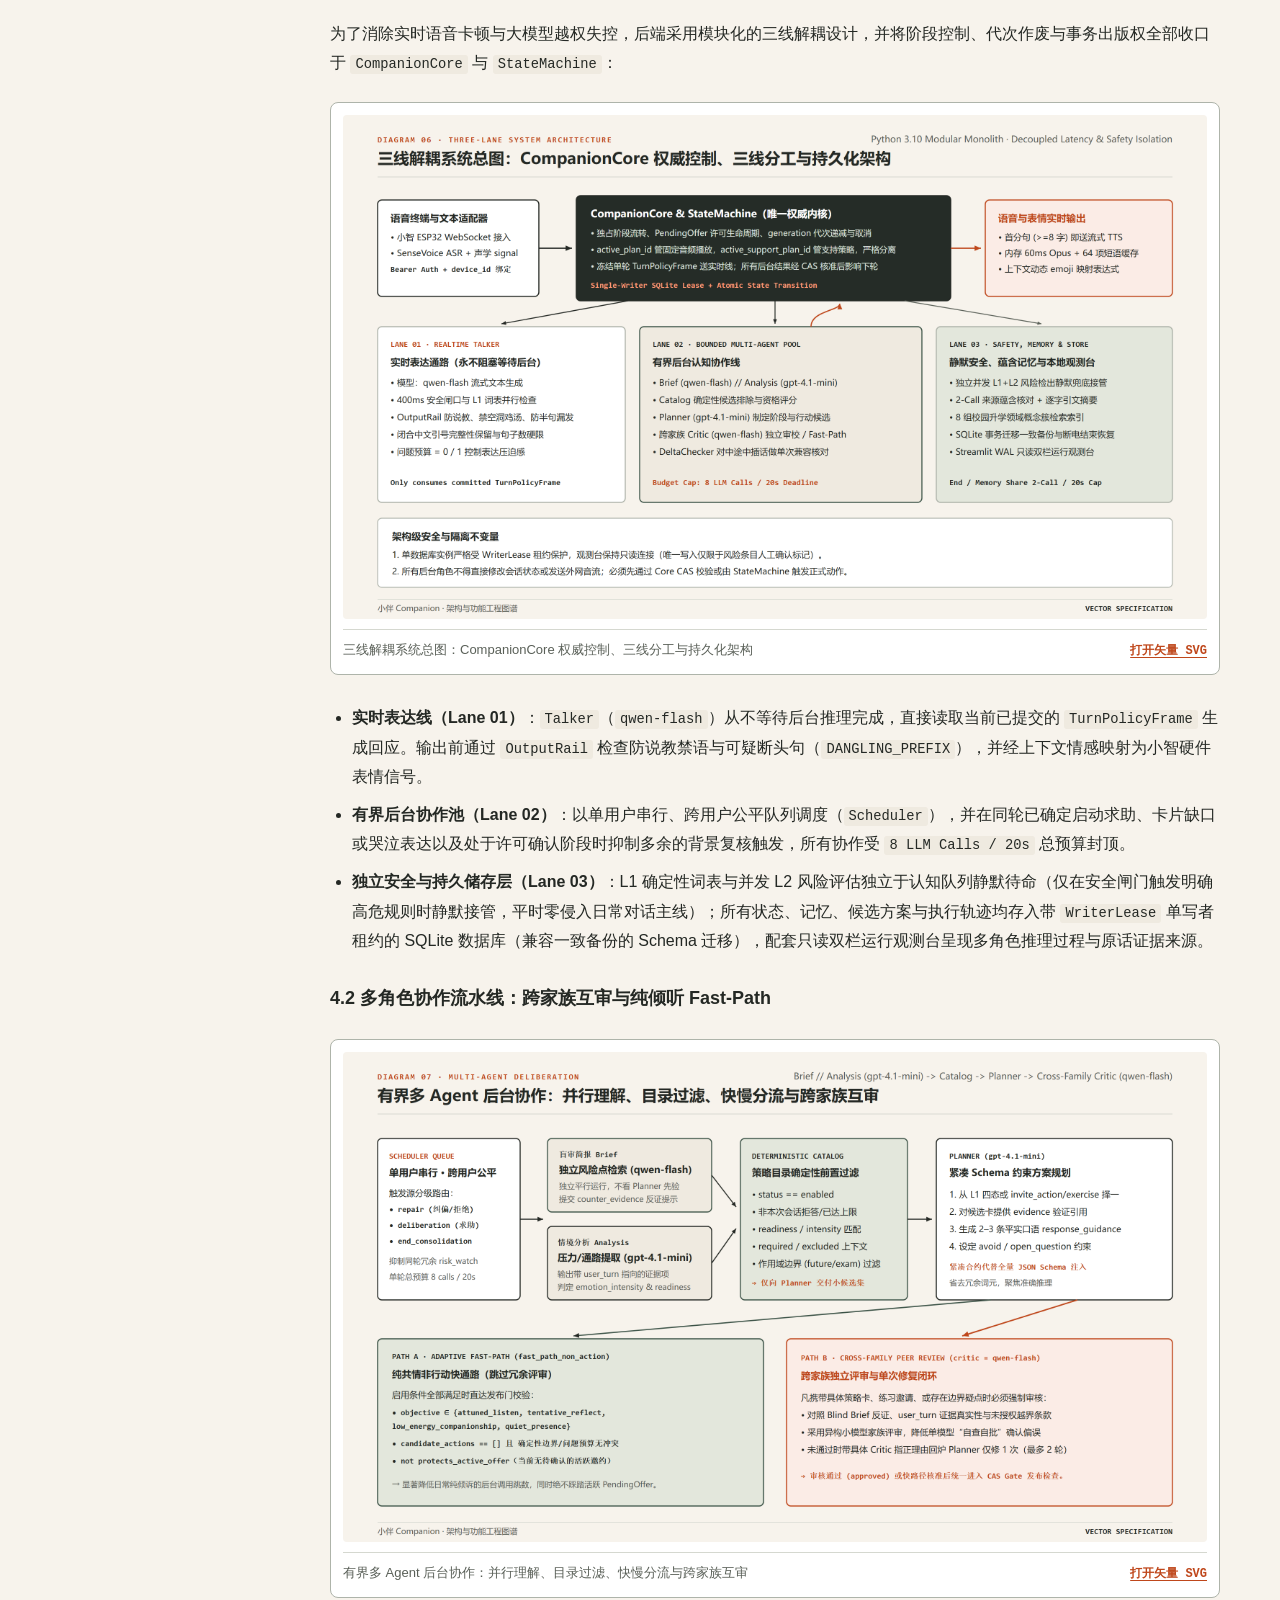
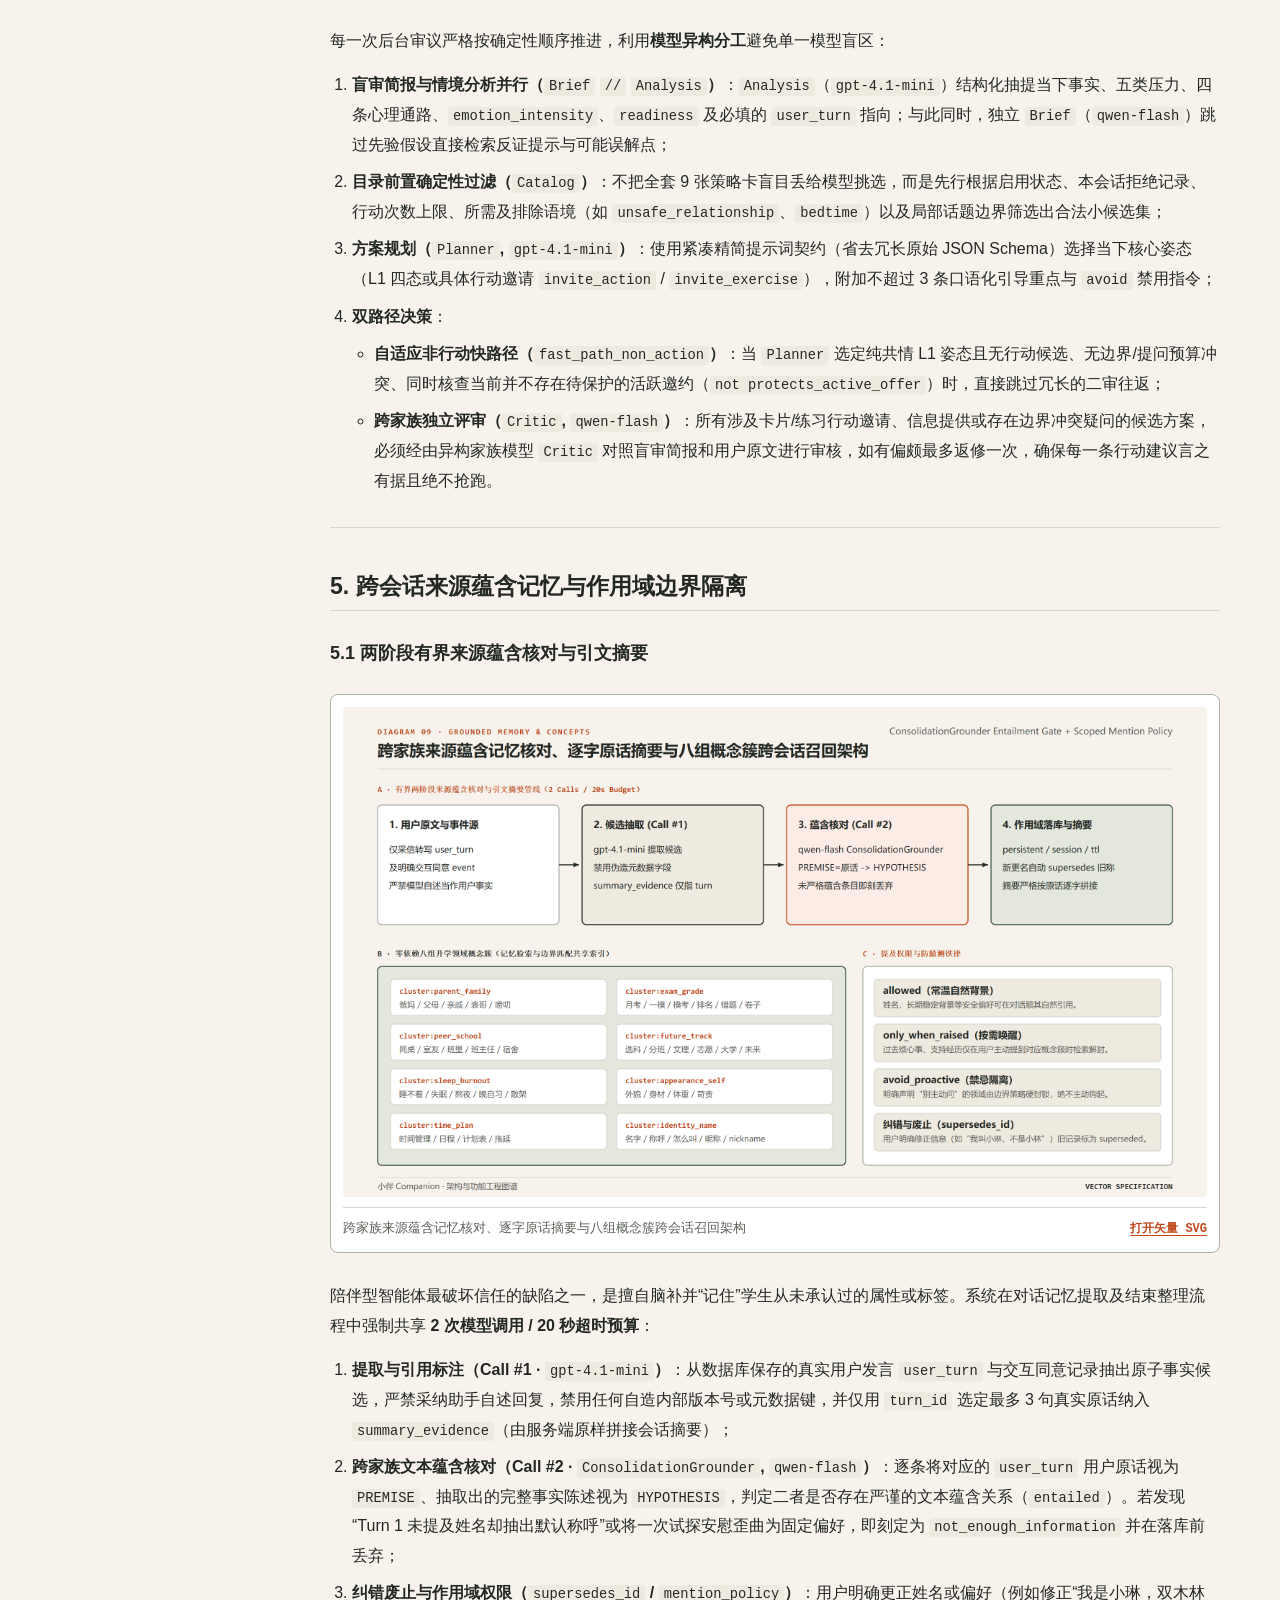
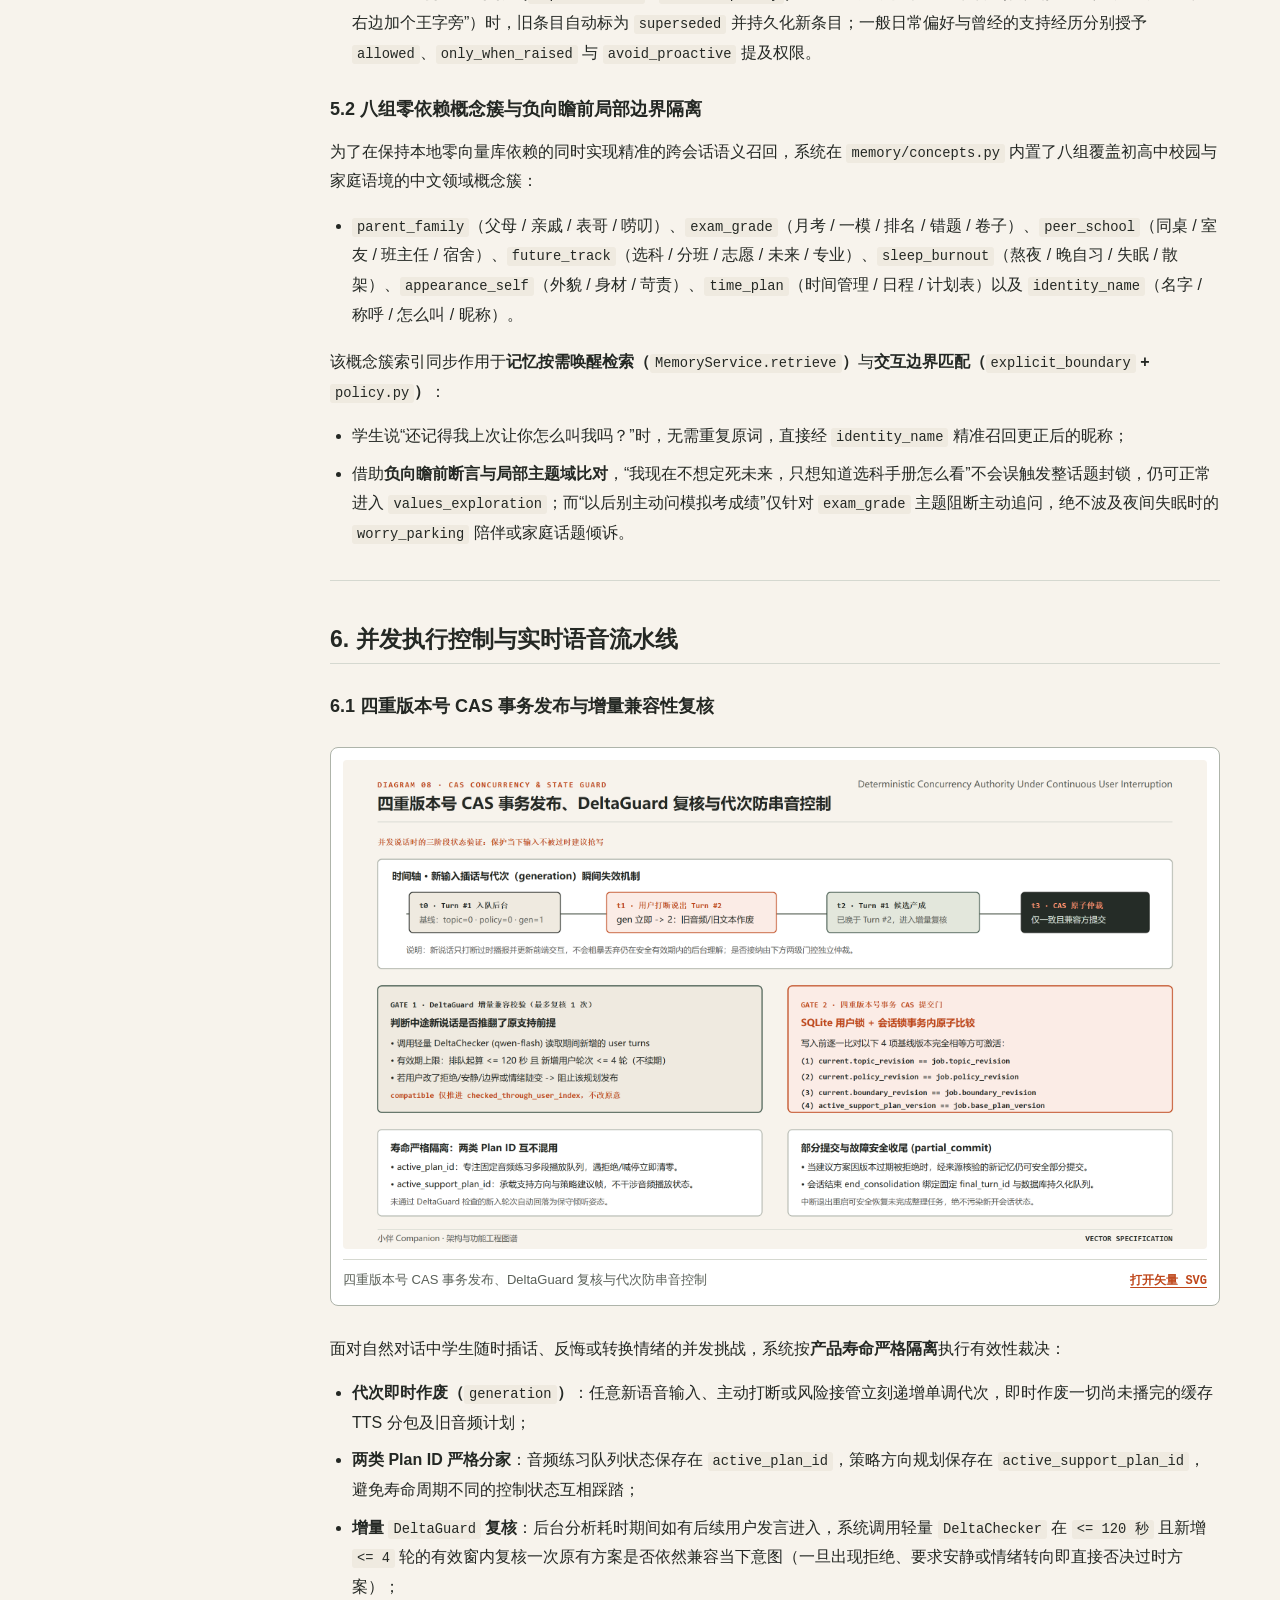
==== commit 2d3c7828: "docs(assets): add 4 identity-locked companion scene visuals and integrate into public showcase" ====
--- a/docs/research-design/index.html
+++ b/docs/research-design/index.html
@@ -199,6 +199,10 @@
       height: auto;
       border-radius: 4px;
     }
+    figure.photo-figure img {
+      aspect-ratio: 16 / 9;
+      object-fit: cover;
+    }
     figcaption {
       margin-top: 10px;
       padding-top: 8px;
@@ -208,7 +212,15 @@
       display: flex;
       flex-wrap: wrap;
       justify-content: space-between;
-      gap: 8px;
+      align-items: baseline;
+      gap: 8px 14px;
+    }
+    figcaption a {
+      white-space: nowrap;
+      font-family: var(--mono);
+      font-size: 12px;
+      font-weight: 600;
+      margin-left: auto;
     }
     .table-scroll {
       overflow-x: auto;
@@ -293,7 +305,7 @@
         <p class="doc-meta"><strong>目标受众</strong>：面临中考与高考日常学业及评价压力的中国初高中学生</p><p class="doc-meta"><strong>在线互动主页</strong>：<a href="https://hhuang999.github.io/AIAA3800-companion-doll-backend/" target="_blank" rel="noreferrer">https://hhuang999.github.io/AIAA3800-companion-doll-backend/</a> · <strong>源码仓库</strong>：<a href="https://github.com/hhuang999/AIAA3800-companion-doll-backend" target="_blank" rel="noreferrer">https://github.com/hhuang999/AIAA3800-companion-doll-backend</a> · <strong>工程入口</strong>：<a href="https://github.com/hhuang999/AIAA3800-companion-doll-backend/blob/main/ENGINEERING.md" target="_blank" rel="noreferrer">ENGINEERING.md</a></p>
       </header>
 
-      <h2 id="sec-1">摘要与核心设计理念</h2><p>夜晚十点半下晚自习回到房间，许多初高中生面对未写完的错题、刚公布的月考名次或父母的反复比较，往往并不缺一份“学习规划教程”。恰恰相反，传统对话模型在这一场景里最容易踩中三类失配：<strong>听见半句叹气便抢着输出“1、2、3 条建议清单”；靠粗糙关键词一刀切屏蔽合理探讨；或者把模型自身的安慰揣测悄无声息地写进长期用户记忆。</strong></p><p><strong>小伴 Companion</strong> 是基于 Python 3.10 与小智 ESP32 桌面端接入构建的无屏幕桌面情感陪伴智能体原型。本系统的核心设计取舍只有一句：<strong>把“无条件共情陪伴”与“经学生明确许可后才进入微策略小步骤”严格拆开，并让确定性状态机而非生成式文本掌握阶段切换、单步许可与即时喊停的绝对权威。</strong></p><p>围绕这一目标，系统在架构上采用<strong>三线解耦设计</strong>：</p><ol><li><strong>实时表达线（Talker Lane）</strong>：严格消费已生效策略帧流式发声，在首个超过 8 个有效字符的自然意群处即送流式 Opus 合成并在纯内存中完成 60ms 打包，兼顾安全闸门与闭合引号保护；</li><li><strong>有界后台协作线（Bounded Cognition Lane）</strong>：并行运行独立盲审简报与情境分析，经策略目录前置过滤后由跨家族规划与审校模型形成候选方案，日常纯共情倾诉直走快路径免去冗余评议，携行动或边界疑点时必经跨家族把关；</li><li><strong>静默安全与来源蕴含记忆线（Safety, Grounded Memory &amp; CAS）</strong>：独立安全层静默保护底线而不抢夺日常主线；会话记忆与逐字摘要在两步有界预算内执行整句前提蕴含核对，再借助八组校园升学领域概念簇与四重版本号 CAS 事务控制写入 SQLite。</li></ol><hr><h2 id="sec-1">1. 场景洞察：中国初高中升学日常压力与支持需求</h2><h3 id="sec-1-1">1.1 五类并发压力源与“只想聊聊”到“求个微步”的动态切换</h3><p>“想到下周模考就胸口发紧”看似是同一句情绪吐槽，背后可能对应截然不同的当下需求：可能是刚在数学压轴题卡壳两个小时，可能是月考红榜发布后不敢看同桌的刷题进度，也可能是晚自习回家后被父母拿亲戚成绩对比、此刻只想静静喘口气。因此，系统不能按固定心理量表逐题审问，更不能把任意怨言直接当成“解决问题”的指令。</p><p>结合中国中学生日常压力文献与现场求助特征，我们将核心情景抽象为<strong>五类可并发叠加的日常压力维度</strong>（学业负担 <code>academic</code>、社会评价 <code>social_evaluative</code>、家庭与同伴关系 <code>relationship</code>、未来与选科迷茫 <code>future</code>、自我苛责 <code>self</code>），以及<strong>四条跨情景的心理放大通路</strong>：</p><figure><img src="../assets/diagrams/01-context-and-stressors.png" width="1200" alt="中国初高中升学日常压力情境、共同通路与求助障碍图谱"><figcaption><span>中国初高中升学日常压力情境、共同通路与求助障碍图谱</span> · <a href="../assets/diagrams/01-context-and-stressors.svg" target="_blank" rel="noreferrer">打开矢量 SVG</a></figcaption></figure><ul><li><strong>抽象反刍（rumination）</strong>：思维在“为什么我总是做不好”的笼统追问中空转，迟迟落不到一个可控切口；</li><li><strong>过度自我批评（self_criticism）</strong>：将单次失误直接上升为对个人整体能力的严厉否定；</li><li><strong>睡眠与疲惫扰动（sleep）</strong>：白天负荷过重延续至睡前躺下时思维过载，次日清醒时倦怠与恢复感失衡；</li><li><strong>孤立扛压（loneliness）</strong>：顾虑身边大人立刻讲大道理，又怕暴露脆弱或传话泄露而独自闷扛。</li></ul><h3 id="sec-1-2">1.2 青少年求助顾虑与桌面实体交互定位</h3><p>针对中学生求助行为的研究提示，大多数学生并非毫无倾诉愿望，而是卡在<strong>怕被评判说教、顾虑隐私面子与怕给忙碌家长添负担</strong>三道现实障碍之间（<em>Zhao &amp; Hu, 2022</em>; <em>Gulliver et al., 2010</em>）。无屏幕、触感柔和的桌面语音陪伴实体将对话从亮着刺眼信息流的手机屏幕剥离出来，降低长段打字负担与“面对大人汇报”的防守心。同时，硬件物理在场感只有配合严格不越界的后台对话治理——<strong>先听懂、再轻声确认、随时可喊停</strong>——才能让这种低负担开放不变成另一种压力来源。</p><hr><h2 id="sec-2">2. 研究转译：心理学与人机交互文献如何落地为系统约束</h2><p>文献综述在本项目中并不充当装饰性引文，也不直接外推原临床小组疗程的疗效幅度，而是作为<strong>对话边界、机制隐喻与策略准入排除条件</strong>的直接来源，共对应 19 项经核对的学术与公共卫生参考文献。</p><figure><img src="../assets/diagrams/02-evidence-to-design.png" width="1200" alt="心理学与人机交互文献向可执行对话约束与工程模块的转译链"><figcaption><span>心理学与人机交互文献向可执行对话约束与工程模块的转译链</span> · <a href="../assets/diagrams/02-evidence-to-design.svg" target="_blank" rel="noreferrer">打开矢量 SVG</a></figcaption></figure><div class="table-scroll"><table><thead><tr><th>核心研究线索（标准作者与年份）</th><th>提炼的关键发现与心理机制</th><th>转译后的系统规则与策略实现</th></tr></thead><tbody><tr><td><em>Ye et al. (2019)</em>；<em>Wang et al. (2025)</em>；<em>Dickerson &amp; Kemeny (2004)</em></td><td>中国中学生压力呈多因子交织；睡眠障碍与孤独在学业负担和情绪困扰间起显著统计中介作用；不可控社会评价显著升高急性生理唤醒</td><td>建立五维并列压力与四条通路特征标注；睡前时段强约束，严禁睡前诱导多步骤长规划</td></tr><tr><td><em>Leigh et al. (2025)</em>；<em>WHO &amp; UNICEF (2023)</em></td><td>具体化加工相比抽象反刍伴随更佳的问题解决与更低负面反扑；结构化问题管理首先筛选小而可解的切入点</td><td><code>concrete_step</code>：不重写全部历史，只切出眼前最卡的一个小片段并定五分钟可动一步</td></tr><tr><td><em>Yeager et al. (2022)</em></td><td>协同心态介入将考前心跳、手汗重评为身体调动可用资源的激活信号，与成长视角协同抵抗急性压力</td><td><code>exam_steadying</code>：不喊“肯定能考好”，帮助把紧绷生理信号正常化并定出开考起手小动作</td></tr><tr><td><em>Megalokonomou &amp; Zhang (2024)</em></td><td>高可见度横向排名在分数波动时放大学业退缩与比较内耗，掩盖个体自身纵向进步</td><td><code>comparison_reframe</code>：将注意重心从他人名次拉回两周内个人具体小变化基线</td></tr><tr><td><em>Ding et al. (2026)</em></td><td>父母批评型/否定型社会比较与中国青少年负面心理适应高度相关，需温和边界分化而非被迫冲突对立</td><td><code>expectation_boundary</code>：站在学生侧划清“大人的焦急”和“自身可控节奏”；<code>unsafe_relationship</code> 严格排除</td></tr><tr><td><em>Lunn et al. (2023)</em>；<em>Bluth et al. (2024)</em></td><td>区分“高标准追求”与“完美主义担忧”，引入不贬低也不空夸的自我关怀平实表达</td><td><code>kind_self_talk</code>：以“好朋友视角”剥离单次失手与整个人不行，严禁空洞鸡汤与外貌评价</td></tr><tr><td><em>Filia et al. (2021)</em>；<em>Chen et al. (2022)</em>；<em>Scullin et al. (2018)</em></td><td>安全支持关系下的日常沟通分析、高一低成本生涯信息探索、以及睡前外化卸载减少工作记忆唤醒</td><td><code>safe_communication</code>（必检 <code>safe_contact</code>）、<code>values_exploration</code>（睡前禁开）与 <code>worry_parking</code></td></tr><tr><td><em>Gulliver et al. (2010)</em>；<em>WHO (2011)</em>；<em>Dunning et al. (2022)</em></td><td>尊重意愿、不强迫、连接可信人类支持；正念聚焦躯体并非人人皆适，须保留随时停止与外部感官替代</td><td><code>safe_support</code>；三段 <code>&lt; 90s</code> 固定短练习（不适躯体焦点时切至 <code>grounding</code> 睁眼着陆）</td></tr><tr><td><em>Liu et al. (2021)</em>；<em>Deng et al. (2024)</em></td><td>将策略选择（先定对话技能动作）与自然口语表达彻底分层解耦</td><td><strong>L1 共情矩阵 vs L2 单步许可策略体系</strong>；Planner 只定语义方向，Talker 负责自然语音</td></tr></tbody></table></div><hr><h2 id="sec-3">3. 核心功能体系与显式同意机制</h2><p>为彻底消除大模型“看见难受就说教、拒绝一次换一招接着推”的弊病，系统将交互支持能力明确分为两层：<strong>无需任何许可的 L1 主动共情矩阵</strong>，以及<strong>必须先发出情境化单步邀请、待用户明确同意才可开启的 L2 九张支持策略卡与三段短语音练习</strong>。</p><figure><img src="../assets/diagrams/03-strategy-taxonomy.png" width="1200" alt="分层陪伴能力全景图：主动共情四态、单步许可门、九张支持策略卡与三段短练习"><figcaption><span>分层陪伴能力全景图：主动共情四态、单步许可门、九张支持策略卡与三段短练习</span> · <a href="../assets/diagrams/03-strategy-taxonomy.svg" target="_blank" rel="noreferrer">打开矢量 SVG</a></figcaption></figure><h3 id="sec-3-1">3.1 L1 主动共情四态矩阵（默认无需许可）</h3><p>只要用户未明确提出寻找办法（<code>ask_for_help</code>），或处于极度疲惫低准备度（<code>readiness=low</code>）、或主动拒绝建议，系统一律停留于 <strong>L1 非行动状态</strong>，由规划角色选择最匹配当下气氛的细腻倾听姿态：</p><div class="table-scroll"><table><thead><tr><th>L1 目标姿态 (<code>objective</code>)</th><th>典型触发与适用处境</th><th>表达风格与行为硬约束</th></tr></thead><tbody><tr><td><strong><code>attuned_listen</code></strong></td><td>刚刚倾诉具体委屈、或明确说“只想吐槽不想找办法”</td><td>紧贴刚才听到的具体细节接住感受，少反问或不追问经过，绝不夹带隐含建议</td></tr><tr><td><strong><code>tentative_reflect</code></strong></td><td>表达中流露矛盾感、欲言又止或未挑明的双层情绪</td><td>采用可被学生轻松纠正的试探口气反映感受（例如“听起来不只是……我猜的对吗？”）</td></tr><tr><td><strong><code>low_energy_companionship</code></strong></td><td>晚自习十点半回来极度疲惫（<code>readiness=low</code>）或因休息产生负罪感</td><td>正常化极度疲劳、明确去内疚（“连轴转后歇着不是偷懒”），<strong>严禁</strong>布置任何学习任务</td></tr><tr><td><strong><code>quiet_presence</code></strong></td><td>学生主动说“让我静静 / 先别说了”或夜间对话收尾</td><td>一句简短温柔的在场确认，提问预算降为 <code>0</code>，不追问不打扰</td></tr></tbody></table></div><h3 id="sec-3-2">3.2 逐张精讲全部九张 L2 支持策略卡</h3><p>策略目录中的每一张卡都在 <code>YAML</code> 协议中独立定义 <code>targets</code>、<code>reasoner</code>、<code>protocol</code> 与 <code>talker</code>，确保先过滤资格与禁用语境，再进入 <code>PendingOffer</code> 单步邀请，最多聚焦三轮即自主收束，绝不连环轰炸：</p><figure><img src="../assets/diagrams/04-strategy-card-anatomy.png" width="1200" alt="单张支持策略卡内部结构解剖：靶点、准入排除、单步许可与表达护栏"><figcaption><span>单张支持策略卡内部结构解剖：靶点、准入排除、单步许可与表达护栏</span> · <a href="../assets/diagrams/04-strategy-card-anatomy.svg" target="_blank" rel="noreferrer">打开矢量 SVG</a></figcaption></figure><ol><li><strong><code>concrete_step</code>（从反复想转向具体的一步）</strong><ul class="sub-list"><li><strong>适用处境与机理</strong>：面向学业压力与抽象反刍（<em>Leigh et al., 2025</em>; <em>WHO &amp; UNICEF, 2023</em>）。将“我怎么什么都学不会”的泛化自责缩回到手边这一张错题或片段。</li><li><strong>单步邀请</strong>：“要不要先只挑卡住的那一小块，一起拆出眼下能动的一小步？”</li><li><strong>三步引导与边界</strong>：先承认眼前卡住的地方已说清就不再重复盘问经过 -&gt; 只挑一件个人能影响的小片断，外部现实限制不粉饰为“努力就能全解决” -&gt; 共同确定一个五分钟内可起头的小动作；遇高疲惫（<code>readiness=low</code>）、急性考场惊恐或 <code>unsafe_relationship</code> 严格排除，严禁“别想了去做就好了”或“你又在钻牛角尖”。</li></ul></li><li><strong><code>exam_steadying</code>（考前紧绷稳住身体信号）</strong><ul class="sub-list"><li><strong>适用处境与机理</strong>：面向模考前夜、进考场发卷前心跳飙升、手心冒汗、大脑发紧的急性评价压力（<em>Yeager et al., 2022</em>; <em>Dickerson &amp; Kemeny, 2004</em>）。</li><li><strong>单步邀请</strong>：“考前心里发紧挺折磨人的，想不想花半分钟把身体信号和待会儿第一步先稳住？”</li><li><strong>三步引导与边界</strong>：用协同心态将心慌手汗解释为“身体正在调动注意力资源”，而不是要垮掉 -&gt; 只定一个低负荷开考动作（如发卷前先深呼一口气或先圈出最有把握的基础两题），绝不喊“你肯定能考好”等空洞加油 -&gt; 由学生自行决定是否留用这一节奏；出现严重惊恐难以对话时切回 L1 安抚或外部感官定位。</li></ul></li><li><strong><code>kind_self_talk</code>（把全盘苛责换回平实的说法）</strong><ul class="sub-list"><li><strong>适用处境与机理</strong>：针对一次测验失手即上升为全面否认个人价值的完美主义担忧（<em>Lunn et al., 2023</em>; <em>Bluth et al., 2024</em>）。</li><li><strong>单步邀请</strong>：“刚考完最容易跟自己过不去，想不想试试换句像对好朋友那样、更贴近事实的话？”</li><li><strong>三步引导与边界</strong>：先接住那句自责背后的难受，把“这一次没考稳”和“我整个人不行”温柔拆开 -&gt; 邀学生按“要是好朋友碰到这事会怎么跟他说”改出一句贴合事实的话 -&gt; 尊重学生自己定稿或干脆暂时不想改；遇现实同伴欺凌或 <code>unsafe_relationship</code> 严禁启用，绝不输出“你是最棒的”“一切都会好的”等虚浮保证，严禁评论身材或天赋高低。</li></ul></li><li><strong><code>comparison_reframe</code>（从榜单横向比回到自己的基线）</strong><ul class="sub-list"><li><strong>适用处境与机理</strong>：针对月考名次公布、同桌刷题进度或全班内卷氛围带来的对比窒息感（<em>Megalokonomou &amp; Zhang, 2024</em>; <em>Dickerson &amp; Kemeny, 2004</em>）。</li><li><strong>单步邀请</strong>：“盯着别人的进度和榜单确实容易发慌，愿不愿意先把视线拉回你自己这两天的具体变化上？”</li><li><strong>三步引导与边界</strong>：直接承认天天面对排名榜单确实磨人，绝不敷衍“别跟别人比” -&gt; 说明榜单背后每个人的底座节奏本不相同，帮助看清自己这周相比两三周前具体多稳住了哪一个题型或细节 -&gt; 仅留一个不被外人节奏拽走的个人小锚点；当压力主要来自父母当面贬低时优先分流至 <code>expectation_boundary</code>。</li></ul></li><li><strong><code>expectation_boundary</code>（把父母的焦虑和自己节奏分开）</strong><ul class="sub-list"><li><strong>适用处境与机理</strong>：专门应对父母反复拿成绩排名念叨、或拿亲戚“别人家孩子”作比较，且学生当下并不想与家里硬碰硬冲突的家庭压力（<em>Ding et al., 2026</em>; <em>Dickerson &amp; Kemeny, 2004</em>）。</li><li><strong>单步邀请</strong>：“家里总拿分数和别人家孩子念叨挺憋屈的，要不要先把爸妈的焦虑和你自己的节奏分清楚？”</li><li><strong>三步引导与边界</strong>：先明确站在学生这一侧接住憋屈与堵塞感 -&gt; 温和区分“大人们对未知分数的焦急”与“你今晚手头这十几分钟真实可控的学习步调” -&gt; 仅在学生愿意时看清今晚这一小段自主安排，不催促立刻去跟父母谈判；遇到家庭暴力、辱骂或长期高危控制（<code>unsafe_relationship</code>）时刚性禁用，且 OutputRail 绝对禁用“父母都是为你好”“你应该体谅爸妈”。</li></ul></li><li><strong><code>safe_communication</code>（顺一句低压力的沟通说法）</strong><ul class="sub-list"><li><strong>适用处境与机理</strong>：服务于希望与室友、同桌、同学或相对安全的师长化解具体误会或开口协商的场景（<em>Filia et al., 2021</em>; <em>Gulliver et al., 2010</em>）。</li><li><strong>单步邀请</strong>：“既然觉得对方相对安全、你也想把话摊开，要不要一起顺一句低压力、好开口的话？”</li><li><strong>三步引导与边界</strong>：Catalog 在前置筛选中强制要求确认 <code>safe_contact</code> 条件并排除 <code>unsafe_relationship</code>、<code>no_private_space</code> 与 <code>bedtime</code> -&gt; 先确认对方安全与个人沟通意愿 -&gt; 摒弃僵硬模板，贴合少年日常口吻顺出一句简短备用句 -&gt; 明确由学生自由修改或决定发不发，绝不催着对质或道歉。</li></ul></li><li><strong><code>safe_support</code>（挑一个让你放心的现实支持入口）</strong><ul class="sub-list"><li><strong>适用处境与机理</strong>：面向觉得“谁也不懂我”“不敢跟老师父母说”的孤立硬扛状态，依据求助障碍实证系统拆解现实阻力（<em>Zhao &amp; Hu, 2022</em>; <em>Gulliver et al., 2010</em>; <em>WHO, 2011</em>）。</li><li><strong>单步邀请</strong>：“一个人硬扛确实太沉了，要不要只先挑最顾虑的一点，或想想谁是相对放心的说话对象？”</li><li><strong>三步引导与边界</strong>：坦然承认怕丢面子、怕被评价、怕传开或怕添乱都是真顾虑，不预设父母或老师一定合适 -&gt; 由学生自己盘点身边相对不随意评判的师长、心理老师或可靠同伴 -&gt; 只留一句“仅仅试着开一个两成细节的头”且可随时决定不联系；严格禁止“只有我懂你”等独占依恋暗示。</li></ul></li><li><strong><code>values_exploration</code>（挑一个目前好奇的方向小问题）</strong><ul class="sub-list"><li><strong>适用处境与机理</strong>：针对新高考选科犹豫、文理分班发愁或觉得“天天刷题不知道为了什么”的意义迷茫（<em>Chen et al., 2022</em>; <em>Ye et al., 2019</em>）。</li><li><strong>单步邀请</strong>：“不用今晚就把未来定死，想不想先把这团迷茫缩成一个能去摸底的小问题？”</li><li><strong>三步引导与边界</strong>：找一件目前不那么排斥的小事物 -&gt; 将终身焦虑浓缩为一个无需定终身的微探索问题 -&gt; 一起挑一条靠谱可查路径（官方选科手册、科任老师或有经验学长），严禁算命式断语（“你天生适合理科”“这样报一定稳”）。<strong>睡前时段（<code>bedtime</code>）与设置选科禁止边界时严格禁用</strong>。</li></ul></li><li><strong><code>worry_parking</code>（睡前把一件担心先存我这儿）</strong><ul class="sub-list"><li><strong>适用处境与机理</strong>：面向晚自习回家躺下后脑子仍在高速复盘明早事务的睡前认知过载（<em>Scullin et al., 2018</em>; <em>Wang et al., 2025</em>）。</li><li><strong>单步邀请</strong>：“夜深了先别和明天的事硬耗着，愿不愿意把最惦记的一件先存我这儿，安心歇会儿？”</li><li><strong>两步极简收尾</strong>：仅帮助接住今晚最放不下的一句话外化封存 -&gt; 温和复述并道晚安结束；强制要求 <code>bedtime</code> 上下文，绝不展开任务清单，绝不把睡前安抚拖成长对话。</li></ul></li></ol><h3 id="sec-3-3">3.3 三段可随时打断的固定短语音练习</h3><p>当学生希望少说话、直接由玩偶轻声带着缓一口气时，系统配备三段预先切分并含静默停顿的固定语音引导脚本（全部严控在 <strong>90 秒以内</strong>，任意拒绝、新话题、告别或打断立即退出并清空续播游标）：</p><ul><li><strong><code>breathing_60s</code>（自然呼吸小暂停 · 约 44 秒）</strong>：参考正念审慎边界（<em>Dunning et al., 2022</em>），不强行要求憋气或深吸，仅温和留意几次当下的自然呼吸，遇关注身体引起不适（<code>body_focus_distress</code>）或高压关系禁用；</li><li><strong><code>grounding</code>（看看身边的一样东西 · 约 42 秒）</strong>：借桌面水杯、台灯等日常物件把高速游离的思绪短暂落回眼前安全现实环境，对呼吸聚焦不适者优先替补；</li><li><strong><code>bedtime</code>（睡前短暂停 · 约 39 秒）</strong>：仅限 <code>bedtime</code> 场景，陪晚自习后的学生卸下白天习题进入休息，播前及播中同样完全可随时喊停。</li></ul><h3 id="sec-3-4">3.4 显式单步许可状态机与自然口语交互仲裁</h3><figure><img src="../assets/diagrams/05-consent-boundary-fsm.png" width="1200" alt="确定性交互状态机、单步许可转移、作用域边界隔离与随时喊停控制"><figcaption><span>确定性交互状态机、单步许可转移、作用域边界隔离与随时喊停控制</span> · <a href="../assets/diagrams/05-consent-boundary-fsm.svg" target="_blank" rel="noreferrer">打开矢量 SVG</a></figcaption></figure><p>所有对话阶段迁移（<code>opening</code> -&gt; <code>explore</code> -&gt; <code>permission</code> -&gt; <code>action</code> / <code>exercise</code> -&gt; <code>closing</code> / <code>quiet</code>）均受 <code>StateMachine</code> 与 <code>PendingOffer</code> 独占控制：</p><ol><li><strong>口语意图精准识别（<code>rules.yaml</code>）</strong>：识别学生日常自然同意（如“那行吧，你讲讲看”“可以呀试试”），同时利用否定前瞻严格区分“不是我不愿意”“还行吧不用了”，避免错误触发行动；</li><li><strong>随时喊停不留残影</strong>：一句“不想继续做了”“先停下”或“今天就到这儿”会立刻记录进本会话拒绝列表 <code>cards_refused</code> / <code>exercises_refused</code> 并清空 <code>resume_script_id</code>，避免被误切回等待继续播放模式；中性外界噪音打断则走 <code>waiting_card</code> 平滑询问重评；</li><li><strong>重连开场感知（<code>resolve_opening</code>）</strong>：再次连接触发唤醒前核查 SQLite 历史发言记录，已存在互动记录的老用户直接进入自然问候，跳过重复的新手指引开场。</li></ol><hr><h2 id="sec-4">4. 系统架构与有界多 Agent 后台协作</h2><h3 id="sec-4-1">4.1 三线解耦架构总览与内核权威</h3><p>为了消除实时语音卡顿与大模型越权失控，后端采用模块化的三线解耦设计，并将阶段控制、代次作废与事务出版权全部收口于 <code>CompanionCore</code> 与 <code>StateMachine</code>：</p><figure><img src="../assets/diagrams/06-system-architecture.png" width="1200" alt="三线解耦系统总图：CompanionCore 权威控制、三线分工与持久化架构"><figcaption><span>三线解耦系统总图：CompanionCore 权威控制、三线分工与持久化架构</span> · <a href="../assets/diagrams/06-system-architecture.svg" target="_blank" rel="noreferrer">打开矢量 SVG</a></figcaption></figure><ul><li><strong>实时表达线（Lane 01）</strong>：<code>Talker</code>（<code>qwen-flash</code>）从不等待后台推理完成，直接读取当前已提交的 <code>TurnPolicyFrame</code> 生成回应。输出前通过 <code>OutputRail</code> 检查防说教禁语与可疑断头句（<code>DANGLING_PREFIX</code>），并经上下文情感映射为小智硬件表情信号。</li><li><strong>有界后台协作池（Lane 02）</strong>：以单用户串行、跨用户公平队列调度（<code>Scheduler</code>），并在同轮已确定启动求助、卡片缺口或哭泣表达以及处于许可确认阶段时抑制多余的背景复核触发，所有协作受 <code>8 LLM Calls / 20s</code> 总预算封顶。</li><li><strong>独立安全与持久储存层（Lane 03）</strong>：L1 确定性词表与并发 L2 风险评估独立于认知队列静默待命（仅在安全闸门触发明确高危规则时静默接管，平时零侵入日常对话主线）；所有状态、记忆、候选方案与执行轨迹均存入带 <code>WriterLease</code> 单写者租约的 SQLite 数据库（兼容一致备份的 Schema 迁移），配套只读双栏运行观测台呈现多角色推理过程与原话证据来源。</li></ul><h3 id="sec-4-2">4.2 多角色协作流水线：跨家族互审与纯倾听 Fast-Path</h3><figure><img src="../assets/diagrams/07-multiagent-deliberation.png" width="1200" alt="有界多 Agent 后台协作：并行理解、目录过滤、快慢分流与跨家族互审"><figcaption><span>有界多 Agent 后台协作：并行理解、目录过滤、快慢分流与跨家族互审</span> · <a href="../assets/diagrams/07-multiagent-deliberation.svg" target="_blank" rel="noreferrer">打开矢量 SVG</a></figcaption></figure><p>每一次后台审议严格按确定性顺序推进，利用<strong>模型异构分工</strong>避免单一模型盲区：</p><ol><li><strong>盲审简报与情境分析并行（<code>Brief</code> <code>//</code> <code>Analysis</code>）</strong>：<code>Analysis</code>（<code>gpt-4.1-mini</code>）结构化抽提当下事实、五类压力、四条心理通路、<code>emotion_intensity</code>、<code>readiness</code> 及必填的 <code>user_turn</code> 指向；与此同时，独立 <code>Brief</code>（<code>qwen-flash</code>）跳过先验假设直接检索反证提示与可能误解点；</li><li><strong>目录前置确定性过滤（<code>Catalog</code>）</strong>：不把全套 9 张策略卡盲目丢给模型挑选，而是先行根据启用状态、本会话拒绝记录、行动次数上限、所需及排除语境（如 <code>unsafe_relationship</code>、<code>bedtime</code>）以及局部话题边界筛选出合法小候选集；</li><li><strong>方案规划（<code>Planner</code>, <code>gpt-4.1-mini</code>）</strong>：使用紧凑精简提示词契约（省去冗长原始 JSON Schema）选择当下核心姿态（L1 四态或具体行动邀请 <code>invite_action</code> / <code>invite_exercise</code>），附加不超过 3 条口语化引导重点与 <code>avoid</code> 禁用指令；</li><li><strong>双路径决策</strong>：<ul class="sub-list"><li><strong>自适应非行动快路径（<code>fast_path_non_action</code>）</strong>：当 <code>Planner</code> 选定纯共情 L1 姿态且无行动候选、无边界/提问预算冲突、同时核查当前并不存在待保护的活跃邀约（<code>not protects_active_offer</code>）时，直接跳过冗长的二审往返；</li><li><strong>跨家族独立评审（<code>Critic</code>, <code>qwen-flash</code>）</strong>：所有涉及卡片/练习行动邀请、信息提供或存在边界冲突疑问的候选方案，必须经由异构家族模型 <code>Critic</code> 对照盲审简报和用户原文进行审核，如有偏颇最多返修一次，确保每一条行动建议言之有据且绝不抢跑。</li></ul></li></ol><hr><h2 id="sec-5">5. 跨会话来源蕴含记忆与作用域边界隔离</h2><h3 id="sec-5-1">5.1 两阶段有界来源蕴含核对与引文摘要</h3><figure><img src="../assets/diagrams/09-grounded-memory.png" width="1200" alt="跨家族来源蕴含记忆核对、逐字原话摘要与八组概念簇跨会话召回架构"><figcaption><span>跨家族来源蕴含记忆核对、逐字原话摘要与八组概念簇跨会话召回架构</span> · <a href="../assets/diagrams/09-grounded-memory.svg" target="_blank" rel="noreferrer">打开矢量 SVG</a></figcaption></figure><p>陪伴型智能体最破坏信任的缺陷之一，是擅自脑补并“记住”学生从未承认过的属性或标签。系统在对话记忆提取及结束整理流程中强制共享 <strong>2 次模型调用 / 20 秒超时预算</strong>：</p><ol><li><strong>提取与引用标注（Call #1 · <code>gpt-4.1-mini</code>）</strong>：从数据库保存的真实用户发言 <code>user_turn</code> 与交互同意记录抽出原子事实候选，严禁采纳助手自述回复，禁用任何自造内部版本号或元数据键，并仅用 <code>turn_id</code> 选定最多 3 句真实原话纳入 <code>summary_evidence</code>（由服务端原样拼接会话摘要）；</li><li><strong>跨家族文本蕴含核对（Call #2 · <code>ConsolidationGrounder</code>, <code>qwen-flash</code>）</strong>：逐条将对应的 <code>user_turn</code> 用户原话视为 <code>PREMISE</code>、抽取出的完整事实陈述视为 <code>HYPOTHESIS</code>，判定二者是否存在严谨的文本蕴含关系（<code>entailed</code>）。若发现“Turn 1 未提及姓名却抽出默认称呼”或将一次试探安慰歪曲为固定偏好，即刻定为 <code>not_enough_information</code> 并在落库前丢弃；</li><li><strong>纠错废止与作用域权限（<code>supersedes_id</code> / <code>mention_policy</code>）</strong>：用户明确更正姓名或偏好（例如修正“我是小琳，双木林右边加个王字旁”）时，旧条目自动标为 <code>superseded</code> 并持久化新条目；一般日常偏好与曾经的支持经历分别授予 <code>allowed</code>、<code>only_when_raised</code> 与 <code>avoid_proactive</code> 提及权限。</li></ol><h3 id="sec-5-2">5.2 八组零依赖概念簇与负向瞻前局部边界隔离</h3><p>为了在保持本地零向量库依赖的同时实现精准的跨会话语义召回，系统在 <code>memory/concepts.py</code> 内置了八组覆盖初高中校园与家庭语境的中文领域概念簇：</p><ul><li><strong><code>parent_family</code></strong>（父母 / 亲戚 / 表哥 / 唠叨）、<strong><code>exam_grade</code></strong>（月考 / 一模 / 排名 / 错题 / 卷子）、<strong><code>peer_school</code></strong>（同桌 / 室友 / 班主任 / 宿舍）、<strong><code>future_track</code></strong>（选科 / 分班 / 志愿 / 未来 / 专业）、<strong><code>sleep_burnout</code></strong>（熬夜 / 晚自习 / 失眠 / 散架）、<strong><code>appearance_self</code></strong>（外貌 / 身材 / 苛责）、<strong><code>time_plan</code></strong>（时间管理 / 日程 / 计划表）以及 <strong><code>identity_name</code></strong>（名字 / 称呼 / 怎么叫 / 昵称）。</li></ul><p>该概念簇索引同步作用于<strong>记忆按需唤醒检索（<code>MemoryService.retrieve</code>）</strong>与<strong>交互边界匹配（<code>explicit_boundary</code> + <code>policy.py</code>）</strong>：</p><ul><li>学生说“还记得我上次让你怎么叫我吗？”时，无需重复原词，直接经 <code>identity_name</code> 精准召回更正后的昵称；</li><li>借助<strong>负向瞻前断言与局部主题域比对</strong>，“我现在不想定死未来，只想知道选科手册怎么看”不会误触发整话题封锁，仍可正常进入 <code>values_exploration</code>；而“以后别主动问模拟考成绩”仅针对 <code>exam_grade</code> 主题阻断主动追问，绝不波及夜间失眠时的 <code>worry_parking</code> 陪伴或家庭话题倾诉。</li></ul><hr><h2 id="sec-6">6. 并发执行控制与实时语音流水线</h2><h3 id="sec-6-1">6.1 四重版本号 CAS 事务发布与增量兼容性复核</h3><figure><img src="../assets/diagrams/08-cas-concurrency.png" width="1200" alt="四重版本号 CAS 事务发布、DeltaGuard 复核与代次防串音控制"><figcaption><span>四重版本号 CAS 事务发布、DeltaGuard 复核与代次防串音控制</span> · <a href="../assets/diagrams/08-cas-concurrency.svg" target="_blank" rel="noreferrer">打开矢量 SVG</a></figcaption></figure><p>面对自然对话中学生随时插话、反悔或转换情绪的并发挑战，系统按<strong>产品寿命严格隔离</strong>执行有效性裁决：</p><ul><li><strong>代次即时作废（<code>generation</code>）</strong>：任意新语音输入、主动打断或风险接管立刻递增单调代次，即时作废一切尚未播完的缓存 TTS 分包及旧音频计划；</li><li><strong>两类 Plan ID 严格分家</strong>：音频练习队列状态保存在 <code>active_plan_id</code>，策略方向规划保存在 <code>active_support_plan_id</code>，避免寿命周期不同的控制状态互相踩踏；</li><li><strong>增量 <code>DeltaGuard</code> 复核</strong>：后台分析耗时期间如有后续用户发言进入，系统调用轻量 <code>DeltaChecker</code> 在 <code>&lt;= 120 秒</code> 且新增 <code>&lt;= 4</code> 轮的有效窗内复核一次原有方案是否依然兼容当下意图（一旦出现拒绝、要求安静或情绪转向即直接否决过时方案）；</li><li><strong>四重版本号原子 CAS 提交</strong>：发布前在 SQLite 用户锁与会话锁事务内严格比对 <code>(1) topic_revision</code>、<code>(2) policy_revision</code>、<code>(3) boundary_revision</code> 及 <code>(4) base_plan_version == active_support_plan_version</code> 完全相等。若方案因过时被拒绝，同一任务内已经通过蕴含核对的新记忆仍可通过<strong>部分提交（partial commit）</strong>安全保留，会话结束整理 <code>end_consolidation</code> 亦绑定固定 <code>final_turn_id</code> 支持崩溃重试不串新会话。</li></ul><h3 id="sec-6-2">6.2 实时流式分句 TTS 与纯内存 60ms Opus 打包管线</h3><figure><img src="../assets/diagrams/10-voice-opus-pipeline.png" width="1200" alt="实时分句流式 TTS、内存 60ms Opus 打包、短语热缓存与固定音频切管流水线"><figcaption><span>实时分句流式 TTS、内存 60ms Opus 打包、短语热缓存与固定音频切管流水线</span> · <a href="../assets/diagrams/10-voice-opus-pipeline.svg" target="_blank" rel="noreferrer">打开矢量 SVG</a></figcaption></figure><p>为了让无屏幕玩偶保持顺滑的对话呼吸感，语音输出通路在适配器层与表达层做了四级深度优化：</p><ol><li><strong>首分句提前派发与引号保护（<code>core/talker.py</code>）</strong>：流式表达首段积累至 <code>&gt;= 8</code> 个有效字符并遇到自然逗号/句号时即先送 TTS 合成，与后续文本生成并行推进；同时在断句边界处连带吸纳紧随闭合中文引号（<code>”’」』</code>）且持有短引号内标点，避免半句话或缺失尾引号的支离破碎感；</li><li><strong>64 项短语 LRU 热缓存（<code>PacketCache</code>）</strong>：高复用度的温暖短句承接语直接命中内存已编码的 Opus 帧序列，免去外部音频合成往返；</li><li><strong>零磁盘 I/O 内存 Opus 直转</strong>：对接 <code>gpt-4o-mini-tts</code> 直接拉取流式 <code>opus</code> 输出，经 <code>PyAV</code> 内存重采样与 <code>opuslib_next</code> 编码为小智标准 60ms 帧推送至桌面端（保持对固定提交 <code>92337881</code> 六处端侧补丁与 <code>Bearer Auth</code> 的协议兼容），彻底消除了落盘临时 WAV 读写与外部子进程转换开销；</li><li><strong>并发安全闸口</strong>：实时响应与风险检查并行运行，超过 400ms 风险未报异常即先行放行低风险文本音频流，迟到高危信号仍保有随时切断后续播报的主权。</li></ol><hr><h2 id="sec-7">7. 三个典型交互过程走查</h2><p>以下三个合成高校前备考日常交互样例，完整呈现状态机单步许可、非行动快路径与跨会话作用域边界的协同运作：</p><figure><img src="../assets/diagrams/11-interaction-walkthroughs.png" width="1200" alt="三幕典型高中日常交互过程走查：许可进入、疲惫喊停与跨会话边界记忆"><figcaption><span>三幕典型高中日常交互过程走查：许可进入、疲惫喊停与跨会话边界记忆</span> · <a href="../assets/diagrams/11-interaction-walkthroughs.svg" target="_blank" rel="noreferrer">打开矢量 SVG</a></figcaption></figure><ol><li><strong>过程一 · 父母排名比较压力与单步许可进入</strong>：学生在晚饭后抱怨父母又拿表哥成绩比较且暂不想吵架、询问“怎么办”。<code>Catalog</code> 确认无家庭危险关系（<code>unsafe_relationship</code> 未触发）后入围 <code>expectation_boundary</code> 并经 <code>Critic</code> 核准；此时 <code>Core</code> 并未直接讲道理，而是先驻留在 <code>permission</code> 阶段发出单步邀请（“要不要先把爸妈的焦虑和你自己的节奏分清楚？”）。待学生回复口语同意“行吧，那你讲讲怎么分”后方进入 <code>action</code>，仅围绕今晚这一页错题的自主步调展开一步支持。</li><li><strong>过程二 · 晚自习散架疲惫与随时喊停</strong>：学生十点半回到房间抱怨刷不动题但歇十分钟就内疚得像犯罪，同时说明“先别给我排办法”。<code>Planner</code> 判定 <code>readiness=low</code> 且含明确拒建议，选择 L1 <code>low_energy_companionship</code> 并因无行动候选及活跃邀约命中 <code>fast_path_non_action</code>，温柔正常化疲惫而绝不布置学习任务；随后学生追说“我想先自己静静”，<code>Core</code> 立即触发 <code>quiet</code>、<code>generation</code> 递增作废多余流程、将提问预算锁为 <code>0</code>，只留下一句温和在场确认。</li><li><strong>过程三 · 跨会话更名记忆与局部成绩边界隔离</strong>：首个会话中学生说出“我叫小林，以后别主动问数学成绩”并在第二句纠正“我是小琳，双木林右边加个王字旁”；结束整理通过 <code>ConsolidationGrounder</code> 校验后，将新称呼设为活跃并把“小林”置为 <code>superseded</code>，同时独立持久化 <code>no_topic_probe:成绩</code>。次日重新连接触发 <code>wake</code> 时，系统识别已有历史记录从而跳过冗余新手指引，仅当学生提问“上次让你怎么叫我？”时通过 <code>identity_name</code> 簇原样答出带王字旁的小琳；紧接着切换至睡前入睡困难话题，依然无缝进入 <code>worry_parking</code> 陪伴收尾，不因学习话题禁问边界误伤睡前支持。</li></ol><hr><h2 id="sec-8">8. 附录：模块映射、本地运行与参考文献</h2><h3 id="sec-22">附录 A · 功能与架构代码模块对应表</h3><div class="table-scroll"><table><thead><tr><th>系统层级</th><th>仓库模块路径</th><th>核心职责说明</th></tr></thead><tbody><tr><td><strong>核心状态与许可仲裁</strong></td><td><a href="https://github.com/hhuang999/AIAA3800-companion-doll-backend/blob/main/companion/companion/core" target="_blank" rel="noreferrer"> T0 </a></td><td><code>CompanionCore</code> 状态持有者、<code>StateMachine</code> 单步许可状态转换、<code>generation</code> 代次作废、开场重连检测（<code>helpers.py</code>）、<code>Talker</code> 分句切片与 <code>OutputRail</code>、<code>risk.py</code> 静默安全分类</td></tr><tr><td><strong>有界多 Agent 协作</strong></td><td><a href="https://github.com/hhuang999/AIAA3800-companion-doll-backend/blob/main/companion/companion/cognition" target="_blank" rel="noreferrer"> T0 </a></td><td>公平并发调度 <code>Scheduler</code>、自适应 Fast-Path 与四重 CAS 协调 <code>Orchestrator</code>、<code>Brief</code> / <code>Analysis</code> / <code>Planner</code> / <code>Critic</code> / <code>DeltaChecker</code> 模型角色与提示词压缩、<code>policy.py</code> 作用域边界判断</td></tr><tr><td><strong>来源蕴含记忆与存储</strong></td><td><a href="https://github.com/hhuang999/AIAA3800-companion-doll-backend/blob/main/companion/companion/memory" target="_blank" rel="noreferrer"> T0 </a> · <a href="https://github.com/hhuang999/AIAA3800-companion-doll-backend/blob/main/companion/companion/store" target="_blank" rel="noreferrer"> T1 </a></td><td>八组中文概念簇索引（<code>concepts.py</code>）、<code>ConsolidationGrounder</code> 来源蕴含核对、SQLite 单写者租约 <code>WriterLease</code> 及一致备份事务迁移</td></tr><tr><td><strong>内容目录与固定音频</strong></td><td><a href="https://github.com/hhuang999/AIAA3800-companion-doll-backend/blob/main/companion/companion/content" target="_blank" rel="noreferrer"> T0 </a> · <a href="https://github.com/hhuang999/AIAA3800-companion-doll-backend/blob/main/companion/companion/config" target="_blank" rel="noreferrer"> T1 </a></td><td>九张策略卡与三段短练习 YAML、提示词模板 <code>.j2</code>、内容准入校验及分段固定音频清单绑定</td></tr><tr><td><strong>端侧适配与观测台</strong></td><td><a href="https://github.com/hhuang999/AIAA3800-companion-doll-backend/blob/main/companion/companion/adapters" target="_blank" rel="noreferrer"> T0 </a> · <a href="https://github.com/hhuang999/AIAA3800-companion-doll-backend/blob/main/companion/companion/dashboard" target="_blank" rel="noreferrer"> T1 </a></td><td>小智 ESP32 WebSocket + 内存 60ms Opus 输出适配器、64 项短语缓存、本地命令行交互与 WAL 只读双栏运行观测台</td></tr><tr><td><strong>上游补丁与构建脚本</strong></td><td><a href="https://github.com/hhuang999/AIAA3800-companion-doll-backend/blob/main/xiaozhi_patch" target="_blank" rel="noreferrer"> T0 </a> · <a href="https://github.com/hhuang999/AIAA3800-companion-doll-backend/blob/main/scripts" target="_blank" rel="noreferrer"> T1 </a></td><td>固定小智上游提交（<code>92337881</code>）六处鉴权及协议补丁、静态展示数据导出脚本 <code>build_project_site.py</code></td></tr></tbody></table></div><h3 id="sec-23">附录 B · 本地运行入口（Windows PowerShell）</h3><p>环境搭建详情参见 <a href="https://github.com/hhuang999/AIAA3800-companion-doll-backend/blob/main/ENGINEERING.md" target="_blank" rel="noreferrer">ENGINEERING.md</a> 与 <a href="https://github.com/hhuang999/AIAA3800-companion-doll-backend/blob/main/companion/docs/XIAOZHI_HANDOFF.md" target="_blank" rel="noreferrer">XIAOZHI_HANDOFF.md</a>：</p><pre data-lang="powershell"><code># 1. 创建项目独立 Python 3.10 虚拟环境与运行依赖
+      <h2 id="sec-1">摘要与核心设计理念</h2><p>夜晚十点半下晚自习回到房间，许多初高中生面对未写完的错题、刚公布的月考名次或父母的反复比较，往往并不缺一份“学习规划教程”。恰恰相反，传统对话模型在这一场景里最容易踩中三类失配：<strong>听见半句叹气便抢着输出“1、2、3 条建议清单”；靠粗糙关键词一刀切屏蔽合理探讨；或者把模型自身的安慰揣测悄无声息地写进长期用户记忆。</strong></p><p><strong>小伴 Companion</strong> 是基于 Python 3.10 与小智 ESP32 桌面端接入构建的无屏幕桌面情感陪伴智能体原型。本系统的核心设计取舍只有一句：<strong>把“无条件共情陪伴”与“经学生明确许可后才进入微策略小步骤”严格拆开，并让确定性状态机而非生成式文本掌握阶段切换、单步许可与即时喊停的绝对权威。</strong></p><p>围绕这一目标，系统在架构上采用<strong>三线解耦设计</strong>：</p><ol><li><strong>实时表达线（Talker Lane）</strong>：严格消费已生效策略帧流式发声，在首个超过 8 个有效字符的自然意群处即送流式 Opus 合成并在纯内存中完成 60ms 打包，兼顾安全闸门与闭合引号保护；</li><li><strong>有界后台协作线（Bounded Cognition Lane）</strong>：并行运行独立盲审简报与情境分析，经策略目录前置过滤后由跨家族规划与审校模型形成候选方案，日常纯共情倾诉直走快路径免去冗余评议，携行动或边界疑点时必经跨家族把关；</li><li><strong>静默安全与来源蕴含记忆线（Safety, Grounded Memory &amp; CAS）</strong>：独立安全层静默保护底线而不抢夺日常主线；会话记忆与逐字摘要在两步有界预算内执行整句前提蕴含核对，再借助八组校园升学领域概念簇与四重版本号 CAS 事务控制写入 SQLite。</li></ol><figure class="photo-figure"><picture><source media="(max-width: 720px)" srcset="../assets/companion-desk-scale-small.webp" type="image/webp"><img src="../assets/companion-desk-scale.webp" width="1600" height="900" loading="lazy" alt="硬件实体尺度与短密羊毛材质概念示意：约 22cm 掌心可抱的无屏幕桌面形态"></picture><figcaption><span>硬件实体尺度与短密羊毛材质概念示意：约 22cm 掌心可抱的无屏幕桌面形态</span><a href="../assets/companion-desk-scale.webp" target="_blank" rel="noreferrer">查看高清 WebP</a></figcaption></figure><hr><h2 id="sec-1">1. 场景洞察：中国初高中升学日常压力与支持需求</h2><h3 id="sec-1-1">1.1 五类并发压力源与“只想聊聊”到“求个微步”的动态切换</h3><p>“想到下周模考就胸口发紧”看似是同一句情绪吐槽，背后可能对应截然不同的当下需求：可能是刚在数学压轴题卡壳两个小时，可能是月考红榜发布后不敢看同桌的刷题进度，也可能是晚自习回家后被父母拿亲戚成绩对比、此刻只想静静喘口气。因此，系统不能按固定心理量表逐题审问，更不能把任意怨言直接当成“解决问题”的指令。</p><p>结合中国中学生日常压力文献与现场求助特征，我们将核心情景抽象为<strong>五类可并发叠加的日常压力维度</strong>（学业负担 <code>academic</code>、社会评价 <code>social_evaluative</code>、家庭与同伴关系 <code>relationship</code>、未来与选科迷茫 <code>future</code>、自我苛责 <code>self</code>），以及<strong>四条跨情景的心理放大通路</strong>：</p><figure><img src="../assets/diagrams/01-context-and-stressors.png" width="1200" alt="中国初高中升学日常压力情境、共同通路与求助障碍图谱"><figcaption><span>中国初高中升学日常压力情境、共同通路与求助障碍图谱</span><a href="../assets/diagrams/01-context-and-stressors.svg" target="_blank" rel="noreferrer">打开矢量 SVG</a></figcaption></figure><ul><li><strong>抽象反刍（rumination）</strong>：思维在“为什么我总是做不好”的笼统追问中空转，迟迟落不到一个可控切口；</li><li><strong>过度自我批评（self_criticism）</strong>：将单次失误直接上升为对个人整体能力的严厉否定；</li><li><strong>睡眠与疲惫扰动（sleep）</strong>：白天负荷过重延续至睡前躺下时思维过载，次日清醒时倦怠与恢复感失衡；</li><li><strong>孤立扛压（loneliness）</strong>：顾虑身边大人立刻讲大道理，又怕暴露脆弱或传话泄露而独自闷扛。</li></ul><h3 id="sec-1-2">1.2 青少年求助顾虑与桌面实体交互定位</h3><p>针对中学生求助行为的研究提示，大多数学生并非毫无倾诉愿望，而是卡在<strong>怕被评判说教、顾虑隐私面子与怕给忙碌家长添负担</strong>三道现实障碍之间（<em>Zhao &amp; Hu, 2022</em>; <em>Gulliver et al., 2010</em>）。无屏幕、触感柔和的桌面语音陪伴实体将对话从亮着刺眼信息流的手机屏幕剥离出来，降低长段打字负担与“面对大人汇报”的防守心。同时，硬件物理在场感只有配合严格不越界的后台对话治理——<strong>先听懂、再轻声确认、随时可喊停</strong>——才能让这种低负担开放不变成另一种压力来源。</p><figure class="photo-figure"><picture><source media="(max-width: 720px)" srcset="../assets/companion-study-night-small.webp" type="image/webp"><img src="../assets/companion-study-night.webp" width="1600" height="900" loading="lazy" alt="晚自习归来书桌低负担陪伴概念场景：暖黄台灯下安静在场、不催促刷题"></picture><figcaption><span>晚自习归来书桌低负担陪伴概念场景：暖黄台灯下安静在场、不催促刷题</span><a href="../assets/companion-study-night.webp" target="_blank" rel="noreferrer">查看高清 WebP</a></figcaption></figure><hr><h2 id="sec-2">2. 研究转译：心理学与人机交互文献如何落地为系统约束</h2><p>文献综述在本项目中并不充当装饰性引文，也不直接外推原临床小组疗程的疗效幅度，而是作为<strong>对话边界、机制隐喻与策略准入排除条件</strong>的直接来源，共对应 19 项经核对的学术与公共卫生参考文献。</p><figure><img src="../assets/diagrams/02-evidence-to-design.png" width="1200" alt="心理学与人机交互文献向可执行对话约束与工程模块的转译链"><figcaption><span>心理学与人机交互文献向可执行对话约束与工程模块的转译链</span><a href="../assets/diagrams/02-evidence-to-design.svg" target="_blank" rel="noreferrer">打开矢量 SVG</a></figcaption></figure><div class="table-scroll"><table><thead><tr><th>核心研究线索（标准作者与年份）</th><th>提炼的关键发现与心理机制</th><th>转译后的系统规则与策略实现</th></tr></thead><tbody><tr><td><em>Ye et al. (2019)</em>；<em>Wang et al. (2025)</em>；<em>Dickerson &amp; Kemeny (2004)</em></td><td>中国中学生压力呈多因子交织；睡眠障碍与孤独在学业负担和情绪困扰间起显著统计中介作用；不可控社会评价显著升高急性生理唤醒</td><td>建立五维并列压力与四条通路特征标注；睡前时段强约束，严禁睡前诱导多步骤长规划</td></tr><tr><td><em>Leigh et al. (2025)</em>；<em>WHO &amp; UNICEF (2023)</em></td><td>具体化加工相比抽象反刍伴随更佳的问题解决与更低负面反扑；结构化问题管理首先筛选小而可解的切入点</td><td><code>concrete_step</code>：不重写全部历史，只切出眼前最卡的一个小片段并定五分钟可动一步</td></tr><tr><td><em>Yeager et al. (2022)</em></td><td>协同心态介入将考前心跳、手汗重评为身体调动可用资源的激活信号，与成长视角协同抵抗急性压力</td><td><code>exam_steadying</code>：不喊“肯定能考好”，帮助把紧绷生理信号正常化并定出开考起手小动作</td></tr><tr><td><em>Megalokonomou &amp; Zhang (2024)</em></td><td>高可见度横向排名在分数波动时放大学业退缩与比较内耗，掩盖个体自身纵向进步</td><td><code>comparison_reframe</code>：将注意重心从他人名次拉回两周内个人具体小变化基线</td></tr><tr><td><em>Ding et al. (2026)</em></td><td>父母批评型/否定型社会比较与中国青少年负面心理适应高度相关，需温和边界分化而非被迫冲突对立</td><td><code>expectation_boundary</code>：站在学生侧划清“大人的焦急”和“自身可控节奏”；<code>unsafe_relationship</code> 严格排除</td></tr><tr><td><em>Lunn et al. (2023)</em>；<em>Bluth et al. (2024)</em></td><td>区分“高标准追求”与“完美主义担忧”，引入不贬低也不空夸的自我关怀平实表达</td><td><code>kind_self_talk</code>：以“好朋友视角”剥离单次失手与整个人不行，严禁空洞鸡汤与外貌评价</td></tr><tr><td><em>Filia et al. (2021)</em>；<em>Chen et al. (2022)</em>；<em>Scullin et al. (2018)</em></td><td>安全支持关系下的日常沟通分析、高一低成本生涯信息探索、以及睡前外化卸载减少工作记忆唤醒</td><td><code>safe_communication</code>（必检 <code>safe_contact</code>）、<code>values_exploration</code>（睡前禁开）与 <code>worry_parking</code></td></tr><tr><td><em>Gulliver et al. (2010)</em>；<em>WHO (2011)</em>；<em>Dunning et al. (2022)</em></td><td>尊重意愿、不强迫、连接可信人类支持；正念聚焦躯体并非人人皆适，须保留随时停止与外部感官替代</td><td><code>safe_support</code>；三段 <code>&lt; 90s</code> 固定短练习（不适躯体焦点时切至 <code>grounding</code> 睁眼着陆）</td></tr><tr><td><em>Liu et al. (2021)</em>；<em>Deng et al. (2024)</em></td><td>将策略选择（先定对话技能动作）与自然口语表达彻底分层解耦</td><td><strong>L1 共情矩阵 vs L2 单步许可策略体系</strong>；Planner 只定语义方向，Talker 负责自然语音</td></tr></tbody></table></div><hr><h2 id="sec-3">3. 核心功能体系与显式同意机制</h2><p>为彻底消除大模型“看见难受就说教、拒绝一次换一招接着推”的弊病，系统将交互支持能力明确分为两层：<strong>无需任何许可的 L1 主动共情矩阵</strong>，以及<strong>必须先发出情境化单步邀请、待用户明确同意才可开启的 L2 九张支持策略卡与三段短语音练习</strong>。</p><figure><img src="../assets/diagrams/03-strategy-taxonomy.png" width="1200" alt="分层陪伴能力全景图：主动共情四态、单步许可门、九张支持策略卡与三段短练习"><figcaption><span>分层陪伴能力全景图：主动共情四态、单步许可门、九张支持策略卡与三段短练习</span><a href="../assets/diagrams/03-strategy-taxonomy.svg" target="_blank" rel="noreferrer">打开矢量 SVG</a></figcaption></figure><h3 id="sec-3-1">3.1 L1 主动共情四态矩阵（默认无需许可）</h3><p>只要用户未明确提出寻找办法（<code>ask_for_help</code>），或处于极度疲惫低准备度（<code>readiness=low</code>）、或主动拒绝建议，系统一律停留于 <strong>L1 非行动状态</strong>，由规划角色选择最匹配当下气氛的细腻倾听姿态：</p><div class="table-scroll"><table><thead><tr><th>L1 目标姿态 (<code>objective</code>)</th><th>典型触发与适用处境</th><th>表达风格与行为硬约束</th></tr></thead><tbody><tr><td><strong><code>attuned_listen</code></strong></td><td>刚刚倾诉具体委屈、或明确说“只想吐槽不想找办法”</td><td>紧贴刚才听到的具体细节接住感受，少反问或不追问经过，绝不夹带隐含建议</td></tr><tr><td><strong><code>tentative_reflect</code></strong></td><td>表达中流露矛盾感、欲言又止或未挑明的双层情绪</td><td>采用可被学生轻松纠正的试探口气反映感受（例如“听起来不只是……我猜的对吗？”）</td></tr><tr><td><strong><code>low_energy_companionship</code></strong></td><td>晚自习十点半回来极度疲惫（<code>readiness=low</code>）或因休息产生负罪感</td><td>正常化极度疲劳、明确去内疚（“连轴转后歇着不是偷懒”），<strong>严禁</strong>布置任何学习任务</td></tr><tr><td><strong><code>quiet_presence</code></strong></td><td>学生主动说“让我静静 / 先别说了”或夜间对话收尾</td><td>一句简短温柔的在场确认，提问预算降为 <code>0</code>，不追问不打扰</td></tr></tbody></table></div><h3 id="sec-3-2">3.2 逐张精讲全部九张 L2 支持策略卡</h3><p>策略目录中的每一张卡都在 <code>YAML</code> 协议中独立定义 <code>targets</code>、<code>reasoner</code>、<code>protocol</code> 与 <code>talker</code>，确保先过滤资格与禁用语境，再进入 <code>PendingOffer</code> 单步邀请，最多聚焦三轮即自主收束，绝不连环轰炸：</p><figure><img src="../assets/diagrams/04-strategy-card-anatomy.png" width="1200" alt="单张支持策略卡内部结构解剖：靶点、准入排除、单步许可与表达护栏"><figcaption><span>单张支持策略卡内部结构解剖：靶点、准入排除、单步许可与表达护栏</span><a href="../assets/diagrams/04-strategy-card-anatomy.svg" target="_blank" rel="noreferrer">打开矢量 SVG</a></figcaption></figure><ol><li><strong><code>concrete_step</code>（从反复想转向具体的一步）</strong><ul class="sub-list"><li><strong>适用处境与机理</strong>：面向学业压力与抽象反刍（<em>Leigh et al., 2025</em>; <em>WHO &amp; UNICEF, 2023</em>）。将“我怎么什么都学不会”的泛化自责缩回到手边这一张错题或片段。</li><li><strong>单步邀请</strong>：“要不要先只挑卡住的那一小块，一起拆出眼下能动的一小步？”</li><li><strong>三步引导与边界</strong>：先承认眼前卡住的地方已说清就不再重复盘问经过 -&gt; 只挑一件个人能影响的小片断，外部现实限制不粉饰为“努力就能全解决” -&gt; 共同确定一个五分钟内可起头的小动作；遇高疲惫（<code>readiness=low</code>）、急性考场惊恐或 <code>unsafe_relationship</code> 严格排除，严禁“别想了去做就好了”或“你又在钻牛角尖”。</li></ul></li><li><strong><code>exam_steadying</code>（考前紧绷稳住身体信号）</strong><ul class="sub-list"><li><strong>适用处境与机理</strong>：面向模考前夜、进考场发卷前心跳飙升、手心冒汗、大脑发紧的急性评价压力（<em>Yeager et al., 2022</em>; <em>Dickerson &amp; Kemeny, 2004</em>）。</li><li><strong>单步邀请</strong>：“考前心里发紧挺折磨人的，想不想花半分钟把身体信号和待会儿第一步先稳住？”</li><li><strong>三步引导与边界</strong>：用协同心态将心慌手汗解释为“身体正在调动注意力资源”，而不是要垮掉 -&gt; 只定一个低负荷开考动作（如发卷前先深呼一口气或先圈出最有把握的基础两题），绝不喊“你肯定能考好”等空洞加油 -&gt; 由学生自行决定是否留用这一节奏；出现严重惊恐难以对话时切回 L1 安抚或外部感官定位。</li></ul></li><li><strong><code>kind_self_talk</code>（把全盘苛责换回平实的说法）</strong><ul class="sub-list"><li><strong>适用处境与机理</strong>：针对一次测验失手即上升为全面否认个人价值的完美主义担忧（<em>Lunn et al., 2023</em>; <em>Bluth et al., 2024</em>）。</li><li><strong>单步邀请</strong>：“刚考完最容易跟自己过不去，想不想试试换句像对好朋友那样、更贴近事实的话？”</li><li><strong>三步引导与边界</strong>：先接住那句自责背后的难受，把“这一次没考稳”和“我整个人不行”温柔拆开 -&gt; 邀学生按“要是好朋友碰到这事会怎么跟他说”改出一句贴合事实的话 -&gt; 尊重学生自己定稿或干脆暂时不想改；遇现实同伴欺凌或 <code>unsafe_relationship</code> 严禁启用，绝不输出“你是最棒的”“一切都会好的”等虚浮保证，严禁评论身材或天赋高低。</li></ul></li><li><strong><code>comparison_reframe</code>（从榜单横向比回到自己的基线）</strong><ul class="sub-list"><li><strong>适用处境与机理</strong>：针对月考名次公布、同桌刷题进度或全班内卷氛围带来的对比窒息感（<em>Megalokonomou &amp; Zhang, 2024</em>; <em>Dickerson &amp; Kemeny, 2004</em>）。</li><li><strong>单步邀请</strong>：“盯着别人的进度和榜单确实容易发慌，愿不愿意先把视线拉回你自己这两天的具体变化上？”</li><li><strong>三步引导与边界</strong>：直接承认天天面对排名榜单确实磨人，绝不敷衍“别跟别人比” -&gt; 说明榜单背后每个人的底座节奏本不相同，帮助看清自己这周相比两三周前具体多稳住了哪一个题型或细节 -&gt; 仅留一个不被外人节奏拽走的个人小锚点；当压力主要来自父母当面贬低时优先分流至 <code>expectation_boundary</code>。</li></ul></li><li><strong><code>expectation_boundary</code>（把父母的焦虑和自己节奏分开）</strong><ul class="sub-list"><li><strong>适用处境与机理</strong>：专门应对父母反复拿成绩排名念叨、或拿亲戚“别人家孩子”作比较，且学生当下并不想与家里硬碰硬冲突的家庭压力（<em>Ding et al., 2026</em>; <em>Dickerson &amp; Kemeny, 2004</em>）。</li><li><strong>单步邀请</strong>：“家里总拿分数和别人家孩子念叨挺憋屈的，要不要先把爸妈的焦虑和你自己的节奏分清楚？”</li><li><strong>三步引导与边界</strong>：先明确站在学生这一侧接住憋屈与堵塞感 -&gt; 温和区分“大人们对未知分数的焦急”与“你今晚手头这十几分钟真实可控的学习步调” -&gt; 仅在学生愿意时看清今晚这一小段自主安排，不催促立刻去跟父母谈判；遇到家庭暴力、辱骂或长期高危控制（<code>unsafe_relationship</code>）时刚性禁用，且 OutputRail 绝对禁用“父母都是为你好”“你应该体谅爸妈”。</li></ul></li><li><strong><code>safe_communication</code>（顺一句低压力的沟通说法）</strong><ul class="sub-list"><li><strong>适用处境与机理</strong>：服务于希望与室友、同桌、同学或相对安全的师长化解具体误会或开口协商的场景（<em>Filia et al., 2021</em>; <em>Gulliver et al., 2010</em>）。</li><li><strong>单步邀请</strong>：“既然觉得对方相对安全、你也想把话摊开，要不要一起顺一句低压力、好开口的话？”</li><li><strong>三步引导与边界</strong>：Catalog 在前置筛选中强制要求确认 <code>safe_contact</code> 条件并排除 <code>unsafe_relationship</code>、<code>no_private_space</code> 与 <code>bedtime</code> -&gt; 先确认对方安全与个人沟通意愿 -&gt; 摒弃僵硬模板，贴合少年日常口吻顺出一句简短备用句 -&gt; 明确由学生自由修改或决定发不发，绝不催着对质或道歉。</li></ul></li><li><strong><code>safe_support</code>（挑一个让你放心的现实支持入口）</strong><ul class="sub-list"><li><strong>适用处境与机理</strong>：面向觉得“谁也不懂我”“不敢跟老师父母说”的孤立硬扛状态，依据求助障碍实证系统拆解现实阻力（<em>Zhao &amp; Hu, 2022</em>; <em>Gulliver et al., 2010</em>; <em>WHO, 2011</em>）。</li><li><strong>单步邀请</strong>：“一个人硬扛确实太沉了，要不要只先挑最顾虑的一点，或想想谁是相对放心的说话对象？”</li><li><strong>三步引导与边界</strong>：坦然承认怕丢面子、怕被评价、怕传开或怕添乱都是真顾虑，不预设父母或老师一定合适 -&gt; 由学生自己盘点身边相对不随意评判的师长、心理老师或可靠同伴 -&gt; 只留一句“仅仅试着开一个两成细节的头”且可随时决定不联系；严格禁止“只有我懂你”等独占依恋暗示。</li></ul></li><li><strong><code>values_exploration</code>（挑一个目前好奇的方向小问题）</strong><ul class="sub-list"><li><strong>适用处境与机理</strong>：针对新高考选科犹豫、文理分班发愁或觉得“天天刷题不知道为了什么”的意义迷茫（<em>Chen et al., 2022</em>; <em>Ye et al., 2019</em>）。</li><li><strong>单步邀请</strong>：“不用今晚就把未来定死，想不想先把这团迷茫缩成一个能去摸底的小问题？”</li><li><strong>三步引导与边界</strong>：找一件目前不那么排斥的小事物 -&gt; 将终身焦虑浓缩为一个无需定终身的微探索问题 -&gt; 一起挑一条靠谱可查路径（官方选科手册、科任老师或有经验学长），严禁算命式断语（“你天生适合理科”“这样报一定稳”）。<strong>睡前时段（<code>bedtime</code>）与设置选科禁止边界时严格禁用</strong>。</li></ul></li><li><strong><code>worry_parking</code>（睡前把一件担心先存我这儿）</strong><ul class="sub-list"><li><strong>适用处境与机理</strong>：面向晚自习回家躺下后脑子仍在高速复盘明早事务的睡前认知过载（<em>Scullin et al., 2018</em>; <em>Wang et al., 2025</em>）。</li><li><strong>单步邀请</strong>：“夜深了先别和明天的事硬耗着，愿不愿意把最惦记的一件先存我这儿，安心歇会儿？”</li><li><strong>两步极简收尾</strong>：仅帮助接住今晚最放不下的一句话外化封存 -&gt; 温和复述并道晚安结束；强制要求 <code>bedtime</code> 上下文，绝不展开任务清单，绝不把睡前安抚拖成长对话。</li></ul></li></ol><h3 id="sec-3-3">3.3 三段可随时打断的固定短语音练习</h3><p>当学生希望少说话、直接由玩偶轻声带着缓一口气时，系统配备三段预先切分并含静默停顿的固定语音引导脚本（全部严控在 <strong>90 秒以内</strong>，任意拒绝、新话题、告别或打断立即退出并清空续播游标）：</p><ul><li><strong><code>breathing_60s</code>（自然呼吸小暂停 · 约 44 秒）</strong>：参考正念审慎边界（<em>Dunning et al., 2022</em>），不强行要求憋气或深吸，仅温和留意几次当下的自然呼吸，遇关注身体引起不适（<code>body_focus_distress</code>）或高压关系禁用；</li><li><strong><code>grounding</code>（看看身边的一样东西 · 约 42 秒）</strong>：借桌面水杯、台灯等日常物件把高速游离的思绪短暂落回眼前安全现实环境，对呼吸聚焦不适者优先替补；</li><li><strong><code>bedtime</code>（睡前短暂停 · 约 39 秒）</strong>：仅限 <code>bedtime</code> 场景，陪晚自习后的学生卸下白天习题进入休息，播前及播中同样完全可随时喊停。</li></ul><h3 id="sec-3-4">3.4 显式单步许可状态机与自然口语交互仲裁</h3><figure><img src="../assets/diagrams/05-consent-boundary-fsm.png" width="1200" alt="确定性交互状态机、单步许可转移、作用域边界隔离与随时喊停控制"><figcaption><span>确定性交互状态机、单步许可转移、作用域边界隔离与随时喊停控制</span><a href="../assets/diagrams/05-consent-boundary-fsm.svg" target="_blank" rel="noreferrer">打开矢量 SVG</a></figcaption></figure><p>所有对话阶段迁移（<code>opening</code> -&gt; <code>explore</code> -&gt; <code>permission</code> -&gt; <code>action</code> / <code>exercise</code> -&gt; <code>closing</code> / <code>quiet</code>）均受 <code>StateMachine</code> 与 <code>PendingOffer</code> 独占控制：</p><ol><li><strong>口语意图精准识别（<code>rules.yaml</code>）</strong>：识别学生日常自然同意（如“那行吧，你讲讲看”“可以呀试试”），同时利用否定前瞻严格区分“不是我不愿意”“还行吧不用了”，避免错误触发行动；</li><li><strong>随时喊停不留残影</strong>：一句“不想继续做了”“先停下”或“今天就到这儿”会立刻记录进本会话拒绝列表 <code>cards_refused</code> / <code>exercises_refused</code> 并清空 <code>resume_script_id</code>，避免被误切回等待继续播放模式；中性外界噪音打断则走 <code>waiting_card</code> 平滑询问重评；</li><li><strong>重连开场感知（<code>resolve_opening</code>）</strong>：再次连接触发唤醒前核查 SQLite 历史发言记录，已存在互动记录的老用户直接进入自然问候，跳过重复的新手指引开场。</li></ol><figure class="photo-figure"><picture><source media="(max-width: 720px)" srcset="../assets/companion-wake-gesture-small.webp" type="image/webp"><img src="../assets/companion-wake-gesture.webp" width="1600" height="900" loading="lazy" alt="轻触唤醒与随时喊停交互概念场景：触感交互与人在控制权"></picture><figcaption><span>轻触唤醒与随时喊停交互概念场景：触感交互与人在控制权</span><a href="../assets/companion-wake-gesture.webp" target="_blank" rel="noreferrer">查看高清 WebP</a></figcaption></figure><hr><h2 id="sec-4">4. 系统架构与有界多 Agent 后台协作</h2><h3 id="sec-4-1">4.1 三线解耦架构总览与内核权威</h3><p>为了消除实时语音卡顿与大模型越权失控，后端采用模块化的三线解耦设计，并将阶段控制、代次作废与事务出版权全部收口于 <code>CompanionCore</code> 与 <code>StateMachine</code>：</p><figure><img src="../assets/diagrams/06-system-architecture.png" width="1200" alt="三线解耦系统总图：CompanionCore 权威控制、三线分工与持久化架构"><figcaption><span>三线解耦系统总图：CompanionCore 权威控制、三线分工与持久化架构</span><a href="../assets/diagrams/06-system-architecture.svg" target="_blank" rel="noreferrer">打开矢量 SVG</a></figcaption></figure><ul><li><strong>实时表达线（Lane 01）</strong>：<code>Talker</code>（<code>qwen-flash</code>）从不等待后台推理完成，直接读取当前已提交的 <code>TurnPolicyFrame</code> 生成回应。输出前通过 <code>OutputRail</code> 检查防说教禁语与可疑断头句（<code>DANGLING_PREFIX</code>），并经上下文情感映射为小智硬件表情信号。</li><li><strong>有界后台协作池（Lane 02）</strong>：以单用户串行、跨用户公平队列调度（<code>Scheduler</code>），并在同轮已确定启动求助、卡片缺口或哭泣表达以及处于许可确认阶段时抑制多余的背景复核触发，所有协作受 <code>8 LLM Calls / 20s</code> 总预算封顶。</li><li><strong>独立安全与持久储存层（Lane 03）</strong>：L1 确定性词表与并发 L2 风险评估独立于认知队列静默待命（仅在安全闸门触发明确高危规则时静默接管，平时零侵入日常对话主线）；所有状态、记忆、候选方案与执行轨迹均存入带 <code>WriterLease</code> 单写者租约的 SQLite 数据库（兼容一致备份的 Schema 迁移），配套只读双栏运行观测台呈现多角色推理过程与原话证据来源。</li></ul><h3 id="sec-4-2">4.2 多角色协作流水线：跨家族互审与纯倾听 Fast-Path</h3><figure><img src="../assets/diagrams/07-multiagent-deliberation.png" width="1200" alt="有界多 Agent 后台协作：并行理解、目录过滤、快慢分流与跨家族互审"><figcaption><span>有界多 Agent 后台协作：并行理解、目录过滤、快慢分流与跨家族互审</span><a href="../assets/diagrams/07-multiagent-deliberation.svg" target="_blank" rel="noreferrer">打开矢量 SVG</a></figcaption></figure><p>每一次后台审议严格按确定性顺序推进，利用<strong>模型异构分工</strong>避免单一模型盲区：</p><ol><li><strong>盲审简报与情境分析并行（<code>Brief</code> <code>//</code> <code>Analysis</code>）</strong>：<code>Analysis</code>（<code>gpt-4.1-mini</code>）结构化抽提当下事实、五类压力、四条心理通路、<code>emotion_intensity</code>、<code>readiness</code> 及必填的 <code>user_turn</code> 指向；与此同时，独立 <code>Brief</code>（<code>qwen-flash</code>）跳过先验假设直接检索反证提示与可能误解点；</li><li><strong>目录前置确定性过滤（<code>Catalog</code>）</strong>：不把全套 9 张策略卡盲目丢给模型挑选，而是先行根据启用状态、本会话拒绝记录、行动次数上限、所需及排除语境（如 <code>unsafe_relationship</code>、<code>bedtime</code>）以及局部话题边界筛选出合法小候选集；</li><li><strong>方案规划（<code>Planner</code>, <code>gpt-4.1-mini</code>）</strong>：使用紧凑精简提示词契约（省去冗长原始 JSON Schema）选择当下核心姿态（L1 四态或具体行动邀请 <code>invite_action</code> / <code>invite_exercise</code>），附加不超过 3 条口语化引导重点与 <code>avoid</code> 禁用指令；</li><li><strong>双路径决策</strong>：<ul class="sub-list"><li><strong>自适应非行动快路径（<code>fast_path_non_action</code>）</strong>：当 <code>Planner</code> 选定纯共情 L1 姿态且无行动候选、无边界/提问预算冲突、同时核查当前并不存在待保护的活跃邀约（<code>not protects_active_offer</code>）时，直接跳过冗长的二审往返；</li><li><strong>跨家族独立评审（<code>Critic</code>, <code>qwen-flash</code>）</strong>：所有涉及卡片/练习行动邀请、信息提供或存在边界冲突疑问的候选方案，必须经由异构家族模型 <code>Critic</code> 对照盲审简报和用户原文进行审核，如有偏颇最多返修一次，确保每一条行动建议言之有据且绝不抢跑。</li></ul></li></ol><hr><h2 id="sec-5">5. 跨会话来源蕴含记忆与作用域边界隔离</h2><h3 id="sec-5-1">5.1 两阶段有界来源蕴含核对与引文摘要</h3><figure><img src="../assets/diagrams/09-grounded-memory.png" width="1200" alt="跨家族来源蕴含记忆核对、逐字原话摘要与八组概念簇跨会话召回架构"><figcaption><span>跨家族来源蕴含记忆核对、逐字原话摘要与八组概念簇跨会话召回架构</span><a href="../assets/diagrams/09-grounded-memory.svg" target="_blank" rel="noreferrer">打开矢量 SVG</a></figcaption></figure><p>陪伴型智能体最破坏信任的缺陷之一，是擅自脑补并“记住”学生从未承认过的属性或标签。系统在对话记忆提取及结束整理流程中强制共享 <strong>2 次模型调用 / 20 秒超时预算</strong>：</p><ol><li><strong>提取与引用标注（Call #1 · <code>gpt-4.1-mini</code>）</strong>：从数据库保存的真实用户发言 <code>user_turn</code> 与交互同意记录抽出原子事实候选，严禁采纳助手自述回复，禁用任何自造内部版本号或元数据键，并仅用 <code>turn_id</code> 选定最多 3 句真实原话纳入 <code>summary_evidence</code>（由服务端原样拼接会话摘要）；</li><li><strong>跨家族文本蕴含核对（Call #2 · <code>ConsolidationGrounder</code>, <code>qwen-flash</code>）</strong>：逐条将对应的 <code>user_turn</code> 用户原话视为 <code>PREMISE</code>、抽取出的完整事实陈述视为 <code>HYPOTHESIS</code>，判定二者是否存在严谨的文本蕴含关系（<code>entailed</code>）。若发现“Turn 1 未提及姓名却抽出默认称呼”或将一次试探安慰歪曲为固定偏好，即刻定为 <code>not_enough_information</code> 并在落库前丢弃；</li><li><strong>纠错废止与作用域权限（<code>supersedes_id</code> / <code>mention_policy</code>）</strong>：用户明确更正姓名或偏好（例如修正“我是小琳，双木林右边加个王字旁”）时，旧条目自动标为 <code>superseded</code> 并持久化新条目；一般日常偏好与曾经的支持经历分别授予 <code>allowed</code>、<code>only_when_raised</code> 与 <code>avoid_proactive</code> 提及权限。</li></ol><h3 id="sec-5-2">5.2 八组零依赖概念簇与负向瞻前局部边界隔离</h3><p>为了在保持本地零向量库依赖的同时实现精准的跨会话语义召回，系统在 <code>memory/concepts.py</code> 内置了八组覆盖初高中校园与家庭语境的中文领域概念簇：</p><ul><li><strong><code>parent_family</code></strong>（父母 / 亲戚 / 表哥 / 唠叨）、<strong><code>exam_grade</code></strong>（月考 / 一模 / 排名 / 错题 / 卷子）、<strong><code>peer_school</code></strong>（同桌 / 室友 / 班主任 / 宿舍）、<strong><code>future_track</code></strong>（选科 / 分班 / 志愿 / 未来 / 专业）、<strong><code>sleep_burnout</code></strong>（熬夜 / 晚自习 / 失眠 / 散架）、<strong><code>appearance_self</code></strong>（外貌 / 身材 / 苛责）、<strong><code>time_plan</code></strong>（时间管理 / 日程 / 计划表）以及 <strong><code>identity_name</code></strong>（名字 / 称呼 / 怎么叫 / 昵称）。</li></ul><p>该概念簇索引同步作用于<strong>记忆按需唤醒检索（<code>MemoryService.retrieve</code>）</strong>与<strong>交互边界匹配（<code>explicit_boundary</code> + <code>policy.py</code>）</strong>：</p><ul><li>学生说“还记得我上次让你怎么叫我吗？”时，无需重复原词，直接经 <code>identity_name</code> 精准召回更正后的昵称；</li><li>借助<strong>负向瞻前断言与局部主题域比对</strong>，“我现在不想定死未来，只想知道选科手册怎么看”不会误触发整话题封锁，仍可正常进入 <code>values_exploration</code>；而“以后别主动问模拟考成绩”仅针对 <code>exam_grade</code> 主题阻断主动追问，绝不波及夜间失眠时的 <code>worry_parking</code> 陪伴或家庭话题倾诉。</li></ul><hr><h2 id="sec-6">6. 并发执行控制与实时语音流水线</h2><h3 id="sec-6-1">6.1 四重版本号 CAS 事务发布与增量兼容性复核</h3><figure><img src="../assets/diagrams/08-cas-concurrency.png" width="1200" alt="四重版本号 CAS 事务发布、DeltaGuard 复核与代次防串音控制"><figcaption><span>四重版本号 CAS 事务发布、DeltaGuard 复核与代次防串音控制</span><a href="../assets/diagrams/08-cas-concurrency.svg" target="_blank" rel="noreferrer">打开矢量 SVG</a></figcaption></figure><p>面对自然对话中学生随时插话、反悔或转换情绪的并发挑战，系统按<strong>产品寿命严格隔离</strong>执行有效性裁决：</p><ul><li><strong>代次即时作废（<code>generation</code>）</strong>：任意新语音输入、主动打断或风险接管立刻递增单调代次，即时作废一切尚未播完的缓存 TTS 分包及旧音频计划；</li><li><strong>两类 Plan ID 严格分家</strong>：音频练习队列状态保存在 <code>active_plan_id</code>，策略方向规划保存在 <code>active_support_plan_id</code>，避免寿命周期不同的控制状态互相踩踏；</li><li><strong>增量 <code>DeltaGuard</code> 复核</strong>：后台分析耗时期间如有后续用户发言进入，系统调用轻量 <code>DeltaChecker</code> 在 <code>&lt;= 120 秒</code> 且新增 <code>&lt;= 4</code> 轮的有效窗内复核一次原有方案是否依然兼容当下意图（一旦出现拒绝、要求安静或情绪转向即直接否决过时方案）；</li><li><strong>四重版本号原子 CAS 提交</strong>：发布前在 SQLite 用户锁与会话锁事务内严格比对 <code>(1) topic_revision</code>、<code>(2) policy_revision</code>、<code>(3) boundary_revision</code> 及 <code>(4) base_plan_version == active_support_plan_version</code> 完全相等。若方案因过时被拒绝，同一任务内已经通过蕴含核对的新记忆仍可通过<strong>部分提交（partial commit）</strong>安全保留，会话结束整理 <code>end_consolidation</code> 亦绑定固定 <code>final_turn_id</code> 支持崩溃重试不串新会话。</li></ul><h3 id="sec-6-2">6.2 实时流式分句 TTS 与纯内存 60ms Opus 打包管线</h3><figure><img src="../assets/diagrams/10-voice-opus-pipeline.png" width="1200" alt="实时分句流式 TTS、内存 60ms Opus 打包、短语热缓存与固定音频切管流水线"><figcaption><span>实时分句流式 TTS、内存 60ms Opus 打包、短语热缓存与固定音频切管流水线</span><a href="../assets/diagrams/10-voice-opus-pipeline.svg" target="_blank" rel="noreferrer">打开矢量 SVG</a></figcaption></figure><p>为了让无屏幕玩偶保持顺滑的对话呼吸感，语音输出通路在适配器层与表达层做了四级深度优化：</p><ol><li><strong>首分句提前派发与引号保护（<code>core/talker.py</code>）</strong>：流式表达首段积累至 <code>&gt;= 8</code> 个有效字符并遇到自然逗号/句号时即先送 TTS 合成，与后续文本生成并行推进；同时在断句边界处连带吸纳紧随闭合中文引号（<code>”’」』</code>）且持有短引号内标点，避免半句话或缺失尾引号的支离破碎感；</li><li><strong>64 项短语 LRU 热缓存（<code>PacketCache</code>）</strong>：高复用度的温暖短句承接语直接命中内存已编码的 Opus 帧序列，免去外部音频合成往返；</li><li><strong>零磁盘 I/O 内存 Opus 直转</strong>：对接 <code>gpt-4o-mini-tts</code> 直接拉取流式 <code>opus</code> 输出，经 <code>PyAV</code> 内存重采样与 <code>opuslib_next</code> 编码为小智标准 60ms 帧推送至桌面端（保持对固定提交 <code>92337881</code> 六处端侧补丁与 <code>Bearer Auth</code> 的协议兼容），彻底消除了落盘临时 WAV 读写与外部子进程转换开销；</li><li><strong>并发安全闸口</strong>：实时响应与风险检查并行运行，超过 400ms 风险未报异常即先行放行低风险文本音频流，迟到高危信号仍保有随时切断后续播报的主权。</li></ol><hr><h2 id="sec-7">7. 三个典型交互过程走查</h2><p>以下三个合成高校前备考日常交互样例，完整呈现状态机单步许可、非行动快路径与跨会话作用域边界的协同运作：</p><figure><img src="../assets/diagrams/11-interaction-walkthroughs.png" width="1200" alt="三幕典型高中日常交互过程走查：许可进入、疲惫喊停与跨会话边界记忆"><figcaption><span>三幕典型高中日常交互过程走查：许可进入、疲惫喊停与跨会话边界记忆</span><a href="../assets/diagrams/11-interaction-walkthroughs.svg" target="_blank" rel="noreferrer">打开矢量 SVG</a></figcaption></figure><ol><li><strong>过程一 · 父母排名比较压力与单步许可进入</strong>：学生在晚饭后抱怨父母又拿表哥成绩比较且暂不想吵架、询问“怎么办”。<code>Catalog</code> 确认无家庭危险关系（<code>unsafe_relationship</code> 未触发）后入围 <code>expectation_boundary</code> 并经 <code>Critic</code> 核准；此时 <code>Core</code> 并未直接讲道理，而是先驻留在 <code>permission</code> 阶段发出单步邀请（“要不要先把爸妈的焦虑和你自己的节奏分清楚？”）。待学生回复口语同意“行吧，那你讲讲怎么分”后方进入 <code>action</code>，仅围绕今晚这一页错题的自主步调展开一步支持。</li><li><strong>过程二 · 晚自习散架疲惫与随时喊停</strong>：学生十点半回到房间抱怨刷不动题但歇十分钟就内疚得像犯罪，同时说明“先别给我排办法”。<code>Planner</code> 判定 <code>readiness=low</code> 且含明确拒建议，选择 L1 <code>low_energy_companionship</code> 并因无行动候选及活跃邀约命中 <code>fast_path_non_action</code>，温柔正常化疲惫而绝不布置学习任务；随后学生追说“我想先自己静静”，<code>Core</code> 立即触发 <code>quiet</code>、<code>generation</code> 递增作废多余流程、将提问预算锁为 <code>0</code>，只留下一句温和在场确认。</li><li><strong>过程三 · 跨会话更名记忆与局部成绩边界隔离</strong>：首个会话中学生说出“我叫小林，以后别主动问数学成绩”并在第二句纠正“我是小琳，双木林右边加个王字旁”；结束整理通过 <code>ConsolidationGrounder</code> 校验后，将新称呼设为活跃并把“小林”置为 <code>superseded</code>，同时独立持久化 <code>no_topic_probe:成绩</code>。次日重新连接触发 <code>wake</code> 时，系统识别已有历史记录从而跳过冗余新手指引，仅当学生提问“上次让你怎么叫我？”时通过 <code>identity_name</code> 簇原样答出带王字旁的小琳；紧接着切换至睡前入睡困难话题，依然无缝进入 <code>worry_parking</code> 陪伴收尾，不因学习话题禁问边界误伤睡前支持。</li></ol><figure class="photo-figure"><picture><source media="(max-width: 720px)" srcset="../assets/companion-bedtime-small.webp" type="image/webp"><img src="../assets/companion-bedtime.webp" width="1600" height="900" loading="lazy" alt="睡前床头微光安静在场概念场景：无屏幕光打扰，支持睡前认知卸载与夜间收尾"></picture><figcaption><span>睡前床头微光安静在场概念场景：无屏幕光打扰，支持睡前认知卸载与夜间收尾</span><a href="../assets/companion-bedtime.webp" target="_blank" rel="noreferrer">查看高清 WebP</a></figcaption></figure><hr><h2 id="sec-8">8. 附录：模块映射、本地运行与参考文献</h2><h3 id="sec-22">附录 A · 功能与架构代码模块对应表</h3><div class="table-scroll"><table><thead><tr><th>系统层级</th><th>仓库模块路径</th><th>核心职责说明</th></tr></thead><tbody><tr><td><strong>核心状态与许可仲裁</strong></td><td><a href="https://github.com/hhuang999/AIAA3800-companion-doll-backend/blob/main/companion/companion/core" target="_blank" rel="noreferrer"> T0 </a></td><td><code>CompanionCore</code> 状态持有者、<code>StateMachine</code> 单步许可状态转换、<code>generation</code> 代次作废、开场重连检测（<code>helpers.py</code>）、<code>Talker</code> 分句切片与 <code>OutputRail</code>、<code>risk.py</code> 静默安全分类</td></tr><tr><td><strong>有界多 Agent 协作</strong></td><td><a href="https://github.com/hhuang999/AIAA3800-companion-doll-backend/blob/main/companion/companion/cognition" target="_blank" rel="noreferrer"> T0 </a></td><td>公平并发调度 <code>Scheduler</code>、自适应 Fast-Path 与四重 CAS 协调 <code>Orchestrator</code>、<code>Brief</code> / <code>Analysis</code> / <code>Planner</code> / <code>Critic</code> / <code>DeltaChecker</code> 模型角色与提示词压缩、<code>policy.py</code> 作用域边界判断</td></tr><tr><td><strong>来源蕴含记忆与存储</strong></td><td><a href="https://github.com/hhuang999/AIAA3800-companion-doll-backend/blob/main/companion/companion/memory" target="_blank" rel="noreferrer"> T0 </a> · <a href="https://github.com/hhuang999/AIAA3800-companion-doll-backend/blob/main/companion/companion/store" target="_blank" rel="noreferrer"> T1 </a></td><td>八组中文概念簇索引（<code>concepts.py</code>）、<code>ConsolidationGrounder</code> 来源蕴含核对、SQLite 单写者租约 <code>WriterLease</code> 及一致备份事务迁移</td></tr><tr><td><strong>内容目录与固定音频</strong></td><td><a href="https://github.com/hhuang999/AIAA3800-companion-doll-backend/blob/main/companion/companion/content" target="_blank" rel="noreferrer"> T0 </a> · <a href="https://github.com/hhuang999/AIAA3800-companion-doll-backend/blob/main/companion/companion/config" target="_blank" rel="noreferrer"> T1 </a></td><td>九张策略卡与三段短练习 YAML、提示词模板 <code>.j2</code>、内容准入校验及分段固定音频清单绑定</td></tr><tr><td><strong>端侧适配与观测台</strong></td><td><a href="https://github.com/hhuang999/AIAA3800-companion-doll-backend/blob/main/companion/companion/adapters" target="_blank" rel="noreferrer"> T0 </a> · <a href="https://github.com/hhuang999/AIAA3800-companion-doll-backend/blob/main/companion/companion/dashboard" target="_blank" rel="noreferrer"> T1 </a></td><td>小智 ESP32 WebSocket + 内存 60ms Opus 输出适配器、64 项短语缓存、本地命令行交互与 WAL 只读双栏运行观测台</td></tr><tr><td><strong>上游补丁与构建脚本</strong></td><td><a href="https://github.com/hhuang999/AIAA3800-companion-doll-backend/blob/main/xiaozhi_patch" target="_blank" rel="noreferrer"> T0 </a> · <a href="https://github.com/hhuang999/AIAA3800-companion-doll-backend/blob/main/scripts" target="_blank" rel="noreferrer"> T1 </a></td><td>固定小智上游提交（<code>92337881</code>）六处鉴权及协议补丁、静态展示数据导出脚本 <code>build_project_site.py</code></td></tr></tbody></table></div><h3 id="sec-23">附录 B · 本地运行入口（Windows PowerShell）</h3><p>环境搭建详情参见 <a href="https://github.com/hhuang999/AIAA3800-companion-doll-backend/blob/main/ENGINEERING.md" target="_blank" rel="noreferrer">ENGINEERING.md</a> 与 <a href="https://github.com/hhuang999/AIAA3800-companion-doll-backend/blob/main/companion/docs/XIAOZHI_HANDOFF.md" target="_blank" rel="noreferrer">XIAOZHI_HANDOFF.md</a>：</p><pre data-lang="powershell"><code># 1. 创建项目独立 Python 3.10 虚拟环境与运行依赖
 ./scripts/setup.ps1
 
 # 2. 启动离线合成对话体验或配置 .env (AIHUBMIXKEY) 后的真实模型对话
@@ -310,7 +322,7 @@
 
       <aside class="scope-box">
         <strong>SCOPE &amp; ETHICS</strong>
-        本系统为 HKUST(GZ) AIAA 3800 课程研发的初高中日常情感陪伴与减压原型，定位为非医疗、非诊断性的同龄感支持工具。后台独立风险分类仅作日常交互保护兜底，不构成临床心理评估、危机干预认证或升学政策推荐保证。公开仓库与站点仅包含合成案例、策略协议、工程架构规格及开源学术文献列表，绝不包含设备令牌、API 密钥或真实学生对话记录。两张概念玩偶图由模型创作并仅用作桌面质感概念示意，具体工业外观及真实量产传感器尚在硬件课程设计探索中。
+        本系统为 HKUST(GZ) AIAA 3800 课程研发的初高中日常情感陪伴与减压原型，定位为非医疗、非诊断性的同龄感支持工具。后台独立风险分类仅作日常交互保护兜底，不构成临床心理评估、危机干预认证或升学政策推荐保证。公开仓库与站点仅包含合成案例、策略协议、工程架构规格及开源学术文献列表，绝不包含设备令牌、API 密钥或真实学生对话记录。全套概念玩偶场景图由模型创作并仅用作桌面质感与交互概念示意，具体工业外观及真实量产传感器尚在硬件课程设计探索中。
       </aside>
     </article>
   </div>
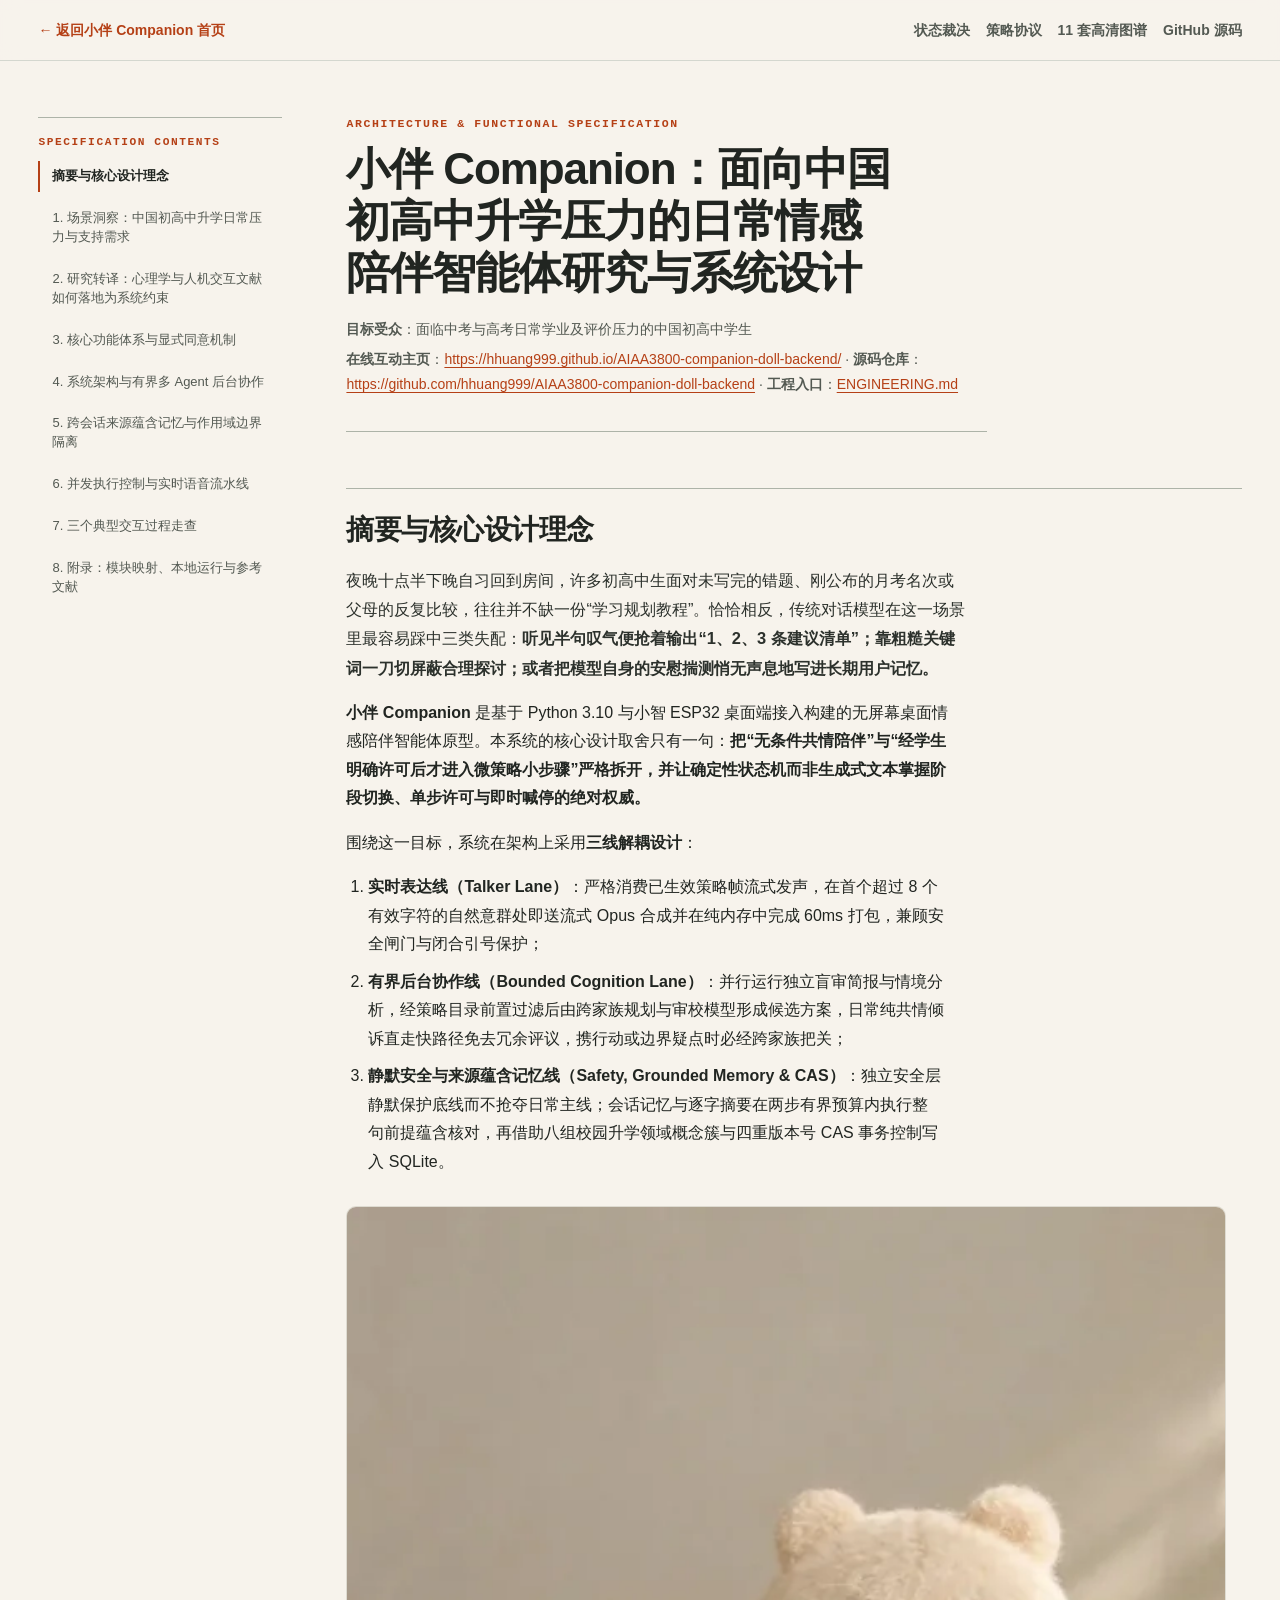
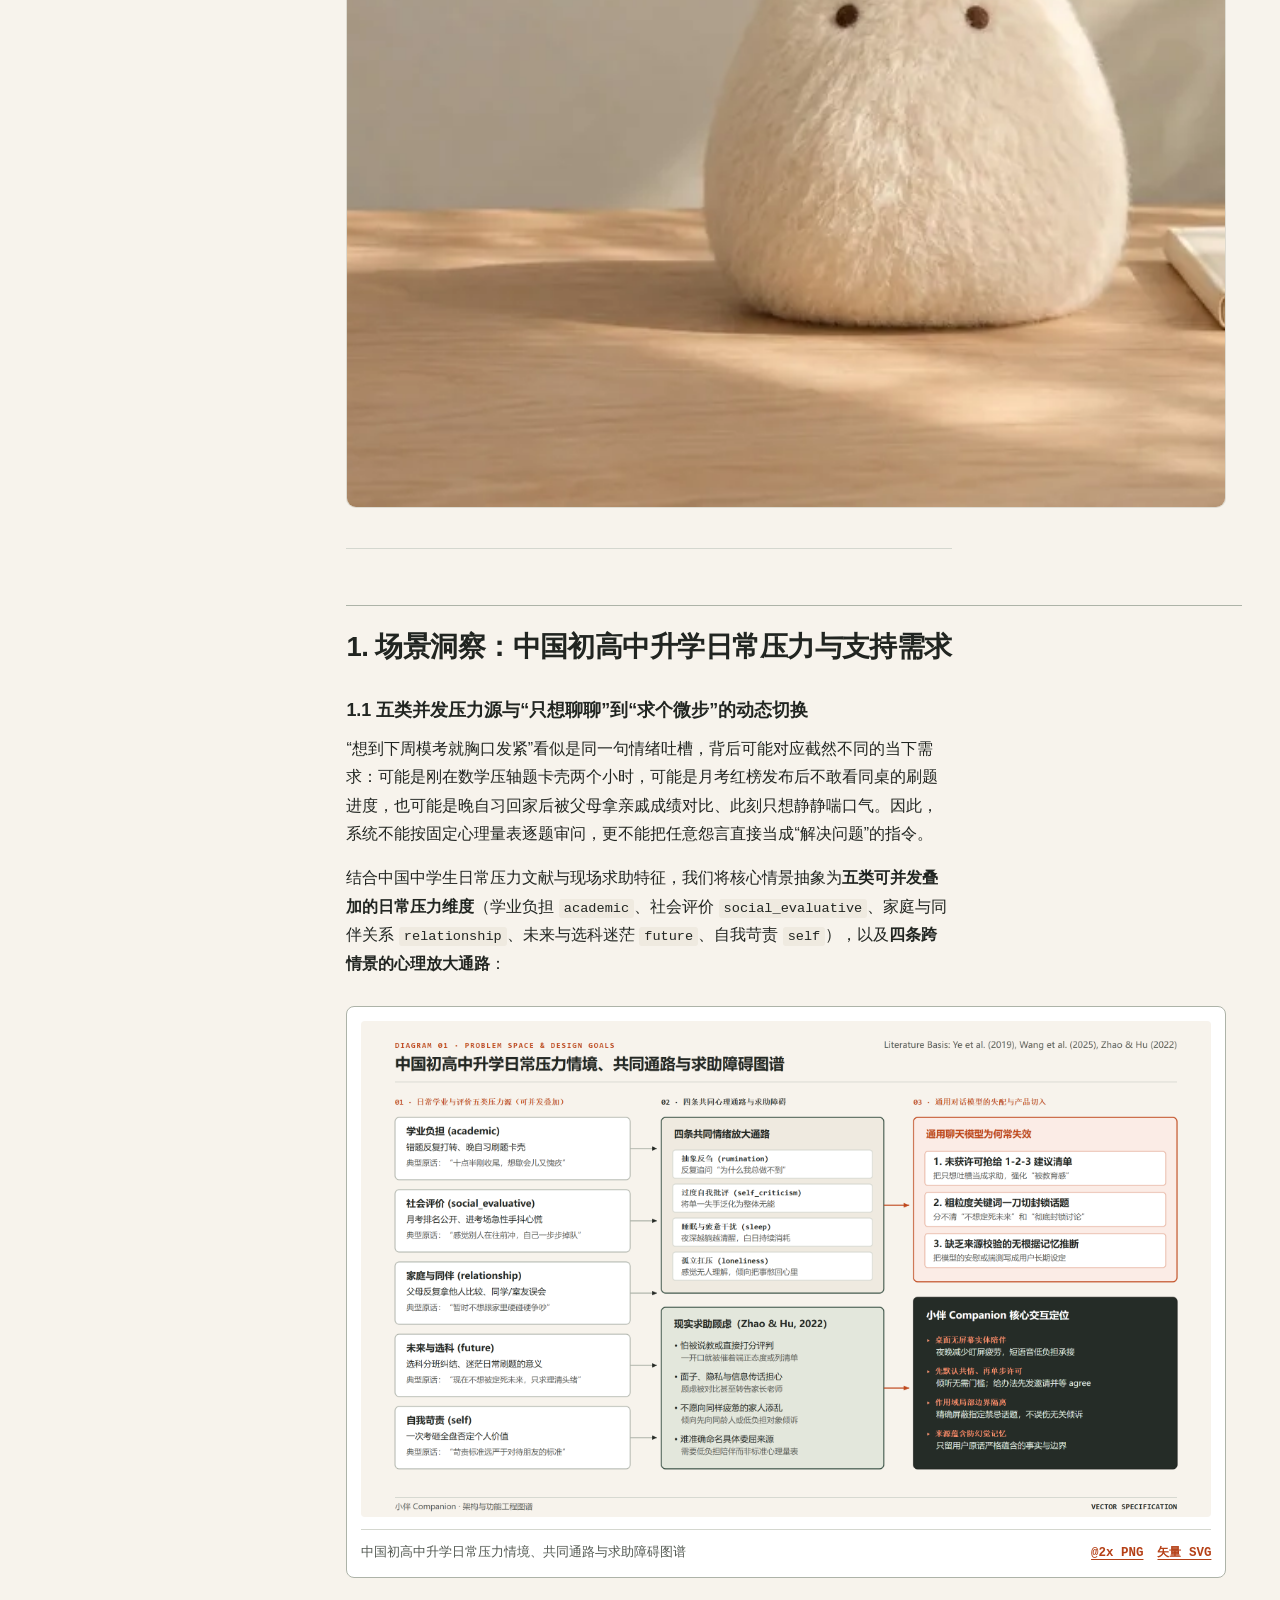
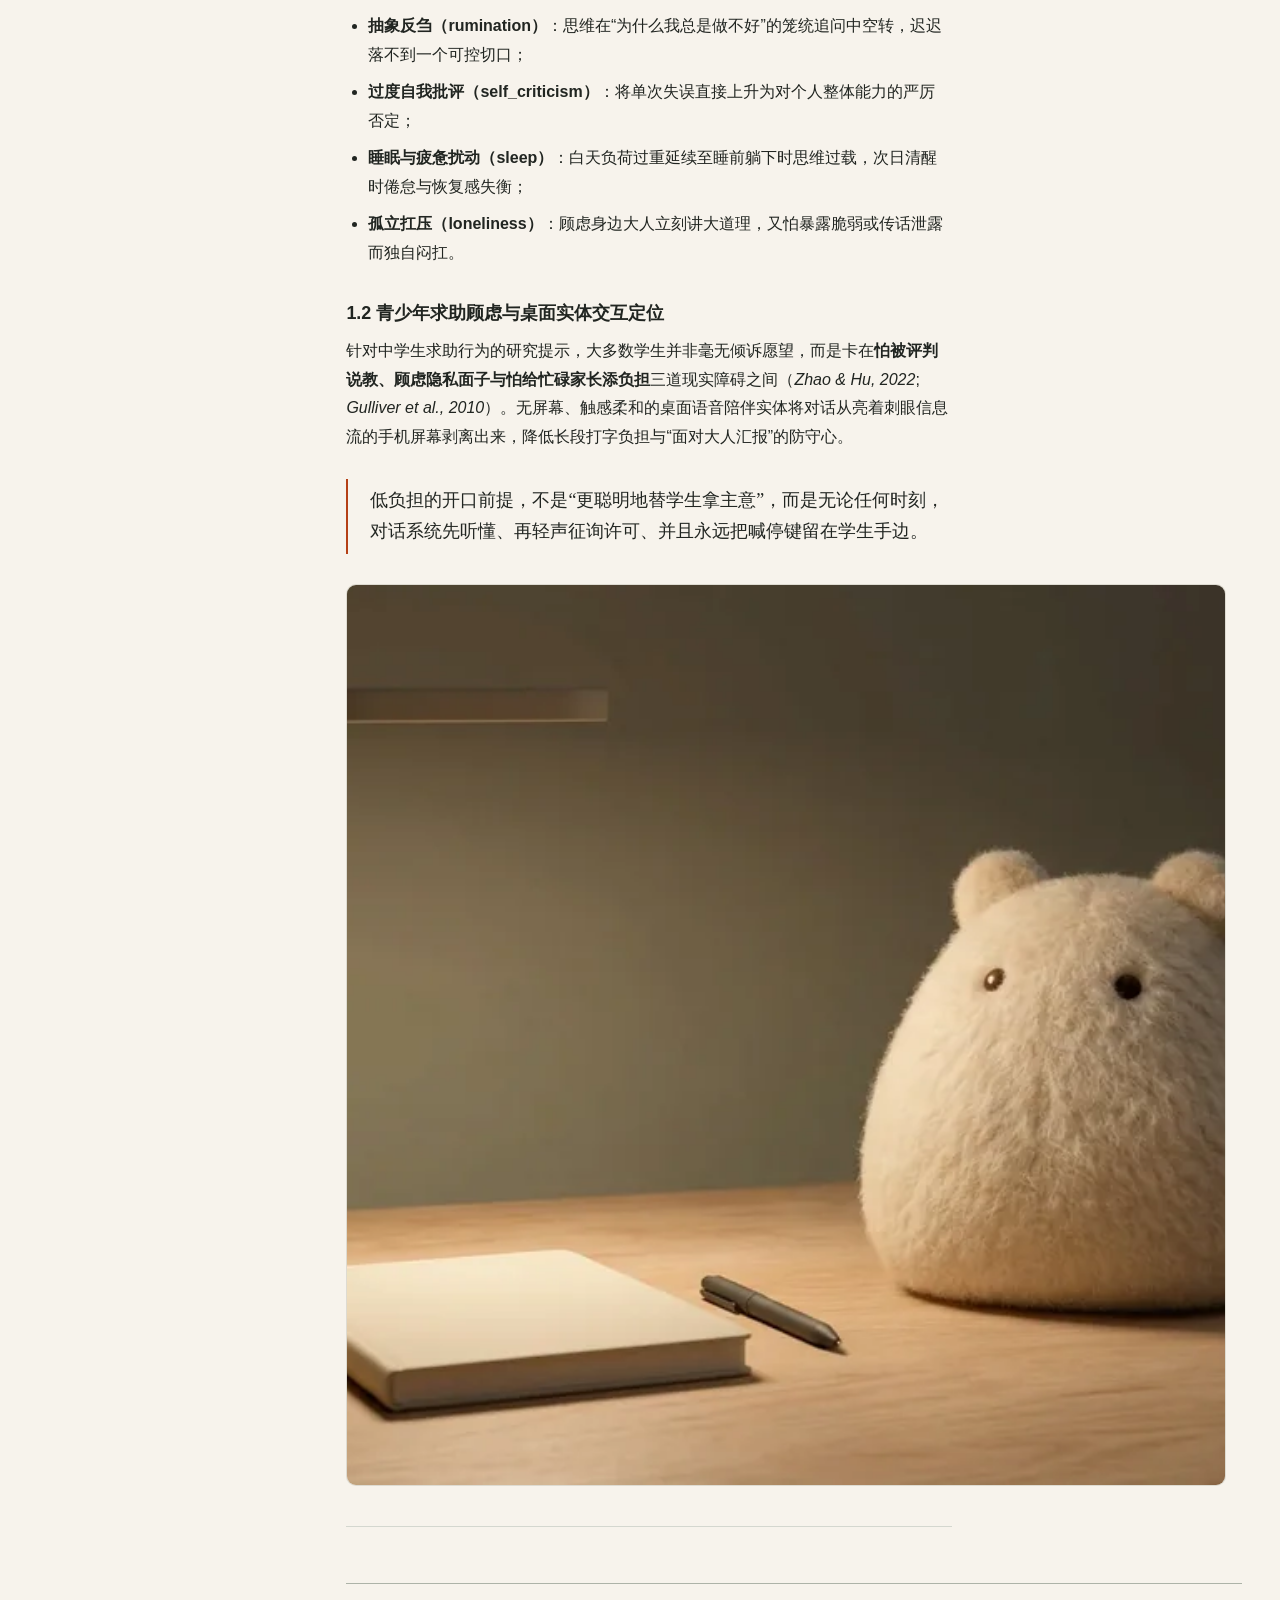
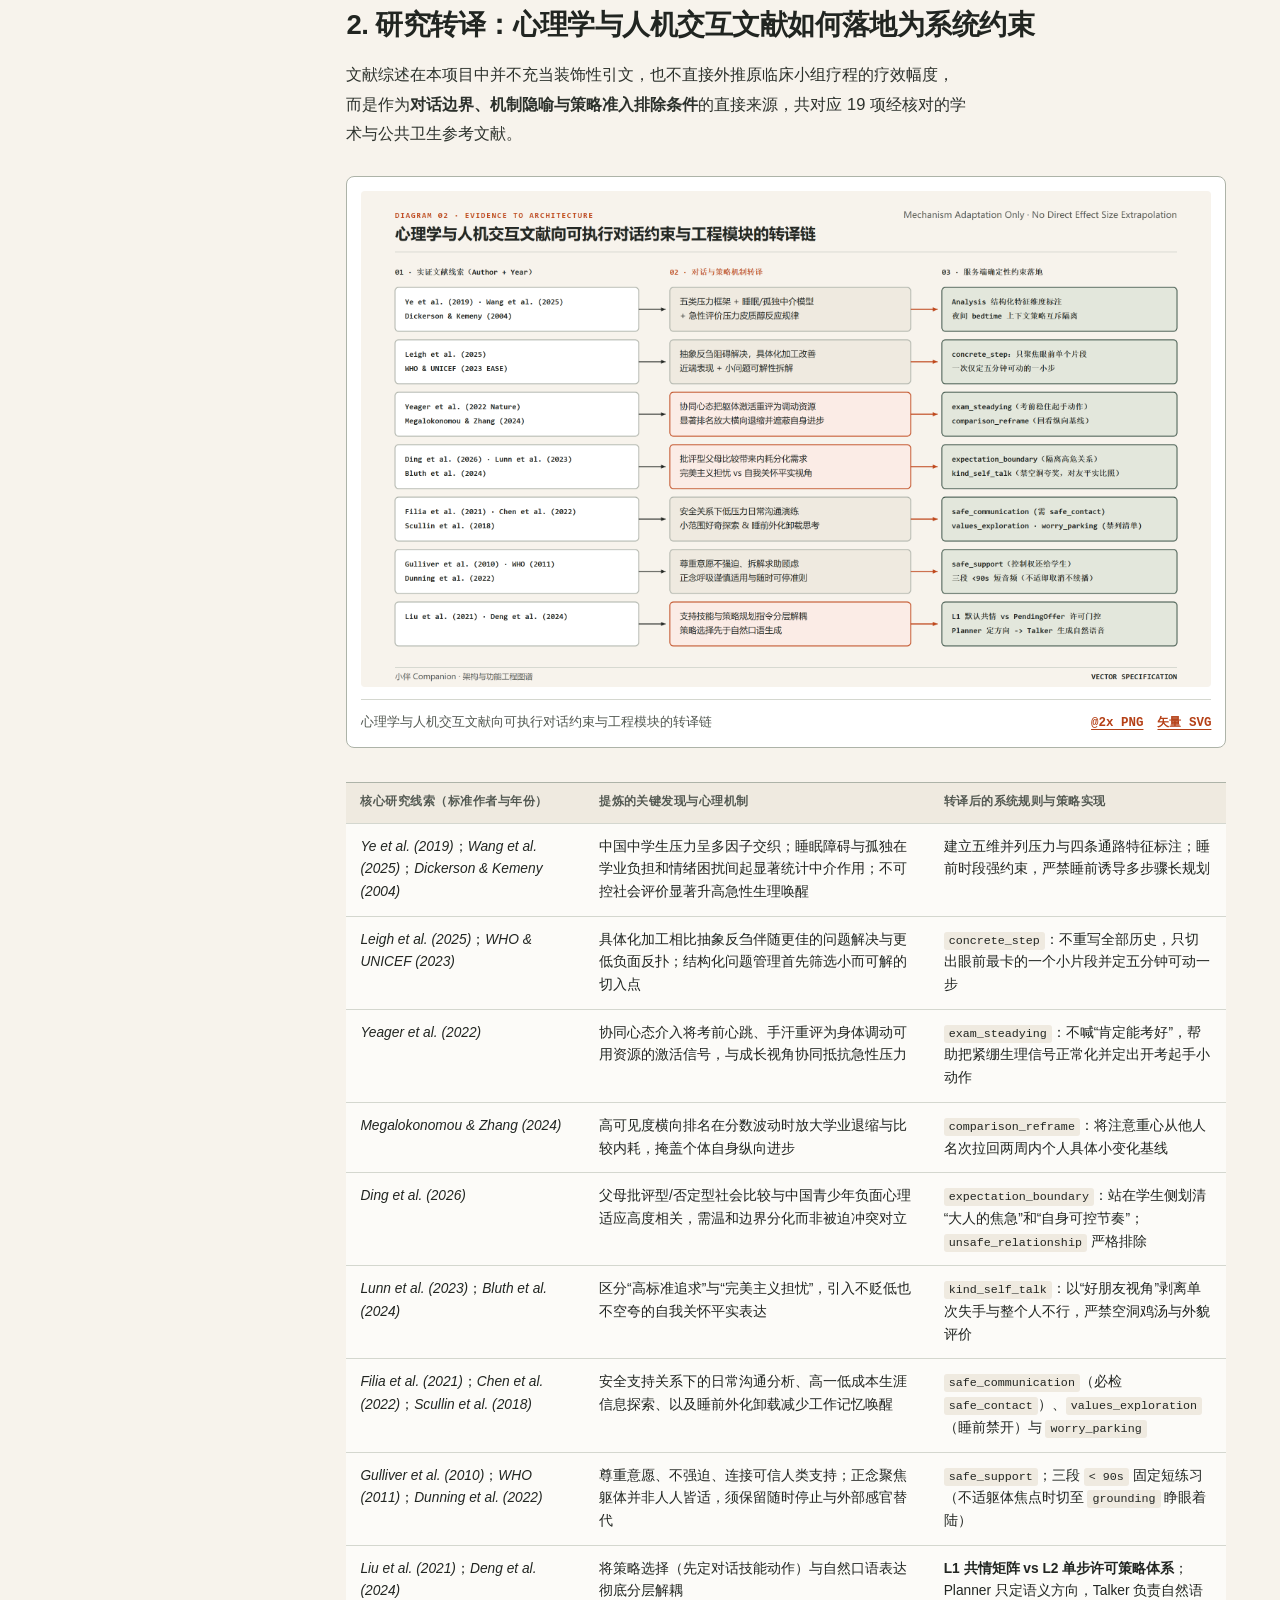
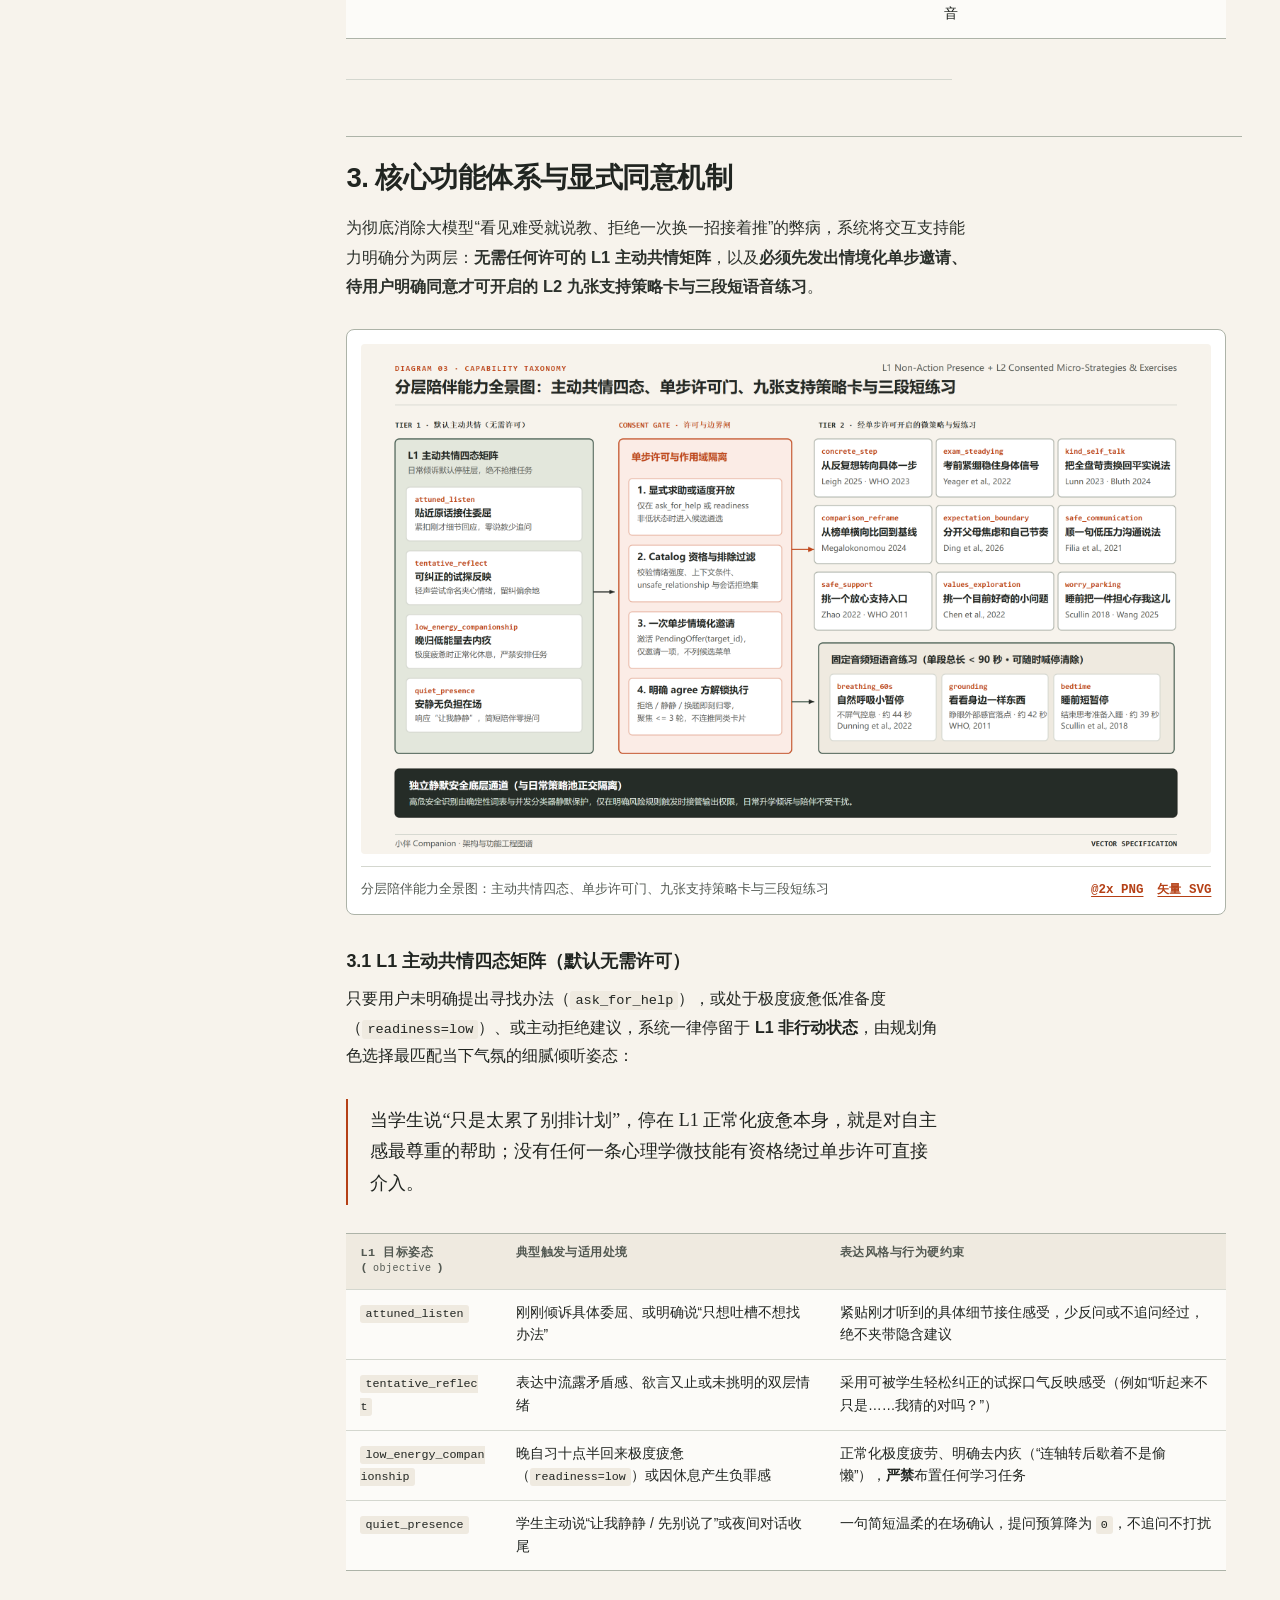
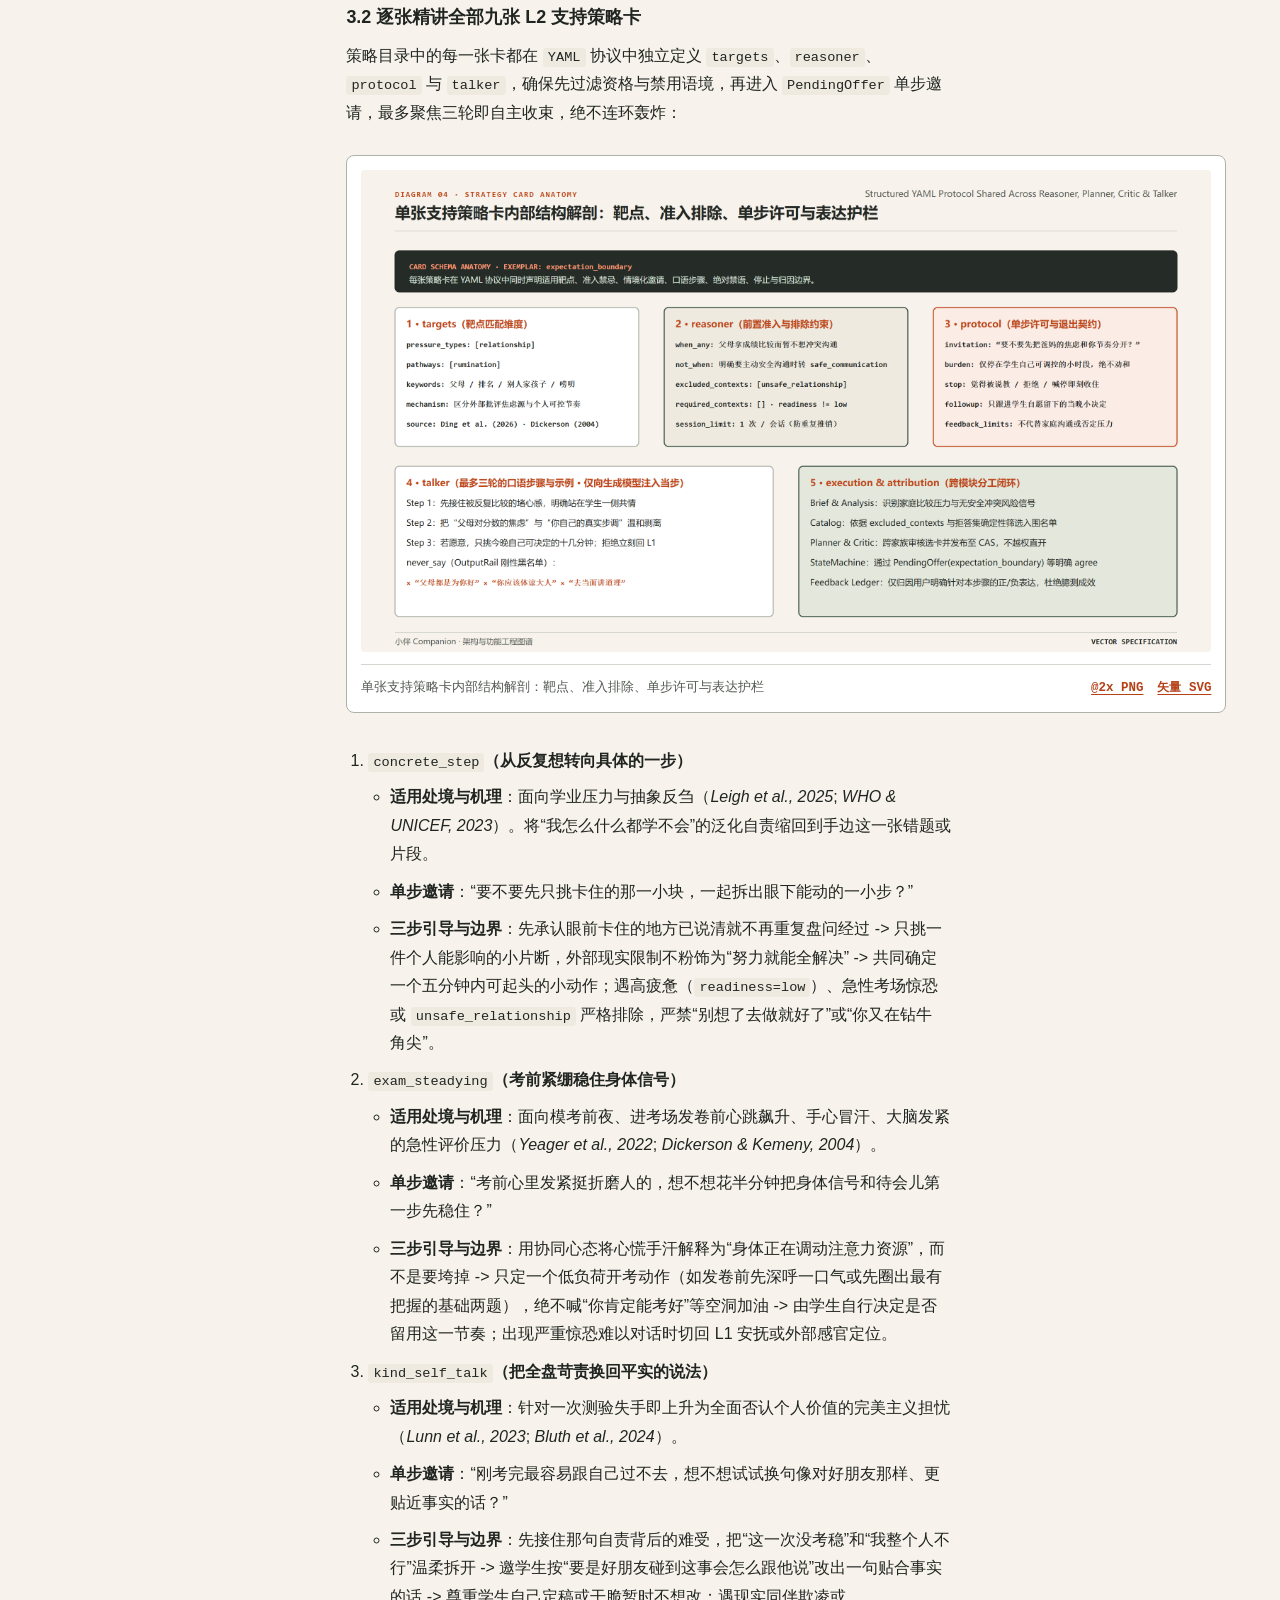
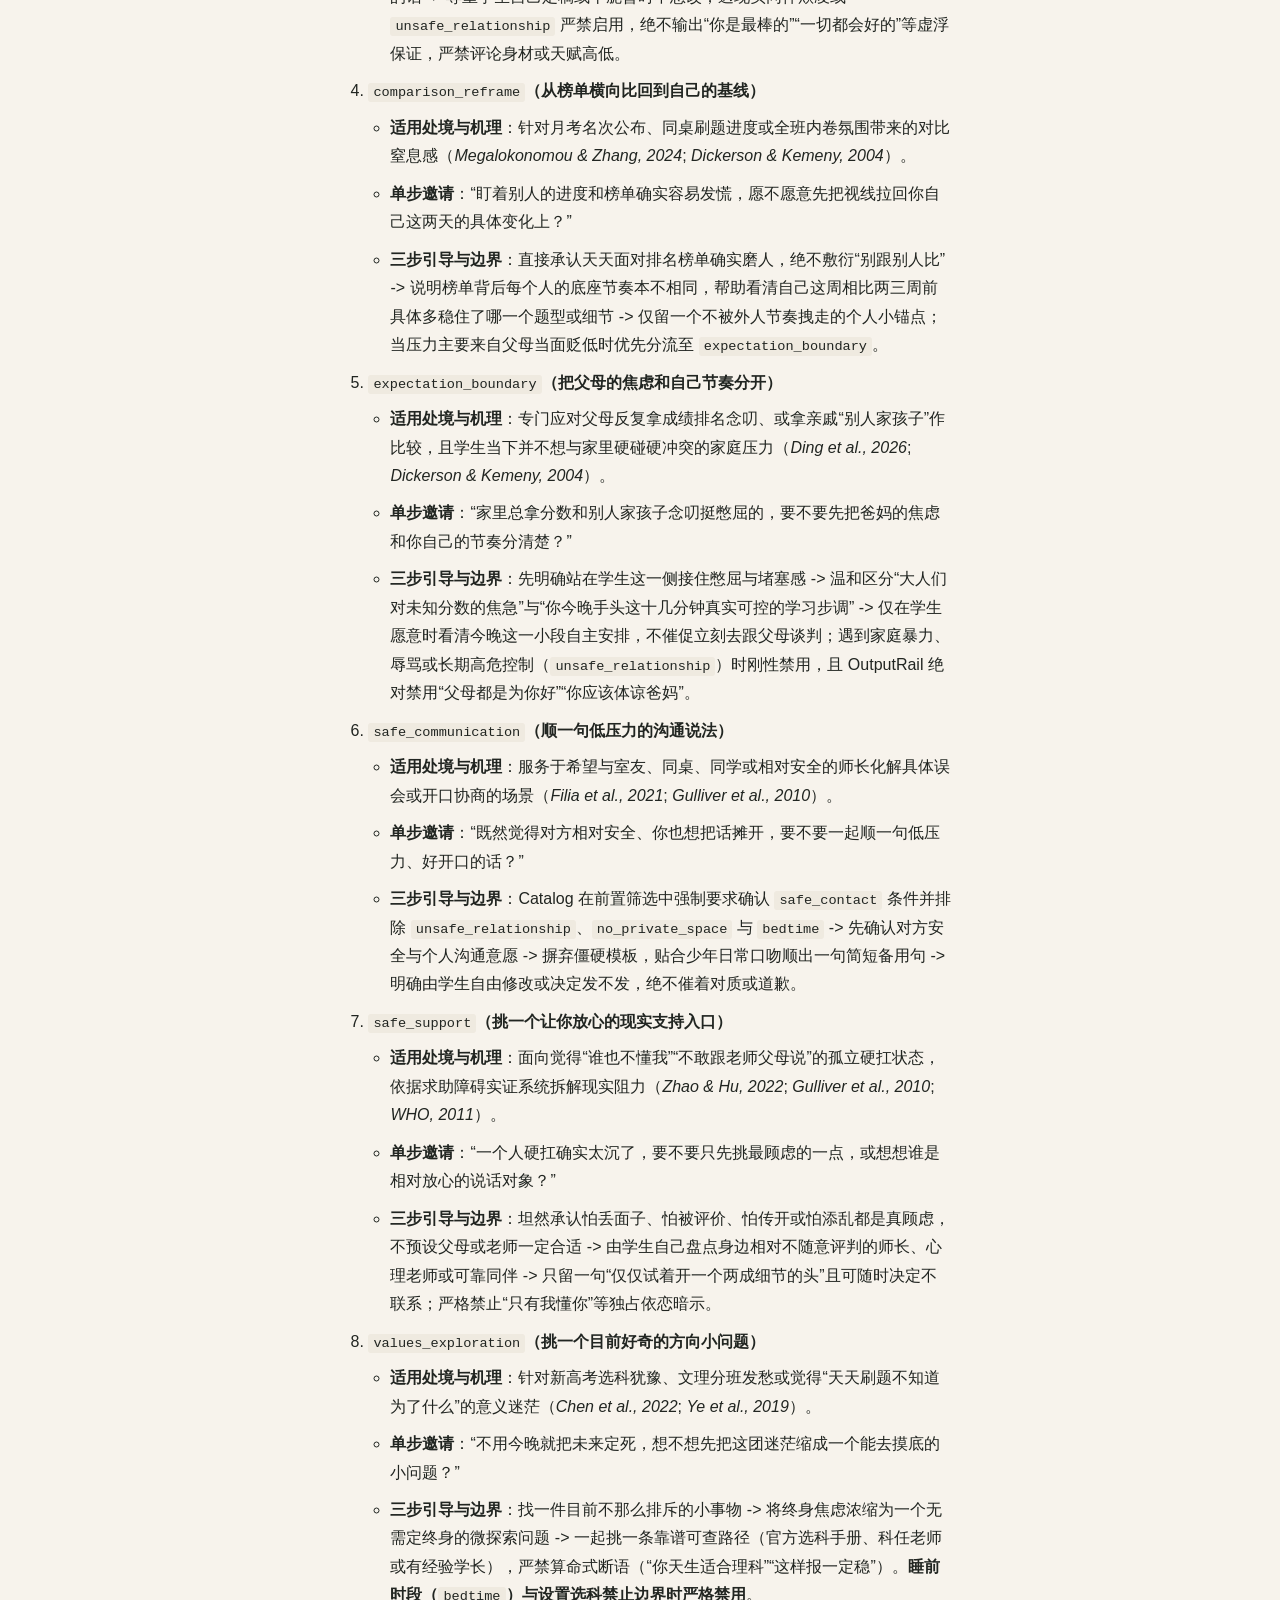
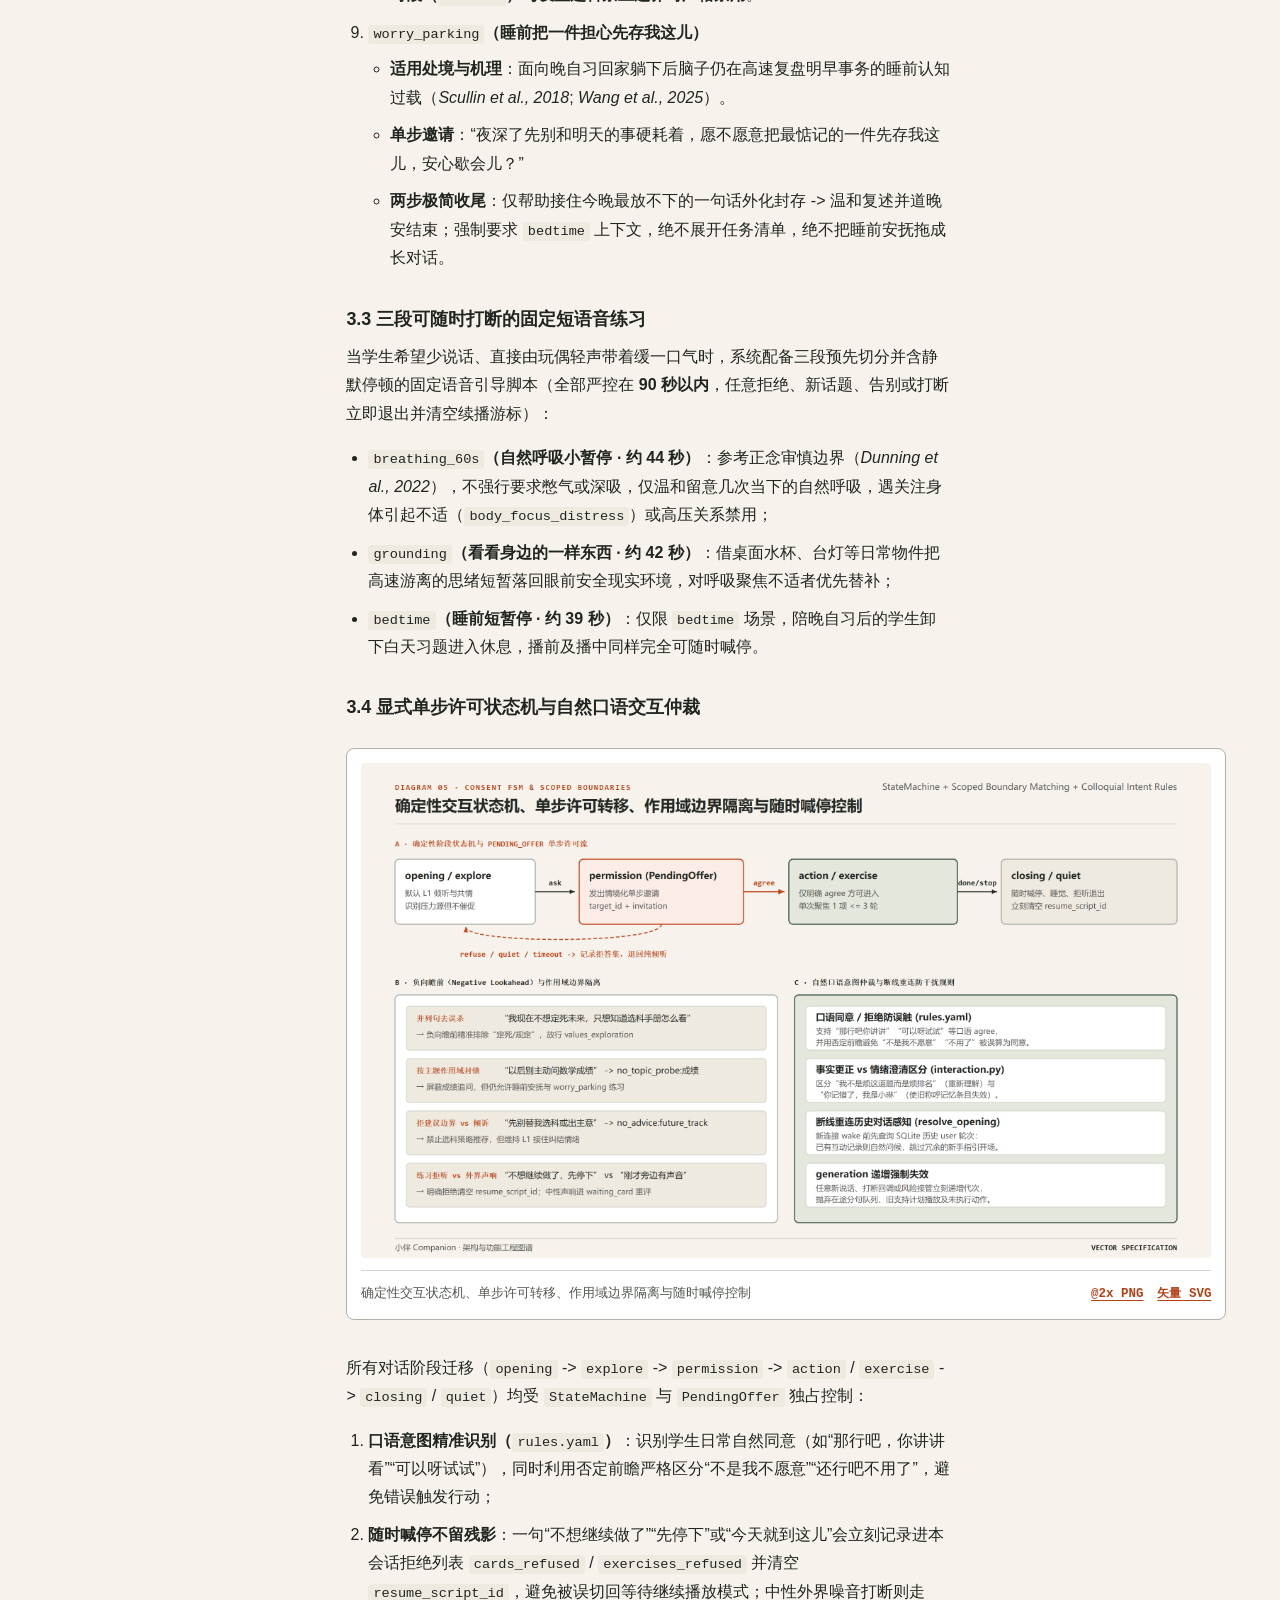
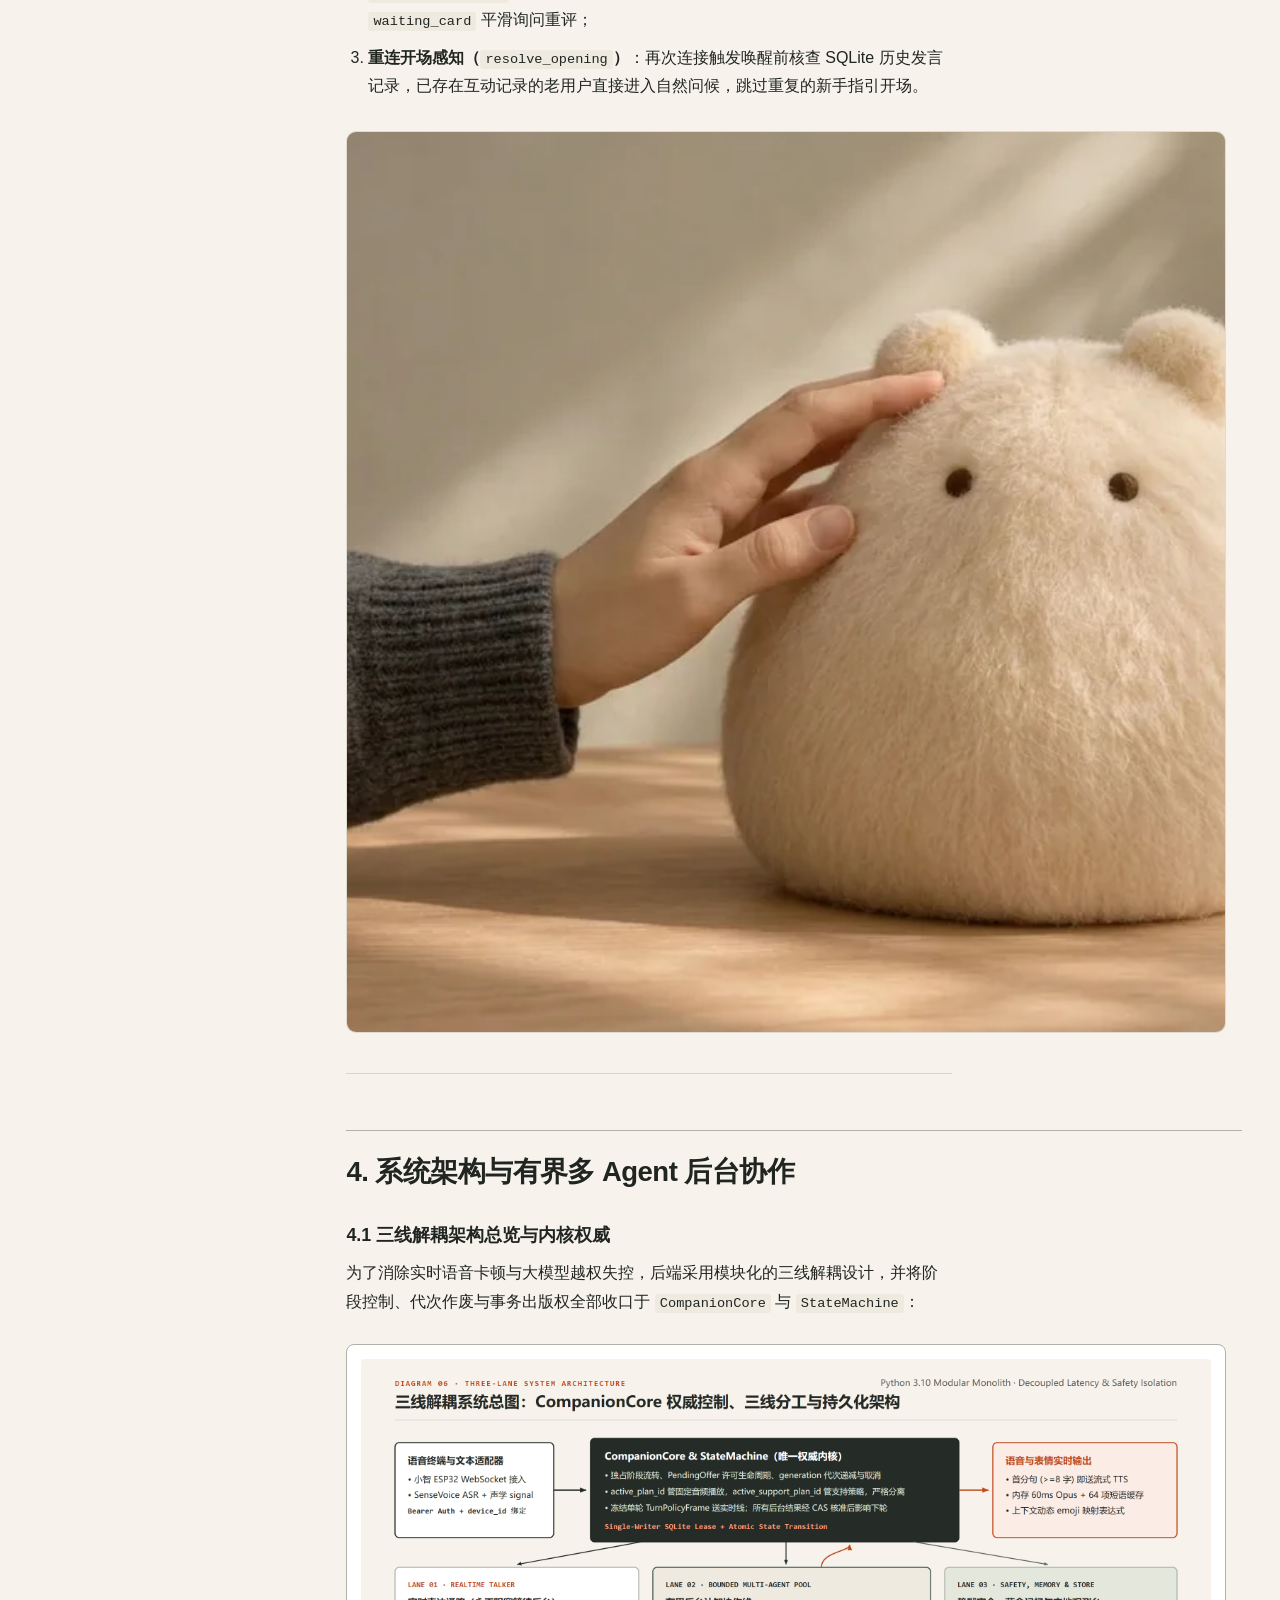
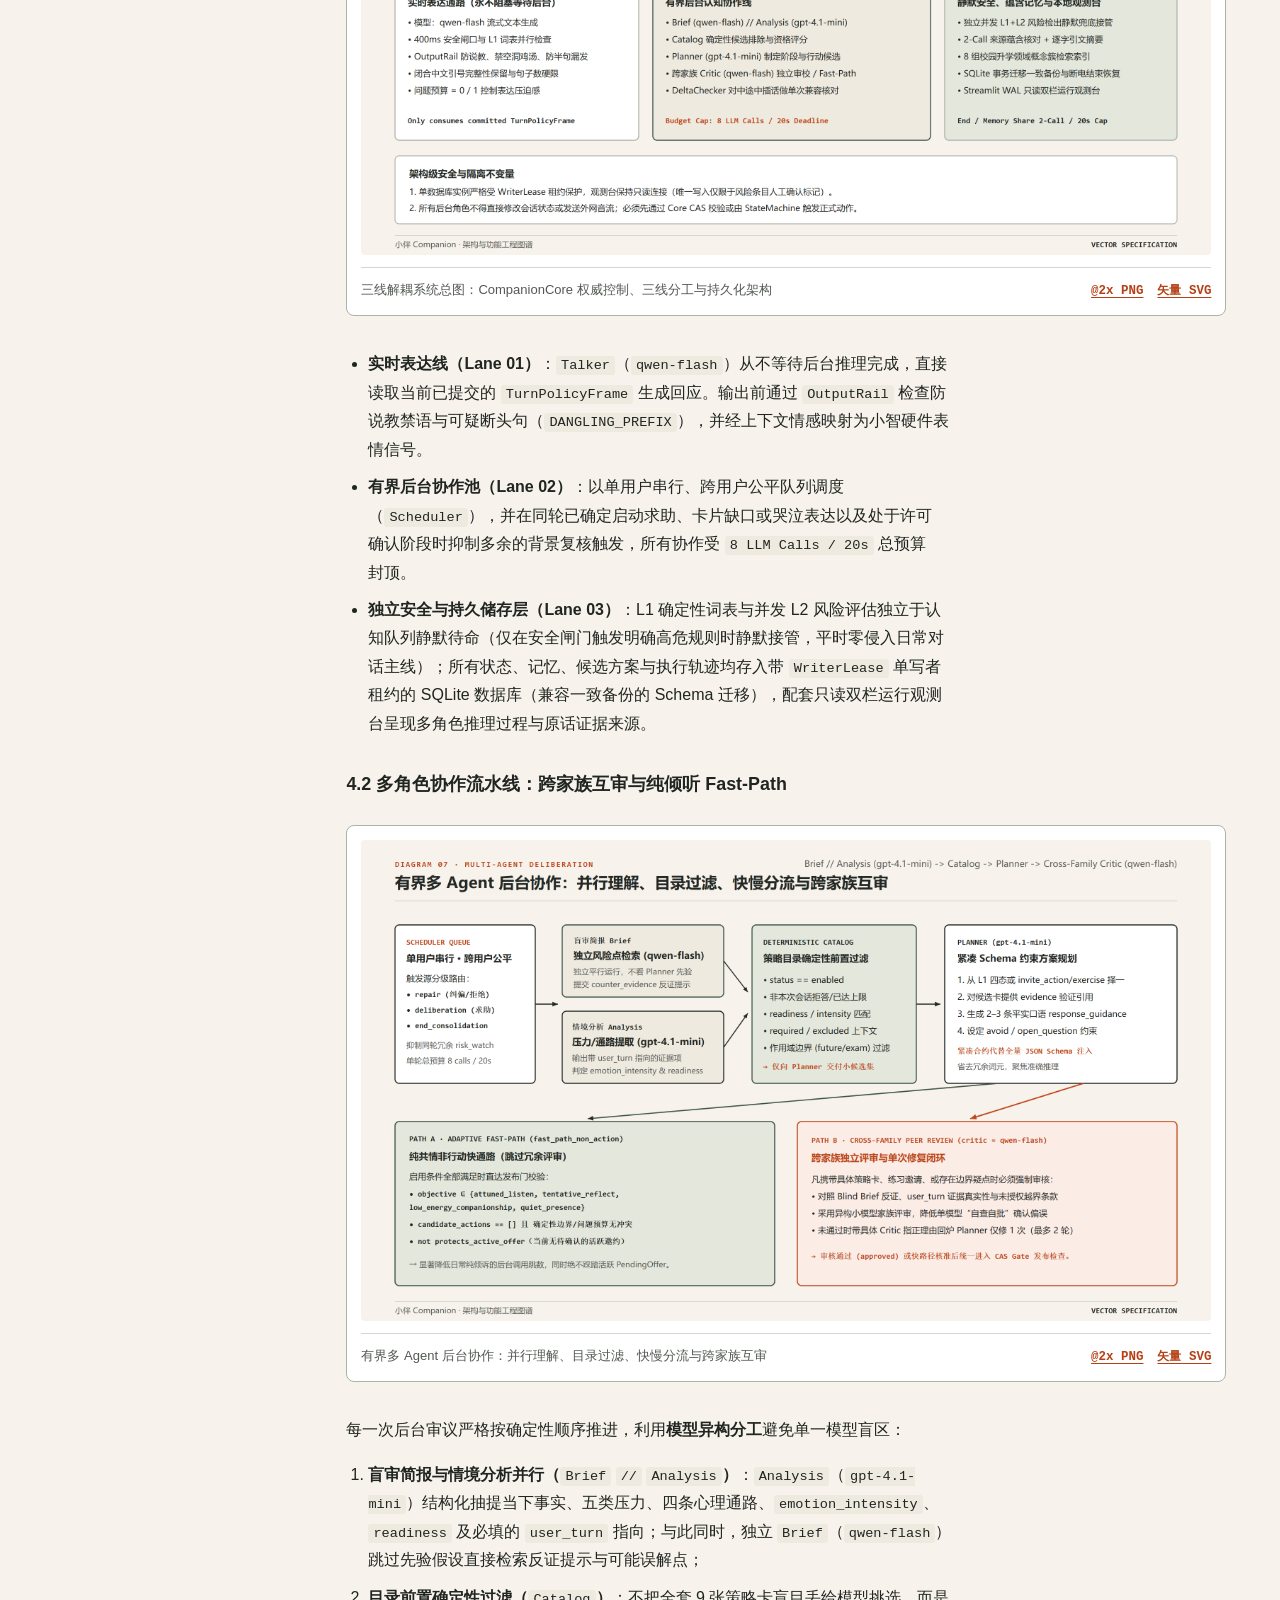
==== commit 378250a3: "style(public): editorial flagship redesign for site, monograph, and README" ====
--- a/docs/research-design/index.html
+++ b/docs/research-design/index.html
@@ -16,48 +16,73 @@
     :root {
       color-scheme: light;
       --bg: #f7f3ec;
-      --card: #ffffff;
+      --paper: #fcfbf8;
       --soft: #efeae0;
-      --dark: #252c27;
-      --ink: #242824;
-      --muted: #5a6058;
-      --line: #d5d8d0;
-      --line-strong: #aeb4aa;
-      --accent: #bf471b;
-      --sans: "Manrope", "Microsoft YaHei", "PingFang SC", "Hiragino Sans GB", sans-serif;
+      --dark: #1e2420;
+      --ink: #212521;
+      --muted: #535952;
+      --line: #d4d7cf;
+      --line-strong: #adb3a8;
+      --signal: #b54016;
+      --signal-tint: #f4e6de;
+      --sans: "Manrope", "PingFang SC", "Microsoft YaHei", "Hiragino Sans GB", sans-serif;
+      --serif: "Noto Serif SC", "Songti SC", "STSong", Georgia, serif;
       --mono: Consolas, "SFMono-Regular", ui-monospace, monospace;
     }
-    * { box-sizing: border-box; }
-    html { scroll-behavior: smooth; scroll-padding-top: 76px; }
+    *, *::before, *::after { box-sizing: border-box; }
+    html { scroll-behavior: smooth; scroll-padding-block-start: 78px; }
     body {
       margin: 0;
       background: var(--bg);
       color: var(--ink);
-      font: 400 16px/1.85 var(--sans);
+      font-family: var(--sans);
+      font-size: 1rem;
+      line-height: 1.78;
+      -webkit-font-smoothing: antialiased;
+      -moz-osx-font-smoothing: grayscale;
       overflow-x: clip;
     }
+    ::selection { background: var(--signal-tint); color: var(--ink); }
+    :focus-visible { outline: 2px solid var(--signal); outline-offset: 3px; }
+
+    .progress-track {
+      position: fixed;
+      top: 0;
+      inset-inline: 0;
+      height: 2px;
+      z-index: 120;
+      background: transparent;
+      pointer-events: none;
+    }
+    .progress-fill {
+      height: 100%;
+      width: 0%;
+      background: var(--signal);
+      transition: width 0.08s linear;
+    }
+
     .topbar {
       position: sticky;
       top: 0;
-      z-index: 60;
-      background: rgba(247, 243, 236, 0.94);
-      backdrop-filter: blur(8px);
+      z-index: 80;
+      background: rgba(247, 243, 236, 0.93);
+      backdrop-filter: blur(10px);
       border-bottom: 1px solid var(--line);
     }
     .topbar-inner {
-      width: min(1160px, calc(100% - 32px));
+      width: min(1220px, calc(100% - clamp(32px, 6vw, 80px)));
       margin: 0 auto;
-      min-height: 58px;
+      min-height: 60px;
       display: flex;
       flex-wrap: wrap;
       align-items: center;
       justify-content: space-between;
-      gap: 12px;
+      gap: 12px 20px;
       padding: 8px 0;
-      font-size: 13.5px;
+      font-size: 0.875rem;
     }
     .topbar a {
-      color: var(--accent);
+      color: var(--signal);
       text-decoration: none;
       font-weight: 600;
       white-space: nowrap;
@@ -65,111 +90,176 @@
     .topbar nav {
       display: flex;
       flex-wrap: wrap;
-      gap: 14px;
+      gap: 16px;
     }
     .topbar nav a { color: var(--muted); }
-    .topbar nav a:hover { color: var(--accent); }
+    .topbar nav a:hover { color: var(--ink); }
+
     .layout {
-      width: min(1160px, calc(100% - 32px));
+      width: min(1220px, calc(100% - clamp(32px, 6vw, 80px)));
       margin: 0 auto;
       display: grid;
-      grid-template-columns: 230px minmax(0, 1fr);
-      gap: 40px;
-      padding: 36px 0 80px;
+      grid-template-columns: 244px minmax(0, 1fr);
+      gap: clamp(28px, 5vw, 64px);
+      padding: clamp(32px, 5vw, 56px) 0 88px;
       align-items: start;
     }
+
+    /* Open Editorial Side TOC (Zero Heavy Card Box) */
     .side-toc {
       position: sticky;
-      top: 76px;
-      max-height: calc(100vh - 96px);
+      top: 84px;
+      max-height: calc(100vh - 104px);
       overflow-y: auto;
-      padding: 14px 16px;
-      background: var(--card);
-      border: 1px solid var(--line);
-      border-radius: 8px;
-      font-size: 13px;
+      padding: 4px 0 12px;
+      border-top: 1px solid var(--line-strong);
+      font-size: 0.8125rem;
     }
     .side-toc-title {
-      margin: 0 0 10px;
-      font: 700 11px/1.2 var(--mono);
-      letter-spacing: 0.1em;
-      color: var(--accent);
+      margin: 14px 0 12px;
+      font: 700 0.7rem/1.2 var(--mono);
+      letter-spacing: 0.14em;
+      color: var(--signal);
     }
     .side-toc ul, .mobile-toc ul {
       list-style: none;
       margin: 0;
       padding: 0;
       display: grid;
-      gap: 8px;
-    }
-    .side-toc a, .mobile-toc a {
+      gap: 2px;
+    }
+    .side-toc a {
       color: var(--muted);
       text-decoration: none;
       line-height: 1.45;
       display: block;
-    }
-    .side-toc a:hover { color: var(--accent); }
+      padding: 6px 8px 6px 12px;
+      border-inline-start: 2px solid transparent;
+      transition: color 0.14s ease, border-color 0.14s ease;
+    }
+    .side-toc a:hover { color: var(--ink); }
+    .side-toc a.is-active {
+      color: var(--ink);
+      font-weight: 700;
+      border-inline-start-color: var(--signal);
+    }
+
     .mobile-toc {
       display: none;
-      margin: 0 0 24px;
-      background: var(--card);
-      border: 1px solid var(--line);
-      border-radius: 8px;
-      padding: 12px 16px;
-      font-size: 13.5px;
+      margin: 0 0 28px;
+      border-top: 1px solid var(--line-strong);
+      border-bottom: 1px solid var(--line-strong);
+      padding: 12px 0;
+      font-size: 0.875rem;
     }
     .mobile-toc summary {
       cursor: pointer;
       font-weight: 700;
-      color: var(--accent);
-    }
-    .mobile-toc ul { margin-top: 12px; }
+      color: var(--signal);
+      list-style-position: inside;
+    }
+    .mobile-toc ul { margin-top: 12px; gap: 8px; }
+    .mobile-toc a { color: var(--muted); text-decoration: none; }
+
     article { min-width: 0; }
     .doc-head {
-      padding-bottom: 24px;
-      border-bottom: 1px solid var(--line);
-      margin-bottom: 28px;
+      max-width: 72ch;
+      padding-bottom: 28px;
+      border-bottom: 1px solid var(--line-strong);
+      margin-bottom: 36px;
     }
     .kicker {
-      margin: 0 0 8px;
-      font: 700 11.5px/1.2 var(--mono);
-      letter-spacing: 0.12em;
-      color: var(--accent);
+      margin: 0 0 12px;
+      font: 700 0.72rem/1.2 var(--mono);
+      letter-spacing: 0.14em;
+      color: var(--signal);
     }
     h1 {
-      margin: 0 0 14px;
-      font-size: clamp(26px, 3.2vw, 38px);
+      margin: 0 0 18px;
+      font-size: clamp(1.85rem, 3.6vw, 2.75rem);
+      font-weight: 700;
+      line-height: 1.18;
+      letter-spacing: -0.025em;
+      text-wrap: balance;
+    }
+    .doc-meta {
+      margin: 0 0 6px;
+      font-size: 0.875rem;
+      color: var(--muted);
+    }
+
+    /* Prose capped cleanly at ~68ch while figures/tables break out wider */
+    article > h2,
+    article > h3,
+    article > p,
+    article > ul,
+    article > ol,
+    article > blockquote,
+    article > hr,
+    article > .scope-ledger {
+      max-width: 68ch;
+    }
+
+    .wide-breakout {
+      max-width: 880px;
+    }
+
+    h2 {
+      margin: 56px 0 18px;
+      font-size: clamp(1.38rem, 2.2vw, 1.72rem);
       line-height: 1.25;
       letter-spacing: -0.02em;
-    }
-    .doc-meta {
-      margin: 0 0 6px;
-      font-size: 14px;
-      color: var(--muted);
-    }
-    h2 {
-      margin: 44px 0 16px;
-      font-size: 23px;
-      line-height: 1.3;
-      padding-bottom: 8px;
-      border-bottom: 1px solid var(--line);
+      padding-top: 24px;
+      border-top: 1px solid var(--line-strong);
+      text-wrap: balance;
     }
     h3 {
-      margin: 26px 0 10px;
-      font-size: 18px;
+      margin: 34px 0 12px;
+      font-size: 1.12rem;
+      line-height: 1.35;
       color: var(--ink);
-    }
-    p { margin: 0 0 15px; overflow-wrap: anywhere; }
-    ul, ol { margin: 0 0 18px; padding-left: 22px; }
-    li { margin-bottom: 8px; }
+      text-wrap: balance;
+    }
+    p {
+      margin: 0 0 16px;
+      text-wrap: pretty;
+      overflow-wrap: anywhere;
+    }
+    h2 + p {
+      font-size: 1.03rem;
+      color: #2c312c;
+    }
+    ul, ol {
+      margin: 0 0 20px;
+      padding-inline-start: 22px;
+    }
+    li {
+      margin-bottom: 9px;
+      text-wrap: pretty;
+    }
     .sub-list { margin-top: 8px; margin-bottom: 6px; }
     hr {
       border: none;
       border-top: 1px solid var(--line);
-      margin: 32px 0;
-    }
+      margin: 40px 0;
+    }
+
+    /* Editorial Serif Pull-Quotes */
+    blockquote.pull-quote {
+      margin: 28px 0;
+      padding: 6px 0 6px 22px;
+      border-inline-start: 2px solid var(--signal);
+    }
+    blockquote.pull-quote p {
+      margin: 0;
+      font-family: var(--serif);
+      font-size: 1.12rem;
+      line-height: 1.75;
+      color: var(--ink);
+    }
+
     code {
-      font: 0.86em var(--mono);
+      font: 0.85em var(--mono);
       background: var(--soft);
       padding: 2px 5px;
       border-radius: 3px;
@@ -178,108 +268,162 @@
     pre {
       background: var(--dark);
       color: #edf1ed;
-      padding: 16px 18px;
+      padding: 18px 20px;
       border-radius: 8px;
       overflow-x: auto;
-      font: 500 13px/1.7 var(--mono);
-      margin: 16px 0 22px;
+      font: 500 0.8125rem/1.75 var(--mono);
+      margin: 20px 0 28px;
     }
     pre code { background: none; padding: 0; color: inherit; }
-    a { color: var(--accent); text-underline-offset: 3px; }
-    figure {
-      margin: 24px 0 28px;
-      background: var(--card);
+    a {
+      color: var(--signal);
+      text-decoration-thickness: 1px;
+      text-underline-offset: 0.22em;
+    }
+
+    /* Frameless Caption-Free Lifestyle Photos */
+    figure.editorial-photo {
+      margin: 30px 0 36px;
+      border-radius: 10px;
+      overflow: hidden;
+      background: var(--soft);
+      border: 1px solid rgba(33, 37, 33, 0.08);
+    }
+    figure.editorial-photo img {
+      display: block;
+      width: 100%;
+      aspect-ratio: 16 / 9;
+      object-fit: cover;
+    }
+
+    /* Precision Engineering Drafting Plates */
+    figure.diagram-figure {
+      margin: 28px 0 34px;
+      background: #ffffff;
       border: 1px solid var(--line-strong);
       border-radius: 8px;
-      padding: 12px;
-    }
-    figure img {
+      padding: 14px;
+    }
+    figure.diagram-figure img {
       display: block;
       width: 100%;
       height: auto;
       border-radius: 4px;
     }
-    figure.photo-figure img {
-      aspect-ratio: 16 / 9;
-      object-fit: cover;
-    }
-    figcaption {
-      margin-top: 10px;
-      padding-top: 8px;
+    figure.diagram-figure figcaption {
+      margin-top: 12px;
+      padding-top: 10px;
       border-top: 1px solid var(--line);
-      font-size: 13px;
+      font-size: 0.8125rem;
       color: var(--muted);
       display: flex;
       flex-wrap: wrap;
       justify-content: space-between;
       align-items: baseline;
-      gap: 8px 14px;
-    }
-    figcaption a {
+      gap: 8px 16px;
+    }
+    .fig-links {
+      display: inline-flex;
+      gap: 14px;
+      font: 600 0.78rem/1.2 var(--mono);
       white-space: nowrap;
-      font-family: var(--mono);
-      font-size: 12px;
-      font-weight: 600;
-      margin-left: auto;
-    }
+      margin-inline-start: auto;
+    }
+
+    /* Open Editorial Tables */
     .table-scroll {
       overflow-x: auto;
-      margin: 18px 0 24px;
-      background: var(--card);
-      border: 1px solid var(--line);
-      border-radius: 8px;
+      margin: 22px 0 30px;
+      border-top: 1px solid var(--line-strong);
+      border-bottom: 1px solid var(--line-strong);
+      background: var(--paper);
     }
     table {
       width: 100%;
       border-collapse: collapse;
-      font-size: 13.5px;
+      font-size: 0.86rem;
       line-height: 1.65;
     }
     th, td {
-      padding: 10px 12px;
-      text-align: left;
+      padding: 12px 14px;
+      text-align: start;
       border-bottom: 1px solid var(--line);
       vertical-align: top;
     }
+    tr:last-child td { border-bottom: none; }
     th {
       background: var(--soft);
-      font: 700 12px/1.3 var(--mono);
+      font: 700 0.74rem/1.3 var(--mono);
       color: var(--muted);
-    }
-    .scope-box {
-      margin-top: 36px;
-      padding: 18px 20px;
-      background: var(--card);
-      border: 1px solid var(--line);
-      border-radius: 8px;
-      font-size: 13.5px;
+      letter-spacing: 0.04em;
+    }
+
+    /* Swiss Hairline Bibliography List */
+    ol.bib-list {
+      list-style: none;
+      counter-reset: bib;
+      padding: 0;
+      border-top: 1px solid var(--line-strong);
+    }
+    ol.bib-list li {
+      counter-increment: bib;
+      position: relative;
+      padding: 13px 0 13px 46px;
+      margin: 0;
+      border-bottom: 1px solid var(--line);
+      font-size: 0.875rem;
+      line-height: 1.68;
       color: var(--muted);
     }
-    .scope-box strong {
+    ol.bib-list li::before {
+      content: "[" counter(bib, decimal-leading-zero) "]";
+      position: absolute;
+      inset-inline-start: 0;
+      top: 13px;
+      font: 700 0.78rem/1.68 var(--mono);
+      font-variant-numeric: tabular-nums;
+      color: var(--signal);
+    }
+
+    .scope-ledger {
+      margin-top: 44px;
+      padding: 20px 0 0;
+      border-top: 1px solid var(--line-strong);
+      font-size: 0.84rem;
+      color: var(--muted);
+    }
+    .scope-ledger strong {
       display: block;
-      font: 700 12px/1.2 var(--mono);
-      color: var(--accent);
-      margin-bottom: 6px;
-    }
+      font: 700 0.72rem/1.2 var(--mono);
+      letter-spacing: 0.12em;
+      color: var(--signal);
+      margin-bottom: 8px;
+    }
+
     @media (max-width: 1020px) {
       .layout { grid-template-columns: minmax(0, 1fr); gap: 0; padding-top: 24px; }
       .side-toc { display: none; }
       .mobile-toc { display: block; }
     }
+    @media (prefers-reduced-motion: reduce) {
+      *, *::before, *::after { transition: none !important; scroll-behavior: auto !important; }
+    }
     @media print {
-      .topbar, .side-toc, .mobile-toc { display: none; }
+      .progress-track, .topbar, .side-toc, .mobile-toc { display: none; }
       .layout { display: block; width: auto; padding: 0; }
-      body { background: #fff; font-size: 10.5pt; }
+      body { background: #ffffff; font-size: 10.5pt; }
       figure { break-inside: avoid; }
     }
   </style>
 </head>
 <body>
+  <div class="progress-track" aria-hidden="true"><div class="progress-fill" id="read-progress"></div></div>
+
   <header class="topbar">
     <div class="topbar-inner">
       <a href="../">← 返回小伴 Companion 首页</a>
       <nav aria-label="快速跳转">
-        <a href="../#scenarios">交互体验</a>
+        <a href="../#scenarios">状态裁决</a>
         <a href="../#catalog">策略协议</a>
         <a href="../#diagrams">11 套高清图谱</a>
         <a href="https://github.com/hhuang999/AIAA3800-companion-doll-backend" target="_blank" rel="noreferrer">GitHub 源码</a>
@@ -290,13 +434,13 @@
   <div class="layout">
     <aside class="side-toc" aria-label="说明书章节目录">
       <p class="side-toc-title">SPECIFICATION CONTENTS</p>
-      <ul><li><a href="#sec-1">摘要与核心设计理念</a></li><li><a href="#sec-1">1. 场景洞察：中国初高中升学日常压力与支持需求</a></li><li><a href="#sec-2">2. 研究转译：心理学与人机交互文献如何落地为系统约束</a></li><li><a href="#sec-3">3. 核心功能体系与显式同意机制</a></li><li><a href="#sec-4">4. 系统架构与有界多 Agent 后台协作</a></li><li><a href="#sec-5">5. 跨会话来源蕴含记忆与作用域边界隔离</a></li><li><a href="#sec-6">6. 并发执行控制与实时语音流水线</a></li><li><a href="#sec-7">7. 三个典型交互过程走查</a></li><li><a href="#sec-8">8. 附录：模块映射、本地运行与参考文献</a></li></ul>
+      <ul><li><a href="#sec-overview" data-toc-link="sec-overview">摘要与核心设计理念</a></li><li><a href="#sec-1" data-toc-link="sec-1">1. 场景洞察：中国初高中升学日常压力与支持需求</a></li><li><a href="#sec-2" data-toc-link="sec-2">2. 研究转译：心理学与人机交互文献如何落地为系统约束</a></li><li><a href="#sec-3" data-toc-link="sec-3">3. 核心功能体系与显式同意机制</a></li><li><a href="#sec-4" data-toc-link="sec-4">4. 系统架构与有界多 Agent 后台协作</a></li><li><a href="#sec-5" data-toc-link="sec-5">5. 跨会话来源蕴含记忆与作用域边界隔离</a></li><li><a href="#sec-6" data-toc-link="sec-6">6. 并发执行控制与实时语音流水线</a></li><li><a href="#sec-7" data-toc-link="sec-7">7. 三个典型交互过程走查</a></li><li><a href="#sec-8" data-toc-link="sec-8">8. 附录：模块映射、本地运行与参考文献</a></li></ul>
     </aside>
 
     <article>
       <details class="mobile-toc">
         <summary>展开说明书目录</summary>
-        <ul><li><a href="#sec-1">摘要与核心设计理念</a></li><li><a href="#sec-1">1. 场景洞察：中国初高中升学日常压力与支持需求</a></li><li><a href="#sec-2">2. 研究转译：心理学与人机交互文献如何落地为系统约束</a></li><li><a href="#sec-3">3. 核心功能体系与显式同意机制</a></li><li><a href="#sec-4">4. 系统架构与有界多 Agent 后台协作</a></li><li><a href="#sec-5">5. 跨会话来源蕴含记忆与作用域边界隔离</a></li><li><a href="#sec-6">6. 并发执行控制与实时语音流水线</a></li><li><a href="#sec-7">7. 三个典型交互过程走查</a></li><li><a href="#sec-8">8. 附录：模块映射、本地运行与参考文献</a></li></ul>
+        <ul><li><a href="#sec-overview" data-toc-link="sec-overview">摘要与核心设计理念</a></li><li><a href="#sec-1" data-toc-link="sec-1">1. 场景洞察：中国初高中升学日常压力与支持需求</a></li><li><a href="#sec-2" data-toc-link="sec-2">2. 研究转译：心理学与人机交互文献如何落地为系统约束</a></li><li><a href="#sec-3" data-toc-link="sec-3">3. 核心功能体系与显式同意机制</a></li><li><a href="#sec-4" data-toc-link="sec-4">4. 系统架构与有界多 Agent 后台协作</a></li><li><a href="#sec-5" data-toc-link="sec-5">5. 跨会话来源蕴含记忆与作用域边界隔离</a></li><li><a href="#sec-6" data-toc-link="sec-6">6. 并发执行控制与实时语音流水线</a></li><li><a href="#sec-7" data-toc-link="sec-7">7. 三个典型交互过程走查</a></li><li><a href="#sec-8" data-toc-link="sec-8">8. 附录：模块映射、本地运行与参考文献</a></li></ul>
       </details>
 
       <header class="doc-head">
@@ -305,7 +449,7 @@
         <p class="doc-meta"><strong>目标受众</strong>：面临中考与高考日常学业及评价压力的中国初高中学生</p><p class="doc-meta"><strong>在线互动主页</strong>：<a href="https://hhuang999.github.io/AIAA3800-companion-doll-backend/" target="_blank" rel="noreferrer">https://hhuang999.github.io/AIAA3800-companion-doll-backend/</a> · <strong>源码仓库</strong>：<a href="https://github.com/hhuang999/AIAA3800-companion-doll-backend" target="_blank" rel="noreferrer">https://github.com/hhuang999/AIAA3800-companion-doll-backend</a> · <strong>工程入口</strong>：<a href="https://github.com/hhuang999/AIAA3800-companion-doll-backend/blob/main/ENGINEERING.md" target="_blank" rel="noreferrer">ENGINEERING.md</a></p>
       </header>
 
-      <h2 id="sec-1">摘要与核心设计理念</h2><p>夜晚十点半下晚自习回到房间，许多初高中生面对未写完的错题、刚公布的月考名次或父母的反复比较，往往并不缺一份“学习规划教程”。恰恰相反，传统对话模型在这一场景里最容易踩中三类失配：<strong>听见半句叹气便抢着输出“1、2、3 条建议清单”；靠粗糙关键词一刀切屏蔽合理探讨；或者把模型自身的安慰揣测悄无声息地写进长期用户记忆。</strong></p><p><strong>小伴 Companion</strong> 是基于 Python 3.10 与小智 ESP32 桌面端接入构建的无屏幕桌面情感陪伴智能体原型。本系统的核心设计取舍只有一句：<strong>把“无条件共情陪伴”与“经学生明确许可后才进入微策略小步骤”严格拆开，并让确定性状态机而非生成式文本掌握阶段切换、单步许可与即时喊停的绝对权威。</strong></p><p>围绕这一目标，系统在架构上采用<strong>三线解耦设计</strong>：</p><ol><li><strong>实时表达线（Talker Lane）</strong>：严格消费已生效策略帧流式发声，在首个超过 8 个有效字符的自然意群处即送流式 Opus 合成并在纯内存中完成 60ms 打包，兼顾安全闸门与闭合引号保护；</li><li><strong>有界后台协作线（Bounded Cognition Lane）</strong>：并行运行独立盲审简报与情境分析，经策略目录前置过滤后由跨家族规划与审校模型形成候选方案，日常纯共情倾诉直走快路径免去冗余评议，携行动或边界疑点时必经跨家族把关；</li><li><strong>静默安全与来源蕴含记忆线（Safety, Grounded Memory &amp; CAS）</strong>：独立安全层静默保护底线而不抢夺日常主线；会话记忆与逐字摘要在两步有界预算内执行整句前提蕴含核对，再借助八组校园升学领域概念簇与四重版本号 CAS 事务控制写入 SQLite。</li></ol><figure class="photo-figure"><picture><source media="(max-width: 720px)" srcset="../assets/companion-desk-scale-small.webp" type="image/webp"><img src="../assets/companion-desk-scale.webp" width="1600" height="900" loading="lazy" alt="硬件实体尺度与短密羊毛材质概念示意：约 22cm 掌心可抱的无屏幕桌面形态"></picture><figcaption><span>硬件实体尺度与短密羊毛材质概念示意：约 22cm 掌心可抱的无屏幕桌面形态</span><a href="../assets/companion-desk-scale.webp" target="_blank" rel="noreferrer">查看高清 WebP</a></figcaption></figure><hr><h2 id="sec-1">1. 场景洞察：中国初高中升学日常压力与支持需求</h2><h3 id="sec-1-1">1.1 五类并发压力源与“只想聊聊”到“求个微步”的动态切换</h3><p>“想到下周模考就胸口发紧”看似是同一句情绪吐槽，背后可能对应截然不同的当下需求：可能是刚在数学压轴题卡壳两个小时，可能是月考红榜发布后不敢看同桌的刷题进度，也可能是晚自习回家后被父母拿亲戚成绩对比、此刻只想静静喘口气。因此，系统不能按固定心理量表逐题审问，更不能把任意怨言直接当成“解决问题”的指令。</p><p>结合中国中学生日常压力文献与现场求助特征，我们将核心情景抽象为<strong>五类可并发叠加的日常压力维度</strong>（学业负担 <code>academic</code>、社会评价 <code>social_evaluative</code>、家庭与同伴关系 <code>relationship</code>、未来与选科迷茫 <code>future</code>、自我苛责 <code>self</code>），以及<strong>四条跨情景的心理放大通路</strong>：</p><figure><img src="../assets/diagrams/01-context-and-stressors.png" width="1200" alt="中国初高中升学日常压力情境、共同通路与求助障碍图谱"><figcaption><span>中国初高中升学日常压力情境、共同通路与求助障碍图谱</span><a href="../assets/diagrams/01-context-and-stressors.svg" target="_blank" rel="noreferrer">打开矢量 SVG</a></figcaption></figure><ul><li><strong>抽象反刍（rumination）</strong>：思维在“为什么我总是做不好”的笼统追问中空转，迟迟落不到一个可控切口；</li><li><strong>过度自我批评（self_criticism）</strong>：将单次失误直接上升为对个人整体能力的严厉否定；</li><li><strong>睡眠与疲惫扰动（sleep）</strong>：白天负荷过重延续至睡前躺下时思维过载，次日清醒时倦怠与恢复感失衡；</li><li><strong>孤立扛压（loneliness）</strong>：顾虑身边大人立刻讲大道理，又怕暴露脆弱或传话泄露而独自闷扛。</li></ul><h3 id="sec-1-2">1.2 青少年求助顾虑与桌面实体交互定位</h3><p>针对中学生求助行为的研究提示，大多数学生并非毫无倾诉愿望，而是卡在<strong>怕被评判说教、顾虑隐私面子与怕给忙碌家长添负担</strong>三道现实障碍之间（<em>Zhao &amp; Hu, 2022</em>; <em>Gulliver et al., 2010</em>）。无屏幕、触感柔和的桌面语音陪伴实体将对话从亮着刺眼信息流的手机屏幕剥离出来，降低长段打字负担与“面对大人汇报”的防守心。同时，硬件物理在场感只有配合严格不越界的后台对话治理——<strong>先听懂、再轻声确认、随时可喊停</strong>——才能让这种低负担开放不变成另一种压力来源。</p><figure class="photo-figure"><picture><source media="(max-width: 720px)" srcset="../assets/companion-study-night-small.webp" type="image/webp"><img src="../assets/companion-study-night.webp" width="1600" height="900" loading="lazy" alt="晚自习归来书桌低负担陪伴概念场景：暖黄台灯下安静在场、不催促刷题"></picture><figcaption><span>晚自习归来书桌低负担陪伴概念场景：暖黄台灯下安静在场、不催促刷题</span><a href="../assets/companion-study-night.webp" target="_blank" rel="noreferrer">查看高清 WebP</a></figcaption></figure><hr><h2 id="sec-2">2. 研究转译：心理学与人机交互文献如何落地为系统约束</h2><p>文献综述在本项目中并不充当装饰性引文，也不直接外推原临床小组疗程的疗效幅度，而是作为<strong>对话边界、机制隐喻与策略准入排除条件</strong>的直接来源，共对应 19 项经核对的学术与公共卫生参考文献。</p><figure><img src="../assets/diagrams/02-evidence-to-design.png" width="1200" alt="心理学与人机交互文献向可执行对话约束与工程模块的转译链"><figcaption><span>心理学与人机交互文献向可执行对话约束与工程模块的转译链</span><a href="../assets/diagrams/02-evidence-to-design.svg" target="_blank" rel="noreferrer">打开矢量 SVG</a></figcaption></figure><div class="table-scroll"><table><thead><tr><th>核心研究线索（标准作者与年份）</th><th>提炼的关键发现与心理机制</th><th>转译后的系统规则与策略实现</th></tr></thead><tbody><tr><td><em>Ye et al. (2019)</em>；<em>Wang et al. (2025)</em>；<em>Dickerson &amp; Kemeny (2004)</em></td><td>中国中学生压力呈多因子交织；睡眠障碍与孤独在学业负担和情绪困扰间起显著统计中介作用；不可控社会评价显著升高急性生理唤醒</td><td>建立五维并列压力与四条通路特征标注；睡前时段强约束，严禁睡前诱导多步骤长规划</td></tr><tr><td><em>Leigh et al. (2025)</em>；<em>WHO &amp; UNICEF (2023)</em></td><td>具体化加工相比抽象反刍伴随更佳的问题解决与更低负面反扑；结构化问题管理首先筛选小而可解的切入点</td><td><code>concrete_step</code>：不重写全部历史，只切出眼前最卡的一个小片段并定五分钟可动一步</td></tr><tr><td><em>Yeager et al. (2022)</em></td><td>协同心态介入将考前心跳、手汗重评为身体调动可用资源的激活信号，与成长视角协同抵抗急性压力</td><td><code>exam_steadying</code>：不喊“肯定能考好”，帮助把紧绷生理信号正常化并定出开考起手小动作</td></tr><tr><td><em>Megalokonomou &amp; Zhang (2024)</em></td><td>高可见度横向排名在分数波动时放大学业退缩与比较内耗，掩盖个体自身纵向进步</td><td><code>comparison_reframe</code>：将注意重心从他人名次拉回两周内个人具体小变化基线</td></tr><tr><td><em>Ding et al. (2026)</em></td><td>父母批评型/否定型社会比较与中国青少年负面心理适应高度相关，需温和边界分化而非被迫冲突对立</td><td><code>expectation_boundary</code>：站在学生侧划清“大人的焦急”和“自身可控节奏”；<code>unsafe_relationship</code> 严格排除</td></tr><tr><td><em>Lunn et al. (2023)</em>；<em>Bluth et al. (2024)</em></td><td>区分“高标准追求”与“完美主义担忧”，引入不贬低也不空夸的自我关怀平实表达</td><td><code>kind_self_talk</code>：以“好朋友视角”剥离单次失手与整个人不行，严禁空洞鸡汤与外貌评价</td></tr><tr><td><em>Filia et al. (2021)</em>；<em>Chen et al. (2022)</em>；<em>Scullin et al. (2018)</em></td><td>安全支持关系下的日常沟通分析、高一低成本生涯信息探索、以及睡前外化卸载减少工作记忆唤醒</td><td><code>safe_communication</code>（必检 <code>safe_contact</code>）、<code>values_exploration</code>（睡前禁开）与 <code>worry_parking</code></td></tr><tr><td><em>Gulliver et al. (2010)</em>；<em>WHO (2011)</em>；<em>Dunning et al. (2022)</em></td><td>尊重意愿、不强迫、连接可信人类支持；正念聚焦躯体并非人人皆适，须保留随时停止与外部感官替代</td><td><code>safe_support</code>；三段 <code>&lt; 90s</code> 固定短练习（不适躯体焦点时切至 <code>grounding</code> 睁眼着陆）</td></tr><tr><td><em>Liu et al. (2021)</em>；<em>Deng et al. (2024)</em></td><td>将策略选择（先定对话技能动作）与自然口语表达彻底分层解耦</td><td><strong>L1 共情矩阵 vs L2 单步许可策略体系</strong>；Planner 只定语义方向，Talker 负责自然语音</td></tr></tbody></table></div><hr><h2 id="sec-3">3. 核心功能体系与显式同意机制</h2><p>为彻底消除大模型“看见难受就说教、拒绝一次换一招接着推”的弊病，系统将交互支持能力明确分为两层：<strong>无需任何许可的 L1 主动共情矩阵</strong>，以及<strong>必须先发出情境化单步邀请、待用户明确同意才可开启的 L2 九张支持策略卡与三段短语音练习</strong>。</p><figure><img src="../assets/diagrams/03-strategy-taxonomy.png" width="1200" alt="分层陪伴能力全景图：主动共情四态、单步许可门、九张支持策略卡与三段短练习"><figcaption><span>分层陪伴能力全景图：主动共情四态、单步许可门、九张支持策略卡与三段短练习</span><a href="../assets/diagrams/03-strategy-taxonomy.svg" target="_blank" rel="noreferrer">打开矢量 SVG</a></figcaption></figure><h3 id="sec-3-1">3.1 L1 主动共情四态矩阵（默认无需许可）</h3><p>只要用户未明确提出寻找办法（<code>ask_for_help</code>），或处于极度疲惫低准备度（<code>readiness=low</code>）、或主动拒绝建议，系统一律停留于 <strong>L1 非行动状态</strong>，由规划角色选择最匹配当下气氛的细腻倾听姿态：</p><div class="table-scroll"><table><thead><tr><th>L1 目标姿态 (<code>objective</code>)</th><th>典型触发与适用处境</th><th>表达风格与行为硬约束</th></tr></thead><tbody><tr><td><strong><code>attuned_listen</code></strong></td><td>刚刚倾诉具体委屈、或明确说“只想吐槽不想找办法”</td><td>紧贴刚才听到的具体细节接住感受，少反问或不追问经过，绝不夹带隐含建议</td></tr><tr><td><strong><code>tentative_reflect</code></strong></td><td>表达中流露矛盾感、欲言又止或未挑明的双层情绪</td><td>采用可被学生轻松纠正的试探口气反映感受（例如“听起来不只是……我猜的对吗？”）</td></tr><tr><td><strong><code>low_energy_companionship</code></strong></td><td>晚自习十点半回来极度疲惫（<code>readiness=low</code>）或因休息产生负罪感</td><td>正常化极度疲劳、明确去内疚（“连轴转后歇着不是偷懒”），<strong>严禁</strong>布置任何学习任务</td></tr><tr><td><strong><code>quiet_presence</code></strong></td><td>学生主动说“让我静静 / 先别说了”或夜间对话收尾</td><td>一句简短温柔的在场确认，提问预算降为 <code>0</code>，不追问不打扰</td></tr></tbody></table></div><h3 id="sec-3-2">3.2 逐张精讲全部九张 L2 支持策略卡</h3><p>策略目录中的每一张卡都在 <code>YAML</code> 协议中独立定义 <code>targets</code>、<code>reasoner</code>、<code>protocol</code> 与 <code>talker</code>，确保先过滤资格与禁用语境，再进入 <code>PendingOffer</code> 单步邀请，最多聚焦三轮即自主收束，绝不连环轰炸：</p><figure><img src="../assets/diagrams/04-strategy-card-anatomy.png" width="1200" alt="单张支持策略卡内部结构解剖：靶点、准入排除、单步许可与表达护栏"><figcaption><span>单张支持策略卡内部结构解剖：靶点、准入排除、单步许可与表达护栏</span><a href="../assets/diagrams/04-strategy-card-anatomy.svg" target="_blank" rel="noreferrer">打开矢量 SVG</a></figcaption></figure><ol><li><strong><code>concrete_step</code>（从反复想转向具体的一步）</strong><ul class="sub-list"><li><strong>适用处境与机理</strong>：面向学业压力与抽象反刍（<em>Leigh et al., 2025</em>; <em>WHO &amp; UNICEF, 2023</em>）。将“我怎么什么都学不会”的泛化自责缩回到手边这一张错题或片段。</li><li><strong>单步邀请</strong>：“要不要先只挑卡住的那一小块，一起拆出眼下能动的一小步？”</li><li><strong>三步引导与边界</strong>：先承认眼前卡住的地方已说清就不再重复盘问经过 -&gt; 只挑一件个人能影响的小片断，外部现实限制不粉饰为“努力就能全解决” -&gt; 共同确定一个五分钟内可起头的小动作；遇高疲惫（<code>readiness=low</code>）、急性考场惊恐或 <code>unsafe_relationship</code> 严格排除，严禁“别想了去做就好了”或“你又在钻牛角尖”。</li></ul></li><li><strong><code>exam_steadying</code>（考前紧绷稳住身体信号）</strong><ul class="sub-list"><li><strong>适用处境与机理</strong>：面向模考前夜、进考场发卷前心跳飙升、手心冒汗、大脑发紧的急性评价压力（<em>Yeager et al., 2022</em>; <em>Dickerson &amp; Kemeny, 2004</em>）。</li><li><strong>单步邀请</strong>：“考前心里发紧挺折磨人的，想不想花半分钟把身体信号和待会儿第一步先稳住？”</li><li><strong>三步引导与边界</strong>：用协同心态将心慌手汗解释为“身体正在调动注意力资源”，而不是要垮掉 -&gt; 只定一个低负荷开考动作（如发卷前先深呼一口气或先圈出最有把握的基础两题），绝不喊“你肯定能考好”等空洞加油 -&gt; 由学生自行决定是否留用这一节奏；出现严重惊恐难以对话时切回 L1 安抚或外部感官定位。</li></ul></li><li><strong><code>kind_self_talk</code>（把全盘苛责换回平实的说法）</strong><ul class="sub-list"><li><strong>适用处境与机理</strong>：针对一次测验失手即上升为全面否认个人价值的完美主义担忧（<em>Lunn et al., 2023</em>; <em>Bluth et al., 2024</em>）。</li><li><strong>单步邀请</strong>：“刚考完最容易跟自己过不去，想不想试试换句像对好朋友那样、更贴近事实的话？”</li><li><strong>三步引导与边界</strong>：先接住那句自责背后的难受，把“这一次没考稳”和“我整个人不行”温柔拆开 -&gt; 邀学生按“要是好朋友碰到这事会怎么跟他说”改出一句贴合事实的话 -&gt; 尊重学生自己定稿或干脆暂时不想改；遇现实同伴欺凌或 <code>unsafe_relationship</code> 严禁启用，绝不输出“你是最棒的”“一切都会好的”等虚浮保证，严禁评论身材或天赋高低。</li></ul></li><li><strong><code>comparison_reframe</code>（从榜单横向比回到自己的基线）</strong><ul class="sub-list"><li><strong>适用处境与机理</strong>：针对月考名次公布、同桌刷题进度或全班内卷氛围带来的对比窒息感（<em>Megalokonomou &amp; Zhang, 2024</em>; <em>Dickerson &amp; Kemeny, 2004</em>）。</li><li><strong>单步邀请</strong>：“盯着别人的进度和榜单确实容易发慌，愿不愿意先把视线拉回你自己这两天的具体变化上？”</li><li><strong>三步引导与边界</strong>：直接承认天天面对排名榜单确实磨人，绝不敷衍“别跟别人比” -&gt; 说明榜单背后每个人的底座节奏本不相同，帮助看清自己这周相比两三周前具体多稳住了哪一个题型或细节 -&gt; 仅留一个不被外人节奏拽走的个人小锚点；当压力主要来自父母当面贬低时优先分流至 <code>expectation_boundary</code>。</li></ul></li><li><strong><code>expectation_boundary</code>（把父母的焦虑和自己节奏分开）</strong><ul class="sub-list"><li><strong>适用处境与机理</strong>：专门应对父母反复拿成绩排名念叨、或拿亲戚“别人家孩子”作比较，且学生当下并不想与家里硬碰硬冲突的家庭压力（<em>Ding et al., 2026</em>; <em>Dickerson &amp; Kemeny, 2004</em>）。</li><li><strong>单步邀请</strong>：“家里总拿分数和别人家孩子念叨挺憋屈的，要不要先把爸妈的焦虑和你自己的节奏分清楚？”</li><li><strong>三步引导与边界</strong>：先明确站在学生这一侧接住憋屈与堵塞感 -&gt; 温和区分“大人们对未知分数的焦急”与“你今晚手头这十几分钟真实可控的学习步调” -&gt; 仅在学生愿意时看清今晚这一小段自主安排，不催促立刻去跟父母谈判；遇到家庭暴力、辱骂或长期高危控制（<code>unsafe_relationship</code>）时刚性禁用，且 OutputRail 绝对禁用“父母都是为你好”“你应该体谅爸妈”。</li></ul></li><li><strong><code>safe_communication</code>（顺一句低压力的沟通说法）</strong><ul class="sub-list"><li><strong>适用处境与机理</strong>：服务于希望与室友、同桌、同学或相对安全的师长化解具体误会或开口协商的场景（<em>Filia et al., 2021</em>; <em>Gulliver et al., 2010</em>）。</li><li><strong>单步邀请</strong>：“既然觉得对方相对安全、你也想把话摊开，要不要一起顺一句低压力、好开口的话？”</li><li><strong>三步引导与边界</strong>：Catalog 在前置筛选中强制要求确认 <code>safe_contact</code> 条件并排除 <code>unsafe_relationship</code>、<code>no_private_space</code> 与 <code>bedtime</code> -&gt; 先确认对方安全与个人沟通意愿 -&gt; 摒弃僵硬模板，贴合少年日常口吻顺出一句简短备用句 -&gt; 明确由学生自由修改或决定发不发，绝不催着对质或道歉。</li></ul></li><li><strong><code>safe_support</code>（挑一个让你放心的现实支持入口）</strong><ul class="sub-list"><li><strong>适用处境与机理</strong>：面向觉得“谁也不懂我”“不敢跟老师父母说”的孤立硬扛状态，依据求助障碍实证系统拆解现实阻力（<em>Zhao &amp; Hu, 2022</em>; <em>Gulliver et al., 2010</em>; <em>WHO, 2011</em>）。</li><li><strong>单步邀请</strong>：“一个人硬扛确实太沉了，要不要只先挑最顾虑的一点，或想想谁是相对放心的说话对象？”</li><li><strong>三步引导与边界</strong>：坦然承认怕丢面子、怕被评价、怕传开或怕添乱都是真顾虑，不预设父母或老师一定合适 -&gt; 由学生自己盘点身边相对不随意评判的师长、心理老师或可靠同伴 -&gt; 只留一句“仅仅试着开一个两成细节的头”且可随时决定不联系；严格禁止“只有我懂你”等独占依恋暗示。</li></ul></li><li><strong><code>values_exploration</code>（挑一个目前好奇的方向小问题）</strong><ul class="sub-list"><li><strong>适用处境与机理</strong>：针对新高考选科犹豫、文理分班发愁或觉得“天天刷题不知道为了什么”的意义迷茫（<em>Chen et al., 2022</em>; <em>Ye et al., 2019</em>）。</li><li><strong>单步邀请</strong>：“不用今晚就把未来定死，想不想先把这团迷茫缩成一个能去摸底的小问题？”</li><li><strong>三步引导与边界</strong>：找一件目前不那么排斥的小事物 -&gt; 将终身焦虑浓缩为一个无需定终身的微探索问题 -&gt; 一起挑一条靠谱可查路径（官方选科手册、科任老师或有经验学长），严禁算命式断语（“你天生适合理科”“这样报一定稳”）。<strong>睡前时段（<code>bedtime</code>）与设置选科禁止边界时严格禁用</strong>。</li></ul></li><li><strong><code>worry_parking</code>（睡前把一件担心先存我这儿）</strong><ul class="sub-list"><li><strong>适用处境与机理</strong>：面向晚自习回家躺下后脑子仍在高速复盘明早事务的睡前认知过载（<em>Scullin et al., 2018</em>; <em>Wang et al., 2025</em>）。</li><li><strong>单步邀请</strong>：“夜深了先别和明天的事硬耗着，愿不愿意把最惦记的一件先存我这儿，安心歇会儿？”</li><li><strong>两步极简收尾</strong>：仅帮助接住今晚最放不下的一句话外化封存 -&gt; 温和复述并道晚安结束；强制要求 <code>bedtime</code> 上下文，绝不展开任务清单，绝不把睡前安抚拖成长对话。</li></ul></li></ol><h3 id="sec-3-3">3.3 三段可随时打断的固定短语音练习</h3><p>当学生希望少说话、直接由玩偶轻声带着缓一口气时，系统配备三段预先切分并含静默停顿的固定语音引导脚本（全部严控在 <strong>90 秒以内</strong>，任意拒绝、新话题、告别或打断立即退出并清空续播游标）：</p><ul><li><strong><code>breathing_60s</code>（自然呼吸小暂停 · 约 44 秒）</strong>：参考正念审慎边界（<em>Dunning et al., 2022</em>），不强行要求憋气或深吸，仅温和留意几次当下的自然呼吸，遇关注身体引起不适（<code>body_focus_distress</code>）或高压关系禁用；</li><li><strong><code>grounding</code>（看看身边的一样东西 · 约 42 秒）</strong>：借桌面水杯、台灯等日常物件把高速游离的思绪短暂落回眼前安全现实环境，对呼吸聚焦不适者优先替补；</li><li><strong><code>bedtime</code>（睡前短暂停 · 约 39 秒）</strong>：仅限 <code>bedtime</code> 场景，陪晚自习后的学生卸下白天习题进入休息，播前及播中同样完全可随时喊停。</li></ul><h3 id="sec-3-4">3.4 显式单步许可状态机与自然口语交互仲裁</h3><figure><img src="../assets/diagrams/05-consent-boundary-fsm.png" width="1200" alt="确定性交互状态机、单步许可转移、作用域边界隔离与随时喊停控制"><figcaption><span>确定性交互状态机、单步许可转移、作用域边界隔离与随时喊停控制</span><a href="../assets/diagrams/05-consent-boundary-fsm.svg" target="_blank" rel="noreferrer">打开矢量 SVG</a></figcaption></figure><p>所有对话阶段迁移（<code>opening</code> -&gt; <code>explore</code> -&gt; <code>permission</code> -&gt; <code>action</code> / <code>exercise</code> -&gt; <code>closing</code> / <code>quiet</code>）均受 <code>StateMachine</code> 与 <code>PendingOffer</code> 独占控制：</p><ol><li><strong>口语意图精准识别（<code>rules.yaml</code>）</strong>：识别学生日常自然同意（如“那行吧，你讲讲看”“可以呀试试”），同时利用否定前瞻严格区分“不是我不愿意”“还行吧不用了”，避免错误触发行动；</li><li><strong>随时喊停不留残影</strong>：一句“不想继续做了”“先停下”或“今天就到这儿”会立刻记录进本会话拒绝列表 <code>cards_refused</code> / <code>exercises_refused</code> 并清空 <code>resume_script_id</code>，避免被误切回等待继续播放模式；中性外界噪音打断则走 <code>waiting_card</code> 平滑询问重评；</li><li><strong>重连开场感知（<code>resolve_opening</code>）</strong>：再次连接触发唤醒前核查 SQLite 历史发言记录，已存在互动记录的老用户直接进入自然问候，跳过重复的新手指引开场。</li></ol><figure class="photo-figure"><picture><source media="(max-width: 720px)" srcset="../assets/companion-wake-gesture-small.webp" type="image/webp"><img src="../assets/companion-wake-gesture.webp" width="1600" height="900" loading="lazy" alt="轻触唤醒与随时喊停交互概念场景：触感交互与人在控制权"></picture><figcaption><span>轻触唤醒与随时喊停交互概念场景：触感交互与人在控制权</span><a href="../assets/companion-wake-gesture.webp" target="_blank" rel="noreferrer">查看高清 WebP</a></figcaption></figure><hr><h2 id="sec-4">4. 系统架构与有界多 Agent 后台协作</h2><h3 id="sec-4-1">4.1 三线解耦架构总览与内核权威</h3><p>为了消除实时语音卡顿与大模型越权失控，后端采用模块化的三线解耦设计，并将阶段控制、代次作废与事务出版权全部收口于 <code>CompanionCore</code> 与 <code>StateMachine</code>：</p><figure><img src="../assets/diagrams/06-system-architecture.png" width="1200" alt="三线解耦系统总图：CompanionCore 权威控制、三线分工与持久化架构"><figcaption><span>三线解耦系统总图：CompanionCore 权威控制、三线分工与持久化架构</span><a href="../assets/diagrams/06-system-architecture.svg" target="_blank" rel="noreferrer">打开矢量 SVG</a></figcaption></figure><ul><li><strong>实时表达线（Lane 01）</strong>：<code>Talker</code>（<code>qwen-flash</code>）从不等待后台推理完成，直接读取当前已提交的 <code>TurnPolicyFrame</code> 生成回应。输出前通过 <code>OutputRail</code> 检查防说教禁语与可疑断头句（<code>DANGLING_PREFIX</code>），并经上下文情感映射为小智硬件表情信号。</li><li><strong>有界后台协作池（Lane 02）</strong>：以单用户串行、跨用户公平队列调度（<code>Scheduler</code>），并在同轮已确定启动求助、卡片缺口或哭泣表达以及处于许可确认阶段时抑制多余的背景复核触发，所有协作受 <code>8 LLM Calls / 20s</code> 总预算封顶。</li><li><strong>独立安全与持久储存层（Lane 03）</strong>：L1 确定性词表与并发 L2 风险评估独立于认知队列静默待命（仅在安全闸门触发明确高危规则时静默接管，平时零侵入日常对话主线）；所有状态、记忆、候选方案与执行轨迹均存入带 <code>WriterLease</code> 单写者租约的 SQLite 数据库（兼容一致备份的 Schema 迁移），配套只读双栏运行观测台呈现多角色推理过程与原话证据来源。</li></ul><h3 id="sec-4-2">4.2 多角色协作流水线：跨家族互审与纯倾听 Fast-Path</h3><figure><img src="../assets/diagrams/07-multiagent-deliberation.png" width="1200" alt="有界多 Agent 后台协作：并行理解、目录过滤、快慢分流与跨家族互审"><figcaption><span>有界多 Agent 后台协作：并行理解、目录过滤、快慢分流与跨家族互审</span><a href="../assets/diagrams/07-multiagent-deliberation.svg" target="_blank" rel="noreferrer">打开矢量 SVG</a></figcaption></figure><p>每一次后台审议严格按确定性顺序推进，利用<strong>模型异构分工</strong>避免单一模型盲区：</p><ol><li><strong>盲审简报与情境分析并行（<code>Brief</code> <code>//</code> <code>Analysis</code>）</strong>：<code>Analysis</code>（<code>gpt-4.1-mini</code>）结构化抽提当下事实、五类压力、四条心理通路、<code>emotion_intensity</code>、<code>readiness</code> 及必填的 <code>user_turn</code> 指向；与此同时，独立 <code>Brief</code>（<code>qwen-flash</code>）跳过先验假设直接检索反证提示与可能误解点；</li><li><strong>目录前置确定性过滤（<code>Catalog</code>）</strong>：不把全套 9 张策略卡盲目丢给模型挑选，而是先行根据启用状态、本会话拒绝记录、行动次数上限、所需及排除语境（如 <code>unsafe_relationship</code>、<code>bedtime</code>）以及局部话题边界筛选出合法小候选集；</li><li><strong>方案规划（<code>Planner</code>, <code>gpt-4.1-mini</code>）</strong>：使用紧凑精简提示词契约（省去冗长原始 JSON Schema）选择当下核心姿态（L1 四态或具体行动邀请 <code>invite_action</code> / <code>invite_exercise</code>），附加不超过 3 条口语化引导重点与 <code>avoid</code> 禁用指令；</li><li><strong>双路径决策</strong>：<ul class="sub-list"><li><strong>自适应非行动快路径（<code>fast_path_non_action</code>）</strong>：当 <code>Planner</code> 选定纯共情 L1 姿态且无行动候选、无边界/提问预算冲突、同时核查当前并不存在待保护的活跃邀约（<code>not protects_active_offer</code>）时，直接跳过冗长的二审往返；</li><li><strong>跨家族独立评审（<code>Critic</code>, <code>qwen-flash</code>）</strong>：所有涉及卡片/练习行动邀请、信息提供或存在边界冲突疑问的候选方案，必须经由异构家族模型 <code>Critic</code> 对照盲审简报和用户原文进行审核，如有偏颇最多返修一次，确保每一条行动建议言之有据且绝不抢跑。</li></ul></li></ol><hr><h2 id="sec-5">5. 跨会话来源蕴含记忆与作用域边界隔离</h2><h3 id="sec-5-1">5.1 两阶段有界来源蕴含核对与引文摘要</h3><figure><img src="../assets/diagrams/09-grounded-memory.png" width="1200" alt="跨家族来源蕴含记忆核对、逐字原话摘要与八组概念簇跨会话召回架构"><figcaption><span>跨家族来源蕴含记忆核对、逐字原话摘要与八组概念簇跨会话召回架构</span><a href="../assets/diagrams/09-grounded-memory.svg" target="_blank" rel="noreferrer">打开矢量 SVG</a></figcaption></figure><p>陪伴型智能体最破坏信任的缺陷之一，是擅自脑补并“记住”学生从未承认过的属性或标签。系统在对话记忆提取及结束整理流程中强制共享 <strong>2 次模型调用 / 20 秒超时预算</strong>：</p><ol><li><strong>提取与引用标注（Call #1 · <code>gpt-4.1-mini</code>）</strong>：从数据库保存的真实用户发言 <code>user_turn</code> 与交互同意记录抽出原子事实候选，严禁采纳助手自述回复，禁用任何自造内部版本号或元数据键，并仅用 <code>turn_id</code> 选定最多 3 句真实原话纳入 <code>summary_evidence</code>（由服务端原样拼接会话摘要）；</li><li><strong>跨家族文本蕴含核对（Call #2 · <code>ConsolidationGrounder</code>, <code>qwen-flash</code>）</strong>：逐条将对应的 <code>user_turn</code> 用户原话视为 <code>PREMISE</code>、抽取出的完整事实陈述视为 <code>HYPOTHESIS</code>，判定二者是否存在严谨的文本蕴含关系（<code>entailed</code>）。若发现“Turn 1 未提及姓名却抽出默认称呼”或将一次试探安慰歪曲为固定偏好，即刻定为 <code>not_enough_information</code> 并在落库前丢弃；</li><li><strong>纠错废止与作用域权限（<code>supersedes_id</code> / <code>mention_policy</code>）</strong>：用户明确更正姓名或偏好（例如修正“我是小琳，双木林右边加个王字旁”）时，旧条目自动标为 <code>superseded</code> 并持久化新条目；一般日常偏好与曾经的支持经历分别授予 <code>allowed</code>、<code>only_when_raised</code> 与 <code>avoid_proactive</code> 提及权限。</li></ol><h3 id="sec-5-2">5.2 八组零依赖概念簇与负向瞻前局部边界隔离</h3><p>为了在保持本地零向量库依赖的同时实现精准的跨会话语义召回，系统在 <code>memory/concepts.py</code> 内置了八组覆盖初高中校园与家庭语境的中文领域概念簇：</p><ul><li><strong><code>parent_family</code></strong>（父母 / 亲戚 / 表哥 / 唠叨）、<strong><code>exam_grade</code></strong>（月考 / 一模 / 排名 / 错题 / 卷子）、<strong><code>peer_school</code></strong>（同桌 / 室友 / 班主任 / 宿舍）、<strong><code>future_track</code></strong>（选科 / 分班 / 志愿 / 未来 / 专业）、<strong><code>sleep_burnout</code></strong>（熬夜 / 晚自习 / 失眠 / 散架）、<strong><code>appearance_self</code></strong>（外貌 / 身材 / 苛责）、<strong><code>time_plan</code></strong>（时间管理 / 日程 / 计划表）以及 <strong><code>identity_name</code></strong>（名字 / 称呼 / 怎么叫 / 昵称）。</li></ul><p>该概念簇索引同步作用于<strong>记忆按需唤醒检索（<code>MemoryService.retrieve</code>）</strong>与<strong>交互边界匹配（<code>explicit_boundary</code> + <code>policy.py</code>）</strong>：</p><ul><li>学生说“还记得我上次让你怎么叫我吗？”时，无需重复原词，直接经 <code>identity_name</code> 精准召回更正后的昵称；</li><li>借助<strong>负向瞻前断言与局部主题域比对</strong>，“我现在不想定死未来，只想知道选科手册怎么看”不会误触发整话题封锁，仍可正常进入 <code>values_exploration</code>；而“以后别主动问模拟考成绩”仅针对 <code>exam_grade</code> 主题阻断主动追问，绝不波及夜间失眠时的 <code>worry_parking</code> 陪伴或家庭话题倾诉。</li></ul><hr><h2 id="sec-6">6. 并发执行控制与实时语音流水线</h2><h3 id="sec-6-1">6.1 四重版本号 CAS 事务发布与增量兼容性复核</h3><figure><img src="../assets/diagrams/08-cas-concurrency.png" width="1200" alt="四重版本号 CAS 事务发布、DeltaGuard 复核与代次防串音控制"><figcaption><span>四重版本号 CAS 事务发布、DeltaGuard 复核与代次防串音控制</span><a href="../assets/diagrams/08-cas-concurrency.svg" target="_blank" rel="noreferrer">打开矢量 SVG</a></figcaption></figure><p>面对自然对话中学生随时插话、反悔或转换情绪的并发挑战，系统按<strong>产品寿命严格隔离</strong>执行有效性裁决：</p><ul><li><strong>代次即时作废（<code>generation</code>）</strong>：任意新语音输入、主动打断或风险接管立刻递增单调代次，即时作废一切尚未播完的缓存 TTS 分包及旧音频计划；</li><li><strong>两类 Plan ID 严格分家</strong>：音频练习队列状态保存在 <code>active_plan_id</code>，策略方向规划保存在 <code>active_support_plan_id</code>，避免寿命周期不同的控制状态互相踩踏；</li><li><strong>增量 <code>DeltaGuard</code> 复核</strong>：后台分析耗时期间如有后续用户发言进入，系统调用轻量 <code>DeltaChecker</code> 在 <code>&lt;= 120 秒</code> 且新增 <code>&lt;= 4</code> 轮的有效窗内复核一次原有方案是否依然兼容当下意图（一旦出现拒绝、要求安静或情绪转向即直接否决过时方案）；</li><li><strong>四重版本号原子 CAS 提交</strong>：发布前在 SQLite 用户锁与会话锁事务内严格比对 <code>(1) topic_revision</code>、<code>(2) policy_revision</code>、<code>(3) boundary_revision</code> 及 <code>(4) base_plan_version == active_support_plan_version</code> 完全相等。若方案因过时被拒绝，同一任务内已经通过蕴含核对的新记忆仍可通过<strong>部分提交（partial commit）</strong>安全保留，会话结束整理 <code>end_consolidation</code> 亦绑定固定 <code>final_turn_id</code> 支持崩溃重试不串新会话。</li></ul><h3 id="sec-6-2">6.2 实时流式分句 TTS 与纯内存 60ms Opus 打包管线</h3><figure><img src="../assets/diagrams/10-voice-opus-pipeline.png" width="1200" alt="实时分句流式 TTS、内存 60ms Opus 打包、短语热缓存与固定音频切管流水线"><figcaption><span>实时分句流式 TTS、内存 60ms Opus 打包、短语热缓存与固定音频切管流水线</span><a href="../assets/diagrams/10-voice-opus-pipeline.svg" target="_blank" rel="noreferrer">打开矢量 SVG</a></figcaption></figure><p>为了让无屏幕玩偶保持顺滑的对话呼吸感，语音输出通路在适配器层与表达层做了四级深度优化：</p><ol><li><strong>首分句提前派发与引号保护（<code>core/talker.py</code>）</strong>：流式表达首段积累至 <code>&gt;= 8</code> 个有效字符并遇到自然逗号/句号时即先送 TTS 合成，与后续文本生成并行推进；同时在断句边界处连带吸纳紧随闭合中文引号（<code>”’」』</code>）且持有短引号内标点，避免半句话或缺失尾引号的支离破碎感；</li><li><strong>64 项短语 LRU 热缓存（<code>PacketCache</code>）</strong>：高复用度的温暖短句承接语直接命中内存已编码的 Opus 帧序列，免去外部音频合成往返；</li><li><strong>零磁盘 I/O 内存 Opus 直转</strong>：对接 <code>gpt-4o-mini-tts</code> 直接拉取流式 <code>opus</code> 输出，经 <code>PyAV</code> 内存重采样与 <code>opuslib_next</code> 编码为小智标准 60ms 帧推送至桌面端（保持对固定提交 <code>92337881</code> 六处端侧补丁与 <code>Bearer Auth</code> 的协议兼容），彻底消除了落盘临时 WAV 读写与外部子进程转换开销；</li><li><strong>并发安全闸口</strong>：实时响应与风险检查并行运行，超过 400ms 风险未报异常即先行放行低风险文本音频流，迟到高危信号仍保有随时切断后续播报的主权。</li></ol><hr><h2 id="sec-7">7. 三个典型交互过程走查</h2><p>以下三个合成高校前备考日常交互样例，完整呈现状态机单步许可、非行动快路径与跨会话作用域边界的协同运作：</p><figure><img src="../assets/diagrams/11-interaction-walkthroughs.png" width="1200" alt="三幕典型高中日常交互过程走查：许可进入、疲惫喊停与跨会话边界记忆"><figcaption><span>三幕典型高中日常交互过程走查：许可进入、疲惫喊停与跨会话边界记忆</span><a href="../assets/diagrams/11-interaction-walkthroughs.svg" target="_blank" rel="noreferrer">打开矢量 SVG</a></figcaption></figure><ol><li><strong>过程一 · 父母排名比较压力与单步许可进入</strong>：学生在晚饭后抱怨父母又拿表哥成绩比较且暂不想吵架、询问“怎么办”。<code>Catalog</code> 确认无家庭危险关系（<code>unsafe_relationship</code> 未触发）后入围 <code>expectation_boundary</code> 并经 <code>Critic</code> 核准；此时 <code>Core</code> 并未直接讲道理，而是先驻留在 <code>permission</code> 阶段发出单步邀请（“要不要先把爸妈的焦虑和你自己的节奏分清楚？”）。待学生回复口语同意“行吧，那你讲讲怎么分”后方进入 <code>action</code>，仅围绕今晚这一页错题的自主步调展开一步支持。</li><li><strong>过程二 · 晚自习散架疲惫与随时喊停</strong>：学生十点半回到房间抱怨刷不动题但歇十分钟就内疚得像犯罪，同时说明“先别给我排办法”。<code>Planner</code> 判定 <code>readiness=low</code> 且含明确拒建议，选择 L1 <code>low_energy_companionship</code> 并因无行动候选及活跃邀约命中 <code>fast_path_non_action</code>，温柔正常化疲惫而绝不布置学习任务；随后学生追说“我想先自己静静”，<code>Core</code> 立即触发 <code>quiet</code>、<code>generation</code> 递增作废多余流程、将提问预算锁为 <code>0</code>，只留下一句温和在场确认。</li><li><strong>过程三 · 跨会话更名记忆与局部成绩边界隔离</strong>：首个会话中学生说出“我叫小林，以后别主动问数学成绩”并在第二句纠正“我是小琳，双木林右边加个王字旁”；结束整理通过 <code>ConsolidationGrounder</code> 校验后，将新称呼设为活跃并把“小林”置为 <code>superseded</code>，同时独立持久化 <code>no_topic_probe:成绩</code>。次日重新连接触发 <code>wake</code> 时，系统识别已有历史记录从而跳过冗余新手指引，仅当学生提问“上次让你怎么叫我？”时通过 <code>identity_name</code> 簇原样答出带王字旁的小琳；紧接着切换至睡前入睡困难话题，依然无缝进入 <code>worry_parking</code> 陪伴收尾，不因学习话题禁问边界误伤睡前支持。</li></ol><figure class="photo-figure"><picture><source media="(max-width: 720px)" srcset="../assets/companion-bedtime-small.webp" type="image/webp"><img src="../assets/companion-bedtime.webp" width="1600" height="900" loading="lazy" alt="睡前床头微光安静在场概念场景：无屏幕光打扰，支持睡前认知卸载与夜间收尾"></picture><figcaption><span>睡前床头微光安静在场概念场景：无屏幕光打扰，支持睡前认知卸载与夜间收尾</span><a href="../assets/companion-bedtime.webp" target="_blank" rel="noreferrer">查看高清 WebP</a></figcaption></figure><hr><h2 id="sec-8">8. 附录：模块映射、本地运行与参考文献</h2><h3 id="sec-22">附录 A · 功能与架构代码模块对应表</h3><div class="table-scroll"><table><thead><tr><th>系统层级</th><th>仓库模块路径</th><th>核心职责说明</th></tr></thead><tbody><tr><td><strong>核心状态与许可仲裁</strong></td><td><a href="https://github.com/hhuang999/AIAA3800-companion-doll-backend/blob/main/companion/companion/core" target="_blank" rel="noreferrer"> T0 </a></td><td><code>CompanionCore</code> 状态持有者、<code>StateMachine</code> 单步许可状态转换、<code>generation</code> 代次作废、开场重连检测（<code>helpers.py</code>）、<code>Talker</code> 分句切片与 <code>OutputRail</code>、<code>risk.py</code> 静默安全分类</td></tr><tr><td><strong>有界多 Agent 协作</strong></td><td><a href="https://github.com/hhuang999/AIAA3800-companion-doll-backend/blob/main/companion/companion/cognition" target="_blank" rel="noreferrer"> T0 </a></td><td>公平并发调度 <code>Scheduler</code>、自适应 Fast-Path 与四重 CAS 协调 <code>Orchestrator</code>、<code>Brief</code> / <code>Analysis</code> / <code>Planner</code> / <code>Critic</code> / <code>DeltaChecker</code> 模型角色与提示词压缩、<code>policy.py</code> 作用域边界判断</td></tr><tr><td><strong>来源蕴含记忆与存储</strong></td><td><a href="https://github.com/hhuang999/AIAA3800-companion-doll-backend/blob/main/companion/companion/memory" target="_blank" rel="noreferrer"> T0 </a> · <a href="https://github.com/hhuang999/AIAA3800-companion-doll-backend/blob/main/companion/companion/store" target="_blank" rel="noreferrer"> T1 </a></td><td>八组中文概念簇索引（<code>concepts.py</code>）、<code>ConsolidationGrounder</code> 来源蕴含核对、SQLite 单写者租约 <code>WriterLease</code> 及一致备份事务迁移</td></tr><tr><td><strong>内容目录与固定音频</strong></td><td><a href="https://github.com/hhuang999/AIAA3800-companion-doll-backend/blob/main/companion/companion/content" target="_blank" rel="noreferrer"> T0 </a> · <a href="https://github.com/hhuang999/AIAA3800-companion-doll-backend/blob/main/companion/companion/config" target="_blank" rel="noreferrer"> T1 </a></td><td>九张策略卡与三段短练习 YAML、提示词模板 <code>.j2</code>、内容准入校验及分段固定音频清单绑定</td></tr><tr><td><strong>端侧适配与观测台</strong></td><td><a href="https://github.com/hhuang999/AIAA3800-companion-doll-backend/blob/main/companion/companion/adapters" target="_blank" rel="noreferrer"> T0 </a> · <a href="https://github.com/hhuang999/AIAA3800-companion-doll-backend/blob/main/companion/companion/dashboard" target="_blank" rel="noreferrer"> T1 </a></td><td>小智 ESP32 WebSocket + 内存 60ms Opus 输出适配器、64 项短语缓存、本地命令行交互与 WAL 只读双栏运行观测台</td></tr><tr><td><strong>上游补丁与构建脚本</strong></td><td><a href="https://github.com/hhuang999/AIAA3800-companion-doll-backend/blob/main/xiaozhi_patch" target="_blank" rel="noreferrer"> T0 </a> · <a href="https://github.com/hhuang999/AIAA3800-companion-doll-backend/blob/main/scripts" target="_blank" rel="noreferrer"> T1 </a></td><td>固定小智上游提交（<code>92337881</code>）六处鉴权及协议补丁、静态展示数据导出脚本 <code>build_project_site.py</code></td></tr></tbody></table></div><h3 id="sec-23">附录 B · 本地运行入口（Windows PowerShell）</h3><p>环境搭建详情参见 <a href="https://github.com/hhuang999/AIAA3800-companion-doll-backend/blob/main/ENGINEERING.md" target="_blank" rel="noreferrer">ENGINEERING.md</a> 与 <a href="https://github.com/hhuang999/AIAA3800-companion-doll-backend/blob/main/companion/docs/XIAOZHI_HANDOFF.md" target="_blank" rel="noreferrer">XIAOZHI_HANDOFF.md</a>：</p><pre data-lang="powershell"><code># 1. 创建项目独立 Python 3.10 虚拟环境与运行依赖
+      <h2 id="sec-overview" data-toc-target>摘要与核心设计理念</h2><p>夜晚十点半下晚自习回到房间，许多初高中生面对未写完的错题、刚公布的月考名次或父母的反复比较，往往并不缺一份“学习规划教程”。恰恰相反，传统对话模型在这一场景里最容易踩中三类失配：<strong>听见半句叹气便抢着输出“1、2、3 条建议清单”；靠粗糙关键词一刀切屏蔽合理探讨；或者把模型自身的安慰揣测悄无声息地写进长期用户记忆。</strong></p><p><strong>小伴 Companion</strong> 是基于 Python 3.10 与小智 ESP32 桌面端接入构建的无屏幕桌面情感陪伴智能体原型。本系统的核心设计取舍只有一句：<strong>把“无条件共情陪伴”与“经学生明确许可后才进入微策略小步骤”严格拆开，并让确定性状态机而非生成式文本掌握阶段切换、单步许可与即时喊停的绝对权威。</strong></p><p>围绕这一目标，系统在架构上采用<strong>三线解耦设计</strong>：</p><ol><li><strong>实时表达线（Talker Lane）</strong>：严格消费已生效策略帧流式发声，在首个超过 8 个有效字符的自然意群处即送流式 Opus 合成并在纯内存中完成 60ms 打包，兼顾安全闸门与闭合引号保护；</li><li><strong>有界后台协作线（Bounded Cognition Lane）</strong>：并行运行独立盲审简报与情境分析，经策略目录前置过滤后由跨家族规划与审校模型形成候选方案，日常纯共情倾诉直走快路径免去冗余评议，携行动或边界疑点时必经跨家族把关；</li><li><strong>静默安全与来源蕴含记忆线（Safety, Grounded Memory &amp; CAS）</strong>：独立安全层静默保护底线而不抢夺日常主线；会话记忆与逐字摘要在两步有界预算内执行整句前提蕴含核对，再借助八组校园升学领域概念簇与四重版本号 CAS 事务控制写入 SQLite。</li></ol><figure class="editorial-photo wide-breakout"><picture><source media="(max-width: 720px)" srcset="../assets/companion-desk-scale-small.webp" type="image/webp"><img src="../assets/companion-desk-scale.webp" width="1600" height="900" loading="lazy" alt="硬件实体尺度与短密羊毛材质概念示意：约 22cm 掌心可抱的无屏幕桌面形态"></picture></figure><hr><h2 id="sec-1" data-toc-target>1. 场景洞察：中国初高中升学日常压力与支持需求</h2><h3 id="sec-1-1">1.1 五类并发压力源与“只想聊聊”到“求个微步”的动态切换</h3><p>“想到下周模考就胸口发紧”看似是同一句情绪吐槽，背后可能对应截然不同的当下需求：可能是刚在数学压轴题卡壳两个小时，可能是月考红榜发布后不敢看同桌的刷题进度，也可能是晚自习回家后被父母拿亲戚成绩对比、此刻只想静静喘口气。因此，系统不能按固定心理量表逐题审问，更不能把任意怨言直接当成“解决问题”的指令。</p><p>结合中国中学生日常压力文献与现场求助特征，我们将核心情景抽象为<strong>五类可并发叠加的日常压力维度</strong>（学业负担 <code>academic</code>、社会评价 <code>social_evaluative</code>、家庭与同伴关系 <code>relationship</code>、未来与选科迷茫 <code>future</code>、自我苛责 <code>self</code>），以及<strong>四条跨情景的心理放大通路</strong>：</p><figure class="diagram-figure wide-breakout"><img src="../assets/diagrams/01-context-and-stressors.png" width="1200" alt="中国初高中升学日常压力情境、共同通路与求助障碍图谱"><figcaption><span>中国初高中升学日常压力情境、共同通路与求助障碍图谱</span><span class="fig-links"><a href="../assets/diagrams/01-context-and-stressors.png" target="_blank" rel="noreferrer">@2x PNG</a><a href="../assets/diagrams/01-context-and-stressors.svg" target="_blank" rel="noreferrer">矢量 SVG</a></span></figcaption></figure><ul><li><strong>抽象反刍（rumination）</strong>：思维在“为什么我总是做不好”的笼统追问中空转，迟迟落不到一个可控切口；</li><li><strong>过度自我批评（self_criticism）</strong>：将单次失误直接上升为对个人整体能力的严厉否定；</li><li><strong>睡眠与疲惫扰动（sleep）</strong>：白天负荷过重延续至睡前躺下时思维过载，次日清醒时倦怠与恢复感失衡；</li><li><strong>孤立扛压（loneliness）</strong>：顾虑身边大人立刻讲大道理，又怕暴露脆弱或传话泄露而独自闷扛。</li></ul><h3 id="sec-1-2">1.2 青少年求助顾虑与桌面实体交互定位</h3><p>针对中学生求助行为的研究提示，大多数学生并非毫无倾诉愿望，而是卡在<strong>怕被评判说教、顾虑隐私面子与怕给忙碌家长添负担</strong>三道现实障碍之间（<em>Zhao &amp; Hu, 2022</em>; <em>Gulliver et al., 2010</em>）。无屏幕、触感柔和的桌面语音陪伴实体将对话从亮着刺眼信息流的手机屏幕剥离出来，降低长段打字负担与“面对大人汇报”的防守心。</p><blockquote class="pull-quote"><p>低负担的开口前提，不是“更聪明地替学生拿主意”，而是无论任何时刻，对话系统先听懂、再轻声征询许可、并且永远把喊停键留在学生手边。</p></blockquote><figure class="editorial-photo wide-breakout"><picture><source media="(max-width: 720px)" srcset="../assets/companion-study-night-small.webp" type="image/webp"><img src="../assets/companion-study-night.webp" width="1600" height="900" loading="lazy" alt="晚自习归来书桌低负担陪伴概念场景：暖黄台灯下安静在场、不催促刷题"></picture></figure><hr><h2 id="sec-2" data-toc-target>2. 研究转译：心理学与人机交互文献如何落地为系统约束</h2><p>文献综述在本项目中并不充当装饰性引文，也不直接外推原临床小组疗程的疗效幅度，而是作为<strong>对话边界、机制隐喻与策略准入排除条件</strong>的直接来源，共对应 19 项经核对的学术与公共卫生参考文献。</p><figure class="diagram-figure wide-breakout"><img src="../assets/diagrams/02-evidence-to-design.png" width="1200" alt="心理学与人机交互文献向可执行对话约束与工程模块的转译链"><figcaption><span>心理学与人机交互文献向可执行对话约束与工程模块的转译链</span><span class="fig-links"><a href="../assets/diagrams/02-evidence-to-design.png" target="_blank" rel="noreferrer">@2x PNG</a><a href="../assets/diagrams/02-evidence-to-design.svg" target="_blank" rel="noreferrer">矢量 SVG</a></span></figcaption></figure><div class="table-scroll wide-breakout"><table><thead><tr><th>核心研究线索（标准作者与年份）</th><th>提炼的关键发现与心理机制</th><th>转译后的系统规则与策略实现</th></tr></thead><tbody><tr><td><em>Ye et al. (2019)</em>；<em>Wang et al. (2025)</em>；<em>Dickerson &amp; Kemeny (2004)</em></td><td>中国中学生压力呈多因子交织；睡眠障碍与孤独在学业负担和情绪困扰间起显著统计中介作用；不可控社会评价显著升高急性生理唤醒</td><td>建立五维并列压力与四条通路特征标注；睡前时段强约束，严禁睡前诱导多步骤长规划</td></tr><tr><td><em>Leigh et al. (2025)</em>；<em>WHO &amp; UNICEF (2023)</em></td><td>具体化加工相比抽象反刍伴随更佳的问题解决与更低负面反扑；结构化问题管理首先筛选小而可解的切入点</td><td><code>concrete_step</code>：不重写全部历史，只切出眼前最卡的一个小片段并定五分钟可动一步</td></tr><tr><td><em>Yeager et al. (2022)</em></td><td>协同心态介入将考前心跳、手汗重评为身体调动可用资源的激活信号，与成长视角协同抵抗急性压力</td><td><code>exam_steadying</code>：不喊“肯定能考好”，帮助把紧绷生理信号正常化并定出开考起手小动作</td></tr><tr><td><em>Megalokonomou &amp; Zhang (2024)</em></td><td>高可见度横向排名在分数波动时放大学业退缩与比较内耗，掩盖个体自身纵向进步</td><td><code>comparison_reframe</code>：将注意重心从他人名次拉回两周内个人具体小变化基线</td></tr><tr><td><em>Ding et al. (2026)</em></td><td>父母批评型/否定型社会比较与中国青少年负面心理适应高度相关，需温和边界分化而非被迫冲突对立</td><td><code>expectation_boundary</code>：站在学生侧划清“大人的焦急”和“自身可控节奏”；<code>unsafe_relationship</code> 严格排除</td></tr><tr><td><em>Lunn et al. (2023)</em>；<em>Bluth et al. (2024)</em></td><td>区分“高标准追求”与“完美主义担忧”，引入不贬低也不空夸的自我关怀平实表达</td><td><code>kind_self_talk</code>：以“好朋友视角”剥离单次失手与整个人不行，严禁空洞鸡汤与外貌评价</td></tr><tr><td><em>Filia et al. (2021)</em>；<em>Chen et al. (2022)</em>；<em>Scullin et al. (2018)</em></td><td>安全支持关系下的日常沟通分析、高一低成本生涯信息探索、以及睡前外化卸载减少工作记忆唤醒</td><td><code>safe_communication</code>（必检 <code>safe_contact</code>）、<code>values_exploration</code>（睡前禁开）与 <code>worry_parking</code></td></tr><tr><td><em>Gulliver et al. (2010)</em>；<em>WHO (2011)</em>；<em>Dunning et al. (2022)</em></td><td>尊重意愿、不强迫、连接可信人类支持；正念聚焦躯体并非人人皆适，须保留随时停止与外部感官替代</td><td><code>safe_support</code>；三段 <code>&lt; 90s</code> 固定短练习（不适躯体焦点时切至 <code>grounding</code> 睁眼着陆）</td></tr><tr><td><em>Liu et al. (2021)</em>；<em>Deng et al. (2024)</em></td><td>将策略选择（先定对话技能动作）与自然口语表达彻底分层解耦</td><td><strong>L1 共情矩阵 vs L2 单步许可策略体系</strong>；Planner 只定语义方向，Talker 负责自然语音</td></tr></tbody></table></div><hr><h2 id="sec-3" data-toc-target>3. 核心功能体系与显式同意机制</h2><p>为彻底消除大模型“看见难受就说教、拒绝一次换一招接着推”的弊病，系统将交互支持能力明确分为两层：<strong>无需任何许可的 L1 主动共情矩阵</strong>，以及<strong>必须先发出情境化单步邀请、待用户明确同意才可开启的 L2 九张支持策略卡与三段短语音练习</strong>。</p><figure class="diagram-figure wide-breakout"><img src="../assets/diagrams/03-strategy-taxonomy.png" width="1200" alt="分层陪伴能力全景图：主动共情四态、单步许可门、九张支持策略卡与三段短练习"><figcaption><span>分层陪伴能力全景图：主动共情四态、单步许可门、九张支持策略卡与三段短练习</span><span class="fig-links"><a href="../assets/diagrams/03-strategy-taxonomy.png" target="_blank" rel="noreferrer">@2x PNG</a><a href="../assets/diagrams/03-strategy-taxonomy.svg" target="_blank" rel="noreferrer">矢量 SVG</a></span></figcaption></figure><h3 id="sec-3-1">3.1 L1 主动共情四态矩阵（默认无需许可）</h3><p>只要用户未明确提出寻找办法（<code>ask_for_help</code>），或处于极度疲惫低准备度（<code>readiness=low</code>）、或主动拒绝建议，系统一律停留于 <strong>L1 非行动状态</strong>，由规划角色选择最匹配当下气氛的细腻倾听姿态：</p><blockquote class="pull-quote"><p>当学生说“只是太累了别排计划”，停在 L1 正常化疲惫本身，就是对自主感最尊重的帮助；没有任何一条心理学微技能有资格绕过单步许可直接介入。</p></blockquote><div class="table-scroll wide-breakout"><table><thead><tr><th>L1 目标姿态 (<code>objective</code>)</th><th>典型触发与适用处境</th><th>表达风格与行为硬约束</th></tr></thead><tbody><tr><td><strong><code>attuned_listen</code></strong></td><td>刚刚倾诉具体委屈、或明确说“只想吐槽不想找办法”</td><td>紧贴刚才听到的具体细节接住感受，少反问或不追问经过，绝不夹带隐含建议</td></tr><tr><td><strong><code>tentative_reflect</code></strong></td><td>表达中流露矛盾感、欲言又止或未挑明的双层情绪</td><td>采用可被学生轻松纠正的试探口气反映感受（例如“听起来不只是……我猜的对吗？”）</td></tr><tr><td><strong><code>low_energy_companionship</code></strong></td><td>晚自习十点半回来极度疲惫（<code>readiness=low</code>）或因休息产生负罪感</td><td>正常化极度疲劳、明确去内疚（“连轴转后歇着不是偷懒”），<strong>严禁</strong>布置任何学习任务</td></tr><tr><td><strong><code>quiet_presence</code></strong></td><td>学生主动说“让我静静 / 先别说了”或夜间对话收尾</td><td>一句简短温柔的在场确认，提问预算降为 <code>0</code>，不追问不打扰</td></tr></tbody></table></div><h3 id="sec-3-2">3.2 逐张精讲全部九张 L2 支持策略卡</h3><p>策略目录中的每一张卡都在 <code>YAML</code> 协议中独立定义 <code>targets</code>、<code>reasoner</code>、<code>protocol</code> 与 <code>talker</code>，确保先过滤资格与禁用语境，再进入 <code>PendingOffer</code> 单步邀请，最多聚焦三轮即自主收束，绝不连环轰炸：</p><figure class="diagram-figure wide-breakout"><img src="../assets/diagrams/04-strategy-card-anatomy.png" width="1200" alt="单张支持策略卡内部结构解剖：靶点、准入排除、单步许可与表达护栏"><figcaption><span>单张支持策略卡内部结构解剖：靶点、准入排除、单步许可与表达护栏</span><span class="fig-links"><a href="../assets/diagrams/04-strategy-card-anatomy.png" target="_blank" rel="noreferrer">@2x PNG</a><a href="../assets/diagrams/04-strategy-card-anatomy.svg" target="_blank" rel="noreferrer">矢量 SVG</a></span></figcaption></figure><ol><li><strong><code>concrete_step</code>（从反复想转向具体的一步）</strong><ul class="sub-list"><li><strong>适用处境与机理</strong>：面向学业压力与抽象反刍（<em>Leigh et al., 2025</em>; <em>WHO &amp; UNICEF, 2023</em>）。将“我怎么什么都学不会”的泛化自责缩回到手边这一张错题或片段。</li><li><strong>单步邀请</strong>：“要不要先只挑卡住的那一小块，一起拆出眼下能动的一小步？”</li><li><strong>三步引导与边界</strong>：先承认眼前卡住的地方已说清就不再重复盘问经过 -&gt; 只挑一件个人能影响的小片断，外部现实限制不粉饰为“努力就能全解决” -&gt; 共同确定一个五分钟内可起头的小动作；遇高疲惫（<code>readiness=low</code>）、急性考场惊恐或 <code>unsafe_relationship</code> 严格排除，严禁“别想了去做就好了”或“你又在钻牛角尖”。</li></ul></li><li><strong><code>exam_steadying</code>（考前紧绷稳住身体信号）</strong><ul class="sub-list"><li><strong>适用处境与机理</strong>：面向模考前夜、进考场发卷前心跳飙升、手心冒汗、大脑发紧的急性评价压力（<em>Yeager et al., 2022</em>; <em>Dickerson &amp; Kemeny, 2004</em>）。</li><li><strong>单步邀请</strong>：“考前心里发紧挺折磨人的，想不想花半分钟把身体信号和待会儿第一步先稳住？”</li><li><strong>三步引导与边界</strong>：用协同心态将心慌手汗解释为“身体正在调动注意力资源”，而不是要垮掉 -&gt; 只定一个低负荷开考动作（如发卷前先深呼一口气或先圈出最有把握的基础两题），绝不喊“你肯定能考好”等空洞加油 -&gt; 由学生自行决定是否留用这一节奏；出现严重惊恐难以对话时切回 L1 安抚或外部感官定位。</li></ul></li><li><strong><code>kind_self_talk</code>（把全盘苛责换回平实的说法）</strong><ul class="sub-list"><li><strong>适用处境与机理</strong>：针对一次测验失手即上升为全面否认个人价值的完美主义担忧（<em>Lunn et al., 2023</em>; <em>Bluth et al., 2024</em>）。</li><li><strong>单步邀请</strong>：“刚考完最容易跟自己过不去，想不想试试换句像对好朋友那样、更贴近事实的话？”</li><li><strong>三步引导与边界</strong>：先接住那句自责背后的难受，把“这一次没考稳”和“我整个人不行”温柔拆开 -&gt; 邀学生按“要是好朋友碰到这事会怎么跟他说”改出一句贴合事实的话 -&gt; 尊重学生自己定稿或干脆暂时不想改；遇现实同伴欺凌或 <code>unsafe_relationship</code> 严禁启用，绝不输出“你是最棒的”“一切都会好的”等虚浮保证，严禁评论身材或天赋高低。</li></ul></li><li><strong><code>comparison_reframe</code>（从榜单横向比回到自己的基线）</strong><ul class="sub-list"><li><strong>适用处境与机理</strong>：针对月考名次公布、同桌刷题进度或全班内卷氛围带来的对比窒息感（<em>Megalokonomou &amp; Zhang, 2024</em>; <em>Dickerson &amp; Kemeny, 2004</em>）。</li><li><strong>单步邀请</strong>：“盯着别人的进度和榜单确实容易发慌，愿不愿意先把视线拉回你自己这两天的具体变化上？”</li><li><strong>三步引导与边界</strong>：直接承认天天面对排名榜单确实磨人，绝不敷衍“别跟别人比” -&gt; 说明榜单背后每个人的底座节奏本不相同，帮助看清自己这周相比两三周前具体多稳住了哪一个题型或细节 -&gt; 仅留一个不被外人节奏拽走的个人小锚点；当压力主要来自父母当面贬低时优先分流至 <code>expectation_boundary</code>。</li></ul></li><li><strong><code>expectation_boundary</code>（把父母的焦虑和自己节奏分开）</strong><ul class="sub-list"><li><strong>适用处境与机理</strong>：专门应对父母反复拿成绩排名念叨、或拿亲戚“别人家孩子”作比较，且学生当下并不想与家里硬碰硬冲突的家庭压力（<em>Ding et al., 2026</em>; <em>Dickerson &amp; Kemeny, 2004</em>）。</li><li><strong>单步邀请</strong>：“家里总拿分数和别人家孩子念叨挺憋屈的，要不要先把爸妈的焦虑和你自己的节奏分清楚？”</li><li><strong>三步引导与边界</strong>：先明确站在学生这一侧接住憋屈与堵塞感 -&gt; 温和区分“大人们对未知分数的焦急”与“你今晚手头这十几分钟真实可控的学习步调” -&gt; 仅在学生愿意时看清今晚这一小段自主安排，不催促立刻去跟父母谈判；遇到家庭暴力、辱骂或长期高危控制（<code>unsafe_relationship</code>）时刚性禁用，且 OutputRail 绝对禁用“父母都是为你好”“你应该体谅爸妈”。</li></ul></li><li><strong><code>safe_communication</code>（顺一句低压力的沟通说法）</strong><ul class="sub-list"><li><strong>适用处境与机理</strong>：服务于希望与室友、同桌、同学或相对安全的师长化解具体误会或开口协商的场景（<em>Filia et al., 2021</em>; <em>Gulliver et al., 2010</em>）。</li><li><strong>单步邀请</strong>：“既然觉得对方相对安全、你也想把话摊开，要不要一起顺一句低压力、好开口的话？”</li><li><strong>三步引导与边界</strong>：Catalog 在前置筛选中强制要求确认 <code>safe_contact</code> 条件并排除 <code>unsafe_relationship</code>、<code>no_private_space</code> 与 <code>bedtime</code> -&gt; 先确认对方安全与个人沟通意愿 -&gt; 摒弃僵硬模板，贴合少年日常口吻顺出一句简短备用句 -&gt; 明确由学生自由修改或决定发不发，绝不催着对质或道歉。</li></ul></li><li><strong><code>safe_support</code>（挑一个让你放心的现实支持入口）</strong><ul class="sub-list"><li><strong>适用处境与机理</strong>：面向觉得“谁也不懂我”“不敢跟老师父母说”的孤立硬扛状态，依据求助障碍实证系统拆解现实阻力（<em>Zhao &amp; Hu, 2022</em>; <em>Gulliver et al., 2010</em>; <em>WHO, 2011</em>）。</li><li><strong>单步邀请</strong>：“一个人硬扛确实太沉了，要不要只先挑最顾虑的一点，或想想谁是相对放心的说话对象？”</li><li><strong>三步引导与边界</strong>：坦然承认怕丢面子、怕被评价、怕传开或怕添乱都是真顾虑，不预设父母或老师一定合适 -&gt; 由学生自己盘点身边相对不随意评判的师长、心理老师或可靠同伴 -&gt; 只留一句“仅仅试着开一个两成细节的头”且可随时决定不联系；严格禁止“只有我懂你”等独占依恋暗示。</li></ul></li><li><strong><code>values_exploration</code>（挑一个目前好奇的方向小问题）</strong><ul class="sub-list"><li><strong>适用处境与机理</strong>：针对新高考选科犹豫、文理分班发愁或觉得“天天刷题不知道为了什么”的意义迷茫（<em>Chen et al., 2022</em>; <em>Ye et al., 2019</em>）。</li><li><strong>单步邀请</strong>：“不用今晚就把未来定死，想不想先把这团迷茫缩成一个能去摸底的小问题？”</li><li><strong>三步引导与边界</strong>：找一件目前不那么排斥的小事物 -&gt; 将终身焦虑浓缩为一个无需定终身的微探索问题 -&gt; 一起挑一条靠谱可查路径（官方选科手册、科任老师或有经验学长），严禁算命式断语（“你天生适合理科”“这样报一定稳”）。<strong>睡前时段（<code>bedtime</code>）与设置选科禁止边界时严格禁用</strong>。</li></ul></li><li><strong><code>worry_parking</code>（睡前把一件担心先存我这儿）</strong><ul class="sub-list"><li><strong>适用处境与机理</strong>：面向晚自习回家躺下后脑子仍在高速复盘明早事务的睡前认知过载（<em>Scullin et al., 2018</em>; <em>Wang et al., 2025</em>）。</li><li><strong>单步邀请</strong>：“夜深了先别和明天的事硬耗着，愿不愿意把最惦记的一件先存我这儿，安心歇会儿？”</li><li><strong>两步极简收尾</strong>：仅帮助接住今晚最放不下的一句话外化封存 -&gt; 温和复述并道晚安结束；强制要求 <code>bedtime</code> 上下文，绝不展开任务清单，绝不把睡前安抚拖成长对话。</li></ul></li></ol><h3 id="sec-3-3">3.3 三段可随时打断的固定短语音练习</h3><p>当学生希望少说话、直接由玩偶轻声带着缓一口气时，系统配备三段预先切分并含静默停顿的固定语音引导脚本（全部严控在 <strong>90 秒以内</strong>，任意拒绝、新话题、告别或打断立即退出并清空续播游标）：</p><ul><li><strong><code>breathing_60s</code>（自然呼吸小暂停 · 约 44 秒）</strong>：参考正念审慎边界（<em>Dunning et al., 2022</em>），不强行要求憋气或深吸，仅温和留意几次当下的自然呼吸，遇关注身体引起不适（<code>body_focus_distress</code>）或高压关系禁用；</li><li><strong><code>grounding</code>（看看身边的一样东西 · 约 42 秒）</strong>：借桌面水杯、台灯等日常物件把高速游离的思绪短暂落回眼前安全现实环境，对呼吸聚焦不适者优先替补；</li><li><strong><code>bedtime</code>（睡前短暂停 · 约 39 秒）</strong>：仅限 <code>bedtime</code> 场景，陪晚自习后的学生卸下白天习题进入休息，播前及播中同样完全可随时喊停。</li></ul><h3 id="sec-3-4">3.4 显式单步许可状态机与自然口语交互仲裁</h3><figure class="diagram-figure wide-breakout"><img src="../assets/diagrams/05-consent-boundary-fsm.png" width="1200" alt="确定性交互状态机、单步许可转移、作用域边界隔离与随时喊停控制"><figcaption><span>确定性交互状态机、单步许可转移、作用域边界隔离与随时喊停控制</span><span class="fig-links"><a href="../assets/diagrams/05-consent-boundary-fsm.png" target="_blank" rel="noreferrer">@2x PNG</a><a href="../assets/diagrams/05-consent-boundary-fsm.svg" target="_blank" rel="noreferrer">矢量 SVG</a></span></figcaption></figure><p>所有对话阶段迁移（<code>opening</code> -&gt; <code>explore</code> -&gt; <code>permission</code> -&gt; <code>action</code> / <code>exercise</code> -&gt; <code>closing</code> / <code>quiet</code>）均受 <code>StateMachine</code> 与 <code>PendingOffer</code> 独占控制：</p><ol><li><strong>口语意图精准识别（<code>rules.yaml</code>）</strong>：识别学生日常自然同意（如“那行吧，你讲讲看”“可以呀试试”），同时利用否定前瞻严格区分“不是我不愿意”“还行吧不用了”，避免错误触发行动；</li><li><strong>随时喊停不留残影</strong>：一句“不想继续做了”“先停下”或“今天就到这儿”会立刻记录进本会话拒绝列表 <code>cards_refused</code> / <code>exercises_refused</code> 并清空 <code>resume_script_id</code>，避免被误切回等待继续播放模式；中性外界噪音打断则走 <code>waiting_card</code> 平滑询问重评；</li><li><strong>重连开场感知（<code>resolve_opening</code>）</strong>：再次连接触发唤醒前核查 SQLite 历史发言记录，已存在互动记录的老用户直接进入自然问候，跳过重复的新手指引开场。</li></ol><figure class="editorial-photo wide-breakout"><picture><source media="(max-width: 720px)" srcset="../assets/companion-wake-gesture-small.webp" type="image/webp"><img src="../assets/companion-wake-gesture.webp" width="1600" height="900" loading="lazy" alt="轻触唤醒与随时喊停交互概念场景：触感交互与人在控制权"></picture></figure><hr><h2 id="sec-4" data-toc-target>4. 系统架构与有界多 Agent 后台协作</h2><h3 id="sec-4-1">4.1 三线解耦架构总览与内核权威</h3><p>为了消除实时语音卡顿与大模型越权失控，后端采用模块化的三线解耦设计，并将阶段控制、代次作废与事务出版权全部收口于 <code>CompanionCore</code> 与 <code>StateMachine</code>：</p><figure class="diagram-figure wide-breakout"><img src="../assets/diagrams/06-system-architecture.png" width="1200" alt="三线解耦系统总图：CompanionCore 权威控制、三线分工与持久化架构"><figcaption><span>三线解耦系统总图：CompanionCore 权威控制、三线分工与持久化架构</span><span class="fig-links"><a href="../assets/diagrams/06-system-architecture.png" target="_blank" rel="noreferrer">@2x PNG</a><a href="../assets/diagrams/06-system-architecture.svg" target="_blank" rel="noreferrer">矢量 SVG</a></span></figcaption></figure><ul><li><strong>实时表达线（Lane 01）</strong>：<code>Talker</code>（<code>qwen-flash</code>）从不等待后台推理完成，直接读取当前已提交的 <code>TurnPolicyFrame</code> 生成回应。输出前通过 <code>OutputRail</code> 检查防说教禁语与可疑断头句（<code>DANGLING_PREFIX</code>），并经上下文情感映射为小智硬件表情信号。</li><li><strong>有界后台协作池（Lane 02）</strong>：以单用户串行、跨用户公平队列调度（<code>Scheduler</code>），并在同轮已确定启动求助、卡片缺口或哭泣表达以及处于许可确认阶段时抑制多余的背景复核触发，所有协作受 <code>8 LLM Calls / 20s</code> 总预算封顶。</li><li><strong>独立安全与持久储存层（Lane 03）</strong>：L1 确定性词表与并发 L2 风险评估独立于认知队列静默待命（仅在安全闸门触发明确高危规则时静默接管，平时零侵入日常对话主线）；所有状态、记忆、候选方案与执行轨迹均存入带 <code>WriterLease</code> 单写者租约的 SQLite 数据库（兼容一致备份的 Schema 迁移），配套只读双栏运行观测台呈现多角色推理过程与原话证据来源。</li></ul><h3 id="sec-4-2">4.2 多角色协作流水线：跨家族互审与纯倾听 Fast-Path</h3><figure class="diagram-figure wide-breakout"><img src="../assets/diagrams/07-multiagent-deliberation.png" width="1200" alt="有界多 Agent 后台协作：并行理解、目录过滤、快慢分流与跨家族互审"><figcaption><span>有界多 Agent 后台协作：并行理解、目录过滤、快慢分流与跨家族互审</span><span class="fig-links"><a href="../assets/diagrams/07-multiagent-deliberation.png" target="_blank" rel="noreferrer">@2x PNG</a><a href="../assets/diagrams/07-multiagent-deliberation.svg" target="_blank" rel="noreferrer">矢量 SVG</a></span></figcaption></figure><p>每一次后台审议严格按确定性顺序推进，利用<strong>模型异构分工</strong>避免单一模型盲区：</p><ol><li><strong>盲审简报与情境分析并行（<code>Brief</code> <code>//</code> <code>Analysis</code>）</strong>：<code>Analysis</code>（<code>gpt-4.1-mini</code>）结构化抽提当下事实、五类压力、四条心理通路、<code>emotion_intensity</code>、<code>readiness</code> 及必填的 <code>user_turn</code> 指向；与此同时，独立 <code>Brief</code>（<code>qwen-flash</code>）跳过先验假设直接检索反证提示与可能误解点；</li><li><strong>目录前置确定性过滤（<code>Catalog</code>）</strong>：不把全套 9 张策略卡盲目丢给模型挑选，而是先行根据启用状态、本会话拒绝记录、行动次数上限、所需及排除语境（如 <code>unsafe_relationship</code>、<code>bedtime</code>）以及局部话题边界筛选出合法小候选集；</li><li><strong>方案规划（<code>Planner</code>, <code>gpt-4.1-mini</code>）</strong>：使用紧凑精简提示词契约（省去冗长原始 JSON Schema）选择当下核心姿态（L1 四态或具体行动邀请 <code>invite_action</code> / <code>invite_exercise</code>），附加不超过 3 条口语化引导重点与 <code>avoid</code> 禁用指令；</li><li><strong>双路径决策</strong>：<ul class="sub-list"><li><strong>自适应非行动快路径（<code>fast_path_non_action</code>）</strong>：当 <code>Planner</code> 选定纯共情 L1 姿态且无行动候选、无边界/提问预算冲突、同时核查当前并不存在待保护的活跃邀约（<code>not protects_active_offer</code>）时，直接跳过冗长的二审往返；</li><li><strong>跨家族独立评审（<code>Critic</code>, <code>qwen-flash</code>）</strong>：所有涉及卡片/练习行动邀请、信息提供或存在边界冲突疑问的候选方案，必须经由异构家族模型 <code>Critic</code> 对照盲审简报和用户原文进行审核，如有偏颇最多返修一次，确保每一条行动建议言之有据且绝不抢跑。</li></ul></li></ol><hr><h2 id="sec-5" data-toc-target>5. 跨会话来源蕴含记忆与作用域边界隔离</h2><h3 id="sec-5-1">5.1 两阶段有界来源蕴含核对与引文摘要</h3><figure class="diagram-figure wide-breakout"><img src="../assets/diagrams/09-grounded-memory.png" width="1200" alt="跨家族来源蕴含记忆核对、逐字原话摘要与八组概念簇跨会话召回架构"><figcaption><span>跨家族来源蕴含记忆核对、逐字原话摘要与八组概念簇跨会话召回架构</span><span class="fig-links"><a href="../assets/diagrams/09-grounded-memory.png" target="_blank" rel="noreferrer">@2x PNG</a><a href="../assets/diagrams/09-grounded-memory.svg" target="_blank" rel="noreferrer">矢量 SVG</a></span></figcaption></figure><p>陪伴型智能体最破坏信任的缺陷之一，是擅自脑补并“记住”学生从未承认过的属性或标签。系统在对话记忆提取及结束整理流程中强制共享 <strong>2 次模型调用 / 20 秒超时预算</strong>：</p><blockquote class="pull-quote"><p>摘要只保存真实发言 <code>turn_id</code> 拼接的原话证据，持久记忆必须经过异构模型逐句核对前提蕴含；宁可空缺待核，绝不把模型善意的猜测写成“已知事实”。</p></blockquote><ol><li><strong>提取与引用标注（Call #1 · <code>gpt-4.1-mini</code>）</strong>：从数据库保存的真实用户发言 <code>user_turn</code> 与交互同意记录抽出原子事实候选，严禁采纳助手自述回复，禁用任何自造内部版本号或元数据键，并仅用 <code>turn_id</code> 选定最多 3 句真实原话纳入 <code>summary_evidence</code>（由服务端原样拼接会话摘要）；</li><li><strong>跨家族文本蕴含核对（Call #2 · <code>ConsolidationGrounder</code>, <code>qwen-flash</code>）</strong>：逐条将对应的 <code>user_turn</code> 用户原话视为 <code>PREMISE</code>、抽取出的完整事实陈述视为 <code>HYPOTHESIS</code>，判定二者是否存在严谨的文本蕴含关系（<code>entailed</code>）。若发现“Turn 1 未提及姓名却抽出默认称呼”或将一次试探安慰歪曲为固定偏好，即刻定为 <code>not_enough_information</code> 并在落库前丢弃；</li><li><strong>纠错废止与作用域权限（<code>supersedes_id</code> / <code>mention_policy</code>）</strong>：用户明确更正姓名或偏好（例如修正“我是小琳，双木林右边加个王字旁”）时，旧条目自动标为 <code>superseded</code> 并持久化新条目；一般日常偏好与曾经的支持经历分别授予 <code>allowed</code>、<code>only_when_raised</code> 与 <code>avoid_proactive</code> 提及权限。</li></ol><h3 id="sec-5-2">5.2 八组零依赖概念簇与负向瞻前局部边界隔离</h3><p>为了在保持本地零向量库依赖的同时实现精准的跨会话语义召回，系统在 <code>memory/concepts.py</code> 内置了八组覆盖初高中校园与家庭语境的中文领域概念簇：</p><ul><li><strong><code>parent_family</code></strong>（父母 / 亲戚 / 表哥 / 唠叨）、<strong><code>exam_grade</code></strong>（月考 / 一模 / 排名 / 错题 / 卷子）、<strong><code>peer_school</code></strong>（同桌 / 室友 / 班主任 / 宿舍）、<strong><code>future_track</code></strong>（选科 / 分班 / 志愿 / 未来 / 专业）、<strong><code>sleep_burnout</code></strong>（熬夜 / 晚自习 / 失眠 / 散架）、<strong><code>appearance_self</code></strong>（外貌 / 身材 / 苛责）、<strong><code>time_plan</code></strong>（时间管理 / 日程 / 计划表）以及 <strong><code>identity_name</code></strong>（名字 / 称呼 / 怎么叫 / 昵称）。</li></ul><p>该概念簇索引同步作用于<strong>记忆按需唤醒检索（<code>MemoryService.retrieve</code>）</strong>与<strong>交互边界匹配（<code>explicit_boundary</code> + <code>policy.py</code>）</strong>：</p><ul><li>学生说“还记得我上次让你怎么叫我吗？”时，无需重复原词，直接经 <code>identity_name</code> 精准召回更正后的昵称；</li><li>借助<strong>负向瞻前断言与局部主题域比对</strong>，“我现在不想定死未来，只想知道选科手册怎么看”不会误触发整话题封锁，仍可正常进入 <code>values_exploration</code>；而“以后别主动问模拟考成绩”仅针对 <code>exam_grade</code> 主题阻断主动追问，绝不波及夜间失眠时的 <code>worry_parking</code> 陪伴或家庭话题倾诉。</li></ul><hr><h2 id="sec-6" data-toc-target>6. 并发执行控制与实时语音流水线</h2><h3 id="sec-6-1">6.1 四重版本号 CAS 事务发布与增量兼容性复核</h3><figure class="diagram-figure wide-breakout"><img src="../assets/diagrams/08-cas-concurrency.png" width="1200" alt="四重版本号 CAS 事务发布、DeltaGuard 复核与代次防串音控制"><figcaption><span>四重版本号 CAS 事务发布、DeltaGuard 复核与代次防串音控制</span><span class="fig-links"><a href="../assets/diagrams/08-cas-concurrency.png" target="_blank" rel="noreferrer">@2x PNG</a><a href="../assets/diagrams/08-cas-concurrency.svg" target="_blank" rel="noreferrer">矢量 SVG</a></span></figcaption></figure><p>面对自然对话中学生随时插话、反悔或转换情绪的并发挑战，系统按<strong>产品寿命严格隔离</strong>执行有效性裁决：</p><ul><li><strong>代次即时作废（<code>generation</code>）</strong>：任意新语音输入、主动打断或风险接管立刻递增单调代次，即时作废一切尚未播完的缓存 TTS 分包及旧音频计划；</li><li><strong>两类 Plan ID 严格分家</strong>：音频练习队列状态保存在 <code>active_plan_id</code>，策略方向规划保存在 <code>active_support_plan_id</code>，避免寿命周期不同的控制状态互相踩踏；</li><li><strong>增量 <code>DeltaGuard</code> 复核</strong>：后台分析耗时期间如有后续用户发言进入，系统调用轻量 <code>DeltaChecker</code> 在 <code>&lt;= 120 秒</code> 且新增 <code>&lt;= 4</code> 轮的有效窗内复核一次原有方案是否依然兼容当下意图（一旦出现拒绝、要求安静或情绪转向即直接否决过时方案）；</li><li><strong>四重版本号原子 CAS 提交</strong>：发布前在 SQLite 用户锁与会话锁事务内严格比对 <code>(1) topic_revision</code>、<code>(2) policy_revision</code>、<code>(3) boundary_revision</code> 及 <code>(4) base_plan_version == active_support_plan_version</code> 完全相等。若方案因过时被拒绝，同一任务内已经通过蕴含核对的新记忆仍可通过<strong>部分提交（partial commit）</strong>安全保留，会话结束整理 <code>end_consolidation</code> 亦绑定固定 <code>final_turn_id</code> 支持崩溃重试不串新会话。</li></ul><h3 id="sec-6-2">6.2 实时流式分句 TTS 与纯内存 60ms Opus 打包管线</h3><figure class="diagram-figure wide-breakout"><img src="../assets/diagrams/10-voice-opus-pipeline.png" width="1200" alt="实时分句流式 TTS、内存 60ms Opus 打包、短语热缓存与固定音频切管流水线"><figcaption><span>实时分句流式 TTS、内存 60ms Opus 打包、短语热缓存与固定音频切管流水线</span><span class="fig-links"><a href="../assets/diagrams/10-voice-opus-pipeline.png" target="_blank" rel="noreferrer">@2x PNG</a><a href="../assets/diagrams/10-voice-opus-pipeline.svg" target="_blank" rel="noreferrer">矢量 SVG</a></span></figcaption></figure><p>为了让无屏幕玩偶保持顺滑的对话呼吸感，语音输出通路在适配器层与表达层做了四级深度优化：</p><ol><li><strong>首分句提前派发与引号保护（<code>core/talker.py</code>）</strong>：流式表达首段积累至 <code>&gt;= 8</code> 个有效字符并遇到自然逗号/句号时即先送 TTS 合成，与后续文本生成并行推进；同时在断句边界处连带吸纳紧随闭合中文引号（<code>”’」』</code>）且持有短引号内标点，避免半句话或缺失尾引号的支离破碎感；</li><li><strong>64 项短语 LRU 热缓存（<code>PacketCache</code>）</strong>：高复用度的温暖短句承接语直接命中内存已编码的 Opus 帧序列，免去外部音频合成往返；</li><li><strong>零磁盘 I/O 内存 Opus 直转</strong>：对接 <code>gpt-4o-mini-tts</code> 直接拉取流式 <code>opus</code> 输出，经 <code>PyAV</code> 内存重采样与 <code>opuslib_next</code> 编码为小智标准 60ms 帧推送至桌面端（保持对固定提交 <code>92337881</code> 六处端侧补丁与 <code>Bearer Auth</code> 的协议兼容），彻底消除了落盘临时 WAV 读写与外部子进程转换开销；</li><li><strong>并发安全闸口</strong>：实时响应与风险检查并行运行，超过 400ms 风险未报异常即先行放行低风险文本音频流，迟到高危信号仍保有随时切断后续播报的主权。</li></ol><hr><h2 id="sec-7" data-toc-target>7. 三个典型交互过程走查</h2><p>以下三个合成高校前备考日常交互样例，完整呈现状态机单步许可、非行动快路径与跨会话作用域边界的协同运作：</p><figure class="diagram-figure wide-breakout"><img src="../assets/diagrams/11-interaction-walkthroughs.png" width="1200" alt="三幕典型高中日常交互过程走查：许可进入、疲惫喊停与跨会话边界记忆"><figcaption><span>三幕典型高中日常交互过程走查：许可进入、疲惫喊停与跨会话边界记忆</span><span class="fig-links"><a href="../assets/diagrams/11-interaction-walkthroughs.png" target="_blank" rel="noreferrer">@2x PNG</a><a href="../assets/diagrams/11-interaction-walkthroughs.svg" target="_blank" rel="noreferrer">矢量 SVG</a></span></figcaption></figure><ol><li><strong>过程一 · 父母排名比较压力与单步许可进入</strong>：学生在晚饭后抱怨父母又拿表哥成绩比较且暂不想吵架、询问“怎么办”。<code>Catalog</code> 确认无家庭危险关系（<code>unsafe_relationship</code> 未触发）后入围 <code>expectation_boundary</code> 并经 <code>Critic</code> 核准；此时 <code>Core</code> 并未直接讲道理，而是先驻留在 <code>permission</code> 阶段发出单步邀请（“要不要先把爸妈的焦虑和你自己的节奏分清楚？”）。待学生回复口语同意“行吧，那你讲讲怎么分”后方进入 <code>action</code>，仅围绕今晚这一页错题的自主步调展开一步支持。</li><li><strong>过程二 · 晚自习散架疲惫与随时喊停</strong>：学生十点半回到房间抱怨刷不动题但歇十分钟就内疚得像犯罪，同时说明“先别给我排办法”。<code>Planner</code> 判定 <code>readiness=low</code> 且含明确拒建议，选择 L1 <code>low_energy_companionship</code> 并因无行动候选及活跃邀约命中 <code>fast_path_non_action</code>，温柔正常化疲惫而绝不布置学习任务；随后学生追说“我想先自己静静”，<code>Core</code> 立即触发 <code>quiet</code>、<code>generation</code> 递增作废多余流程、将提问预算锁为 <code>0</code>，只留下一句温和在场确认。</li><li><strong>过程三 · 跨会话更名记忆与局部成绩边界隔离</strong>：首个会话中学生说出“我叫小林，以后别主动问数学成绩”并在第二句纠正“我是小琳，双木林右边加个王字旁”；结束整理通过 <code>ConsolidationGrounder</code> 校验后，将新称呼设为活跃并把“小林”置为 <code>superseded</code>，同时独立持久化 <code>no_topic_probe:成绩</code>。次日重新连接触发 <code>wake</code> 时，系统识别已有历史记录从而跳过冗余新手指引，仅当学生提问“上次让你怎么叫我？”时通过 <code>identity_name</code> 簇原样答出带王字旁的小琳；紧接着切换至睡前入睡困难话题，依然无缝进入 <code>worry_parking</code> 陪伴收尾，不因学习话题禁问边界误伤睡前支持。</li></ol><figure class="editorial-photo wide-breakout"><picture><source media="(max-width: 720px)" srcset="../assets/companion-bedtime-small.webp" type="image/webp"><img src="../assets/companion-bedtime.webp" width="1600" height="900" loading="lazy" alt="睡前床头微光安静在场概念场景：无屏幕光打扰，支持睡前认知卸载与夜间收尾"></picture></figure><hr><h2 id="sec-8" data-toc-target>8. 附录：模块映射、本地运行与参考文献</h2><h3 id="sec-h-22">附录 A · 功能与架构代码模块对应表</h3><div class="table-scroll wide-breakout"><table><thead><tr><th>系统层级</th><th>仓库模块路径</th><th>核心职责说明</th></tr></thead><tbody><tr><td><strong>核心状态与许可仲裁</strong></td><td><a href="https://github.com/hhuang999/AIAA3800-companion-doll-backend/blob/main/companion/companion/core" target="_blank" rel="noreferrer"> T0 </a></td><td><code>CompanionCore</code> 状态持有者、<code>StateMachine</code> 单步许可状态转换、<code>generation</code> 代次作废、开场重连检测（<code>helpers.py</code>）、<code>Talker</code> 分句切片与 <code>OutputRail</code>、<code>risk.py</code> 静默安全分类</td></tr><tr><td><strong>有界多 Agent 协作</strong></td><td><a href="https://github.com/hhuang999/AIAA3800-companion-doll-backend/blob/main/companion/companion/cognition" target="_blank" rel="noreferrer"> T0 </a></td><td>公平并发调度 <code>Scheduler</code>、自适应 Fast-Path 与四重 CAS 协调 <code>Orchestrator</code>、<code>Brief</code> / <code>Analysis</code> / <code>Planner</code> / <code>Critic</code> / <code>DeltaChecker</code> 模型角色与提示词压缩、<code>policy.py</code> 作用域边界判断</td></tr><tr><td><strong>来源蕴含记忆与存储</strong></td><td><a href="https://github.com/hhuang999/AIAA3800-companion-doll-backend/blob/main/companion/companion/memory" target="_blank" rel="noreferrer"> T0 </a> · <a href="https://github.com/hhuang999/AIAA3800-companion-doll-backend/blob/main/companion/companion/store" target="_blank" rel="noreferrer"> T1 </a></td><td>八组中文概念簇索引（<code>concepts.py</code>）、<code>ConsolidationGrounder</code> 来源蕴含核对、SQLite 单写者租约 <code>WriterLease</code> 及一致备份事务迁移</td></tr><tr><td><strong>内容目录与固定音频</strong></td><td><a href="https://github.com/hhuang999/AIAA3800-companion-doll-backend/blob/main/companion/companion/content" target="_blank" rel="noreferrer"> T0 </a> · <a href="https://github.com/hhuang999/AIAA3800-companion-doll-backend/blob/main/companion/companion/config" target="_blank" rel="noreferrer"> T1 </a></td><td>九张策略卡与三段短练习 YAML、提示词模板 <code>.j2</code>、内容准入校验及分段固定音频清单绑定</td></tr><tr><td><strong>端侧适配与观测台</strong></td><td><a href="https://github.com/hhuang999/AIAA3800-companion-doll-backend/blob/main/companion/companion/adapters" target="_blank" rel="noreferrer"> T0 </a> · <a href="https://github.com/hhuang999/AIAA3800-companion-doll-backend/blob/main/companion/companion/dashboard" target="_blank" rel="noreferrer"> T1 </a></td><td>小智 ESP32 WebSocket + 内存 60ms Opus 输出适配器、64 项短语缓存、本地命令行交互与 WAL 只读双栏运行观测台</td></tr><tr><td><strong>上游补丁与构建脚本</strong></td><td><a href="https://github.com/hhuang999/AIAA3800-companion-doll-backend/blob/main/xiaozhi_patch" target="_blank" rel="noreferrer"> T0 </a> · <a href="https://github.com/hhuang999/AIAA3800-companion-doll-backend/blob/main/scripts" target="_blank" rel="noreferrer"> T1 </a></td><td>固定小智上游提交（<code>92337881</code>）六处鉴权及协议补丁、静态展示数据导出脚本 <code>build_project_site.py</code></td></tr></tbody></table></div><h3 id="sec-h-23">附录 B · 本地运行入口（Windows PowerShell）</h3><p>环境搭建详情参见 <a href="https://github.com/hhuang999/AIAA3800-companion-doll-backend/blob/main/ENGINEERING.md" target="_blank" rel="noreferrer">ENGINEERING.md</a> 与 <a href="https://github.com/hhuang999/AIAA3800-companion-doll-backend/blob/main/companion/docs/XIAOZHI_HANDOFF.md" target="_blank" rel="noreferrer">XIAOZHI_HANDOFF.md</a>：</p><pre class="wide-breakout" data-lang="powershell"><code># 1. 创建项目独立 Python 3.10 虚拟环境与运行依赖
 ./scripts/setup.ps1
 
 # 2. 启动离线合成对话体验或配置 .env (AIHUBMIXKEY) 后的真实模型对话
@@ -318,13 +462,43 @@
 # 4. 导出静态展示站点数据并预合成三段固定音频短练习
 .venv/Scripts/python.exe -m companion.tools.upgrade_config data/xiaozhi-config
 .venv/Scripts/python.exe -m companion.tools.prepare_audio --env-file .env --config-dir data/xiaozhi-config --output data/fixed_audio --bind-config
-.venv/Scripts/python.exe scripts/build_project_site.py --revision HEAD</code></pre><h3 id="sec-24">附录 C · 参考文献（学术与公共卫生依据）</h3><ol><li>Bluth, K., Lathren, C., Park, H., et al. (2024). <em>Feasibility, Acceptability, and Depression Outcomes of a Randomized Controlled Trial of Mindful Self-Compassion for Teens</em>. Journal of Adolescence. DOI: <code>10.1002/jad.12277</code>. <a href="https://self-compassion.org/wp-content/uploads/2024/06/Bluth2024.pdf" target="_blank" rel="noreferrer">PDF</a></li><li>Chen, H., Chen, X., Ling, C., &amp; Gu, J. (2022). <em>An Online Career Intervention for Promoting Chinese High School Students’ Career Readiness</em>. Frontiers in Psychology. DOI: <code>10.3389/fpsyg.2021.815076</code>. <a href="https://pmc.ncbi.nlm.nih.gov/articles/PMC8784529/" target="_blank" rel="noreferrer">PMC</a></li><li>Deng, Y., Zhang, W., Lam, W., Ng, S. K., &amp; Chua, T.-S. (2024). <em>Plug-and-Play Policy Planner for Large Language Model Powered Dialogue Agents</em>. International Conference on Learning Representations (ICLR 2024). <a href="https://openreview.net/pdf?id=MCNqgUFTHI" target="_blank" rel="noreferrer">PDF</a></li><li>Dickerson, S. S., &amp; Kemeny, M. E. (2004). <em>Acute stressors and cortisol responses: A theoretical integration and synthesis of laboratory research</em>. Psychological Bulletin, 130(3), 355–391. DOI: <code>10.1037/0033-2909.130.3.355</code>. <a href="https://pubmed.ncbi.nlm.nih.gov/15122924/" target="_blank" rel="noreferrer">PubMed</a></li><li>Ding, N., Yin, Z., Li, Q., &amp; Zhou, H. (2026). <em>Types of parental social comparison and links with adolescent psychological outcomes</em>. Journal of Research on Adolescence, 36(2), e70216. DOI: <code>10.1111/jora.70216</code>. <a href="https://doi.org/10.1111/jora.70216" target="_blank" rel="noreferrer">Publisher</a></li><li>Dunning, D., Tudor, K., Radley, L., et al. (2022). <em>Do mindfulness-based programmes improve the cognitive skills, behaviour and mental health of children and adolescents? An updated meta-analysis of randomised controlled trials</em>. Evidence-Based Mental Health. <a href="https://pmc.ncbi.nlm.nih.gov/articles/PMC9340039/" target="_blank" rel="noreferrer">PMC</a></li><li>Filia, K., Eastwood, O., Herniman, S., &amp; Badcock, P. (2021). <em>Facilitating improvements in young people’s social relationships to prevent or treat depression: A review of empirically supported interventions</em>. Translational Psychiatry. DOI: <code>10.1038/s41398-021-01406-7</code>. <a href="https://www.nature.com/articles/s41398-021-01406-7.pdf" target="_blank" rel="noreferrer">PDF</a></li><li>Gulliver, A., Griffiths, K. M., &amp; Christensen, H. (2010). <em>Perceived barriers and facilitators to mental health help-seeking in young people: a systematic review</em>. BMC Psychiatry, 10, 113. DOI: <code>10.1186/1471-244X-10-113</code>. <a href="https://pmc.ncbi.nlm.nih.gov/articles/PMC3022639/" target="_blank" rel="noreferrer">PMC</a></li><li>Leigh, E., Taylor, C., Cole, R., &amp; Smith, P. (2025). <em>Why is rumination unhelpful in adolescents? Two studies examining the causal role of abstract processing</em>. Journal of Affective Disorders. DOI: <code>10.1016/j.jad.2025.03.058</code>. <a href="https://ora.ox.ac.uk/objects/uuid%3A1bfdd831-ddfe-4efb-9dab-7b802d9ff8af/files/rrj430622m" target="_blank" rel="noreferrer">ORA</a></li><li>Liu, S., Zheng, C., Demasi, O., et al. (2021). <em>Towards Emotional Support Dialog Systems</em>. Proceedings of the Annual Meeting of the Association for Computational Linguistics (ACL 2021). DOI: <code>10.18653/v1/2021.acl-long.269</code>. <a href="https://aclanthology.org/2021.acl-long.269/" target="_blank" rel="noreferrer">ACL Anthology</a></li><li>Lunn, J., Greene, D., Callaghan, T., &amp; Egan, S. J. (2023). <em>Associations between perfectionism and symptoms of anxiety, obsessive-compulsive disorder and depression in young people: A meta-analysis</em>. Cognitive Behaviour Therapy. DOI: <code>10.1080/16506073.2023.2211736</code>. <a href="https://pubmed.ncbi.nlm.nih.gov/37194469/" target="_blank" rel="noreferrer">PubMed</a></li><li>Megalokonomou, R., &amp; Zhang, Y. (2024). <em>How good am I? Effects and mechanisms behind salient rank</em>. European Economic Review, 170, 104870. DOI: <code>10.1016/j.euroecorev.2024.104870</code>. <a href="https://doi.org/10.1016/j.euroecorev.2024.104870" target="_blank" rel="noreferrer">Publisher</a></li><li>Scullin, M. K., Krueger, M. L., Ballard, H. K., Pruett, N., &amp; Bliwise, D. L. (2018). <em>The effects of bedtime writing on difficulty falling asleep: A polysomnographic study comparing to-do lists and completed activity lists</em>. Journal of Experimental Psychology: General, 147(1), 139–146. DOI: <code>10.1037/xge0000374</code>. <a href="https://pubmed.ncbi.nlm.nih.gov/29058942/" target="_blank" rel="noreferrer">PubMed</a></li><li>Wang, X., Wang, L., Yang, M., et al. (2025). <em>Academic Burden and Emotional Problems Among Adolescents: A Longitudinal Mediation Analysis</em>. Journal of Adolescence. DOI: <code>10.1002/jad.12471</code>. <a href="https://onlinelibrary.wiley.com/doi/10.1002/jad.12471" target="_blank" rel="noreferrer">Wiley</a></li><li>World Health Organization (WHO), War Trauma Foundation &amp; World Vision International. (2011). <em>Psychological first aid: Guide for field workers</em>. Geneva: WHO. <a href="https://iris.who.int/bitstream/handle/10665/44615/9789241548205_eng.pdf?sequence=1" target="_blank" rel="noreferrer">PDF</a></li><li>World Health Organization (WHO) &amp; UNICEF. (2023). <em>Early Adolescent Skills for Emotions (EASE): Group psychological help for young adolescents affected by distress</em>. Geneva: WHO. <a href="https://iris.who.int/bitstream/handle/10665/374996/9789240082755-eng.pdf" target="_blank" rel="noreferrer">PDF</a></li><li>Ye, L., Cui, Z., Yang, R., &amp; Liu, J. (2019). <em>Evaluation of the Factor Structure of the Adolescent Stress Questionnaire in Chinese Adolescents</em>. Psychological Reports, 122(6), 2366–2384. DOI: <code>10.1177/0033294118792686</code>. <a href="https://pmc.ncbi.nlm.nih.gov/articles/PMC6669116/" target="_blank" rel="noreferrer">PMC</a></li><li>Yeager, D. S., Bryan, C. J., Gross, J. J., et al. (2022). <em>A synergistic mindsets intervention protects adolescents from stress</em>. Nature, 607, 512–520. DOI: <code>10.1038/s41586-022-04907-7</code>. <a href="https://www.nature.com/articles/s41586-022-04907-7" target="_blank" rel="noreferrer">Nature</a></li><li>Zhao, Y., &amp; Hu, B. (2022). <em>A multilevel model of the help-seeking behaviors among adolescents with mental health problems</em>. Frontiers in Integrative Neuroscience, 16, 946842. DOI: <code>10.3389/fnint.2022.946842</code>. <a href="https://pmc.ncbi.nlm.nih.gov/articles/PMC9478167/" target="_blank" rel="noreferrer">PMC</a></li></ol>
-
-      <aside class="scope-box">
+.venv/Scripts/python.exe scripts/build_project_site.py --revision HEAD</code></pre><h3 id="sec-h-24">附录 C · 参考文献（学术与公共卫生依据）</h3><ol class="bib-list"><li>Bluth, K., Lathren, C., Park, H., et al. (2024). <em>Feasibility, Acceptability, and Depression Outcomes of a Randomized Controlled Trial of Mindful Self-Compassion for Teens</em>. Journal of Adolescence. DOI: <code>10.1002/jad.12277</code>. <a href="https://self-compassion.org/wp-content/uploads/2024/06/Bluth2024.pdf" target="_blank" rel="noreferrer">PDF</a></li><li>Chen, H., Chen, X., Ling, C., &amp; Gu, J. (2022). <em>An Online Career Intervention for Promoting Chinese High School Students’ Career Readiness</em>. Frontiers in Psychology. DOI: <code>10.3389/fpsyg.2021.815076</code>. <a href="https://pmc.ncbi.nlm.nih.gov/articles/PMC8784529/" target="_blank" rel="noreferrer">PMC</a></li><li>Deng, Y., Zhang, W., Lam, W., Ng, S. K., &amp; Chua, T.-S. (2024). <em>Plug-and-Play Policy Planner for Large Language Model Powered Dialogue Agents</em>. International Conference on Learning Representations (ICLR 2024). <a href="https://openreview.net/pdf?id=MCNqgUFTHI" target="_blank" rel="noreferrer">PDF</a></li><li>Dickerson, S. S., &amp; Kemeny, M. E. (2004). <em>Acute stressors and cortisol responses: A theoretical integration and synthesis of laboratory research</em>. Psychological Bulletin, 130(3), 355–391. DOI: <code>10.1037/0033-2909.130.3.355</code>. <a href="https://pubmed.ncbi.nlm.nih.gov/15122924/" target="_blank" rel="noreferrer">PubMed</a></li><li>Ding, N., Yin, Z., Li, Q., &amp; Zhou, H. (2026). <em>Types of parental social comparison and links with adolescent psychological outcomes</em>. Journal of Research on Adolescence, 36(2), e70216. DOI: <code>10.1111/jora.70216</code>. <a href="https://doi.org/10.1111/jora.70216" target="_blank" rel="noreferrer">Publisher</a></li><li>Dunning, D., Tudor, K., Radley, L., et al. (2022). <em>Do mindfulness-based programmes improve the cognitive skills, behaviour and mental health of children and adolescents? An updated meta-analysis of randomised controlled trials</em>. Evidence-Based Mental Health. <a href="https://pmc.ncbi.nlm.nih.gov/articles/PMC9340039/" target="_blank" rel="noreferrer">PMC</a></li><li>Filia, K., Eastwood, O., Herniman, S., &amp; Badcock, P. (2021). <em>Facilitating improvements in young people’s social relationships to prevent or treat depression: A review of empirically supported interventions</em>. Translational Psychiatry. DOI: <code>10.1038/s41398-021-01406-7</code>. <a href="https://www.nature.com/articles/s41398-021-01406-7.pdf" target="_blank" rel="noreferrer">PDF</a></li><li>Gulliver, A., Griffiths, K. M., &amp; Christensen, H. (2010). <em>Perceived barriers and facilitators to mental health help-seeking in young people: a systematic review</em>. BMC Psychiatry, 10, 113. DOI: <code>10.1186/1471-244X-10-113</code>. <a href="https://pmc.ncbi.nlm.nih.gov/articles/PMC3022639/" target="_blank" rel="noreferrer">PMC</a></li><li>Leigh, E., Taylor, C., Cole, R., &amp; Smith, P. (2025). <em>Why is rumination unhelpful in adolescents? Two studies examining the causal role of abstract processing</em>. Journal of Affective Disorders. DOI: <code>10.1016/j.jad.2025.03.058</code>. <a href="https://ora.ox.ac.uk/objects/uuid%3A1bfdd831-ddfe-4efb-9dab-7b802d9ff8af/files/rrj430622m" target="_blank" rel="noreferrer">ORA</a></li><li>Liu, S., Zheng, C., Demasi, O., et al. (2021). <em>Towards Emotional Support Dialog Systems</em>. Proceedings of the Annual Meeting of the Association for Computational Linguistics (ACL 2021). DOI: <code>10.18653/v1/2021.acl-long.269</code>. <a href="https://aclanthology.org/2021.acl-long.269/" target="_blank" rel="noreferrer">ACL Anthology</a></li><li>Lunn, J., Greene, D., Callaghan, T., &amp; Egan, S. J. (2023). <em>Associations between perfectionism and symptoms of anxiety, obsessive-compulsive disorder and depression in young people: A meta-analysis</em>. Cognitive Behaviour Therapy. DOI: <code>10.1080/16506073.2023.2211736</code>. <a href="https://pubmed.ncbi.nlm.nih.gov/37194469/" target="_blank" rel="noreferrer">PubMed</a></li><li>Megalokonomou, R., &amp; Zhang, Y. (2024). <em>How good am I? Effects and mechanisms behind salient rank</em>. European Economic Review, 170, 104870. DOI: <code>10.1016/j.euroecorev.2024.104870</code>. <a href="https://doi.org/10.1016/j.euroecorev.2024.104870" target="_blank" rel="noreferrer">Publisher</a></li><li>Scullin, M. K., Krueger, M. L., Ballard, H. K., Pruett, N., &amp; Bliwise, D. L. (2018). <em>The effects of bedtime writing on difficulty falling asleep: A polysomnographic study comparing to-do lists and completed activity lists</em>. Journal of Experimental Psychology: General, 147(1), 139–146. DOI: <code>10.1037/xge0000374</code>. <a href="https://pubmed.ncbi.nlm.nih.gov/29058942/" target="_blank" rel="noreferrer">PubMed</a></li><li>Wang, X., Wang, L., Yang, M., et al. (2025). <em>Academic Burden and Emotional Problems Among Adolescents: A Longitudinal Mediation Analysis</em>. Journal of Adolescence. DOI: <code>10.1002/jad.12471</code>. <a href="https://onlinelibrary.wiley.com/doi/10.1002/jad.12471" target="_blank" rel="noreferrer">Wiley</a></li><li>World Health Organization (WHO), War Trauma Foundation &amp; World Vision International. (2011). <em>Psychological first aid: Guide for field workers</em>. Geneva: WHO. <a href="https://iris.who.int/bitstream/handle/10665/44615/9789241548205_eng.pdf?sequence=1" target="_blank" rel="noreferrer">PDF</a></li><li>World Health Organization (WHO) &amp; UNICEF. (2023). <em>Early Adolescent Skills for Emotions (EASE): Group psychological help for young adolescents affected by distress</em>. Geneva: WHO. <a href="https://iris.who.int/bitstream/handle/10665/374996/9789240082755-eng.pdf" target="_blank" rel="noreferrer">PDF</a></li><li>Ye, L., Cui, Z., Yang, R., &amp; Liu, J. (2019). <em>Evaluation of the Factor Structure of the Adolescent Stress Questionnaire in Chinese Adolescents</em>. Psychological Reports, 122(6), 2366–2384. DOI: <code>10.1177/0033294118792686</code>. <a href="https://pmc.ncbi.nlm.nih.gov/articles/PMC6669116/" target="_blank" rel="noreferrer">PMC</a></li><li>Yeager, D. S., Bryan, C. J., Gross, J. J., et al. (2022). <em>A synergistic mindsets intervention protects adolescents from stress</em>. Nature, 607, 512–520. DOI: <code>10.1038/s41586-022-04907-7</code>. <a href="https://www.nature.com/articles/s41586-022-04907-7" target="_blank" rel="noreferrer">Nature</a></li><li>Zhao, Y., &amp; Hu, B. (2022). <em>A multilevel model of the help-seeking behaviors among adolescents with mental health problems</em>. Frontiers in Integrative Neuroscience, 16, 946842. DOI: <code>10.3389/fnint.2022.946842</code>. <a href="https://pmc.ncbi.nlm.nih.gov/articles/PMC9478167/" target="_blank" rel="noreferrer">PMC</a></li></ol>
+
+      <aside class="scope-ledger">
         <strong>SCOPE &amp; ETHICS</strong>
         本系统为 HKUST(GZ) AIAA 3800 课程研发的初高中日常情感陪伴与减压原型，定位为非医疗、非诊断性的同龄感支持工具。后台独立风险分类仅作日常交互保护兜底，不构成临床心理评估、危机干预认证或升学政策推荐保证。公开仓库与站点仅包含合成案例、策略协议、工程架构规格及开源学术文献列表，绝不包含设备令牌、API 密钥或真实学生对话记录。全套概念玩偶场景图由模型创作并仅用作桌面质感与交互概念示意，具体工业外观及真实量产传感器尚在硬件课程设计探索中。
       </aside>
     </article>
   </div>
+
+  <script>
+    (() => {
+      const fill = document.getElementById("read-progress");
+      const updateProgress = () => {
+        if (!fill) return;
+        const max = document.documentElement.scrollHeight - window.innerHeight;
+        const pct = max > 0 ? Math.min(100, Math.max(0, (window.scrollY / max) * 100)) : 0;
+        fill.style.width = pct.toFixed(1) + "%";
+      };
+      window.addEventListener("scroll", updateProgress, { passive: true });
+      updateProgress();
+
+      const headings = [...document.querySelectorAll("[data-toc-target]")];
+      const links = [...document.querySelectorAll("[data-toc-link]")];
+      if (!headings.length || !links.length) return;
+      const setActive = (id) => {
+        links.forEach((a) => a.classList.toggle("is-active", a.dataset.tocLink === id));
+      };
+      const updateToc = () => {
+        let current = headings[0].id;
+        for (const h of headings) {
+          if (h.getBoundingClientRect().top <= 160) current = h.id;
+        }
+        setActive(current);
+      };
+      window.addEventListener("scroll", updateToc, { passive: true });
+      updateToc();
+    })();
+  </script>
 </body>
 </html>
